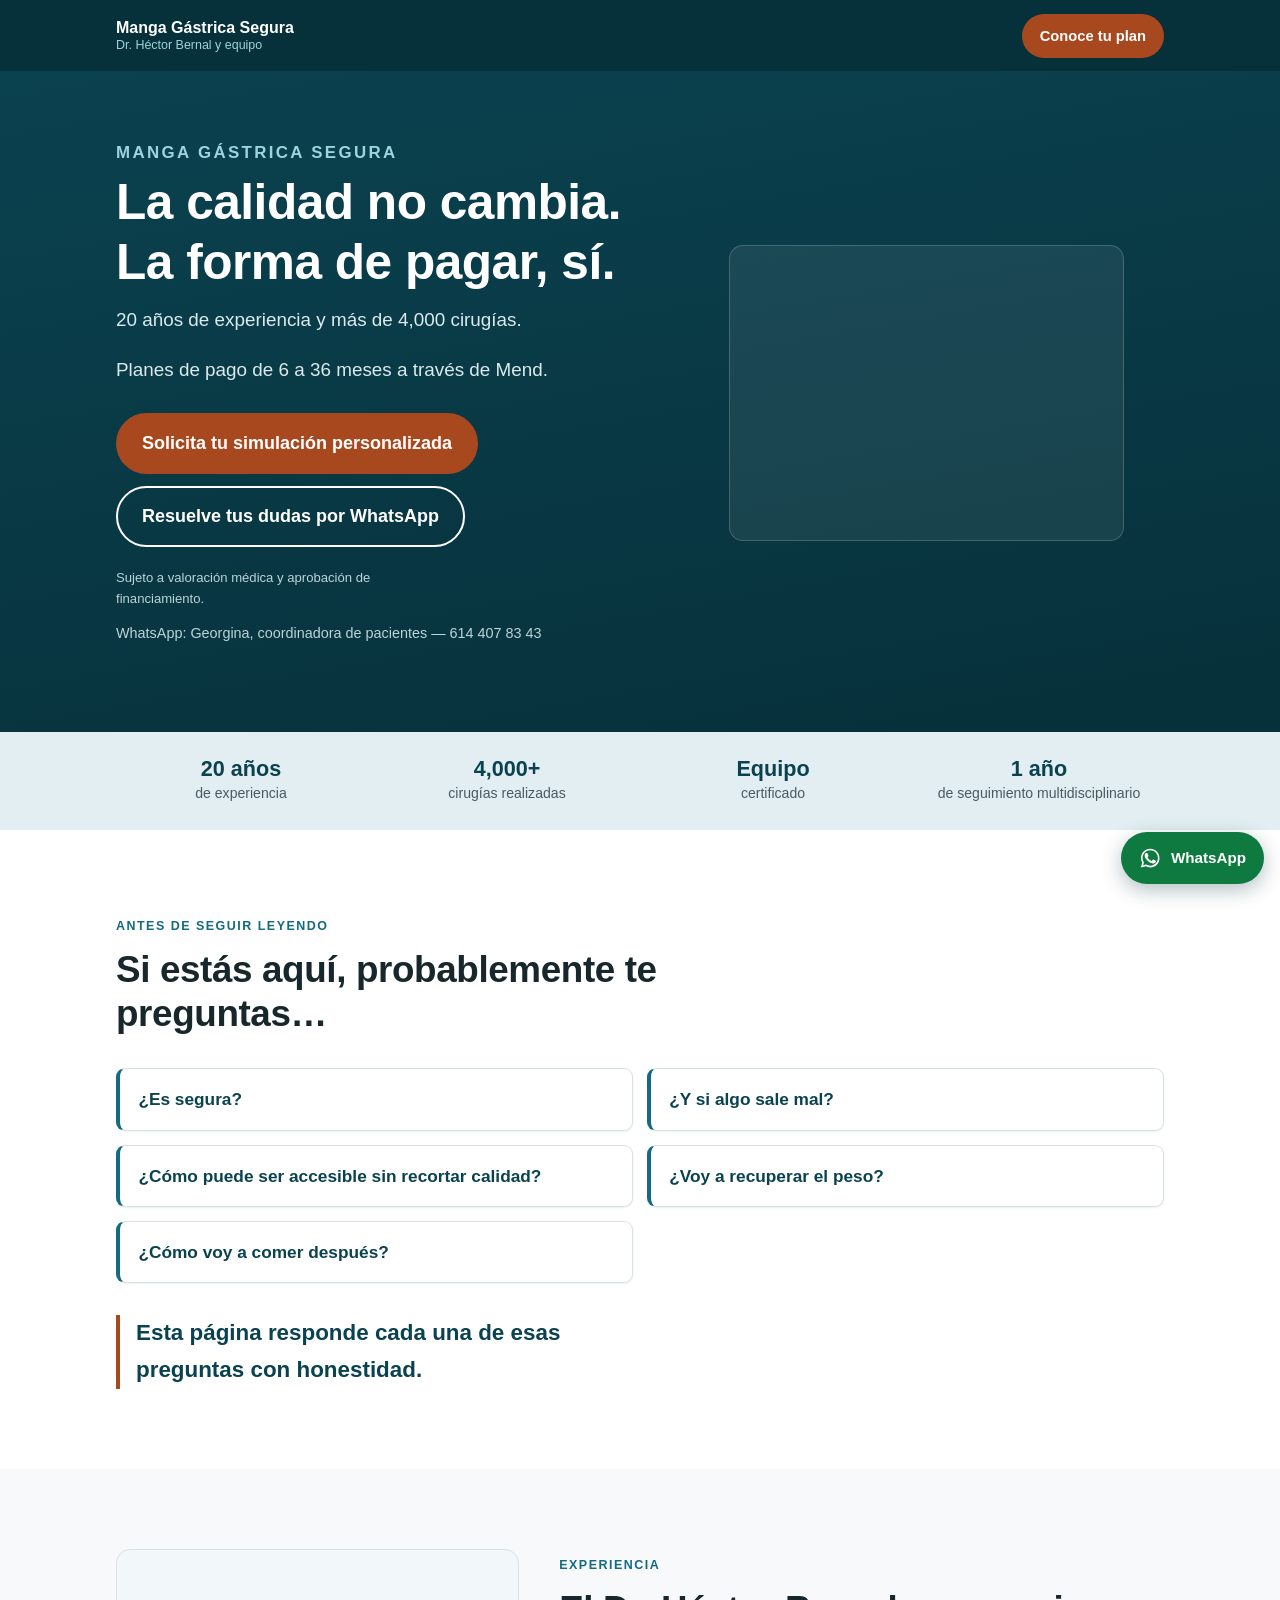
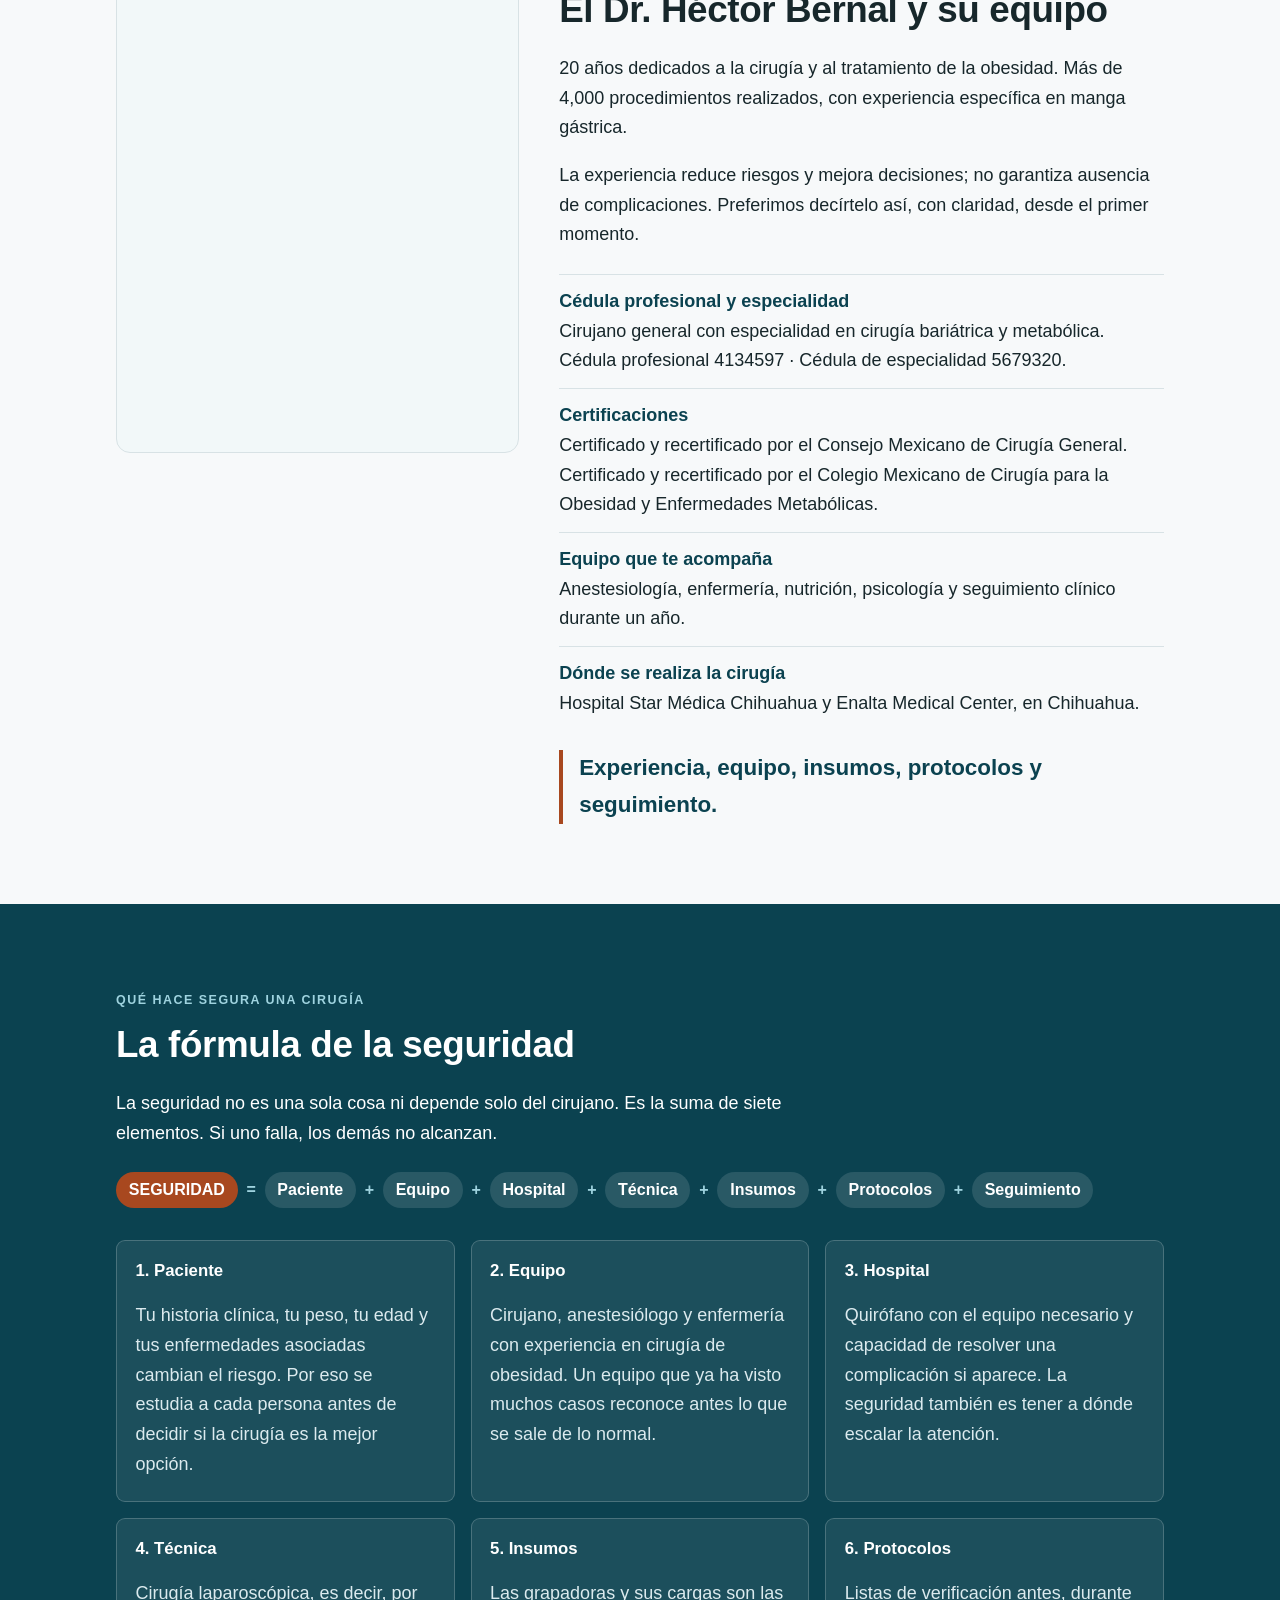
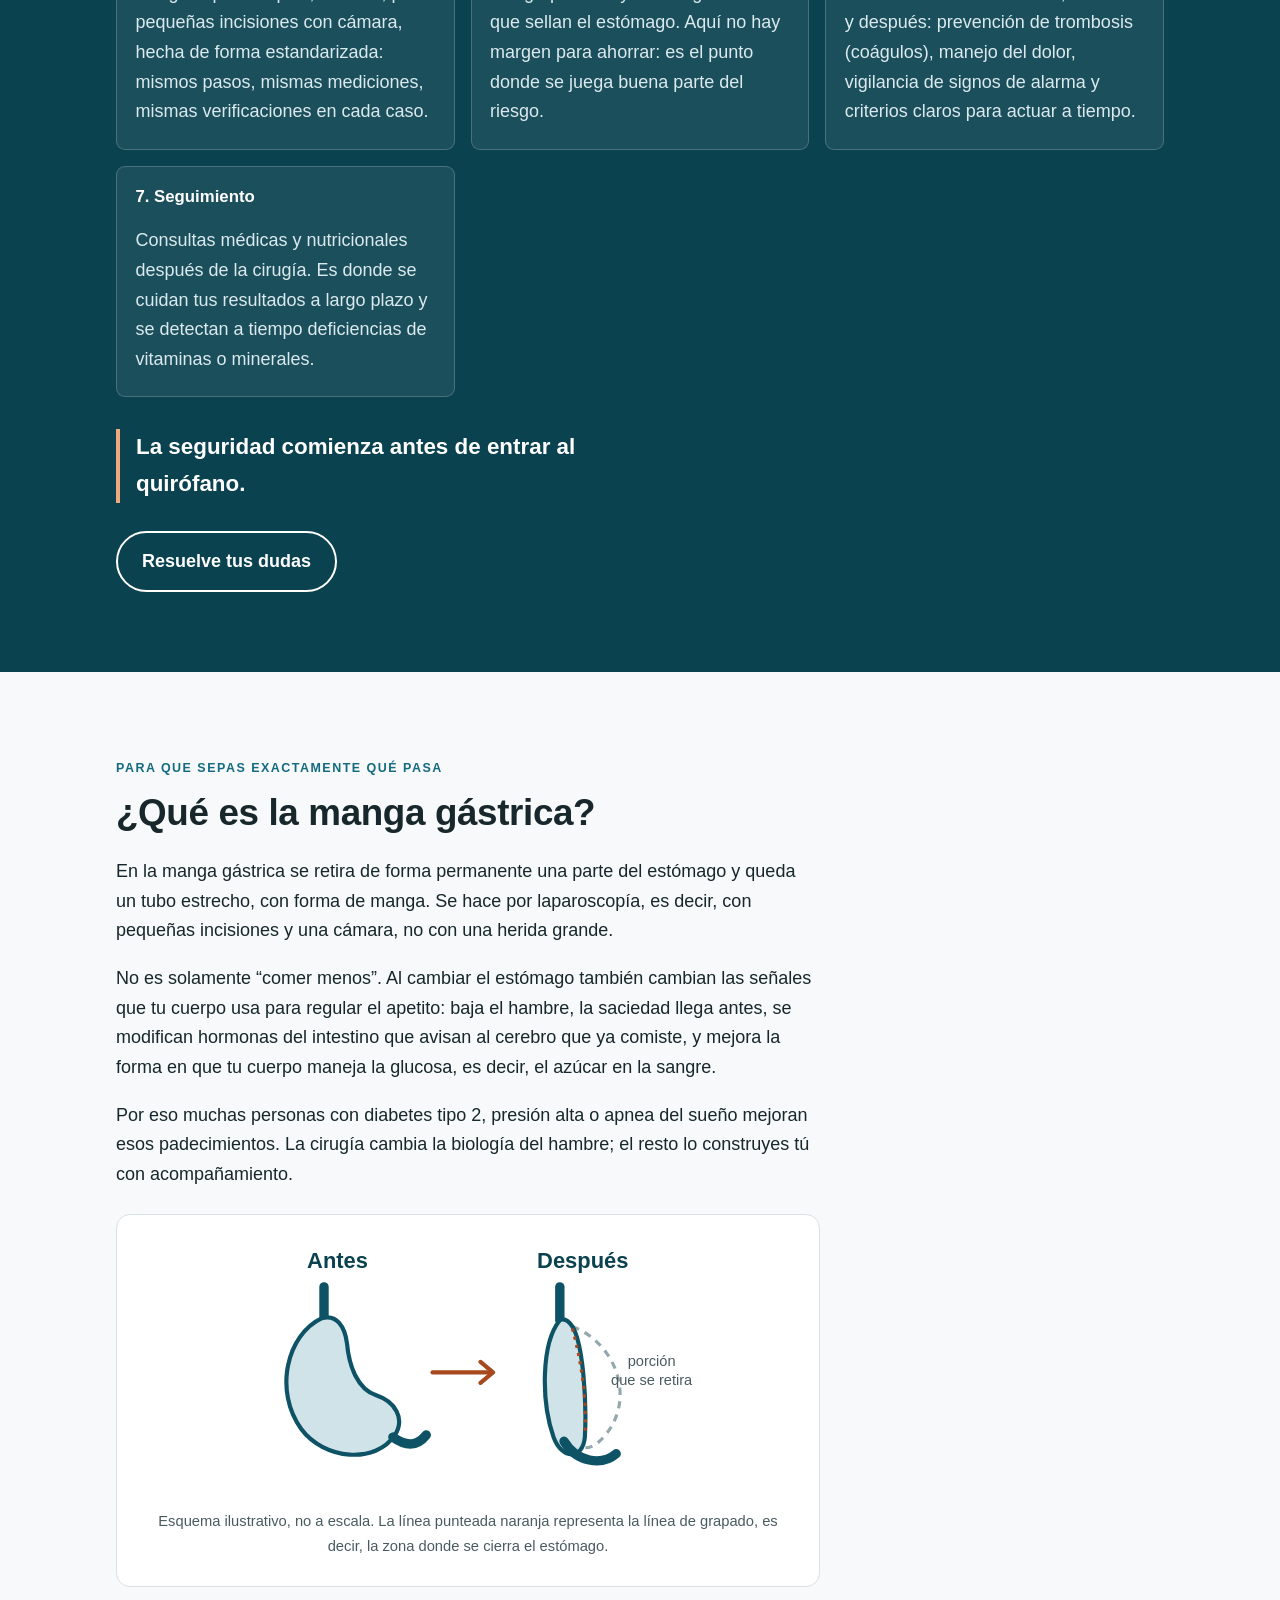
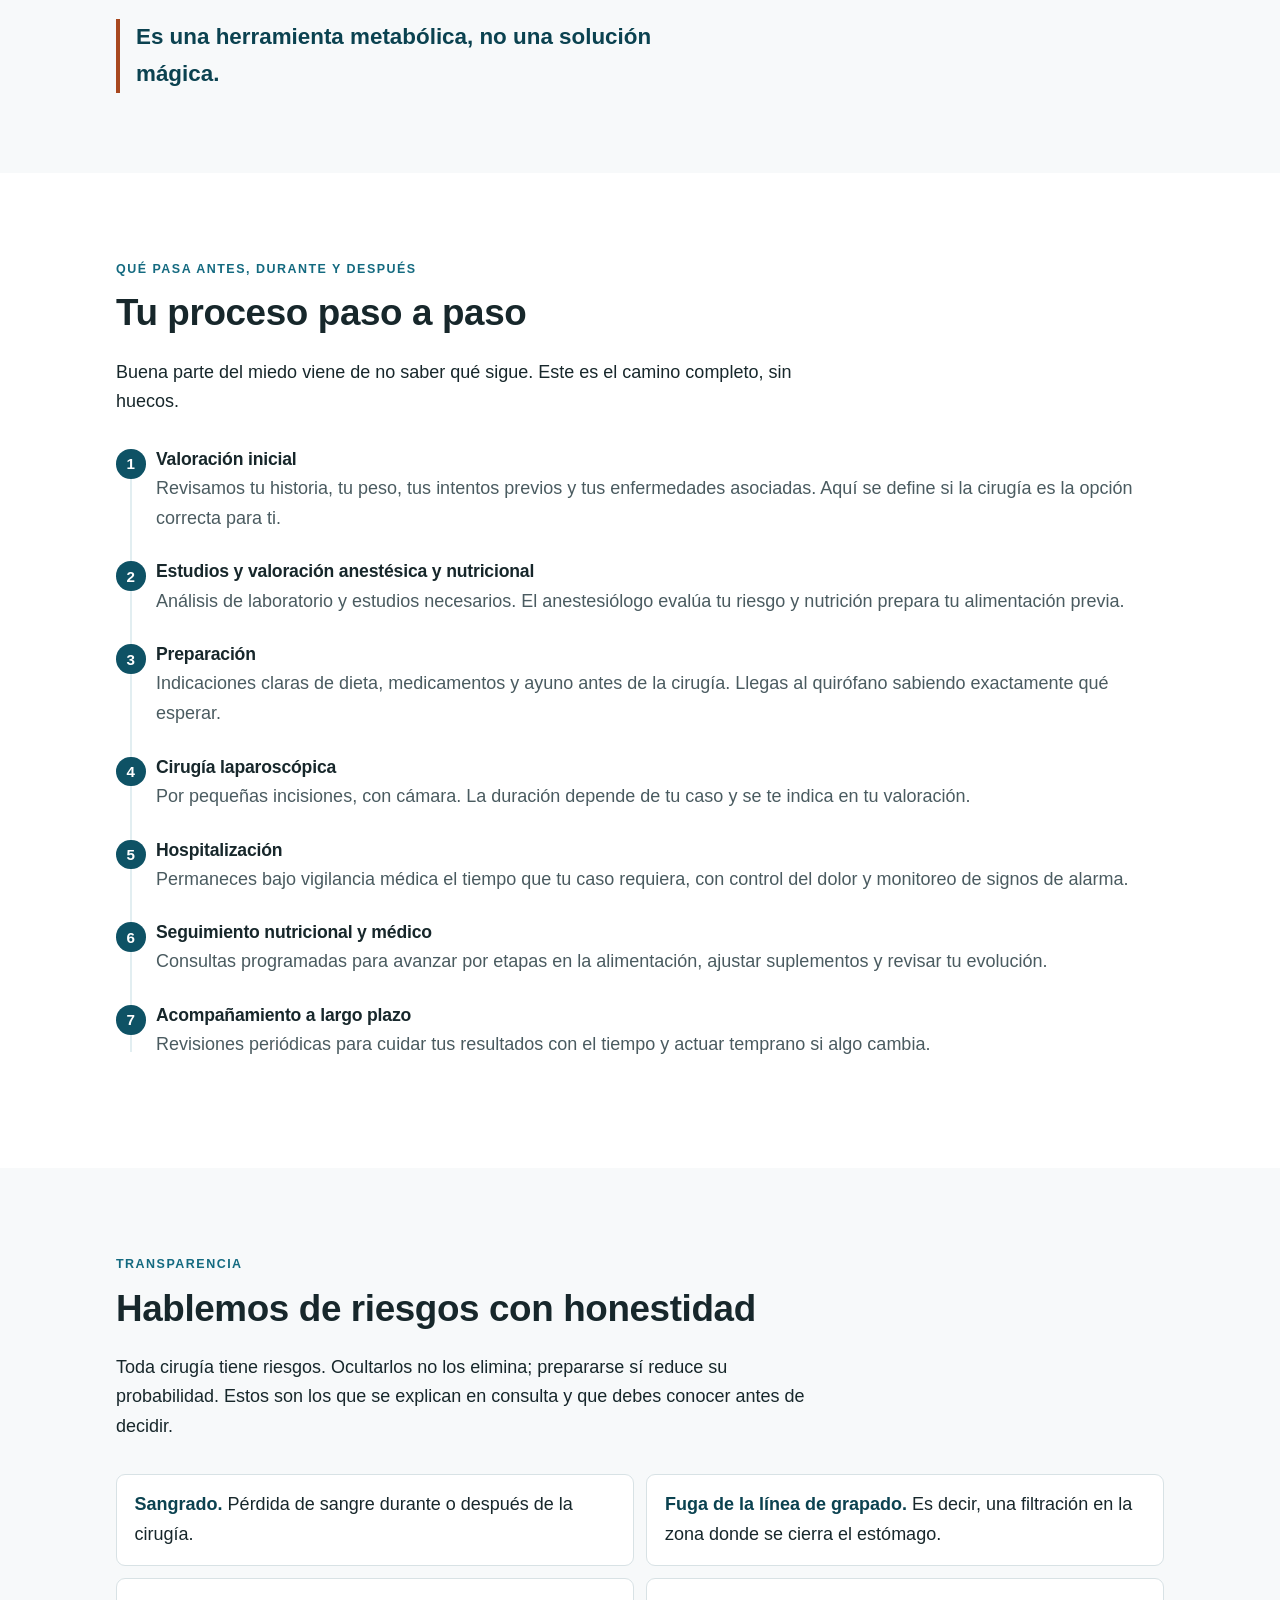
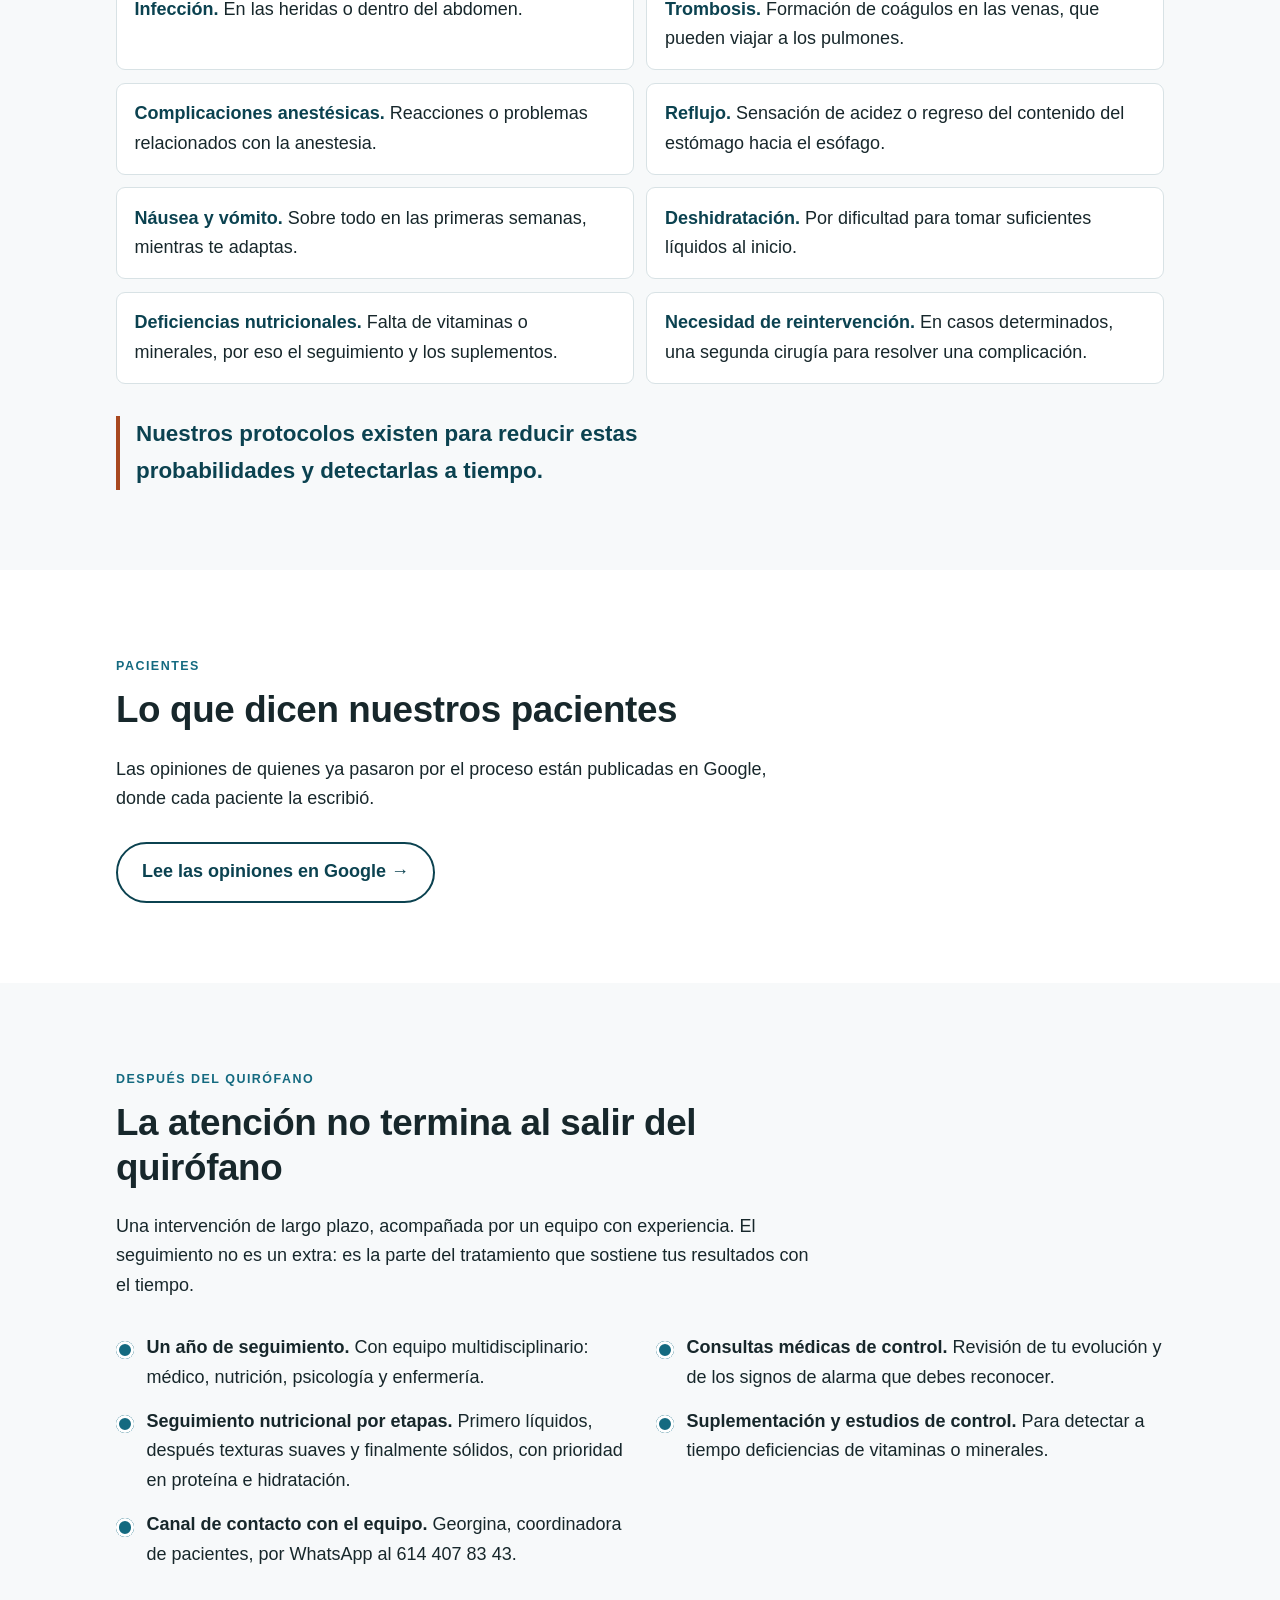
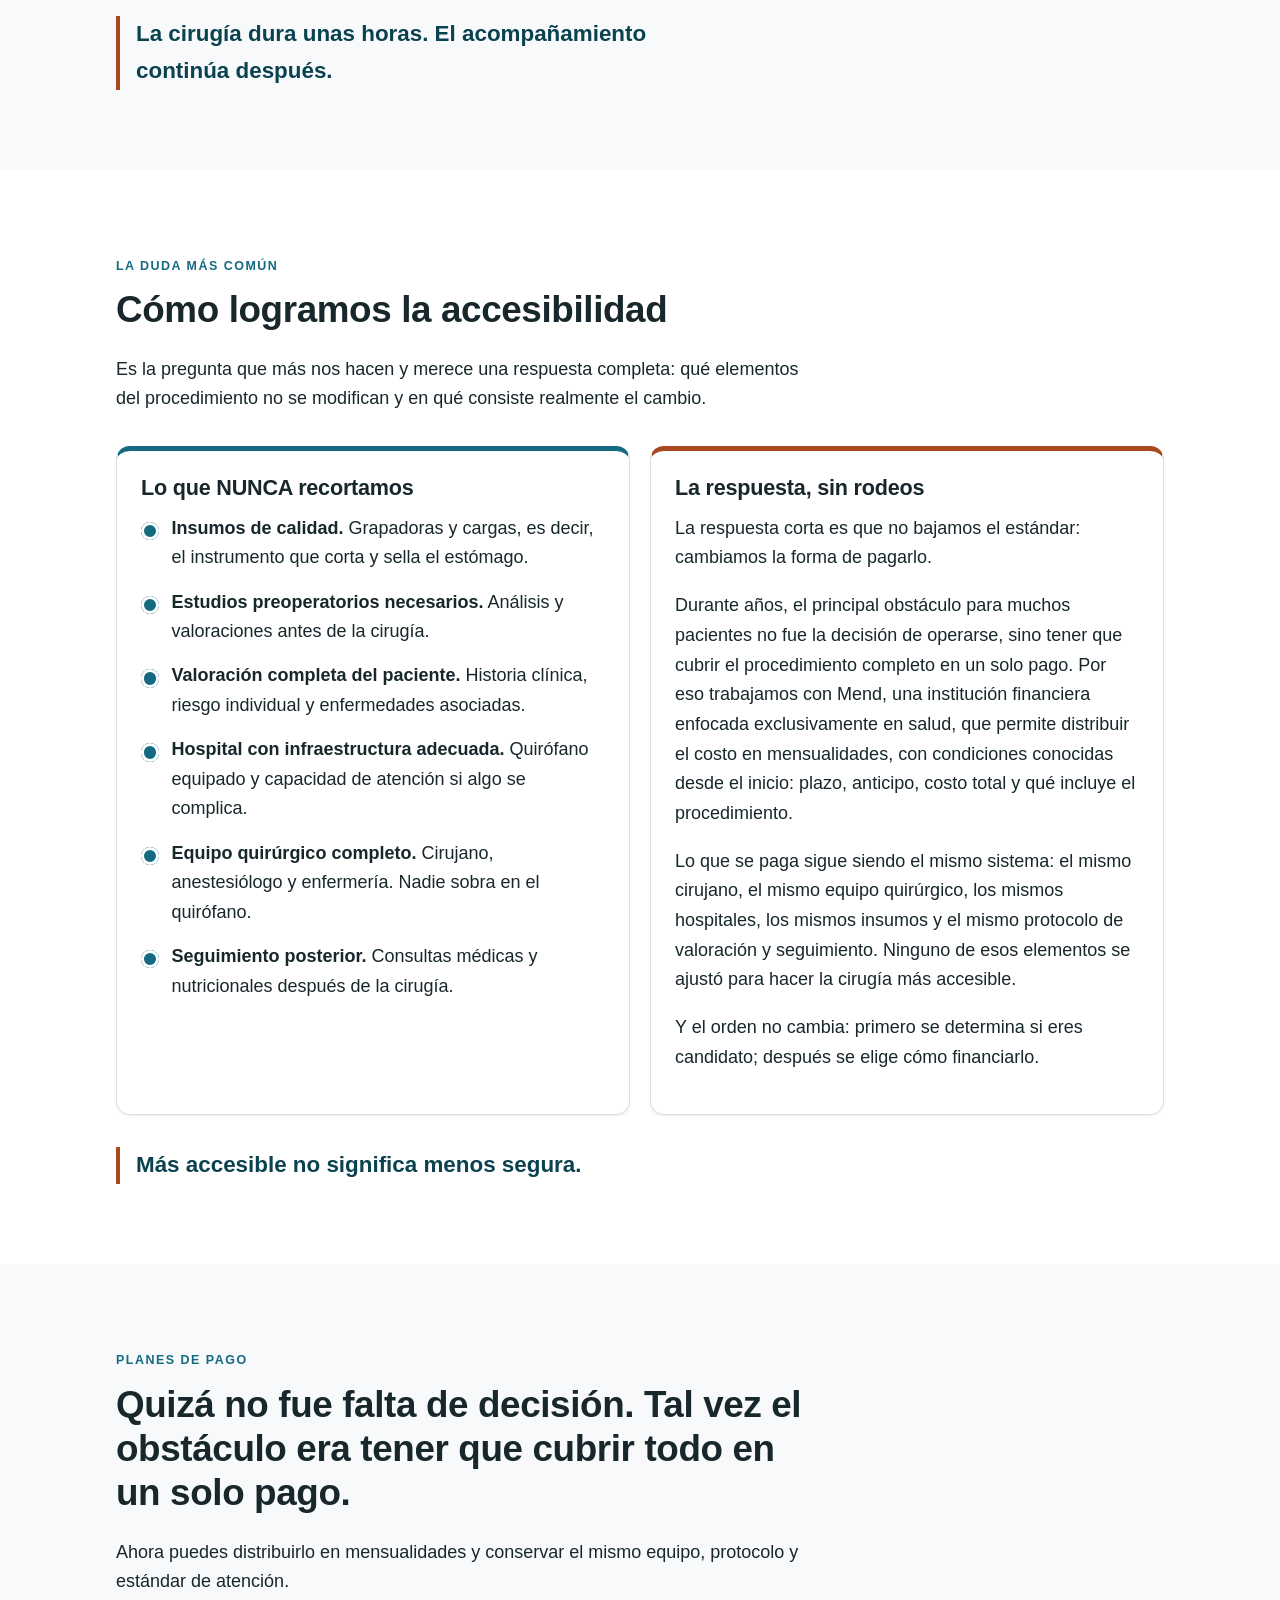
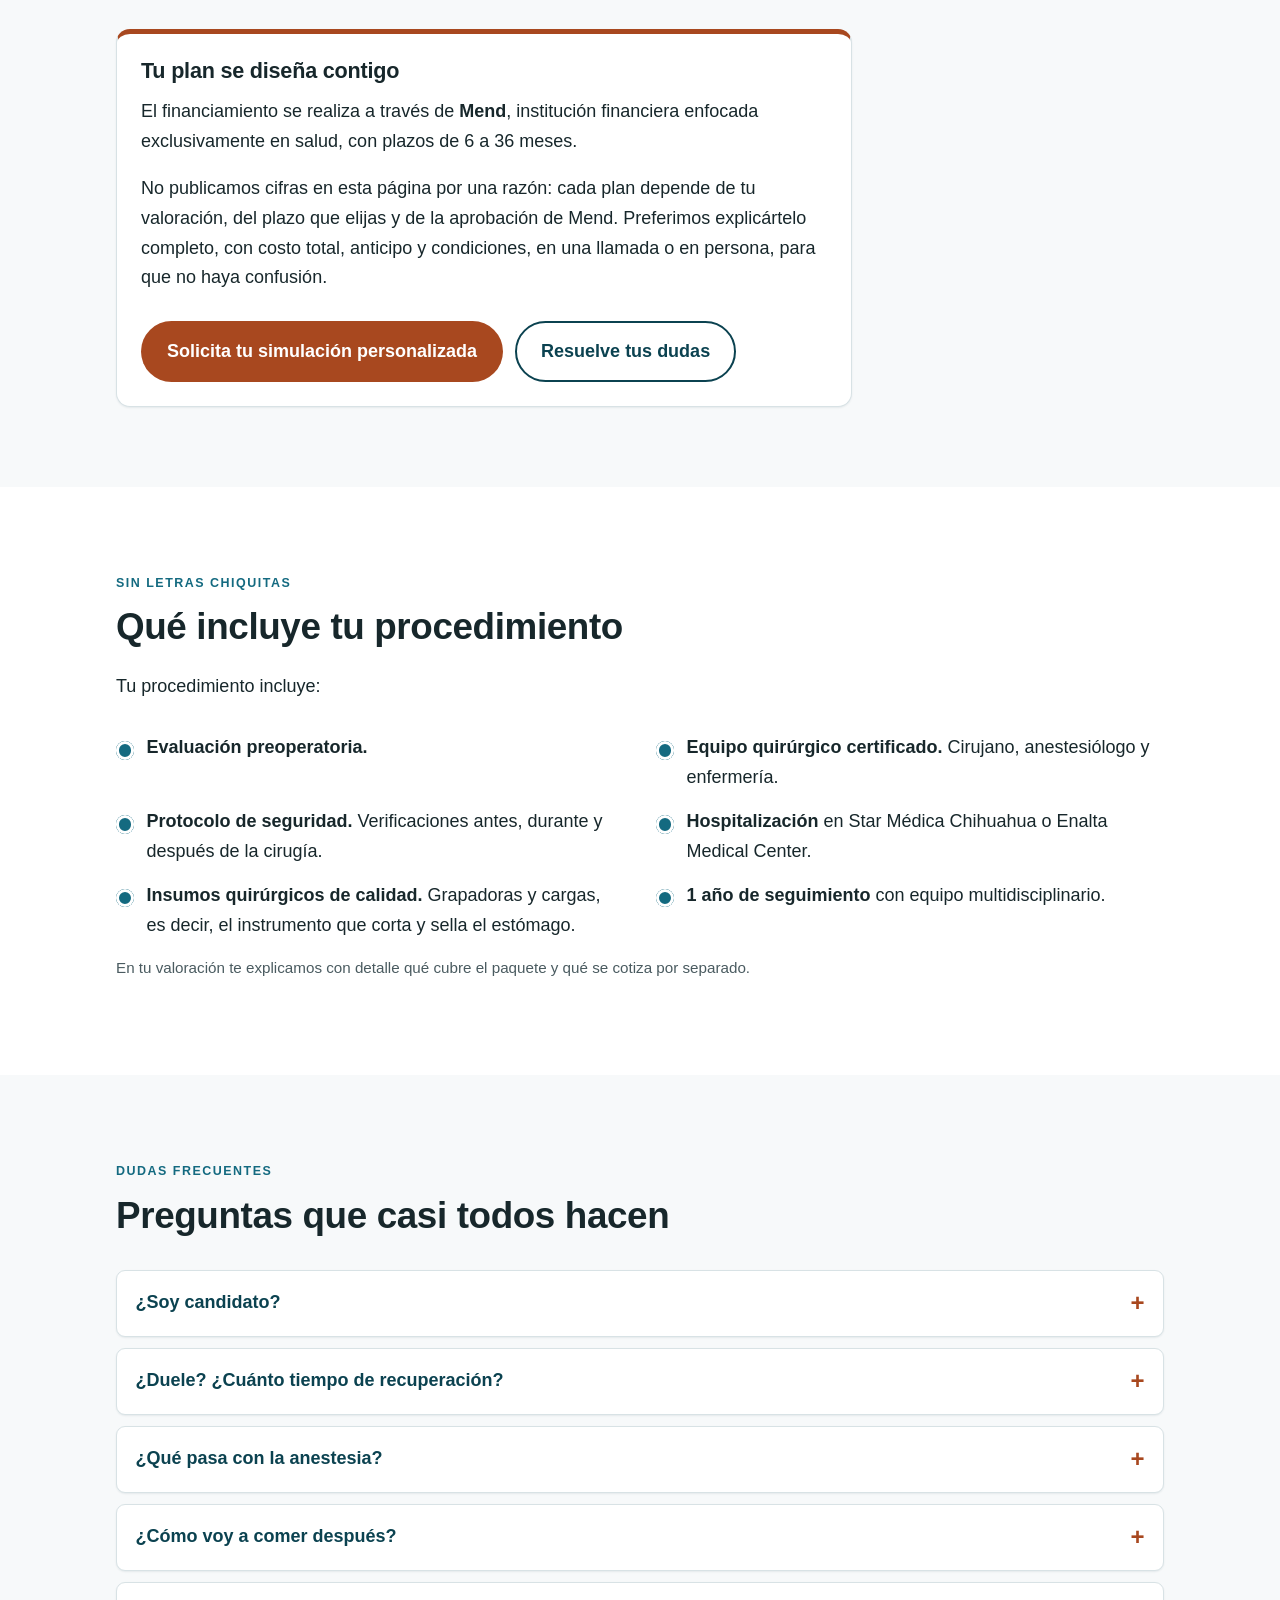
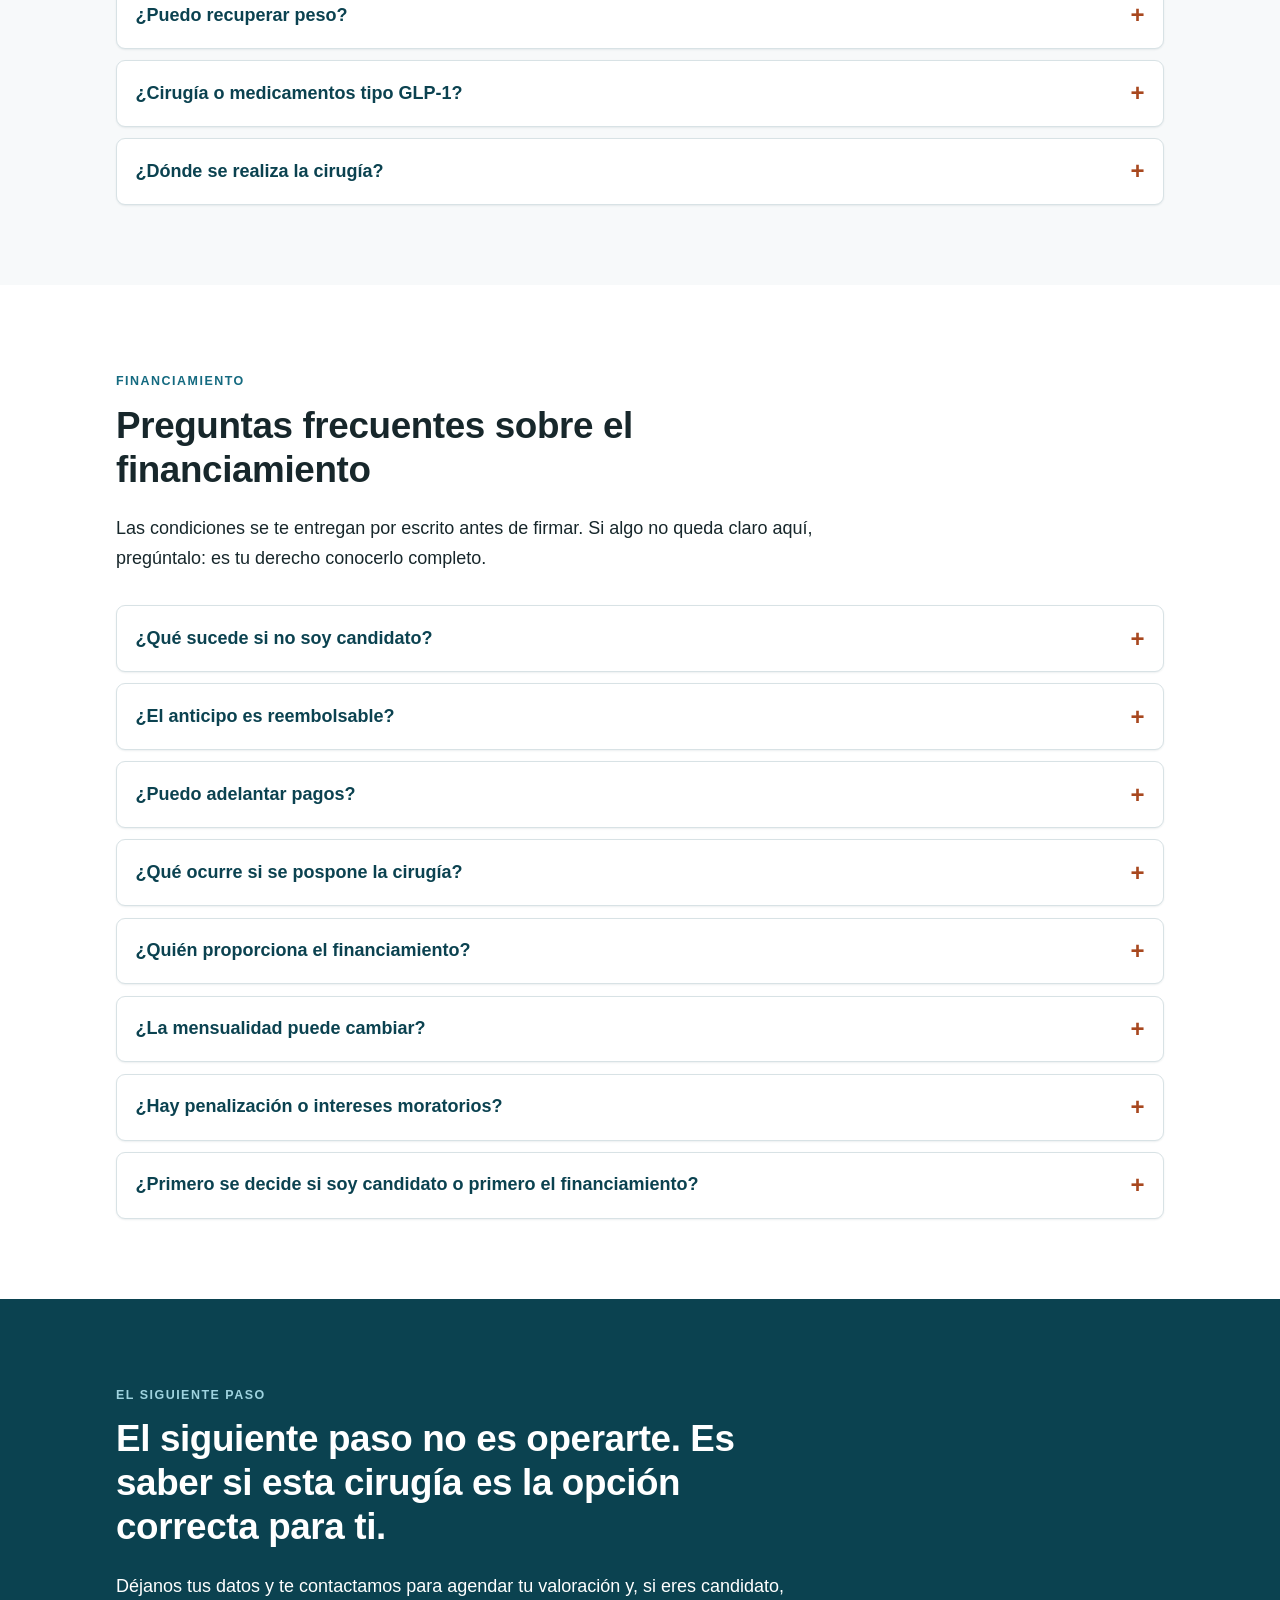
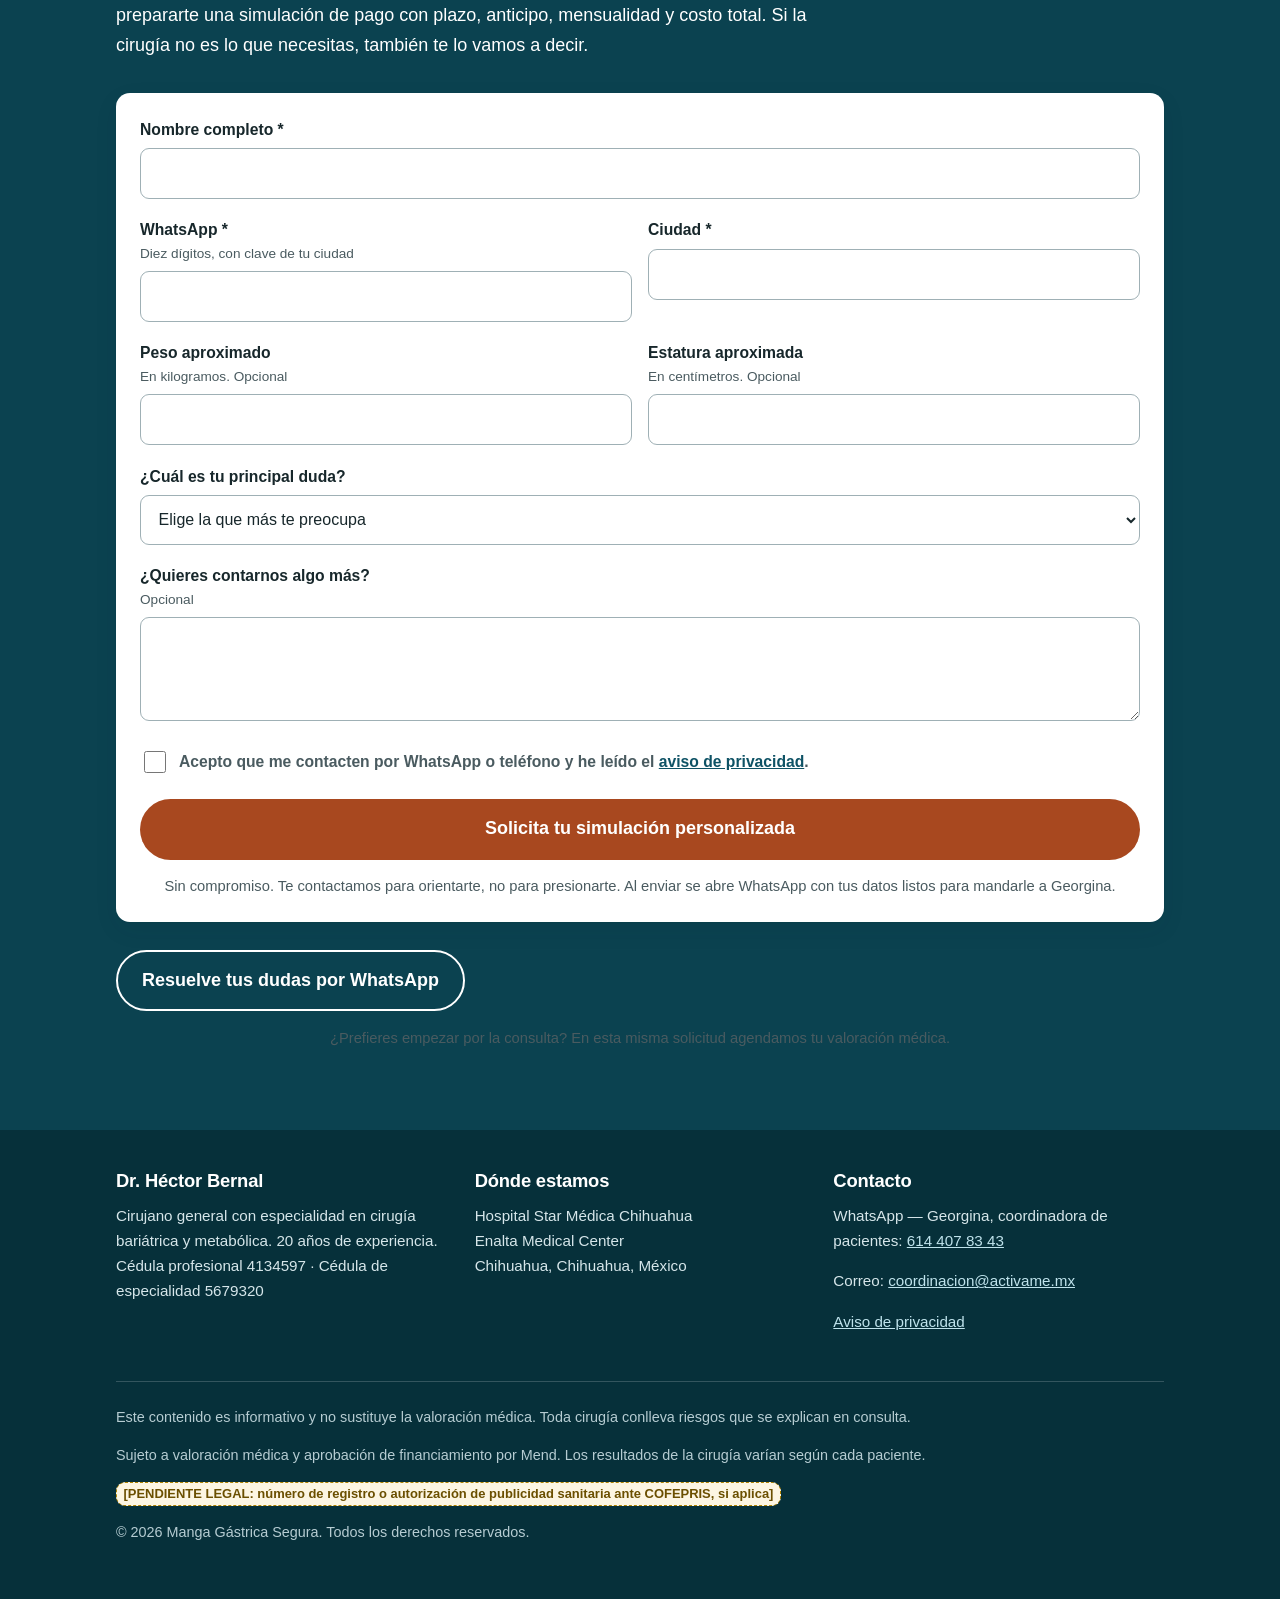
==== index.html @ 7bf5306a "Apunta canonical, og:url y schema a la URL provisional de Vercel scripts/cambiar-url.py actualizó lo" ====
<!doctype html>
<html lang="es-MX">
<head>
<meta charset="utf-8">
<meta name="viewport" content="width=device-width, initial-scale=1">

<!-- URL PROVISIONAL de Vercel. Al pasar al dominio definitivo, cámbiese con
     python3 scripts/cambiar-url.py https://EL-DOMINIO — actualiza los 8 lugares
     donde aparece — y quítese el X-Robots-Tag noindex de vercel.json.
     VERIFICAR antes: disponibilidad del dominio mangagastricasegura.com. -->
<title>Manga Gástrica Segura en Chihuahua | Dr. Héctor Bernal</title>
<meta name="description" content="La calidad no cambia. La forma de pagar, sí. Manga gástrica en Chihuahua con 20 años de experiencia y más de 4,000 cirugías. Planes de pago de 6 a 36 meses a través de Mend. Sujeto a valoración médica y aprobación.">
<meta name="robots" content="index, follow">
<link rel="canonical" href="https://manga-gastrica-segura.vercel.app/">

<!-- Open Graph -->
<meta property="og:type" content="website">
<meta property="og:locale" content="es_MX">
<meta property="og:site_name" content="Manga Gástrica Segura">
<meta property="og:title" content="Manga Gástrica Segura | La calidad no cambia. La forma de pagar, sí.">
<meta property="og:description" content="No bajamos el estándar: cambiamos la forma de pagarlo. Manga gástrica en Chihuahua con 20 años de experiencia y planes de pago de 6 a 36 meses a través de Mend.">
<meta property="og:url" content="https://manga-gastrica-segura.vercel.app/">
<!-- Cuando exista la foto real, añádase aquí og:image (1200×630 px) y cámbiese
     twitter:card a summary_large_image. -->
<meta name="twitter:card" content="summary">

<!-- ANALÍTICA — pega aquí el script de Google Analytics 4 y el de Meta Pixel
     cuando existan sus identificadores. El archivo assets/js/analitica.js ya envía
     estos eventos en cuanto se instalen: click_cta_plan, click_cta_simulacion,
     click_cta_dudas, click_whatsapp, form_submit y faq_open. -->

<link rel="stylesheet" href="assets/css/styles.css">
<link rel="icon" href="data:image/svg+xml,<svg xmlns='http://www.w3.org/2000/svg' viewBox='0 0 100 100'><rect width='100' height='100' rx='20' fill='%230b4250'/><text x='50' y='68' font-size='56' font-family='sans-serif' font-weight='700' fill='white' text-anchor='middle'>M</text></svg>">
</head>
<body>

<a class="salta-al-contenido" href="#contenido">Saltar al contenido</a>

<!-- ============ ENCABEZADO ============ -->
<header class="encabezado">
  <div class="envoltura encabezado__fila">
    <a class="marca" href="#inicio">
      Manga Gástrica Segura
      <span>Dr. Héctor Bernal y equipo</span>
    </a>
    <a class="boton boton--primario" href="#planes" data-evento="click_cta_plan" data-ubicacion="encabezado">Conoce tu plan</a>
  </div>
</header>

<main id="contenido">

  <!-- ============ 1. HERO ============ -->
  <section class="hero" id="inicio">
    <div class="envoltura hero__fila">
      <div>
        <h1>
          <span class="hero__marca">Manga Gástrica Segura</span>
          La calidad no cambia. La forma de pagar, sí.
        </h1>
        <p class="hero__sub">
          20 años de experiencia y más de 4,000 cirugías.
        </p>
        <p class="hero__sub">
          Planes de pago de 6 a 36 meses a través de Mend.
        </p>
        <div class="grupo-botones">
          <a class="boton boton--primario" href="#valoracion" data-evento="click_cta_simulacion" data-ubicacion="hero">Solicita tu simulación personalizada</a>
          <a class="boton boton--secundario"
             href="https://wa.me/526144078343?text=Hola%2C%20quiero%20informaci%C3%B3n%20sobre%20una%20valoraci%C3%B3n%20para%20manga%20g%C3%A1strica."
             data-evento="click_whatsapp" data-ubicacion="hero" rel="noopener">Resuelve tus dudas por WhatsApp</a>
        </div>
        <p class="hero__legal">
          Sujeto a valoración médica y aprobación de financiamiento.
        </p>
        <p class="hero__pie">
          WhatsApp: Georgina, coordinadora de pacientes — 614 407 83 43
        </p>
      </div>

      <figure class="hero__media">
        <img src="[RUTA PENDIENTE: foto-equipo.jpg]"
             alt="Dr. Héctor Bernal con su equipo quirúrgico"
             width="1200" height="900">
      </figure>
    </div>
  </section>

  <!-- Barra de confianza -->
  <section class="confianza" aria-label="Datos de respaldo del programa">
    <div class="envoltura">
      <ul class="confianza__lista">
        <li>
          <span class="confianza__dato">20 años</span>
          <span class="confianza__texto">de experiencia</span>
        </li>
        <li>
          <span class="confianza__dato">4,000+</span>
          <span class="confianza__texto">cirugías realizadas</span>
        </li>
        <li>
          <span class="confianza__dato">Equipo</span>
          <span class="confianza__texto">certificado</span>
        </li>
        <li>
          <span class="confianza__dato">1 año</span>
          <span class="confianza__texto">de seguimiento multidisciplinario</span>
        </li>
      </ul>
    </div>
  </section>

  <!-- ============ EMPATÍA ============ -->
  <section class="seccion" aria-labelledby="t-empatia">
    <div class="envoltura">
      <div class="seccion__intro">
        <span class="etiqueta-seccion">Antes de seguir leyendo</span>
        <h2 id="t-empatia">Si estás aquí, probablemente te preguntas…</h2>
      </div>
      <ul class="empatia__lista">
        <li>¿Es segura?</li>
        <li>¿Y si algo sale mal?</li>
        <li>¿Cómo puede ser accesible sin recortar calidad?</li>
        <li>¿Voy a recuperar el peso?</li>
        <li>¿Cómo voy a comer después?</li>
      </ul>
      <p class="destacado">Esta página responde cada una de esas preguntas con honestidad.</p>
    </div>
  </section>

  <!-- ============ 2. EXPERIENCIA ============ -->
  <section class="seccion seccion--hueso" aria-labelledby="t-doctor">
    <div class="envoltura perfil">
      <figure>
        <img src="[RUTA PENDIENTE: foto-dr-bernal.jpg]"
             alt="Dr. Héctor Bernal, cirujano bariátrico"
             loading="lazy">
      </figure>

      <div>
        <span class="etiqueta-seccion">Experiencia</span>
        <h2 id="t-doctor">El Dr. Héctor Bernal y su equipo</h2>
        <p>
          20 años dedicados a la cirugía y al tratamiento de la obesidad. Más de 4,000
          procedimientos realizados, con experiencia específica en manga gástrica.
        </p>
        <p>
          La experiencia reduce riesgos y mejora decisiones; no garantiza ausencia de complicaciones.
          Preferimos decírtelo así, con claridad, desde el primer momento.
        </p>

        <ul class="perfil__datos">
          <li>
            <strong>Cédula profesional y especialidad</strong>
            Cirujano general con especialidad en cirugía bariátrica y metabólica.
            Cédula profesional 4134597 · Cédula de especialidad 5679320.
          </li>
          <li>
            <strong>Certificaciones</strong>
            Certificado y recertificado por el Consejo Mexicano de Cirugía General.
            Certificado y recertificado por el Colegio Mexicano de Cirugía para la Obesidad
            y Enfermedades Metabólicas.
          </li>
          <li>
            <strong>Equipo que te acompaña</strong>
            Anestesiología, enfermería, nutrición, psicología y seguimiento clínico durante un año.
          </li>
          <li>
            <strong>Dónde se realiza la cirugía</strong>
            Hospital Star Médica Chihuahua y Enalta Medical Center, en Chihuahua.
          </li>
        </ul>

        <p class="destacado">Experiencia, equipo, insumos, protocolos y seguimiento.</p>
      </div>
    </div>
  </section>

  <!-- ============ 3. SEGURIDAD ============ -->
  <section class="seccion seccion--azul" aria-labelledby="t-formula">
    <div class="envoltura">
      <div class="seccion__intro">
        <span class="etiqueta-seccion">Qué hace segura una cirugía</span>
        <h2 id="t-formula">La fórmula de la seguridad</h2>
        <p>
          La seguridad no es una sola cosa ni depende solo del cirujano. Es la suma de siete
          elementos. Si uno falla, los demás no alcanzan.
        </p>
      </div>

      <p class="formula" aria-hidden="true">
        <span class="formula__titulo">SEGURIDAD</span>
        <span class="formula__igual">=</span>
        <span class="formula__pieza">Paciente</span><span class="formula__mas">+</span>
        <span class="formula__pieza">Equipo</span><span class="formula__mas">+</span>
        <span class="formula__pieza">Hospital</span><span class="formula__mas">+</span>
        <span class="formula__pieza">Técnica</span><span class="formula__mas">+</span>
        <span class="formula__pieza">Insumos</span><span class="formula__mas">+</span>
        <span class="formula__pieza">Protocolos</span><span class="formula__mas">+</span>
        <span class="formula__pieza">Seguimiento</span>
      </p>
      <p class="solo-lectores">
        Seguridad es igual a paciente, más equipo, más hospital, más técnica, más insumos,
        más protocolos, más seguimiento.
      </p>

      <div class="acordeon">
        <details class="pieza" open>
          <summary>1. Paciente</summary>
          <p class="pieza__cuerpo">
            Tu historia clínica, tu peso, tu edad y tus enfermedades asociadas cambian el riesgo.
            Por eso se estudia a cada persona antes de decidir si la cirugía es la mejor opción.
          </p>
        </details>
        <details class="pieza">
          <summary>2. Equipo</summary>
          <p class="pieza__cuerpo">
            Cirujano, anestesiólogo y enfermería con experiencia en cirugía de obesidad.
            Un equipo que ya ha visto muchos casos reconoce antes lo que se sale de lo normal.
          </p>
        </details>
        <details class="pieza">
          <summary>3. Hospital</summary>
          <p class="pieza__cuerpo">
            Quirófano con el equipo necesario y capacidad de resolver una complicación si aparece.
            La seguridad también es tener a dónde escalar la atención.
          </p>
        </details>
        <details class="pieza">
          <summary>4. Técnica</summary>
          <p class="pieza__cuerpo">
            Cirugía laparoscópica, es decir, por pequeñas incisiones con cámara, hecha de forma
            estandarizada: mismos pasos, mismas mediciones, mismas verificaciones en cada caso.
          </p>
        </details>
        <details class="pieza">
          <summary>5. Insumos</summary>
          <p class="pieza__cuerpo">
            Las grapadoras y sus cargas son las que sellan el estómago. Aquí no hay margen para
            ahorrar: es el punto donde se juega buena parte del riesgo.
          </p>
        </details>
        <details class="pieza">
          <summary>6. Protocolos</summary>
          <p class="pieza__cuerpo">
            Listas de verificación antes, durante y después: prevención de trombosis (coágulos),
            manejo del dolor, vigilancia de signos de alarma y criterios claros para actuar a tiempo.
          </p>
        </details>
        <details class="pieza">
          <summary>7. Seguimiento</summary>
          <p class="pieza__cuerpo">
            Consultas médicas y nutricionales después de la cirugía. Es donde se cuidan tus
            resultados a largo plazo y se detectan a tiempo deficiencias de vitaminas o minerales.
          </p>
        </details>
      </div>

      <p class="destacado">La seguridad comienza antes de entrar al quirófano.</p>

      <div class="grupo-botones">
        <a class="boton boton--secundario" href="#faq" data-evento="click_cta_dudas" data-ubicacion="seguridad">Resuelve tus dudas</a>
      </div>
    </div>
  </section>

  <!-- ============ ¿QUÉ ES LA MANGA GÁSTRICA? ============ -->
  <section class="seccion seccion--hueso" aria-labelledby="t-que-es">
    <div class="envoltura">
      <div class="seccion__intro">
        <span class="etiqueta-seccion">Para que sepas exactamente qué pasa</span>
        <h2 id="t-que-es">¿Qué es la manga gástrica?</h2>
        <p>
          En la manga gástrica se retira de forma permanente una parte del estómago y queda un
          tubo estrecho, con forma de manga. Se hace por laparoscopía, es decir, con pequeñas
          incisiones y una cámara, no con una herida grande.
        </p>
        <p>
          No es solamente “comer menos”. Al cambiar el estómago también cambian las señales que
          tu cuerpo usa para regular el apetito: baja el hambre, la saciedad llega antes, se
          modifican hormonas del intestino que avisan al cerebro que ya comiste, y mejora la
          forma en que tu cuerpo maneja la glucosa, es decir, el azúcar en la sangre.
        </p>
        <p>
          Por eso muchas personas con diabetes tipo 2, presión alta o apnea del sueño mejoran esos
          padecimientos. La cirugía cambia la biología del hambre; el resto lo construyes tú con
          acompañamiento.
        </p>

        <figure class="esquema">
          <svg viewBox="0 0 460 240" role="img" aria-labelledby="titulo-esquema desc-esquema">
            <title id="titulo-esquema">Esquema comparativo del estómago antes y después de la manga gástrica</title>
            <desc id="desc-esquema">
              A la izquierda, un estómago completo con forma de bolsa amplia. A la derecha, el mismo
              estómago convertido en un tubo estrecho y vertical; la parte punteada representa la
              porción que se retira.
            </desc>

            <!-- ANTES -->
            <g>
              <text x="105" y="24" text-anchor="middle" font-family="sans-serif" font-size="21" font-weight="700" fill="#0b4250">Antes</text>
              <!-- esófago -->
              <path d="M92 42 L92 74" stroke="#0e5265" stroke-width="9" stroke-linecap="round" fill="none"/>
              <!-- cuerpo del estómago -->
              <path d="M90 72 C 56 88, 44 142, 70 178 C 92 208, 142 212, 160 184 C 170 168, 160 152, 142 146 C 124 140, 116 118, 114 96 C 112 80, 104 68, 90 72 Z"
                    fill="#cfe3e8" stroke="#0e5265" stroke-width="4" stroke-linejoin="round"/>
              <!-- salida (duodeno) -->
              <path d="M158 186 C 172 196, 182 194, 190 184" stroke="#0e5265" stroke-width="9" stroke-linecap="round" fill="none"/>
            </g>

            <!-- flecha -->
            <g>
              <path d="M196 124 L252 124" stroke="#a8481f" stroke-width="4" stroke-linecap="round"/>
              <path d="M242 114 L254 124 L242 134" fill="none" stroke="#a8481f" stroke-width="4" stroke-linecap="round" stroke-linejoin="round"/>
            </g>

            <!-- DESPUÉS -->
            <g>
              <text x="340" y="24" text-anchor="middle" font-family="sans-serif" font-size="21" font-weight="700" fill="#0b4250">Después</text>
              <!-- esófago -->
              <path d="M318 42 L318 74" stroke="#0e5265" stroke-width="9" stroke-linecap="round" fill="none"/>
              <!-- porción retirada, punteada -->
              <path d="M330 80 C 372 96, 392 150, 360 186 C 344 204, 330 196, 330 180 Z"
                    fill="#ffffff" stroke="#93a7ac" stroke-width="3" stroke-dasharray="7 6" stroke-linejoin="round"/>
              <!-- manga -->
              <path d="M318 74 C 300 96, 300 152, 312 186 C 320 208, 340 208, 342 186 C 344 150, 340 96, 330 80 C 326 74, 322 72, 318 74 Z"
                    fill="#cfe3e8" stroke="#0e5265" stroke-width="4" stroke-linejoin="round"/>
              <!-- línea de grapado -->
              <path d="M330 82 C 340 118, 344 156, 342 184" stroke="#a8481f" stroke-width="3" stroke-dasharray="3 5" fill="none"/>
              <!-- salida -->
              <path d="M322 190 C 334 210, 358 214, 372 202" stroke="#0e5265" stroke-width="9" stroke-linecap="round" fill="none"/>
              <text x="406" y="118" text-anchor="middle" font-family="sans-serif" font-size="14" fill="#4a5b60">porción</text>
              <text x="406" y="136" text-anchor="middle" font-family="sans-serif" font-size="14" fill="#4a5b60">que se retira</text>
            </g>
          </svg>
          <figcaption>
            Esquema ilustrativo, no a escala. La línea punteada naranja representa la línea de
            grapado, es decir, la zona donde se cierra el estómago.
          </figcaption>
        </figure>

        <p class="destacado">Es una herramienta metabólica, no una solución mágica.</p>
      </div>
    </div>
  </section>

  <!-- ============ PROCESO ============ -->
  <section class="seccion" aria-labelledby="t-proceso">
    <div class="envoltura">
      <div class="seccion__intro">
        <span class="etiqueta-seccion">Qué pasa antes, durante y después</span>
        <h2 id="t-proceso">Tu proceso paso a paso</h2>
        <p>
          Buena parte del miedo viene de no saber qué sigue. Este es el camino completo, sin huecos.
        </p>
      </div>

      <ol class="proceso">
        <li>
          <h3>Valoración inicial</h3>
          <p>Revisamos tu historia, tu peso, tus intentos previos y tus enfermedades asociadas. Aquí se define si la cirugía es la opción correcta para ti.</p>
        </li>
        <li>
          <h3>Estudios y valoración anestésica y nutricional</h3>
          <p>Análisis de laboratorio y estudios necesarios. El anestesiólogo evalúa tu riesgo y nutrición prepara tu alimentación previa.</p>
        </li>
        <li>
          <h3>Preparación</h3>
          <p>Indicaciones claras de dieta, medicamentos y ayuno antes de la cirugía. Llegas al quirófano sabiendo exactamente qué esperar.</p>
        </li>
        <li>
          <h3>Cirugía laparoscópica</h3>
          <p>Por pequeñas incisiones, con cámara. La duración depende de tu caso y se te indica en tu valoración.</p>
        </li>
        <li>
          <h3>Hospitalización</h3>
          <p>Permaneces bajo vigilancia médica el tiempo que tu caso requiera, con control del dolor y monitoreo de signos de alarma.</p>
        </li>
        <li>
          <h3>Seguimiento nutricional y médico</h3>
          <p>Consultas programadas para avanzar por etapas en la alimentación, ajustar suplementos y revisar tu evolución.</p>
        </li>
        <li>
          <h3>Acompañamiento a largo plazo</h3>
          <p>Revisiones periódicas para cuidar tus resultados con el tiempo y actuar temprano si algo cambia.</p>
        </li>
      </ol>
    </div>
  </section>

  <!-- ============ RIESGOS ============ -->
  <section class="seccion seccion--hueso" aria-labelledby="t-riesgos">
    <div class="envoltura">
      <div class="seccion__intro">
        <span class="etiqueta-seccion">Transparencia</span>
        <h2 id="t-riesgos">Hablemos de riesgos con honestidad</h2>
        <p>
          Toda cirugía tiene riesgos. Ocultarlos no los elimina; prepararse sí reduce su probabilidad.
          Estos son los que se explican en consulta y que debes conocer antes de decidir.
        </p>
      </div>

      <ul class="riesgos__lista">
        <li><strong>Sangrado.</strong> Pérdida de sangre durante o después de la cirugía.</li>
        <li><strong>Fuga de la línea de grapado.</strong> Es decir, una filtración en la zona donde se cierra el estómago.</li>
        <li><strong>Infección.</strong> En las heridas o dentro del abdomen.</li>
        <li><strong>Trombosis.</strong> Formación de coágulos en las venas, que pueden viajar a los pulmones.</li>
        <li><strong>Complicaciones anestésicas.</strong> Reacciones o problemas relacionados con la anestesia.</li>
        <li><strong>Reflujo.</strong> Sensación de acidez o regreso del contenido del estómago hacia el esófago.</li>
        <li><strong>Náusea y vómito.</strong> Sobre todo en las primeras semanas, mientras te adaptas.</li>
        <li><strong>Deshidratación.</strong> Por dificultad para tomar suficientes líquidos al inicio.</li>
        <li><strong>Deficiencias nutricionales.</strong> Falta de vitaminas o minerales, por eso el seguimiento y los suplementos.</li>
        <li><strong>Necesidad de reintervención.</strong> En casos determinados, una segunda cirugía para resolver una complicación.</li>
      </ul>

      <p class="destacado">Nuestros protocolos existen para reducir estas probabilidades y detectarlas a tiempo.</p>
    </div>
  </section>

  <!-- ============ RESEÑAS ============
       No se copian textos de reseñas a la página ni se publican cifras de calificación o
       número de opiniones: cambian y quedarían desactualizadas. Se enlaza a Google. -->
  <section class="seccion" aria-labelledby="t-resenas">
    <div class="envoltura">
      <div class="seccion__intro">
        <span class="etiqueta-seccion">Pacientes</span>
        <h2 id="t-resenas">Lo que dicen nuestros pacientes</h2>
        <p>
          Las opiniones de quienes ya pasaron por el proceso están publicadas en Google,
          donde cada paciente la escribió.
        </p>
      </div>
      <div class="grupo-botones">
        <a class="boton boton--secundario"
           href="https://maps.app.goo.gl/6a7LyAsivaTiBoJq8"
           target="_blank" rel="noopener"
           data-evento="click_reviews_google" data-ubicacion="resenas">Lee las opiniones en Google →</a>
      </div>
    </div>
  </section>

  <!-- ============ 4. ACOMPAÑAMIENTO ============ -->
  <section class="seccion seccion--hueso" id="acompanamiento" aria-labelledby="t-acompanamiento">
    <div class="envoltura">
      <div class="seccion__intro">
        <span class="etiqueta-seccion">Después del quirófano</span>
        <h2 id="t-acompanamiento">La atención no termina al salir del quirófano</h2>
        <p>
          Una intervención de largo plazo, acompañada por un equipo con experiencia.
          El seguimiento no es un extra: es la parte del tratamiento que sostiene tus
          resultados con el tiempo.
        </p>
      </div>

      <ul class="lista-marcada lista-incluye">
        <li>
          <strong>Un año de seguimiento.</strong> Con equipo multidisciplinario: médico,
          nutrición, psicología y enfermería.
        </li>
        <li>
          <strong>Consultas médicas de control.</strong> Revisión de tu evolución y de los signos
          de alarma que debes reconocer.
        </li>
        <li>
          <strong>Seguimiento nutricional por etapas.</strong> Primero líquidos, después texturas
          suaves y finalmente sólidos, con prioridad en proteína e hidratación.
        </li>
        <li>
          <strong>Suplementación y estudios de control.</strong> Para detectar a tiempo deficiencias
          de vitaminas o minerales.
        </li>
        <li>
          <strong>Canal de contacto con el equipo.</strong> Georgina, coordinadora de pacientes,
          por WhatsApp al 614 407 83 43.
        </li>
      </ul>

      <p class="destacado">La cirugía dura unas horas. El acompañamiento continúa después.</p>
    </div>
  </section>

  <!-- ============ 5. CÓMO LOGRAMOS LA ACCESIBILIDAD ============ -->
  <section class="seccion" id="accesibilidad" aria-labelledby="t-accesible">
    <div class="envoltura">
      <div class="seccion__intro">
        <span class="etiqueta-seccion">La duda más común</span>
        <h2 id="t-accesible">Cómo logramos la accesibilidad</h2>
        <p>
          Es la pregunta que más nos hacen y merece una respuesta completa: qué elementos
          del procedimiento no se modifican y en qué consiste realmente el cambio.
        </p>
      </div>

      <div class="rejilla-2">
        <div class="tarjeta tarjeta--no-recortamos">
          <h3>Lo que NUNCA recortamos</h3>
          <ul class="lista-marcada">
            <li><strong>Insumos de calidad.</strong> Grapadoras y cargas, es decir, el instrumento que corta y sella el estómago.</li>
            <li><strong>Estudios preoperatorios necesarios.</strong> Análisis y valoraciones antes de la cirugía.</li>
            <li><strong>Valoración completa del paciente.</strong> Historia clínica, riesgo individual y enfermedades asociadas.</li>
            <li><strong>Hospital con infraestructura adecuada.</strong> Quirófano equipado y capacidad de atención si algo se complica.</li>
            <li><strong>Equipo quirúrgico completo.</strong> Cirujano, anestesiólogo y enfermería. Nadie sobra en el quirófano.</li>
            <li><strong>Seguimiento posterior.</strong> Consultas médicas y nutricionales después de la cirugía.</li>
          </ul>
        </div>

        <div class="tarjeta tarjeta--accesibilidad">
          <h3>La respuesta, sin rodeos</h3>
          <p>
            La respuesta corta es que no bajamos el estándar: cambiamos la forma de pagarlo.
          </p>
          <p>
            Durante años, el principal obstáculo para muchos pacientes no fue la decisión de
            operarse, sino tener que cubrir el procedimiento completo en un solo pago. Por eso
            trabajamos con Mend, una institución financiera enfocada exclusivamente en salud,
            que permite distribuir el costo en mensualidades, con condiciones conocidas desde el
            inicio: plazo, anticipo, costo total y qué incluye el procedimiento.
          </p>
          <p>
            Lo que se paga sigue siendo el mismo sistema: el mismo cirujano, el mismo equipo
            quirúrgico, los mismos hospitales, los mismos insumos y el mismo protocolo de
            valoración y seguimiento. Ninguno de esos elementos se ajustó para hacer la cirugía más accesible.
          </p>
          <p>
            Y el orden no cambia: primero se determina si eres candidato; después se elige cómo
            financiarlo.
          </p>
        </div>
      </div>

      <p class="destacado">Más accesible no significa menos segura.</p>
    </div>
  </section>

  <!-- ============ 6. PLANES DE PAGO ============ -->
  <section class="seccion seccion--hueso" id="planes" aria-labelledby="t-planes">
    <div class="envoltura">
      <div class="seccion__intro">
        <span class="etiqueta-seccion">Planes de pago</span>
        <h2 id="t-planes">Quizá no fue falta de decisión. Tal vez el obstáculo era tener que cubrir todo en un solo pago.</h2>
        <p>
          Ahora puedes distribuirlo en mensualidades y conservar el mismo equipo, protocolo y
          estándar de atención.
        </p>
      </div>

      <div class="tarjeta tarjeta--accesibilidad plan-unico">
        <h3>Tu plan se diseña contigo</h3>
        <p>
          El financiamiento se realiza a través de <strong>Mend</strong>, institución financiera
          enfocada exclusivamente en salud, con plazos de 6 a 36 meses.
        </p>
        <p>
          No publicamos cifras en esta página por una razón: cada plan depende de tu valoración,
          del plazo que elijas y de la aprobación de Mend. Preferimos explicártelo completo, con
          costo total, anticipo y condiciones, en una llamada o en persona, para que no haya
          confusión.
        </p>
        <div class="grupo-botones">
          <a class="boton boton--primario" href="#valoracion" data-evento="click_cta_simulacion" data-ubicacion="planes">Solicita tu simulación personalizada</a>
          <a class="boton boton--secundario" href="#faq-financiamiento" data-evento="click_cta_dudas" data-ubicacion="planes">Resuelve tus dudas</a>
        </div>
      </div>
    </div>
  </section>

  <!-- ============ 7. QUÉ INCLUYE TU PROCEDIMIENTO ============ -->
  <section class="seccion" id="incluye" aria-labelledby="t-incluye">
    <div class="envoltura">
      <div class="seccion__intro">
        <span class="etiqueta-seccion">Sin letras chiquitas</span>
        <h2 id="t-incluye">Qué incluye tu procedimiento</h2>
        <p>Tu procedimiento incluye:</p>
      </div>

      <ul class="lista-marcada lista-incluye">
        <li><strong>Evaluación preoperatoria.</strong></li>
        <li><strong>Equipo quirúrgico certificado.</strong> Cirujano, anestesiólogo y enfermería.</li>
        <li><strong>Protocolo de seguridad.</strong> Verificaciones antes, durante y después de la cirugía.</li>
        <li><strong>Hospitalización</strong> en Star Médica Chihuahua o Enalta Medical Center.</li>
        <li><strong>Insumos quirúrgicos de calidad.</strong> Grapadoras y cargas, es decir, el instrumento que corta y sella el estómago.</li>
        <li><strong>1 año de seguimiento</strong> con equipo multidisciplinario.</li>
      </ul>

      <p class="nota">
        En tu valoración te explicamos con detalle qué cubre el paquete y qué se cotiza por separado.
      </p>
    </div>
  </section>

  <!-- ============ FAQ GENERAL ============ -->
  <section class="seccion seccion--hueso" id="faq" aria-labelledby="t-faq">
    <div class="envoltura">
      <div class="seccion__intro">
        <span class="etiqueta-seccion">Dudas frecuentes</span>
        <h2 id="t-faq">Preguntas que casi todos hacen</h2>
      </div>

      <div class="faq">
        <details class="faq__item">
          <summary>¿Soy candidato?</summary>
          <div class="faq__respuesta">
            <p>Depende de una valoración individual. Se revisan tu índice de masa corporal (IMC),
            tus enfermedades asociadas como diabetes, presión alta o apnea del sueño, y tus intentos
            previos con dieta o medicamentos. No todas las personas son candidatas, y decírtelo
            también es parte del trabajo.</p>
          </div>
        </details>

        <details class="faq__item">
          <summary>¿Duele? ¿Cuánto tiempo de recuperación?</summary>
          <div class="faq__respuesta">
            <p>Hay molestia después de la cirugía, y se maneja con medicamentos desde el quirófano.
            Al ser laparoscópica, las incisiones son pequeñas y la recuperación suele ser más
            rápida que en una cirugía abierta.</p>
            <p>El tiempo de reincorporación a tus actividades depende de tu caso y del tipo de
            trabajo que realizas; se te indica en consulta.</p>
          </div>
        </details>

        <details class="faq__item">
          <summary>¿Qué pasa con la anestesia?</summary>
          <div class="faq__respuesta">
            <p>La cirugía se realiza con anestesia general y con un anestesiólogo presente durante
            todo el procedimiento, monitoreando tus signos vitales.</p>
            <p>Antes de la cirugía tienes una valoración anestésica: se revisa tu historia, tus
            estudios y tus riesgos particulares. Ese es el momento de preguntar todo lo que te
            preocupa sobre dormir y despertar.</p>
          </div>
        </details>

        <details class="faq__item">
          <summary>¿Cómo voy a comer después?</summary>
          <div class="faq__respuesta">
            <p>Se avanza por etapas: primero líquidos, después texturas suaves y finalmente
            alimentos sólidos, siempre con acompañamiento de nutrición.</p>
            <p>Las porciones son más pequeñas y la prioridad es la proteína y la hidratación.
            No es una dieta temporal: es una nueva forma de comer que se aprende con apoyo.</p>
          </div>
        </details>

        <details class="faq__item">
          <summary>¿Puedo recuperar peso?</summary>
          <div class="faq__respuesta">
            <p>Sí, puede ocurrir. El cuerpo tiene mecanismos que favorecen recuperar peso después
            de perderlo, y algunos hábitos pueden reforzarlos.</p>
            <p>No es falta de voluntad: es fisiología. Por eso el seguimiento médico y nutricional
            a largo plazo forma parte del tratamiento, no es un extra.</p>
          </div>
        </details>

        <details class="faq__item">
          <summary>¿Cirugía o medicamentos tipo GLP-1?</summary>
          <div class="faq__respuesta">
            <p>No son rivales. Los medicamentos tipo GLP-1, que imitan hormonas del intestino que
            regulan el apetito, y la cirugía actúan sobre mecanismos parecidos, con alcances
            distintos.</p>
            <p>Para algunas personas el medicamento es suficiente; para otras la cirugía es la
            herramienta adecuada; en ciertos casos se combinan. Eso se define en tu valoración,
            no en internet.</p>
          </div>
        </details>

        <details class="faq__item">
          <summary>¿Dónde se realiza la cirugía?</summary>
          <div class="faq__respuesta">
            <p>En el Hospital Star Médica Chihuahua y en Enalta Medical Center, ambos en la ciudad de Chihuahua. En tu valoración se define cuál corresponde a tu caso.</p>
          </div>
        </details>
      </div>
    </div>
  </section>

  <!-- ============ 8. PREGUNTAS FRECUENTES SOBRE EL FINANCIAMIENTO ============ -->
  <section class="seccion" id="faq-financiamiento" aria-labelledby="t-faq-fin">
    <div class="envoltura">
      <div class="seccion__intro">
        <span class="etiqueta-seccion">Financiamiento</span>
        <h2 id="t-faq-fin">Preguntas frecuentes sobre el financiamiento</h2>
        <p>
          Las condiciones se te entregan por escrito antes de firmar. Si algo no queda claro aquí,
          pregúntalo: es tu derecho conocerlo completo.
        </p>
      </div>

      <div class="faq">
        <details class="faq__item">
          <summary>¿Qué sucede si no soy candidato?</summary>
          <div class="faq__respuesta">
            <p>La valoración médica es el primer paso y se realiza antes de contratar cualquier plan. Si la manga gástrica no es la mejor opción para ti, te lo diremos y revisaremos juntos alternativas.</p>
          </div>
        </details>

        <details class="faq__item">
          <summary>¿El anticipo es reembolsable?</summary>
          <div class="faq__respuesta">
            <p>Las condiciones del anticipo se explican con detalle en tu simulación personalizada, antes de que firmes nada.</p>
          </div>
        </details>

        <details class="faq__item">
          <summary>¿Puedo adelantar pagos?</summary>
          <div class="faq__respuesta">
            <p>Sí, las condiciones para adelantar pagos las establece Mend y te las explicamos en tu simulación.</p>
          </div>
        </details>

        <details class="faq__item">
          <summary>¿Qué ocurre si se pospone la cirugía?</summary>
          <div class="faq__respuesta">
            <p>Se reprograma con el equipo. Las implicaciones sobre el plan de pago se revisan caso por caso con Mend.</p>
          </div>
        </details>

        <details class="faq__item">
          <summary>¿Quién proporciona el financiamiento?</summary>
          <div class="faq__respuesta">
            <p>Mend, una institución financiera mexicana enfocada exclusivamente en salud. La clínica no es la que cobra.</p>
          </div>
        </details>

        <details class="faq__item">
          <summary>¿La mensualidad puede cambiar?</summary>
          <div class="faq__respuesta">
            <p>El plan que apruebe Mend tiene mensualidad, plazo y costo total definidos desde el inicio. Todo se explica antes de firmar.</p>
          </div>
        </details>

        <details class="faq__item">
          <summary>¿Hay penalización o intereses moratorios?</summary>
          <div class="faq__respuesta">
            <p>Las condiciones de mora las establece Mend y se te informan por escrito antes de contratar.</p>
          </div>
        </details>

        <details class="faq__item">
          <summary>¿Primero se decide si soy candidato o primero el financiamiento?</summary>
          <div class="faq__respuesta">
            <p>Primero. La valoración médica determina si la manga gástrica es la mejor opción para ti. Solo después se elige cómo financiarla.</p>
          </div>
        </details>
      </div>

    </div>
  </section>

  <!-- ============ 9. CTA FINAL + FORMULARIO ============ -->
  <section class="seccion seccion--azul" id="valoracion" aria-labelledby="t-valoracion">
    <div class="envoltura">
      <div class="seccion__intro">
        <span class="etiqueta-seccion">El siguiente paso</span>
        <h2 id="t-valoracion">El siguiente paso no es operarte. Es saber si esta cirugía es la opción correcta para ti.</h2>
        <p>
          Déjanos tus datos y te contactamos para agendar tu valoración y, si eres candidato,
          prepararte una simulación de pago con plazo, anticipo, mensualidad y costo total.
          Si la cirugía no es lo que necesitas, también te lo vamos a decir.
        </p>
      </div>

      <!-- Al enviar, assets/js/analitica.js arma el mensaje con los datos del formulario y abre
           WhatsApp con Georgina. El action de abajo es la degradación sin JavaScript: abre la
           misma conversación, aunque sin los datos prellenados. Cuando exista un CRM o webhook,
           cámbiese por su endpoint y quítese el manejador del submit en el JS. -->
      <form class="formulario" action="https://wa.me/526144078343" method="get" data-evento-envio="form_submit" novalidate>
        <div class="campo">
          <label for="nombre">Nombre completo <span aria-hidden="true">*</span></label>
          <input type="text" id="nombre" name="nombre" autocomplete="name" required>
        </div>

        <div class="campos-fila">
          <div class="campo">
            <label for="whatsapp">WhatsApp <span aria-hidden="true">*</span>
              <span class="campo__ayuda">Diez dígitos, con clave de tu ciudad</span>
            </label>
            <input type="tel" id="whatsapp" name="whatsapp" inputmode="tel" autocomplete="tel" required>
          </div>
          <div class="campo">
            <label for="ciudad">Ciudad <span aria-hidden="true">*</span></label>
            <input type="text" id="ciudad" name="ciudad" autocomplete="address-level2" required>
          </div>
        </div>

        <div class="campos-fila">
          <div class="campo">
            <label for="peso">Peso aproximado
              <span class="campo__ayuda">En kilogramos. Opcional</span>
            </label>
            <input type="number" id="peso" name="peso_kg" min="30" max="400" step="1" inputmode="numeric">
          </div>
          <div class="campo">
            <label for="estatura">Estatura aproximada
              <span class="campo__ayuda">En centímetros. Opcional</span>
            </label>
            <input type="number" id="estatura" name="estatura_cm" min="100" max="230" step="1" inputmode="numeric">
          </div>
        </div>

        <div class="campo">
          <label for="duda">¿Cuál es tu principal duda?</label>
          <select id="duda" name="principal_duda">
            <option value="">Elige la que más te preocupa</option>
            <option value="complicaciones">Las posibles complicaciones</option>
            <option value="anestesia">La anestesia</option>
            <option value="dolor">El dolor</option>
            <option value="costo">El costo</option>
            <option value="financiamiento">El financiamiento y las mensualidades</option>
            <option value="recuperar_peso">Recuperar el peso después</option>
            <option value="alimentacion">Cómo voy a comer después</option>
            <option value="cicatrices">Las cicatrices</option>
            <option value="experiencias">Experiencias negativas de conocidos</option>
            <option value="candidato">Si soy candidato o no</option>
            <option value="otra">Otra</option>
          </select>
        </div>

        <div class="campo">
          <label for="mensaje">¿Quieres contarnos algo más? <span class="campo__ayuda">Opcional</span></label>
          <textarea id="mensaje" name="mensaje" rows="3"></textarea>
        </div>

        <div class="campo consentimiento">
          <input type="checkbox" id="privacidad" name="acepta_privacidad" required>
          <label for="privacidad">
            Acepto que me contacten por WhatsApp o teléfono y he leído el
            <a href="[PENDIENTE LEGAL: URL del aviso de privacidad]">aviso de privacidad</a>.
          </label>
        </div>

        <button type="submit" class="boton boton--primario">Solicita tu simulación personalizada</button>
        <p class="formulario__pie">
          Sin compromiso. Te contactamos para orientarte, no para presionarte.
          Al enviar se abre WhatsApp con tus datos listos para mandarle a Georgina.
        </p>
      </form>

      <div class="grupo-botones">
        <a class="boton boton--secundario"
           href="https://wa.me/526144078343?text=Hola%2C%20quiero%20informaci%C3%B3n%20sobre%20una%20valoraci%C3%B3n%20para%20manga%20g%C3%A1strica."
           data-evento="click_whatsapp" data-ubicacion="formulario" rel="noopener">Resuelve tus dudas por WhatsApp</a>
      </div>

      <p class="formulario__pie">
        ¿Prefieres empezar por la consulta? En esta misma solicitud agendamos tu valoración médica.
      </p>
    </div>
  </section>

</main>

<!-- ============ FOOTER ============ -->
<footer class="pie">
  <div class="envoltura">
    <div class="pie__rejilla">
      <div>
        <h2>Dr. Héctor Bernal</h2>
        <p>
          Cirujano general con especialidad en cirugía bariátrica y metabólica.
          20 años de experiencia.<br>
          Cédula profesional 4134597 · Cédula de especialidad 5679320
        </p>
      </div>
      <div>
        <h2>Dónde estamos</h2>
        <p>
          Hospital Star Médica Chihuahua<br>
          Enalta Medical Center<br>
          Chihuahua, Chihuahua, México
        </p>
      </div>
      <div>
        <h2>Contacto</h2>
        <p>
          WhatsApp — Georgina, coordinadora de pacientes:
          <a href="https://wa.me/526144078343?text=Hola%2C%20quiero%20informaci%C3%B3n%20sobre%20una%20valoraci%C3%B3n%20para%20manga%20g%C3%A1strica."
             data-evento="click_whatsapp" data-ubicacion="pie" rel="noopener">614 407 83 43</a>
        </p>
        <p>
          Correo: <a href="mailto:coordinacion@activame.mx">coordinacion@activame.mx</a>
        </p>
        <p><a href="[PENDIENTE LEGAL: URL del aviso de privacidad]">Aviso de privacidad</a></p>
      </div>
    </div>

    <div class="pie__legal">
      <p>
        Este contenido es informativo y no sustituye la valoración médica. Toda cirugía conlleva
        riesgos que se explican en consulta.
      </p>
      <p>
        Sujeto a valoración médica y aprobación de financiamiento por Mend. Los resultados de la
        cirugía varían según cada paciente.
      </p>
      <p>
        <span class="pendiente">[PENDIENTE LEGAL: número de registro o autorización de
        publicidad sanitaria ante COFEPRIS, si aplica]</span>
      </p>
      <p>&copy; <span id="anio">2026</span> Manga Gástrica Segura. Todos los derechos reservados.</p>
    </div>
  </div>
</footer>

<!-- WhatsApp flotante -->
<a class="wa-flotante"
   href="https://wa.me/526144078343?text=Hola%2C%20quiero%20informaci%C3%B3n%20sobre%20una%20valoraci%C3%B3n%20para%20manga%20g%C3%A1strica."
   data-evento="click_whatsapp" data-ubicacion="flotante" rel="noopener">
  <svg viewBox="0 0 24 24" aria-hidden="true" focusable="false">
    <path d="M17.47 14.38c-.3-.15-1.75-.86-2.02-.96-.27-.1-.47-.15-.67.15-.2.3-.77.96-.94 1.16-.17.2-.35.22-.64.08-.3-.15-1.25-.46-2.38-1.47-.88-.78-1.47-1.75-1.65-2.05-.17-.3-.02-.46.13-.6.14-.14.3-.35.45-.53.15-.18.2-.3.3-.5.1-.2.05-.38-.02-.53-.08-.15-.67-1.6-.92-2.2-.24-.58-.49-.5-.67-.51h-.57c-.2 0-.52.07-.8.37-.27.3-1.04 1.02-1.04 2.48s1.07 2.88 1.22 3.08c.15.2 2.1 3.2 5.08 4.49.71.3 1.26.49 1.7.63.71.22 1.36.19 1.87.12.57-.09 1.75-.72 2-1.41.25-.7.25-1.29.17-1.41-.07-.13-.27-.2-.57-.35z"/>
    <path d="M12.04 2C6.58 2 2.13 6.45 2.13 11.91c0 1.75.46 3.46 1.32 4.96L2 22l5.25-1.38a9.86 9.86 0 0 0 4.79 1.22h.01c5.46 0 9.91-4.45 9.91-9.91C21.96 6.45 17.5 2 12.04 2zm0 18.02h-.01a8.2 8.2 0 0 1-4.18-1.15l-.3-.18-3.11.82.83-3.04-.2-.31a8.17 8.17 0 0 1-1.25-4.35c0-4.54 3.69-8.23 8.23-8.23 2.2 0 4.26.86 5.82 2.41a8.18 8.18 0 0 1 2.41 5.82c0 4.54-3.7 8.21-8.24 8.21z"/>
  </svg>
  WhatsApp
</a>

<!-- Datos estructurados -->
<script type="application/ld+json">
{
  "@context": "https://schema.org",
  "@graph": [
    {
      "@type": "MedicalOrganization",
      "@id": "https://manga-gastrica-segura.vercel.app/#programa",
      "name": "Manga Gástrica Segura — Dr. Héctor Bernal",
      "description": "Programa de cirugía bariátrica enfocado en manga gástrica segura y accesible, en Chihuahua.",
      "url": "https://manga-gastrica-segura.vercel.app/",
      "telephone": "+52 614 407 83 43",
      "medicalSpecialty": "Bariatric",
      "areaServed": "Chihuahua, Chihuahua, México",
      "location": [
        {
          "@type": "Hospital",
          "name": "Hospital Star Médica Chihuahua",
          "address": {
            "@type": "PostalAddress",
            "addressLocality": "Chihuahua",
            "addressRegion": "Chihuahua",
            "addressCountry": "MX"
          }
        },
        {
          "@type": "Hospital",
          "name": "Enalta Medical Center",
          "address": {
            "@type": "PostalAddress",
            "addressLocality": "Chihuahua",
            "addressRegion": "Chihuahua",
            "addressCountry": "MX"
          }
        }
      ]
    },
    {
      "@type": "Physician",
      "@id": "https://manga-gastrica-segura.vercel.app/#medico",
      "name": "Dr. Héctor Bernal",
      "description": "Cirujano general con especialidad en cirugía bariátrica y metabólica. 20 años de experiencia y más de 4,000 procedimientos realizados en Chihuahua.",
      "medicalSpecialty": "Bariatric",
      "identifier": [
        {
          "@type": "PropertyValue",
          "name": "Cédula profesional",
          "value": "4134597"
        },
        {
          "@type": "PropertyValue",
          "name": "Cédula de especialidad",
          "value": "5679320"
        }
      ],
      "url": "https://manga-gastrica-segura.vercel.app/",
      "image": "https://manga-gastrica-segura.vercel.app/[RUTA PENDIENTE: foto-dr-bernal.jpg]",
      "worksFor": { "@id": "https://manga-gastrica-segura.vercel.app/#programa" },
      "hospitalAffiliation": [
        { "@type": "Hospital", "name": "Hospital Star Médica Chihuahua" },
        { "@type": "Hospital", "name": "Enalta Medical Center" }
      ]
    },
    {
      "@type": "FAQPage",
      "mainEntity": [
        {
          "@type": "Question",
          "name": "¿Soy candidato a manga gástrica?",
          "acceptedAnswer": {
            "@type": "Answer",
            "text": "Depende de una valoración individual. Se revisan el índice de masa corporal, las enfermedades asociadas como diabetes, presión alta o apnea del sueño, y los intentos previos con dieta o medicamentos. No todas las personas son candidatas."
          }
        },
        {
          "@type": "Question",
          "name": "¿Duele la manga gástrica? ¿Cuánto tiempo de recuperación?",
          "acceptedAnswer": {
            "@type": "Answer",
            "text": "Hay molestia después de la cirugía y se maneja con medicamentos desde el quirófano. Al ser laparoscópica, las incisiones son pequeñas y la recuperación suele ser más rápida que en cirugía abierta. El tiempo de reincorporación depende de cada caso y se indica en consulta."
          }
        },
        {
          "@type": "Question",
          "name": "¿Qué pasa con la anestesia?",
          "acceptedAnswer": {
            "@type": "Answer",
            "text": "La cirugía se realiza con anestesia general y con un anestesiólogo presente durante todo el procedimiento, monitoreando los signos vitales. Antes hay una valoración anestésica donde se revisan la historia clínica, los estudios y los riesgos particulares."
          }
        },
        {
          "@type": "Question",
          "name": "¿Cómo voy a comer después de la manga gástrica?",
          "acceptedAnswer": {
            "@type": "Answer",
            "text": "Se avanza por etapas: primero líquidos, después texturas suaves y finalmente alimentos sólidos, siempre con acompañamiento de nutrición. Las porciones son más pequeñas y la prioridad es la proteína y la hidratación."
          }
        },
        {
          "@type": "Question",
          "name": "¿Puedo recuperar peso después de la cirugía?",
          "acceptedAnswer": {
            "@type": "Answer",
            "text": "Sí, puede ocurrir. El cuerpo tiene mecanismos que favorecen recuperar peso después de perderlo. No es falta de voluntad: es fisiología. Por eso el seguimiento médico y nutricional a largo plazo forma parte del tratamiento."
          }
        },
        {
          "@type": "Question",
          "name": "¿Primero se decide si soy candidato o primero el financiamiento?",
          "acceptedAnswer": {
            "@type": "Answer",
            "text": "Primero. La valoración médica determina si la manga gástrica es la mejor opción para ti. Solo después se elige cómo financiarla."
          }
        },
        {
          "@type": "Question",
          "name": "¿Quién proporciona el financiamiento?",
          "acceptedAnswer": {
            "@type": "Answer",
            "text": "Mend, una institución financiera mexicana enfocada exclusivamente en salud, con plazos de 6 a 36 meses. La clínica no es la que cobra. Sujeto a valoración médica y aprobación de financiamiento."
          }
        },
        {
          "@type": "Question",
          "name": "¿Cirugía o medicamentos tipo GLP-1?",
          "acceptedAnswer": {
            "@type": "Answer",
            "text": "No son rivales. Los medicamentos tipo GLP-1 y la cirugía actúan sobre mecanismos parecidos con alcances distintos. Para algunas personas el medicamento es suficiente, para otras la cirugía es la herramienta adecuada y en ciertos casos se combinan. Se define en la valoración."
          }
        }
      ]
    }
  ]
}
</script>

<script src="assets/js/analitica.js" defer></script>
</body>
</html>
---- assets/css/styles.css ----
/* =========================================================
   Manga Gástrica Segura — hoja de estilos única
   Mobile-first. CSS puro, sin frameworks ni dependencias.
   Paleta: verde azulado profundo (confianza) + terracota (CTA).
   ========================================================= */

/* ---------- 1. Tokens ---------- */
:root {
  /* Color */
  --azul-900: #06303a;
  --azul-800: #0b4250;
  --azul-700: #0e5265;
  --azul-600: #146a80;
  --azul-100: #e2eef1;
  --azul-050: #f2f8f9;

  --terra-700: #8f3b18;
  --terra-600: #a8481f;
  --terra-500: #c25c30;
  --terra-100: #fbeee7;

  --tinta: #17272b;      /* texto principal  — 13.4:1 sobre blanco */
  --tinta-suave: #4a5b60; /* texto secundario — 7.1:1 sobre blanco */
  --linea: #d8e2e5;
  --blanco: #ffffff;
  --hueso: #f7f9fa;

  --alerta-borde: #b08300;
  --alerta-fondo: #fdf6e3;

  /* Tipografía: stack del sistema, cero peticiones externas */
  --fuente: "Inter", "Source Sans 3", -apple-system, BlinkMacSystemFont,
    "Segoe UI", Roboto, "Helvetica Neue", Arial, sans-serif;

  /* Espaciado y forma */
  --ancho: 68rem;
  --radio: 14px;
  --radio-sm: 9px;
  --sombra: 0 1px 2px rgba(6, 48, 58, .06), 0 8px 24px rgba(6, 48, 58, .07);
  --sombra-sm: 0 1px 2px rgba(6, 48, 58, .08);
  --paso: clamp(2.75rem, 8vw, 5rem); /* separación vertical entre secciones */
}

/* ---------- 2. Reset ligero ---------- */
*, *::before, *::after { box-sizing: border-box; }

html {
  -webkit-text-size-adjust: 100%;
  scroll-behavior: smooth;
  scroll-padding-top: 1rem;
}

body {
  margin: 0;
  font-family: var(--fuente);
  font-size: 18px;              /* base 18px en móvil, según brief */
  line-height: 1.65;
  color: var(--tinta);
  background: var(--blanco);
  -webkit-font-smoothing: antialiased;
}

img, svg { max-width: 100%; height: auto; display: block; }
h1, h2, h3, h4 { line-height: 1.2; margin: 0 0 .6em; font-weight: 700; letter-spacing: -.01em; }
p { margin: 0 0 1em; }
ul, ol { margin: 0 0 1em; padding-left: 1.15em; }
li { margin-bottom: .5em; }
a { color: var(--azul-700); }
a:hover { color: var(--azul-600); }

@media (prefers-reduced-motion: reduce) {
  html { scroll-behavior: auto; }
  *, *::before, *::after { animation-duration: .001ms !important; transition-duration: .001ms !important; }
}

/* ---------- 3. Accesibilidad ---------- */
:where(a, button, summary, input, select, textarea):focus-visible {
  outline: 3px solid var(--terra-600);
  outline-offset: 3px;
  border-radius: 4px;
}

.salta-al-contenido {
  position: absolute;
  left: -9999px;
  top: 0;
  background: var(--azul-800);
  color: var(--blanco);
  padding: .75rem 1rem;
  z-index: 200;
}
.salta-al-contenido:focus {
  left: .5rem;
  top: .5rem;
}

.solo-lectores {
  position: absolute;
  width: 1px; height: 1px;
  padding: 0; margin: -1px;
  overflow: hidden; clip: rect(0 0 0 0);
  white-space: nowrap; border: 0;
}

/* ---------- 4. Layout ---------- */
.envoltura {
  width: 100%;
  max-width: var(--ancho);
  margin-inline: auto;
  padding-inline: 1.25rem;
}

.seccion {
  padding-block: var(--paso);
}
.seccion--hueso { background: var(--hueso); }
.seccion--azul {
  background: var(--azul-800);
  color: var(--blanco);
}
.seccion--azul h2, .seccion--azul h3 { color: var(--blanco); }
.seccion--azul a:not(.boton) { color: #bfe3ec; }
/* Las tarjetas blancas dentro de una sección azul recuperan el enlace oscuro */
.seccion--azul .formulario a { color: var(--azul-700); }

.seccion__intro {
  max-width: 44rem;
}

.etiqueta-seccion {
  display: inline-block;
  font-size: .78rem;
  font-weight: 700;
  letter-spacing: .12em;
  text-transform: uppercase;
  color: var(--azul-600);
  margin-bottom: .75rem;
}
.seccion--azul .etiqueta-seccion { color: #9fd3df; }

h2 { font-size: clamp(1.6rem, 5.5vw, 2.3rem); }
h3 { font-size: clamp(1.15rem, 3.6vw, 1.35rem); }

.destacado {
  font-size: clamp(1.15rem, 4vw, 1.4rem);
  font-weight: 700;
  color: var(--azul-800);
  border-left: 4px solid var(--terra-600);
  padding-left: 1rem;
  margin: 2rem 0 0;
  max-width: 34rem;
}
.seccion--azul .destacado { color: var(--blanco); border-left-color: #f0a97f; }

.nota { font-size: .95rem; color: var(--tinta-suave); }

/* ---------- 5. Marcador de dato pendiente ---------- */
.pendiente {
  display: inline-block;
  background: var(--alerta-fondo);
  border: 1px dashed var(--alerta-borde);
  color: #6b4f00;
  border-radius: var(--radio-sm);
  padding: .15em .5em;
  font-size: .9em;
  font-weight: 600;
  line-height: 1.4;
}
.pendiente--bloque {
  display: block;
  padding: 1rem 1.15rem;
  font-weight: 500;
  margin-bottom: 1rem;
}

/* ---------- 6. Botones ---------- */
.boton {
  display: inline-flex;
  align-items: center;
  justify-content: center;
  gap: .5rem;
  min-height: 52px;
  padding: .85rem 1.5rem;
  border: 2px solid transparent;
  border-radius: 999px;
  font: inherit;
  font-weight: 700;
  text-align: center;
  text-decoration: none;
  cursor: pointer;
  transition: background-color .18s ease, color .18s ease, border-color .18s ease, transform .18s ease;
}
.boton:active { transform: translateY(1px); }

.boton--primario {
  background: var(--terra-600);
  color: var(--blanco);
}
.boton--primario:hover { background: var(--terra-700); color: var(--blanco); }

.boton--secundario {
  background: transparent;
  border-color: currentColor;
  color: var(--azul-800);
}
.boton--secundario:hover { background: var(--azul-100); color: var(--azul-800); }

.seccion--azul .boton--secundario,
.hero .boton--secundario { color: var(--blanco); }
.seccion--azul .boton--secundario:hover,
.hero .boton--secundario:hover { background: rgba(255,255,255,.12); color: var(--blanco); }

.grupo-botones {
  display: flex;
  flex-direction: column;
  gap: .75rem;
  margin-top: 1.75rem;
}
@media (min-width: 40rem) {
  .grupo-botones { flex-direction: row; flex-wrap: wrap; }
  .grupo-botones .boton { flex: 0 1 auto; }
}

/* ---------- 7. Encabezado ---------- */
.encabezado {
  background: var(--azul-900);
  color: var(--blanco);
  padding-block: .85rem;
}
.encabezado__fila {
  display: flex;
  align-items: center;
  justify-content: space-between;
  gap: 1rem;
}
.marca {
  color: var(--blanco);
  text-decoration: none;
  font-weight: 700;
  font-size: 1rem;
  line-height: 1.25;
}
.marca span {
  display: block;
  font-weight: 500;
  font-size: .78rem;
  color: #9fd3df;
}
.encabezado .boton { min-height: 44px; padding: .5rem 1rem; font-size: .92rem; }

/* ---------- 8. Hero ---------- */
.hero {
  background: linear-gradient(170deg, var(--azul-800) 0%, var(--azul-900) 100%);
  color: var(--blanco);
  padding-block: clamp(2.5rem, 8vw, 4.5rem);
}
.hero h1 {
  font-size: clamp(1.95rem, 7.2vw, 3.1rem);
  margin-bottom: .75rem;
  max-width: 18ch;
}
.hero__sub {
  font-size: clamp(1.02rem, 3.6vw, 1.18rem);
  color: #dbeaee;
  max-width: 46ch;
}
.hero__media { margin-top: 2.25rem; }
.hero__media img {
  display: block;
  width: 100%;
  height: auto;
  aspect-ratio: 4 / 3;
  object-fit: cover;
  border-radius: var(--radio);
  background: rgba(255,255,255,.08);
}
.hero h1 { max-width: 24ch; }
.hero__marca {
  display: block;
  font-size: .34em;
  font-weight: 700;
  letter-spacing: .14em;
  text-transform: uppercase;
  color: #9fd3df;
  margin-bottom: .6rem;
}
.hero__legal {
  font-size: .82rem;
  line-height: 1.6;
  color: #bcd4da;
  max-width: 44ch;
  margin-top: 1.25rem;
}
.hero__pie { font-size: .9rem; color: #bcd4da; margin-top: .75rem; }

@media (min-width: 60rem) {
  .hero__fila {
    display: grid;
    grid-template-columns: 1.05fr .95fr;
    gap: 3rem;
    align-items: center;
  }
  .hero__media { margin-top: 0; }
}

/* ---------- 9. Barra de confianza ---------- */
.confianza {
  background: var(--azul-100);
  padding-block: 1.5rem;
}
.confianza__lista {
  list-style: none;
  margin: 0; padding: 0;
  display: grid;
  grid-template-columns: repeat(2, 1fr);
  gap: 1rem;
  text-align: center;
}
.confianza__lista li { margin: 0; }
.confianza__dato {
  display: block;
  font-size: 1.35rem;
  font-weight: 700;
  color: var(--azul-800);
  line-height: 1.2;
}
.confianza__texto {
  display: block;
  font-size: .88rem;
  color: var(--tinta-suave);
}
@media (min-width: 48rem) {
  .confianza__lista { grid-template-columns: repeat(4, 1fr); }
}

/* ---------- 10. Preguntas de empatía ---------- */
.empatia__lista {
  list-style: none;
  margin: 2rem 0 0;
  padding: 0;
  display: grid;
  gap: .85rem;
}
.empatia__lista li {
  margin: 0;
  background: var(--blanco);
  border: 1px solid var(--linea);
  border-left: 4px solid var(--azul-600);
  border-radius: var(--radio-sm);
  padding: 1rem 1.15rem;
  font-size: 1.08rem;
  font-weight: 600;
  color: var(--azul-800);
  box-shadow: var(--sombra-sm);
}
@media (min-width: 48rem) {
  .empatia__lista { grid-template-columns: repeat(2, 1fr); }
}

/* ---------- 11. Tarjetas genéricas ---------- */
.tarjeta {
  background: var(--blanco);
  border: 1px solid var(--linea);
  border-radius: var(--radio);
  padding: 1.5rem;
  box-shadow: var(--sombra-sm);
}
.rejilla-2 {
  display: grid;
  gap: 1.25rem;
  margin-top: 2rem;
}
@media (min-width: 52rem) {
  .rejilla-2 { grid-template-columns: repeat(2, 1fr); }
}

.lista-marcada, .lista-simple {
  list-style: none;
  padding: 0;
  margin: 0;
}
.lista-marcada li {
  position: relative;
  padding-left: 1.9rem;
  margin-bottom: .9rem;
}
.lista-marcada li::before {
  content: "";
  position: absolute;
  left: 0; top: .45em;
  width: 1.15rem; height: 1.15rem;
  border-radius: 50%;
  background: var(--azul-600);
  box-shadow: inset 0 0 0 3px var(--blanco), inset 0 0 0 6px var(--azul-600);
}
.tarjeta--no-recortamos { border-top: 5px solid var(--azul-600); }
.tarjeta--accesibilidad { border-top: 5px solid var(--terra-600); }

/* ---------- 12. Fórmula de la seguridad ---------- */
.formula {
  display: flex;
  flex-wrap: wrap;
  align-items: center;
  gap: .4rem .55rem;
  margin: 1.5rem 0 2rem;
  font-weight: 700;
  font-size: 1rem;
}
.formula__igual, .formula__mas { color: #9fd3df; }
.formula__titulo {
  background: var(--terra-600);
  color: var(--blanco);
  padding: .3rem .8rem;
  border-radius: 999px;
}
.formula__pieza {
  background: rgba(255,255,255,.12);
  padding: .3rem .8rem;
  border-radius: 999px;
}

.acordeon {
  display: grid;
  gap: .7rem;
}
.pieza {
  background: rgba(255,255,255,.07);
  border: 1px solid rgba(255,255,255,.2);
  border-radius: var(--radio-sm);
  padding: 0 1.15rem;
}
.pieza > summary {
  list-style: none;
  cursor: pointer;
  padding: 1rem 0;
  font-weight: 700;
  font-size: 1.05rem;
  display: flex;
  align-items: center;
  justify-content: space-between;
  gap: 1rem;
}
.pieza > summary::-webkit-details-marker { display: none; }
.pieza > summary::after {
  content: "+";
  font-size: 1.5rem;
  line-height: 1;
  color: #9fd3df;
  flex: 0 0 auto;
}
.pieza[open] > summary::after { content: "–"; }
.pieza__cuerpo {
  padding-bottom: 1.1rem;
  color: #dbeaee;
  margin: 0;
}

/* En pantallas grandes la fórmula se muestra abierta en rejilla */
@media (min-width: 62rem) {
  .acordeon { grid-template-columns: repeat(3, 1fr); gap: 1rem; }
  .pieza > summary { cursor: default; }
  .pieza > summary::after { display: none; }
  .pieza .pieza__cuerpo { display: block !important; }
  .pieza { padding-bottom: .25rem; }
}

/* Contenedor de foto cuya ruta todavía no existe: bloque neutro, sin ícono roto */
.media--pendiente {
  border-radius: var(--radio);
  background: var(--azul-050);
  border: 1px solid var(--linea);
  aspect-ratio: 4 / 5;
}
.hero__media.media--pendiente {
  background: rgba(255,255,255,.07);
  border-color: rgba(255,255,255,.18);
  aspect-ratio: 4 / 3;
}

/* ---------- 13. Perfil del médico ---------- */
.perfil figure { margin: 0; }
.perfil figure img {
  display: block;
  width: 100%;
  height: auto;
  aspect-ratio: 4 / 5;
  object-fit: cover;
  border-radius: var(--radio);
  background: var(--azul-050);
}

@media (min-width: 56rem) {
  .perfil {
    display: grid;
    grid-template-columns: .8fr 1.2fr;
    gap: 2.5rem;
    align-items: start;
  }
}
.perfil__datos {
  list-style: none;
  padding: 0;
  margin: 1.5rem 0 0;
  display: grid;
  gap: .75rem;
}
.perfil__datos li {
  margin: 0;
  border-top: 1px solid var(--linea);
  padding-top: .75rem;
}
.perfil__datos strong { display: block; color: var(--azul-800); }

/* ---------- 14. Esquema SVG ---------- */
.esquema {
  background: var(--blanco);
  border: 1px solid var(--linea);
  border-radius: var(--radio);
  padding: 1.25rem .75rem;
  margin: 1.5rem 0 0;
}
@media (min-width: 40rem) {
  .esquema { padding: 1.75rem; }
}
.esquema svg { margin-inline: auto; width: 100%; max-width: 30rem; }
.esquema figcaption {
  font-size: .92rem;
  color: var(--tinta-suave);
  text-align: center;
  margin-top: 1rem;
}

/* ---------- 15. Proceso (timeline) ---------- */
.proceso {
  list-style: none;
  margin: 2rem 0 0;
  padding: 0 0 0 2.5rem;
  position: relative;
  counter-reset: paso;
}
.proceso::before {
  content: "";
  position: absolute;
  left: .9rem; top: .5rem; bottom: .5rem;
  width: 2px;
  background: var(--azul-100);
}
.proceso li {
  position: relative;
  margin-bottom: 1.75rem;
  counter-increment: paso;
}
.proceso li::before {
  content: counter(paso);
  position: absolute;
  left: -2.5rem; top: 0;
  width: 1.85rem; height: 1.85rem;
  border-radius: 50%;
  background: var(--azul-700);
  color: var(--blanco);
  font-size: .95rem;
  font-weight: 700;
  display: flex;
  align-items: center;
  justify-content: center;
}
.proceso h3 { margin-bottom: .25rem; font-size: 1.1rem; }
.proceso p { margin: 0; color: var(--tinta-suave); }

/* ---------- 16. Riesgos ---------- */
.riesgos__lista {
  list-style: none;
  padding: 0;
  margin: 2rem 0 0;
  display: grid;
  gap: .8rem;
}
.riesgos__lista li {
  margin: 0;
  background: var(--blanco);
  border: 1px solid var(--linea);
  border-radius: var(--radio-sm);
  padding: .95rem 1.1rem;
}
.riesgos__lista strong { color: var(--azul-800); }
@media (min-width: 52rem) {
  .riesgos__lista { grid-template-columns: repeat(2, 1fr); }
}

/* ---------- 17. FAQ ---------- */
.faq { display: grid; gap: .7rem; margin-top: 2rem; }
.faq__item {
  background: var(--blanco);
  border: 1px solid var(--linea);
  border-radius: var(--radio-sm);
  padding: 0 1.15rem;
  box-shadow: var(--sombra-sm);
}
.faq__item > summary {
  list-style: none;
  cursor: pointer;
  padding: 1.1rem 0;
  font-weight: 700;
  color: var(--azul-800);
  display: flex;
  align-items: center;
  justify-content: space-between;
  gap: 1rem;
}
.faq__item > summary::-webkit-details-marker { display: none; }
.faq__item > summary::after {
  content: "+";
  font-size: 1.5rem;
  line-height: 1;
  color: var(--terra-600);
  flex: 0 0 auto;
}
.faq__item[open] > summary::after { content: "–"; }
.faq__respuesta { padding-bottom: 1.1rem; margin: 0; color: var(--tinta-suave); }
.faq__respuesta p { margin-bottom: .6em; }
.faq__respuesta p:last-child { margin-bottom: 0; }

/* ---------- 18. Planes de pago ---------- */
.plan-unico {
  margin-top: 2rem;
  max-width: 46rem;
}

/* Lista de "qué incluye" y de acompañamiento */
.lista-incluye { margin-top: 2rem; }
@media (min-width: 52rem) {
  .lista-incluye {
    display: grid;
    grid-template-columns: repeat(2, 1fr);
    gap: 0 2rem;
  }
}

/* ---------- 19. Formulario ---------- */
.formulario {
  background: var(--blanco);
  border-radius: var(--radio);
  padding: 1.5rem;
  margin-top: 2rem;
  box-shadow: var(--sombra);
  color: var(--tinta);
}
.campo { margin-bottom: 1.15rem; }
.campo label {
  display: block;
  font-weight: 600;
  margin-bottom: .35rem;
  font-size: .98rem;
}
.campo__ayuda {
  display: block;
  font-weight: 400;
  font-size: .85rem;
  color: var(--tinta-suave);
}
.campo input,
.campo select,
.campo textarea {
  width: 100%;
  min-height: 50px;
  padding: .7rem .85rem;
  font: inherit;
  font-size: 1rem;
  color: var(--tinta);
  background: var(--blanco);
  border: 1px solid #9fb0b5;
  border-radius: var(--radio-sm);
}
.campo textarea { min-height: 6rem; resize: vertical; }
.campo input:focus, .campo select:focus, .campo textarea:focus { border-color: var(--azul-600); }

.campos-fila { display: grid; gap: 0; }
@media (min-width: 40rem) {
  .campos-fila { grid-template-columns: repeat(2, 1fr); gap: 0 1rem; }
}

.formulario .boton { width: 100%; }
.formulario__pie {
  margin: .9rem 0 0;
  font-size: .92rem;
  color: var(--tinta-suave);
  text-align: center;
}
.consentimiento {
  display: flex;
  gap: .65rem;
  align-items: flex-start;
  font-size: .92rem;
  color: var(--tinta-suave);
}
.consentimiento input {
  width: 1.35rem; height: 1.35rem;
  min-height: 0;
  margin-top: .15rem;
  flex: 0 0 auto;
}

/* ---------- 20. WhatsApp flotante ---------- */
.wa-flotante {
  position: fixed;
  right: 1rem;
  bottom: 1rem;
  z-index: 90;
  display: inline-flex;
  align-items: center;
  gap: .55rem;
  background: #0f7a3f;
  color: var(--blanco);
  text-decoration: none;
  font-weight: 700;
  font-size: .95rem;
  padding: .85rem 1.15rem;
  border-radius: 999px;
  box-shadow: 0 6px 20px rgba(6, 48, 58, .3);
}
.wa-flotante:hover { background: #0c6a35; color: var(--blanco); }
.wa-flotante svg { width: 1.4rem; height: 1.4rem; fill: currentColor; flex: 0 0 auto; }

/* ---------- 21. Pie de página ---------- */
.pie {
  background: var(--azul-900);
  color: #d6e6ea;
  padding-block: 2.5rem;
  font-size: .95rem;
}
.pie h2 { font-size: 1.15rem; color: var(--blanco); }
.pie a { color: #bfe3ec; }
.pie__rejilla { display: grid; gap: 1.75rem; }
@media (min-width: 52rem) {
  .pie__rejilla { grid-template-columns: repeat(3, 1fr); }
}
.pie__legal {
  margin-top: 2rem;
  padding-top: 1.5rem;
  border-top: 1px solid rgba(255,255,255,.18);
  color: #b6ccd2;
  font-size: .9rem;
}
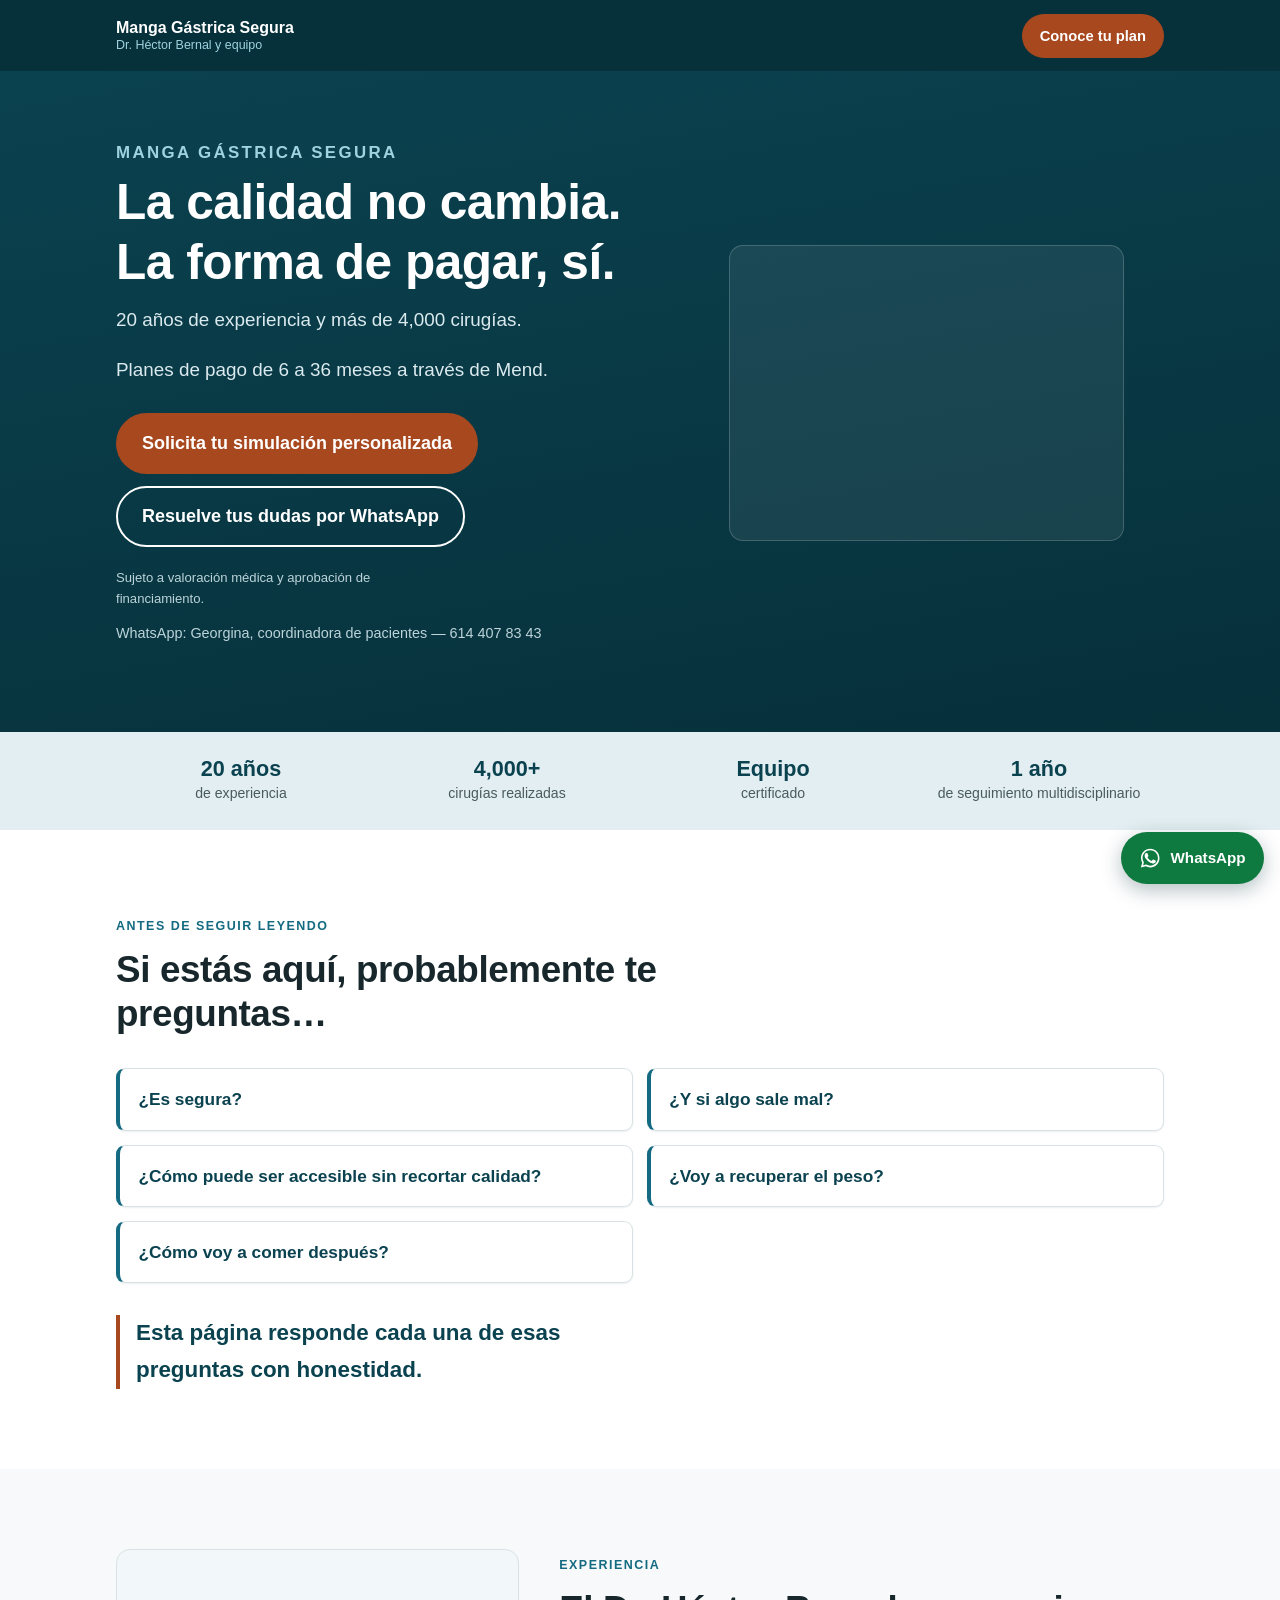
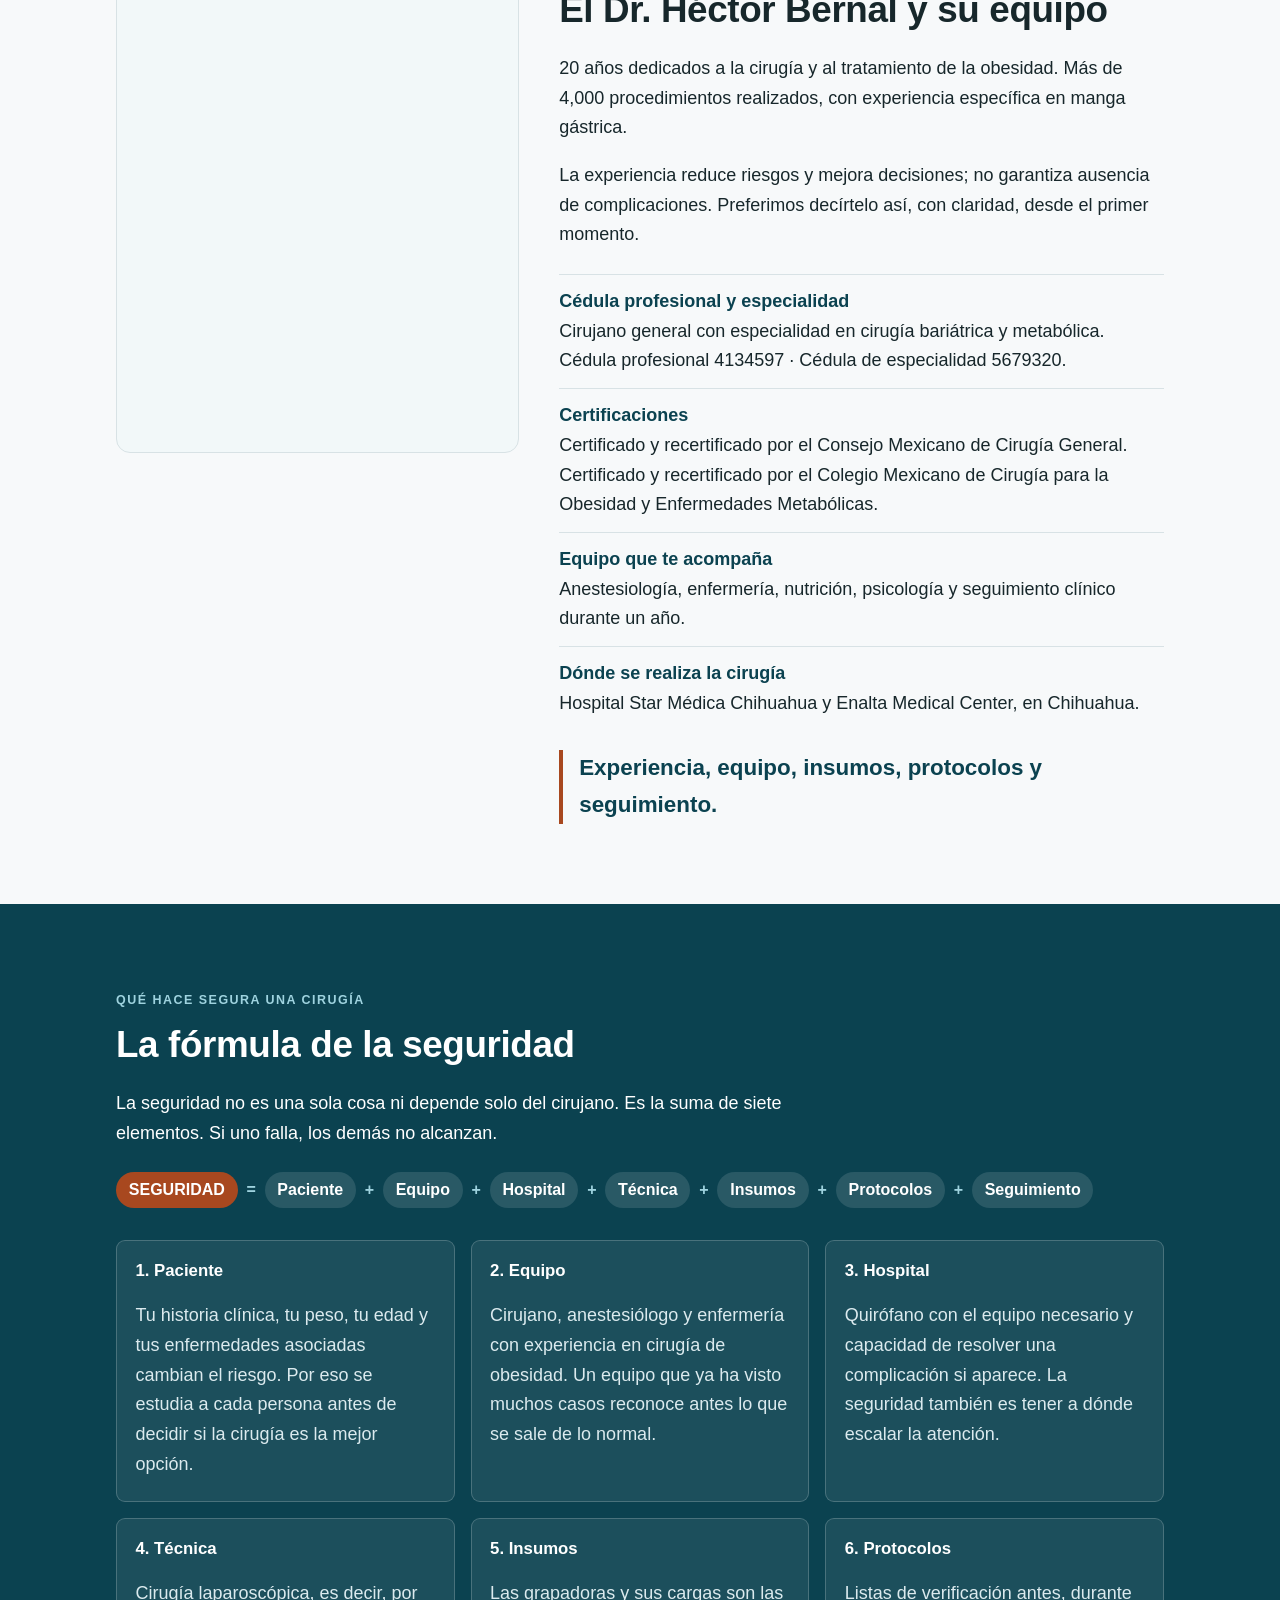
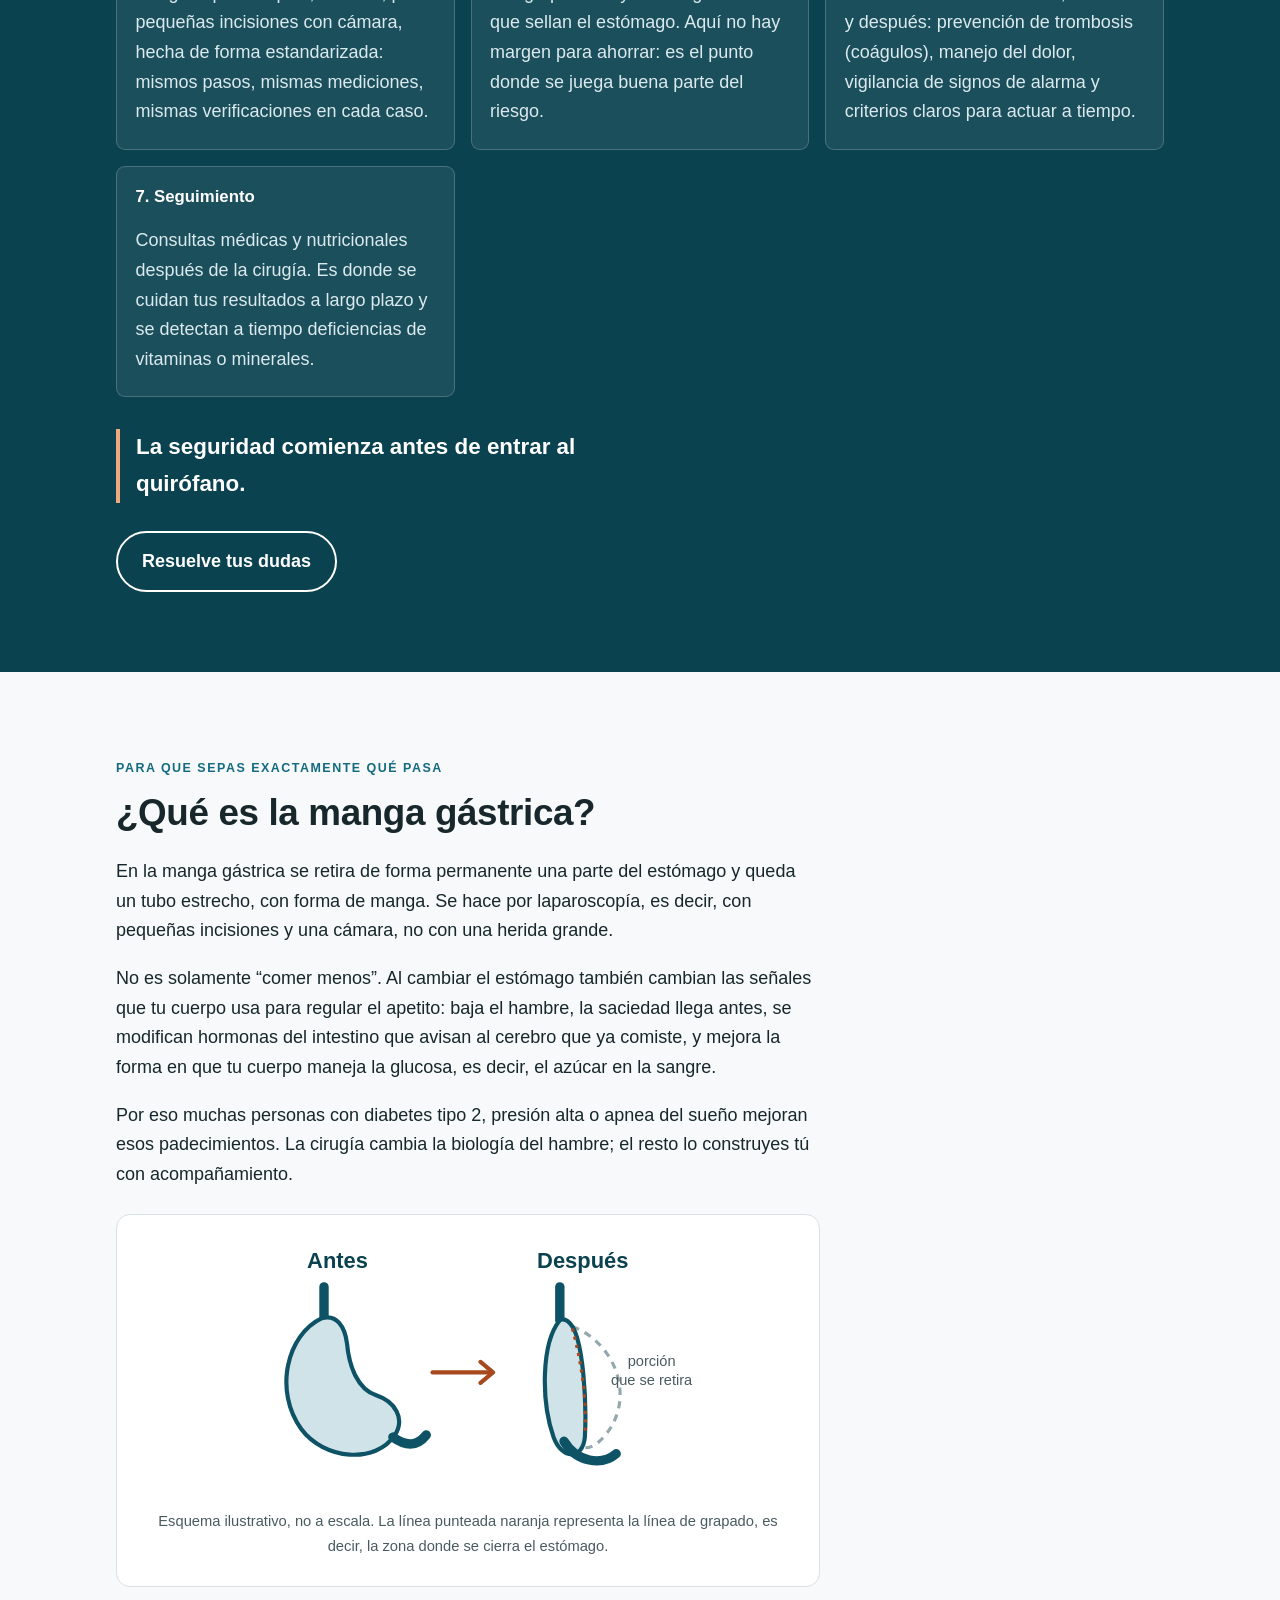
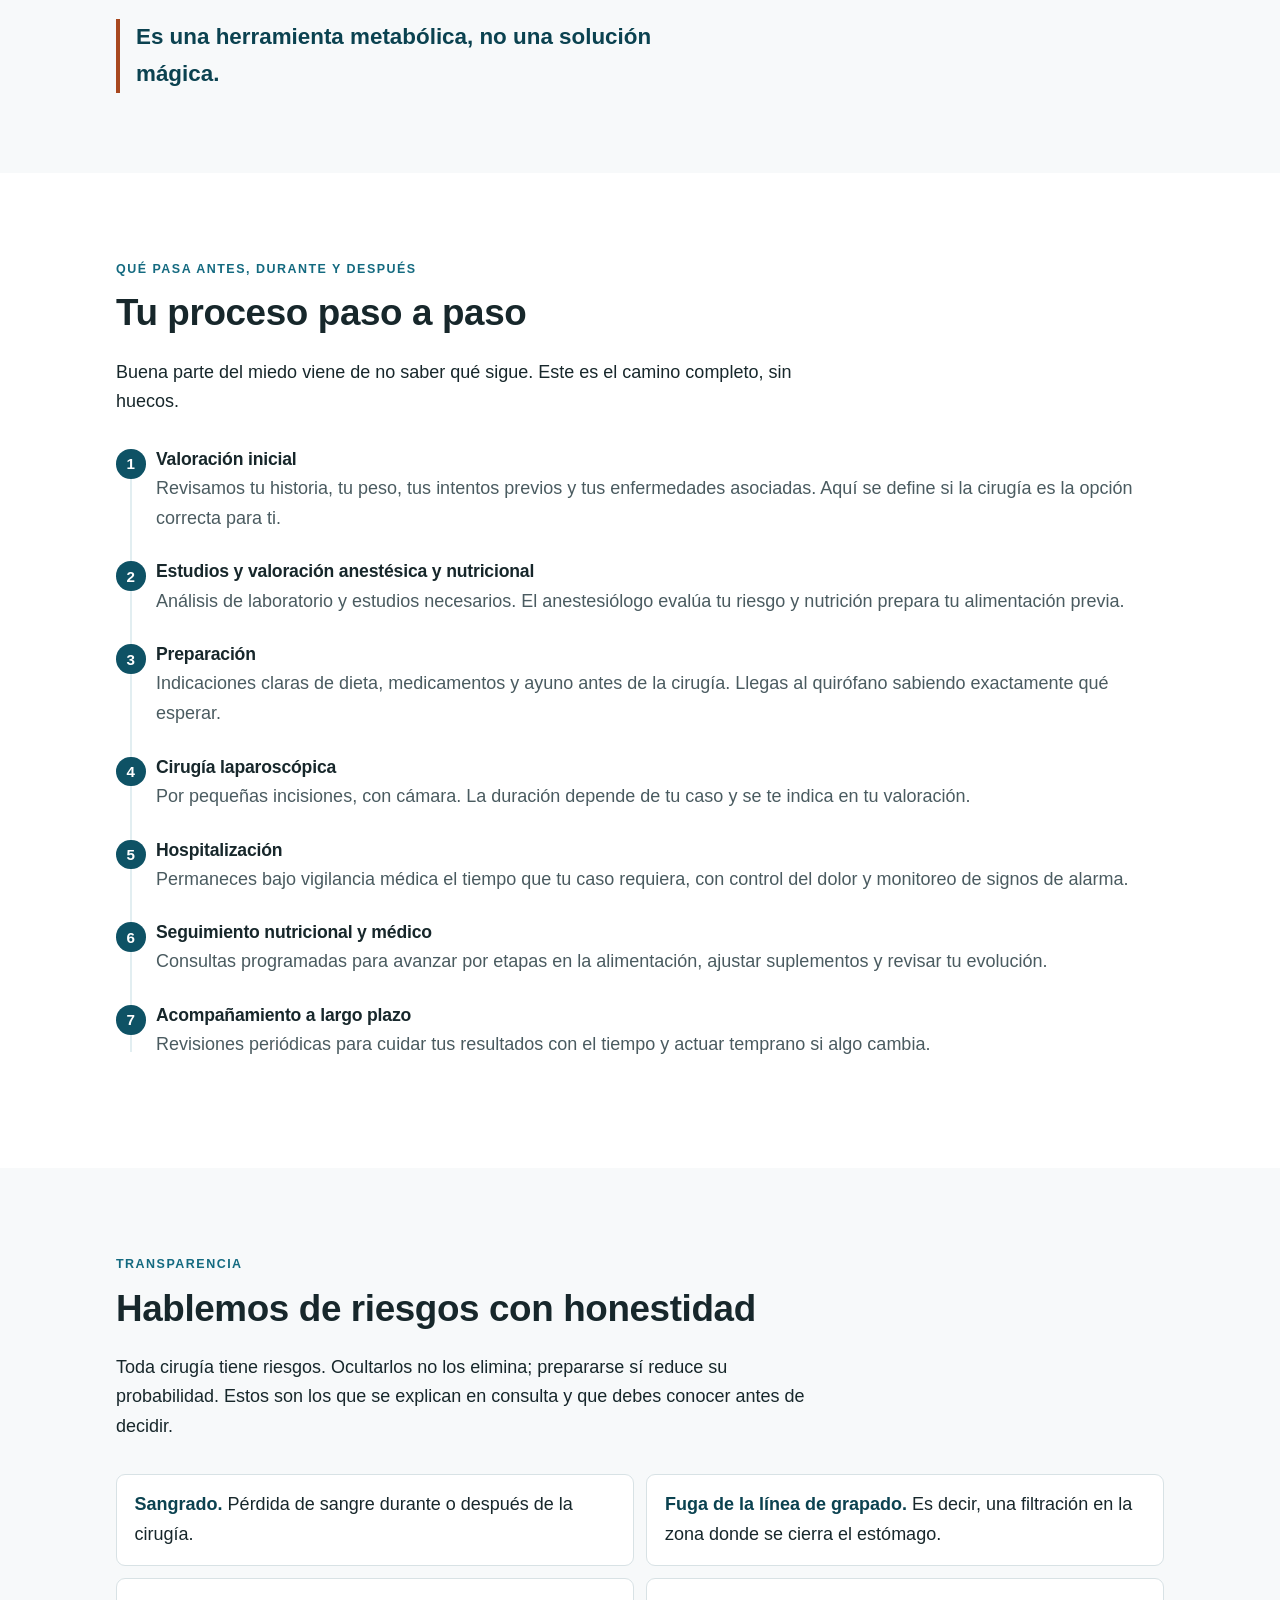
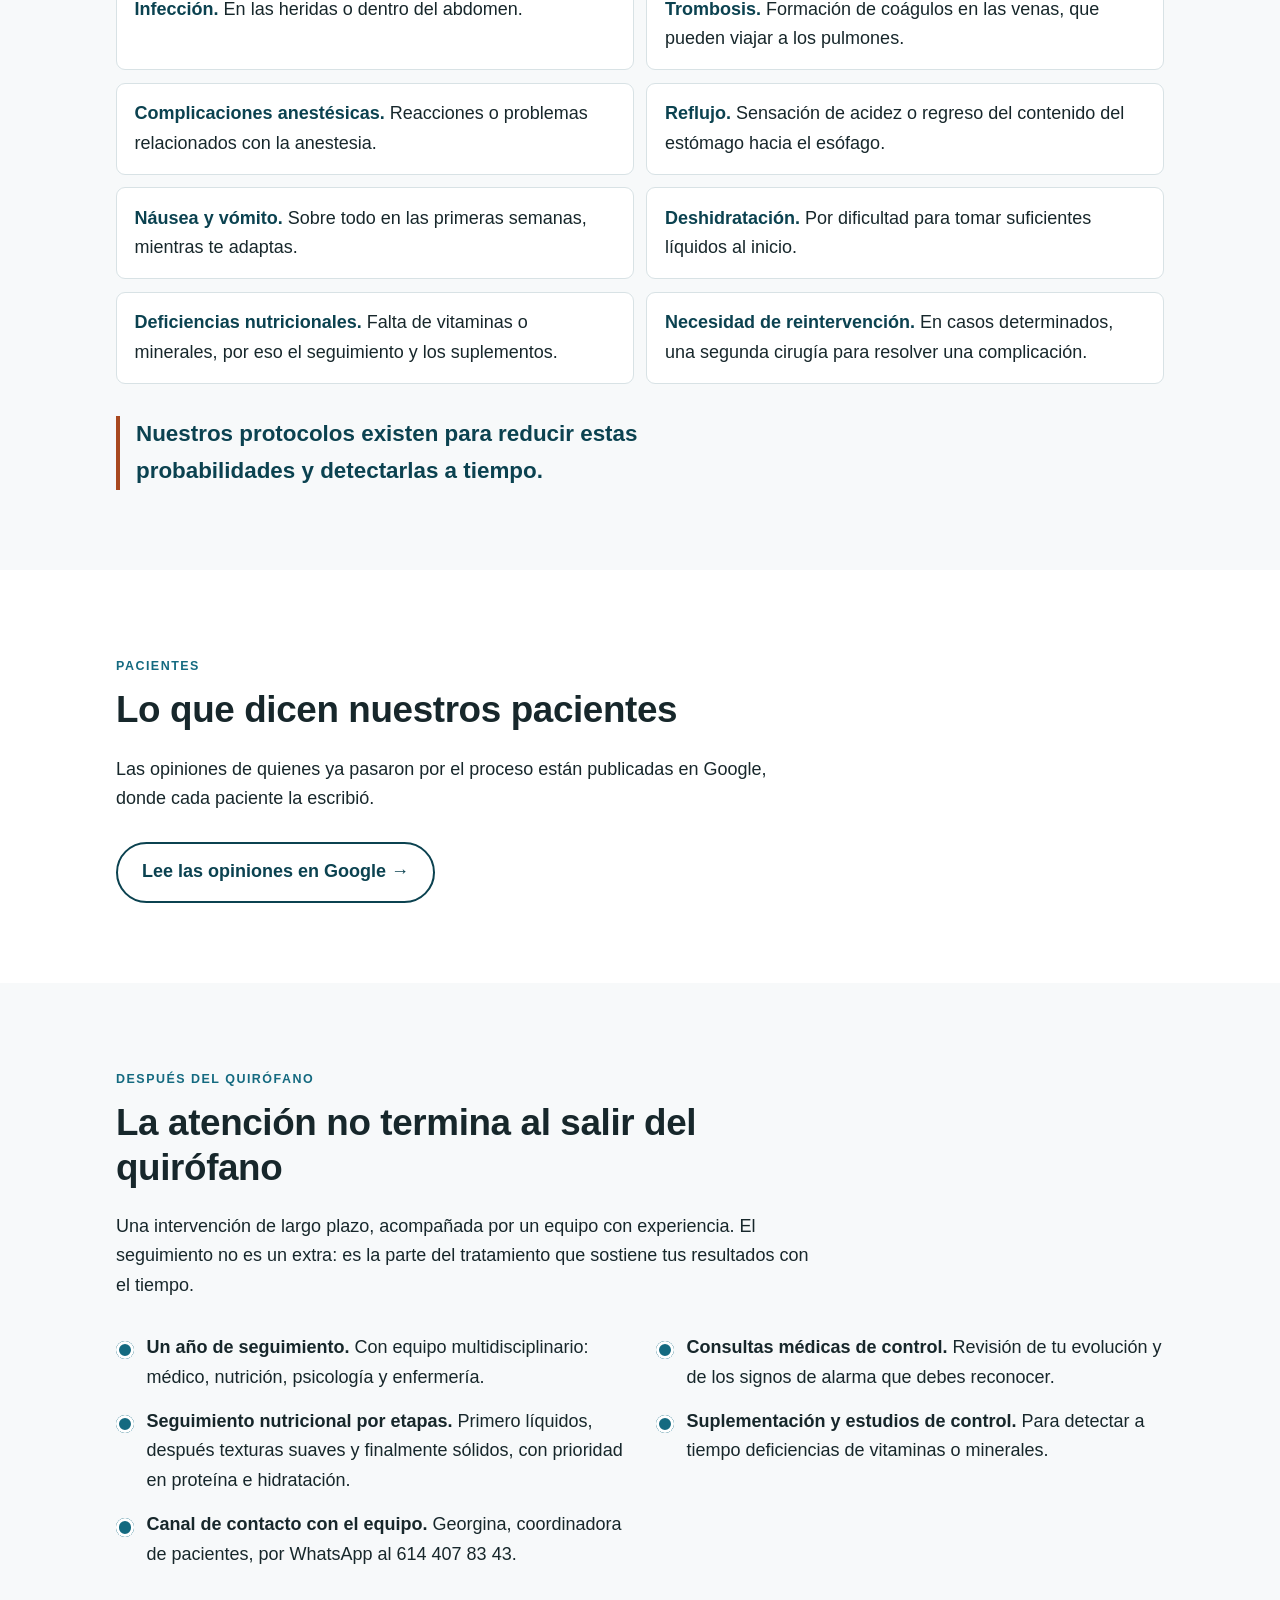
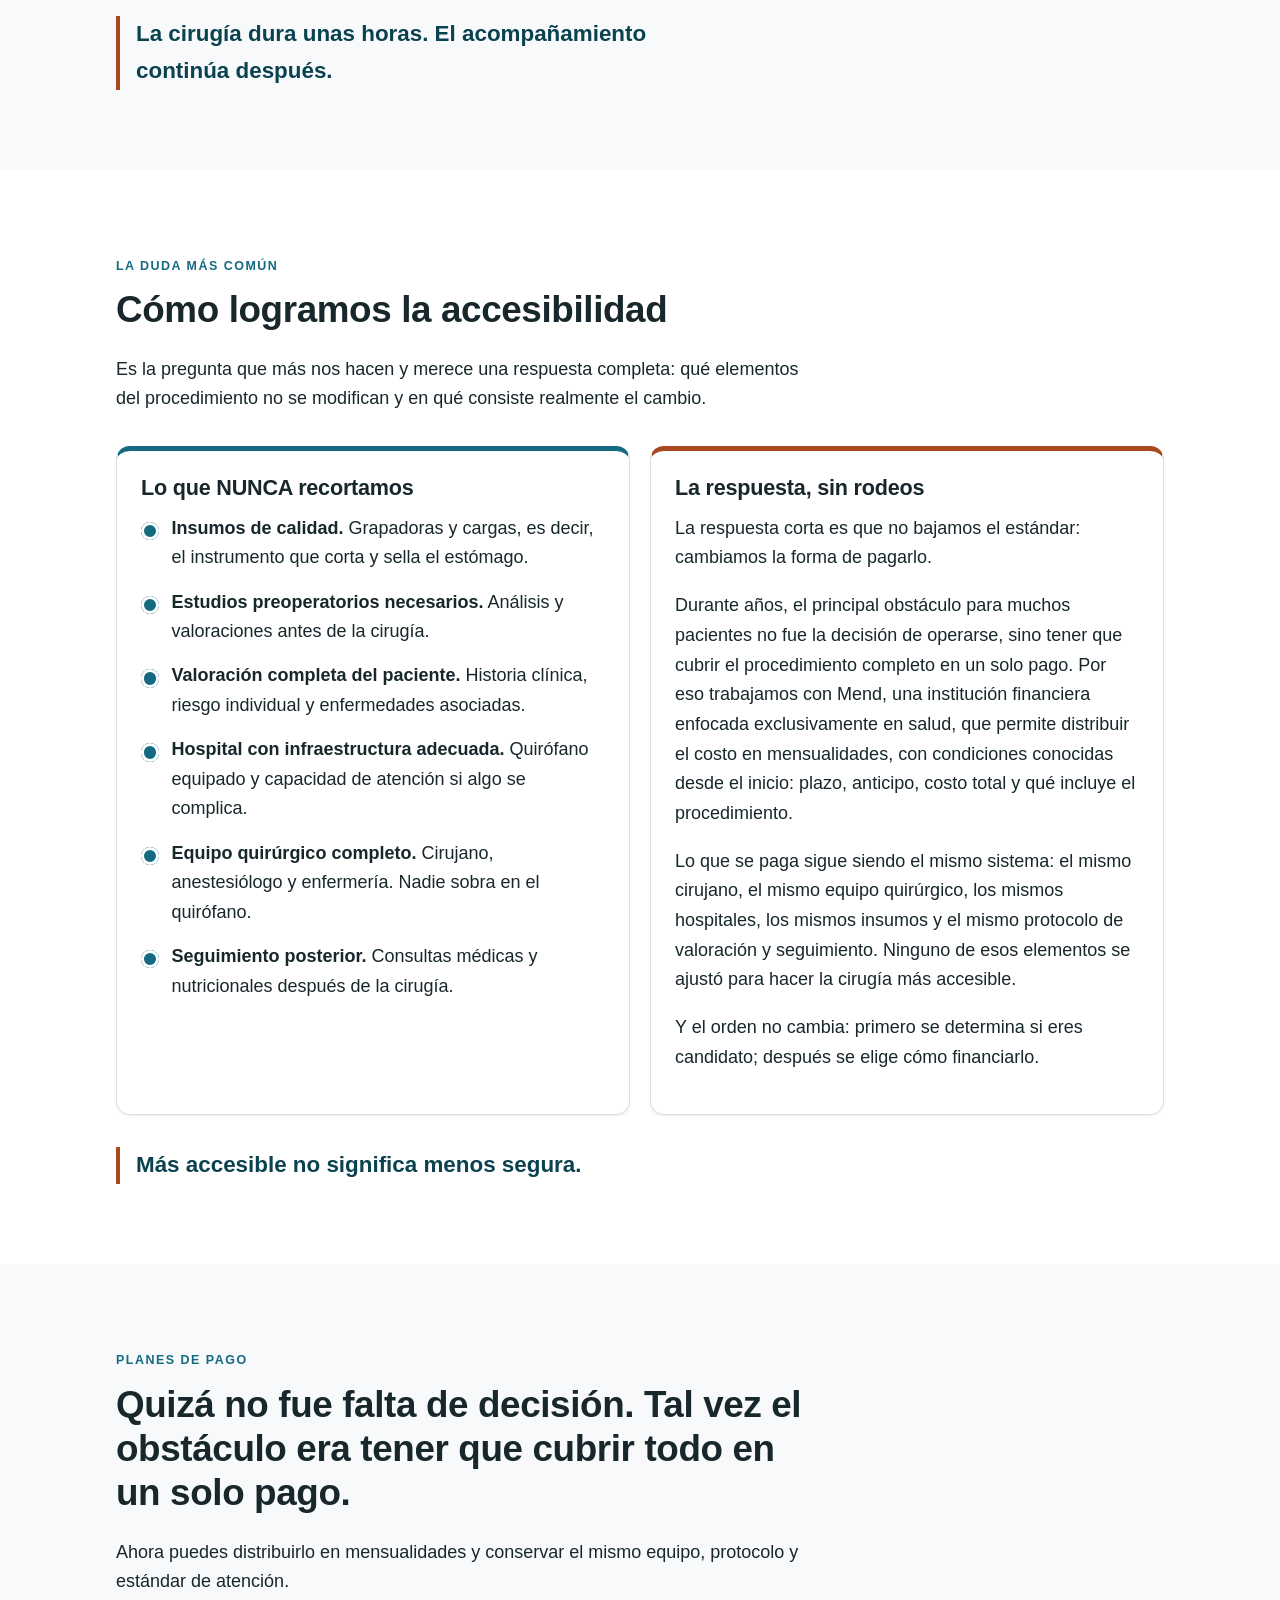
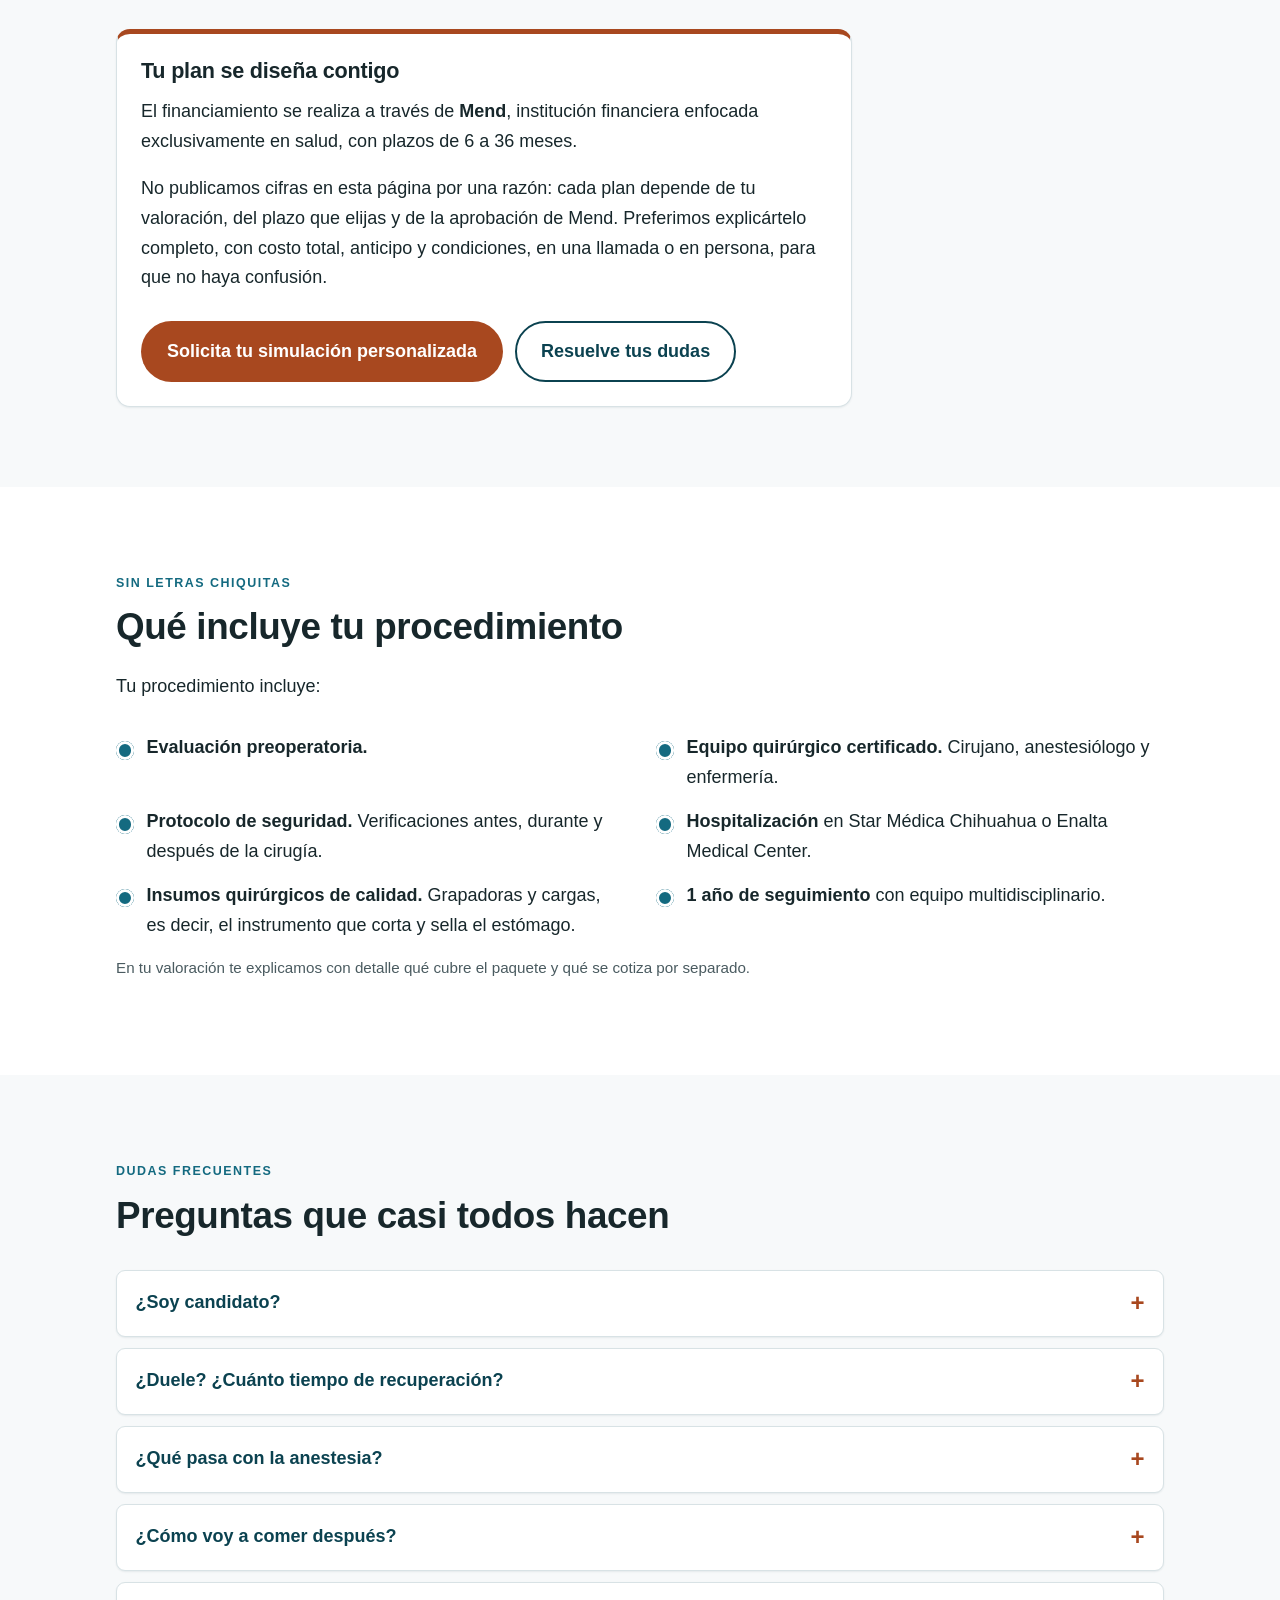
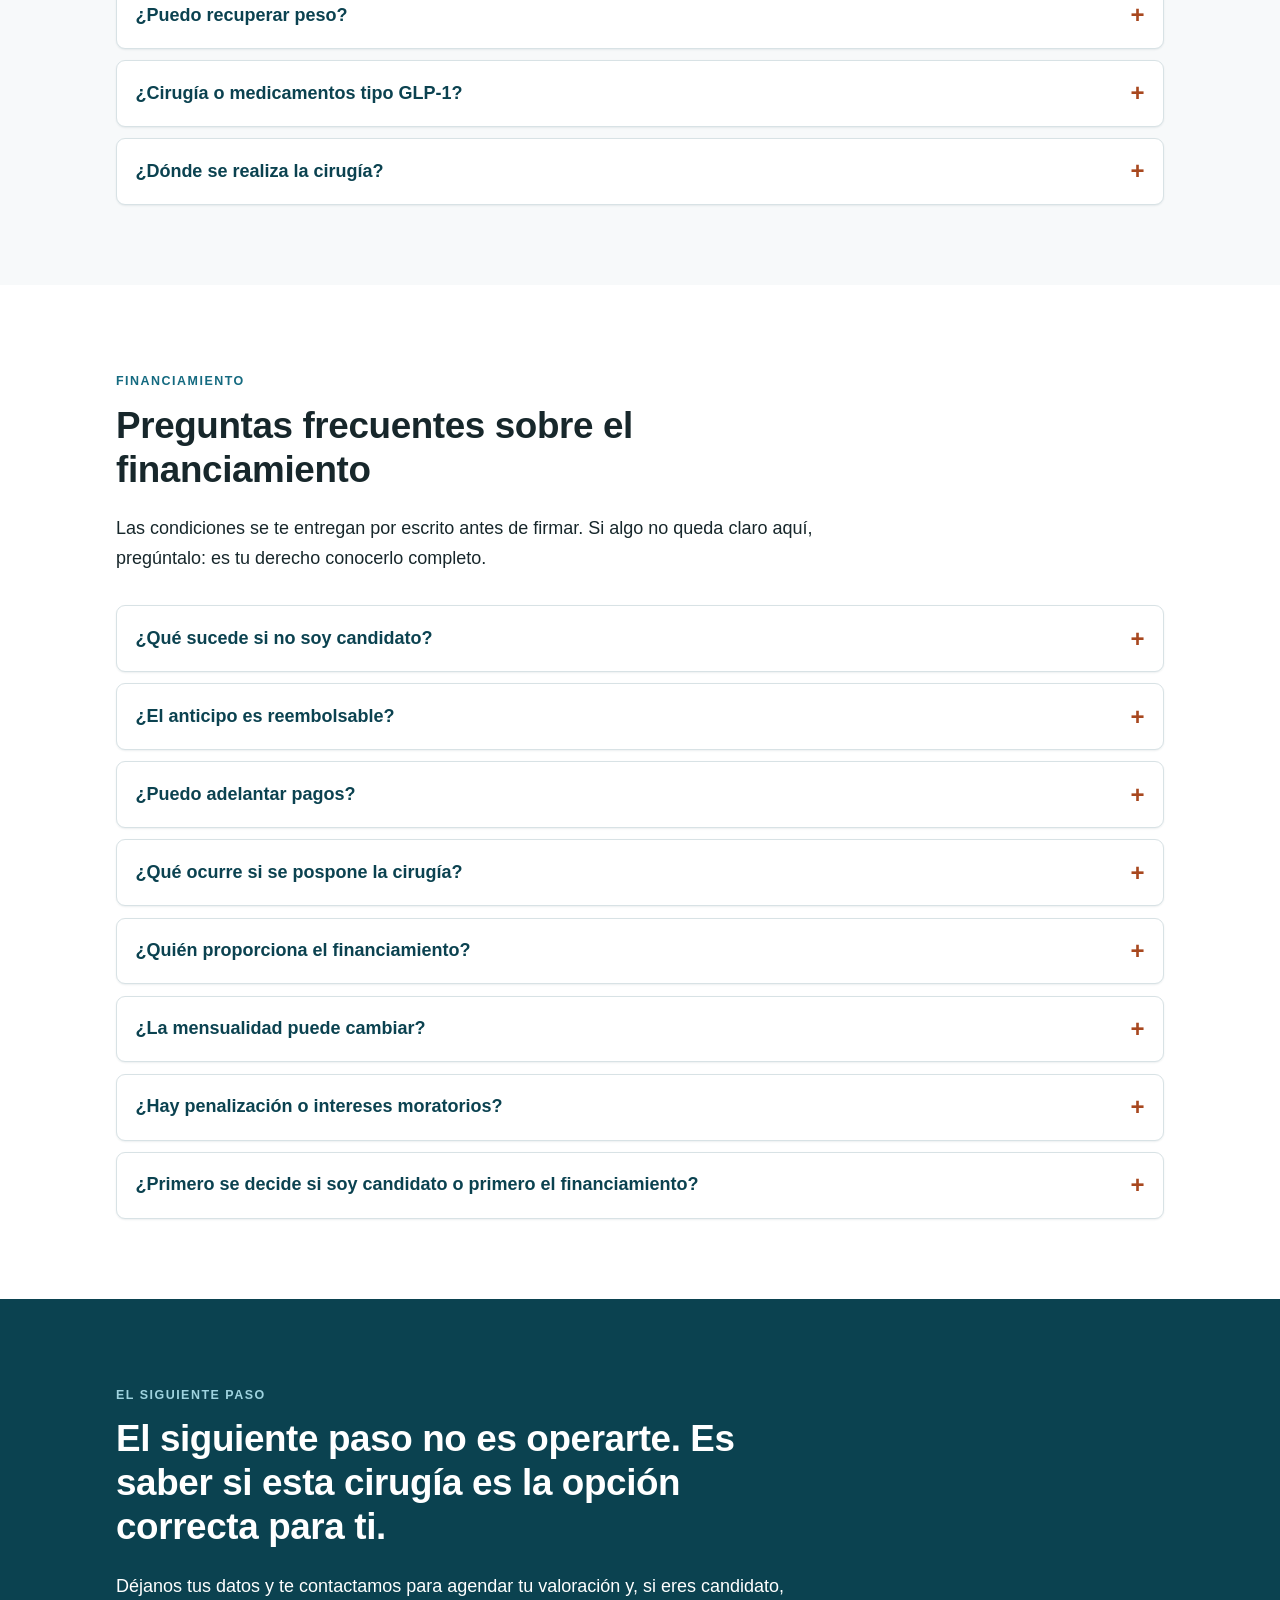
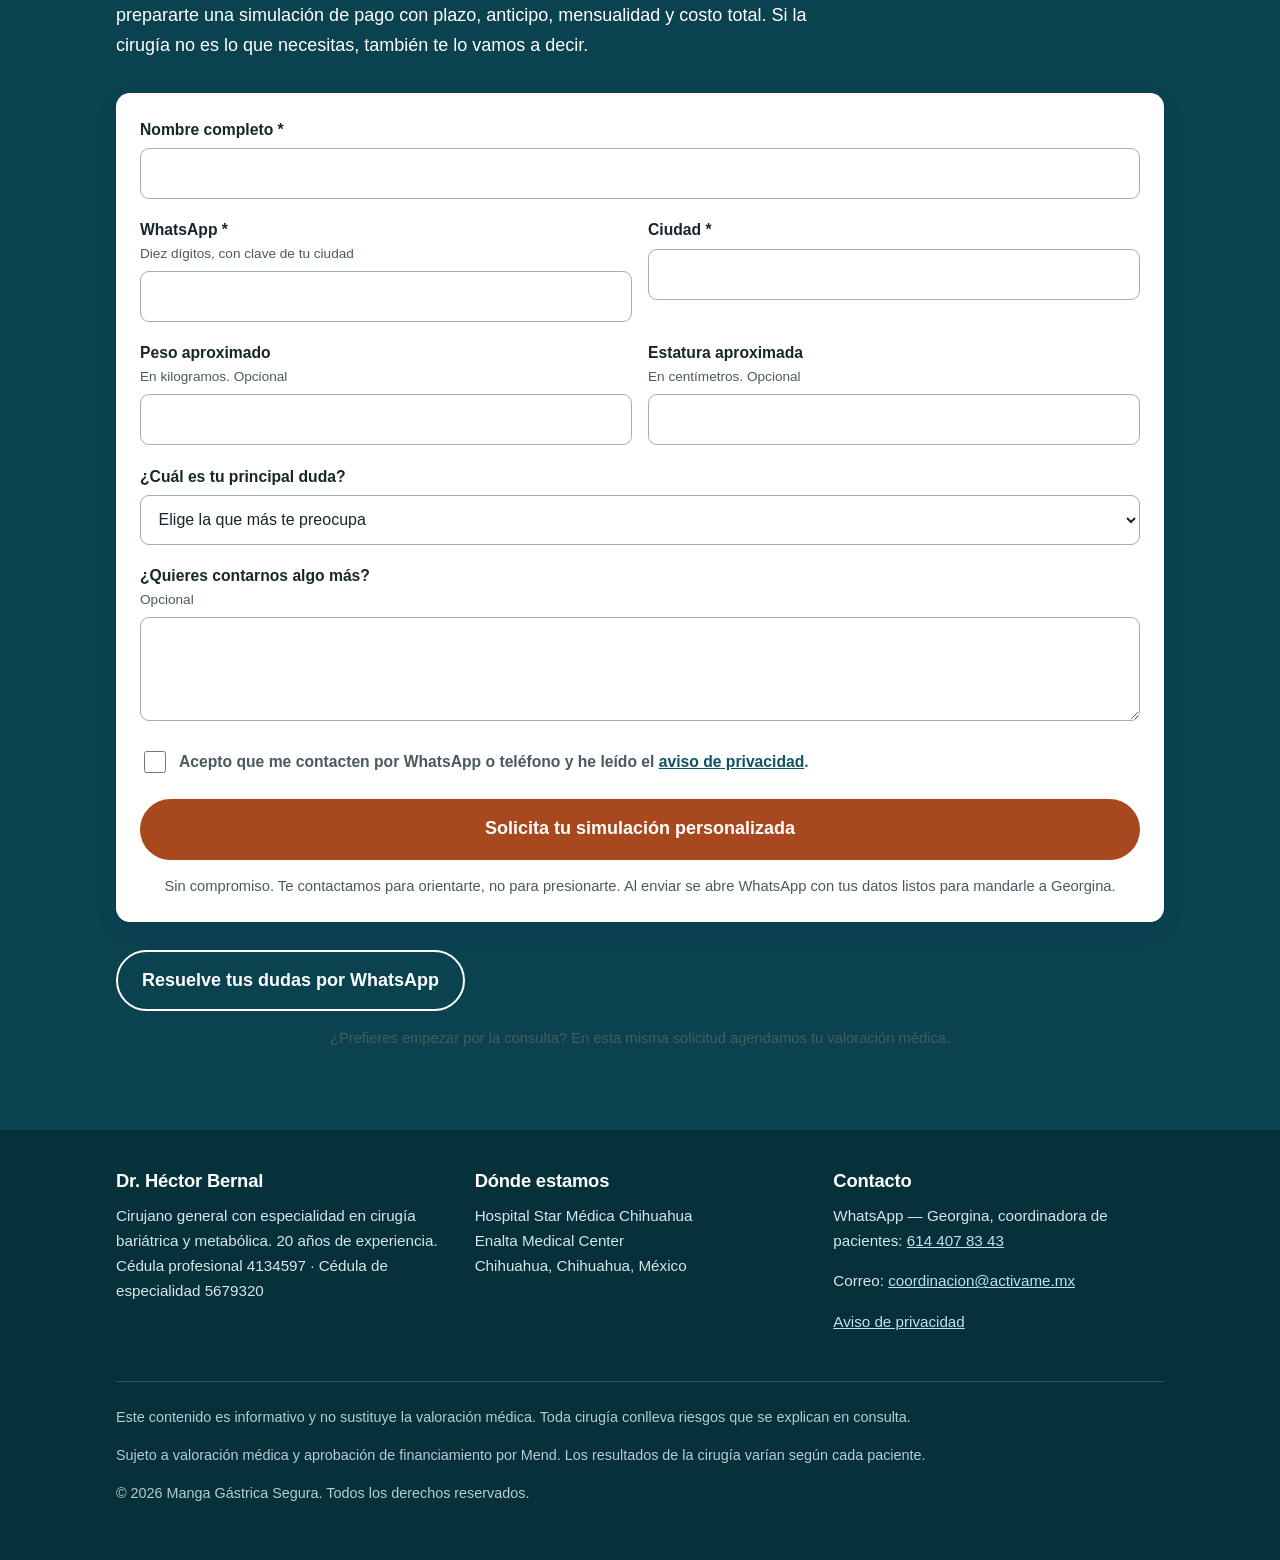
==== commit 0de84d58: "Oculta los marcadores legales, marca el provisional como no indexable (1) Los tres [PENDIENTE LEGAL]" ====
--- a/index.html
+++ b/index.html
@@ -10,7 +10,11 @@
      VERIFICAR antes: disponibilidad del dominio mangagastricasegura.com. -->
 <title>Manga Gástrica Segura en Chihuahua | Dr. Héctor Bernal</title>
 <meta name="description" content="La calidad no cambia. La forma de pagar, sí. Manga gástrica en Chihuahua con 20 años de experiencia y más de 4,000 cirugías. Planes de pago de 6 a 36 meses a través de Mend. Sujeto a valoración médica y aprobación.">
-<meta name="robots" content="index, follow">
+<!-- DESPLIEGUE PROVISIONAL: no indexable. Al pasar al dominio definitivo hay que
+     cambiar este robots a "index, follow" Y quitar el X-Robots-Tag de vercel.json
+     y netlify.toml. Los dos van juntos: si se cambia solo uno, el sitio real sigue
+     fuera de los buscadores. -->
+<meta name="robots" content="noindex, nofollow">
 <link rel="canonical" href="https://manga-gastrica-segura.vercel.app/">
 
 <!-- Open Graph -->
@@ -821,7 +825,11 @@
           <input type="checkbox" id="privacidad" name="acepta_privacidad" required>
           <label for="privacidad">
             Acepto que me contacten por WhatsApp o teléfono y he leído el
-            <a href="[PENDIENTE LEGAL: URL del aviso de privacidad]">aviso de privacidad</a>.
+            <!-- Pendiente legal: publicar el aviso de privacidad y sustituir el ancla por su
+                 URL definitiva, aquí y en el pie. Mientras tanto apunta al bloque legal del pie
+                 para no dejar un enlace roto. El consentimiento no es válido hasta que el
+                 documento exista. -->
+            <a href="#aviso-privacidad">aviso de privacidad</a>.
           </label>
         </div>
 
@@ -876,11 +884,12 @@
         <p>
           Correo: <a href="mailto:coordinacion@activame.mx">coordinacion@activame.mx</a>
         </p>
-        <p><a href="[PENDIENTE LEGAL: URL del aviso de privacidad]">Aviso de privacidad</a></p>
-      </div>
-    </div>
-
-    <div class="pie__legal">
+        <!-- Pendiente legal: sustituir por la URL del aviso de privacidad cuando exista. -->
+        <p><a href="#aviso-privacidad">Aviso de privacidad</a></p>
+      </div>
+    </div>
+
+    <div class="pie__legal" id="aviso-privacidad">
       <p>
         Este contenido es informativo y no sustituye la valoración médica. Toda cirugía conlleva
         riesgos que se explican en consulta.
@@ -889,10 +898,11 @@
         Sujeto a valoración médica y aprobación de financiamiento por Mend. Los resultados de la
         cirugía varían según cada paciente.
       </p>
-      <p>
-        <span class="pendiente">[PENDIENTE LEGAL: número de registro o autorización de
-        publicidad sanitaria ante COFEPRIS, si aplica]</span>
-      </p>
+      <!-- Pendiente legal: cuando exista el número de registro o autorización de publicidad
+           sanitaria ante COFEPRIS, descomentar la línea de abajo y poner el dato. Si la
+           revisión concluye que no aplica, bórrese este bloque completo.
+      <p>Registro de publicidad sanitaria COFEPRIS: NÚMERO.</p>
+      -->
       <p>&copy; <span id="anio">2026</span> Manga Gástrica Segura. Todos los derechos reservados.</p>
     </div>
   </div>
--- a/assets/css/styles.css
+++ b/assets/css/styles.css
@@ -153,25 +153,6 @@
 .seccion--azul .destacado { color: var(--blanco); border-left-color: #f0a97f; }
 
 .nota { font-size: .95rem; color: var(--tinta-suave); }
-
-/* ---------- 5. Marcador de dato pendiente ---------- */
-.pendiente {
-  display: inline-block;
-  background: var(--alerta-fondo);
-  border: 1px dashed var(--alerta-borde);
-  color: #6b4f00;
-  border-radius: var(--radio-sm);
-  padding: .15em .5em;
-  font-size: .9em;
-  font-weight: 600;
-  line-height: 1.4;
-}
-.pendiente--bloque {
-  display: block;
-  padding: 1rem 1.15rem;
-  font-weight: 500;
-  margin-bottom: 1rem;
-}
 
 /* ---------- 6. Botones ---------- */
 .boton {
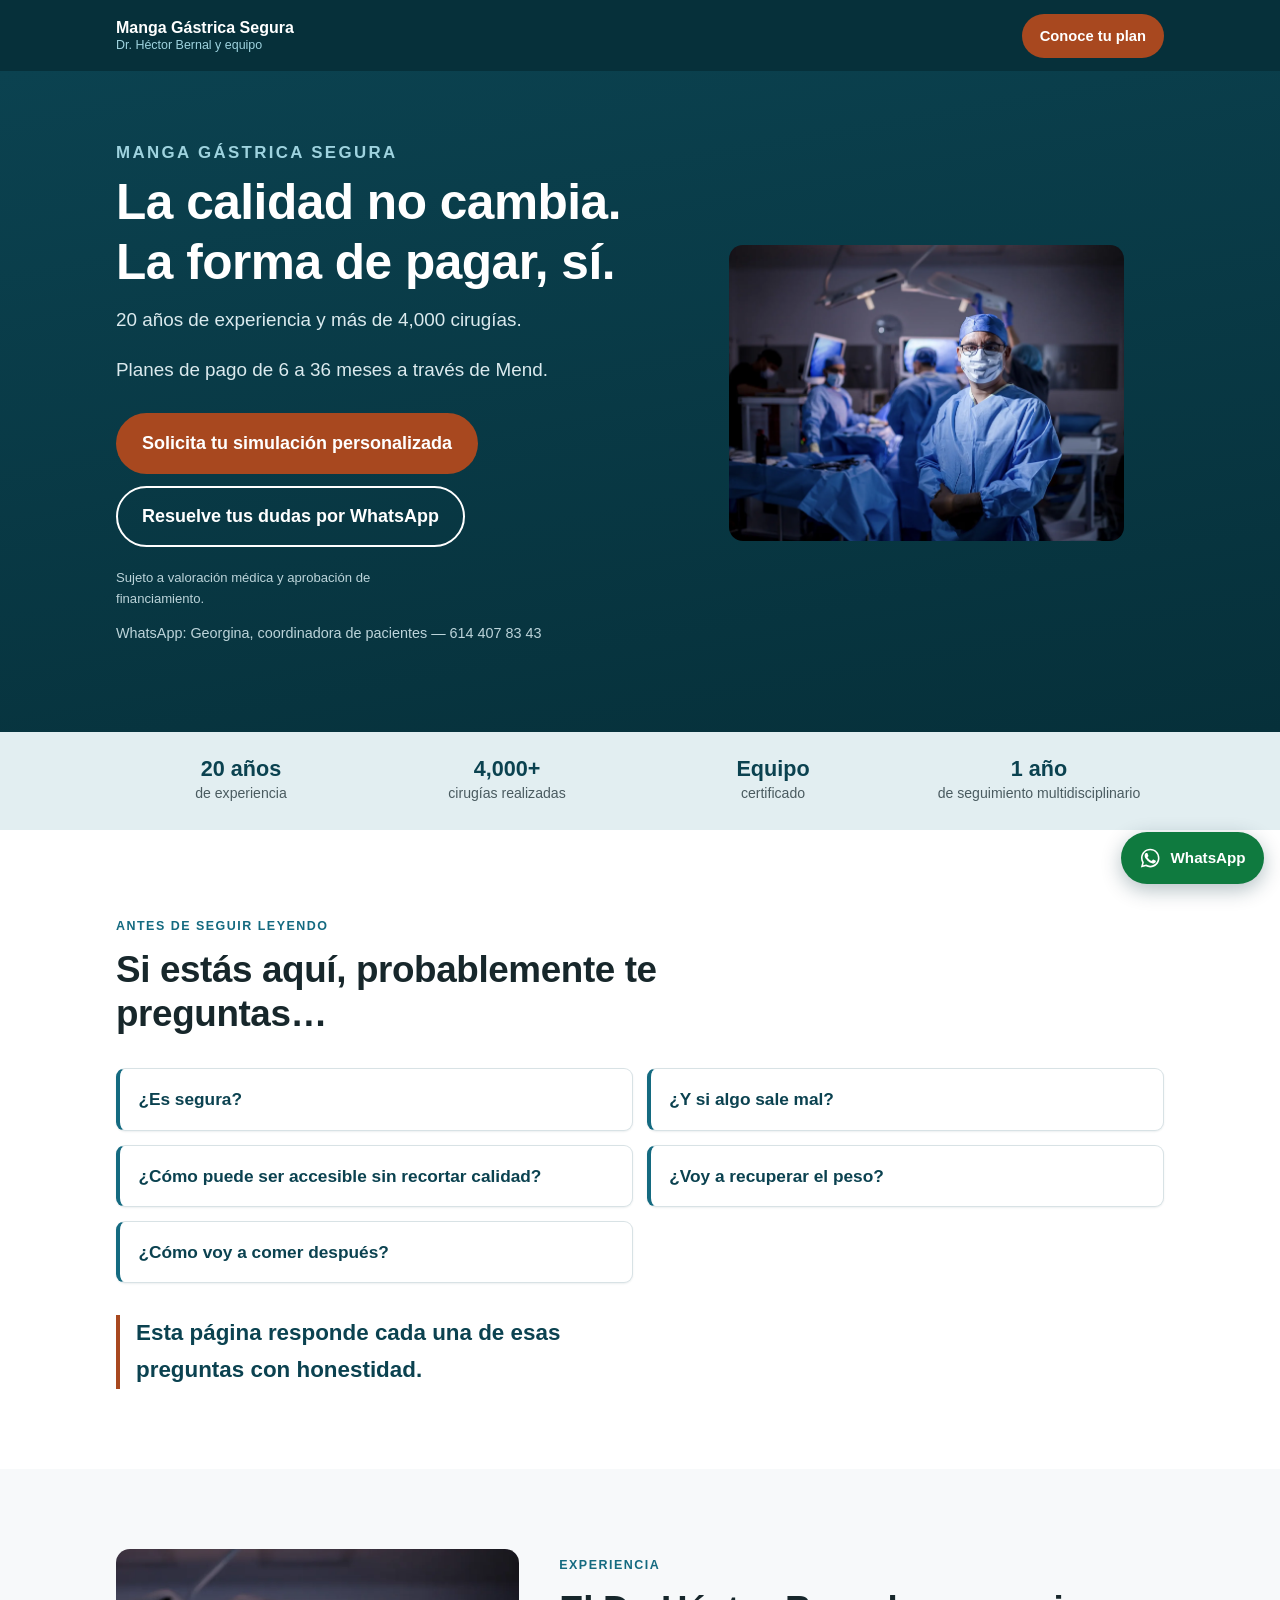
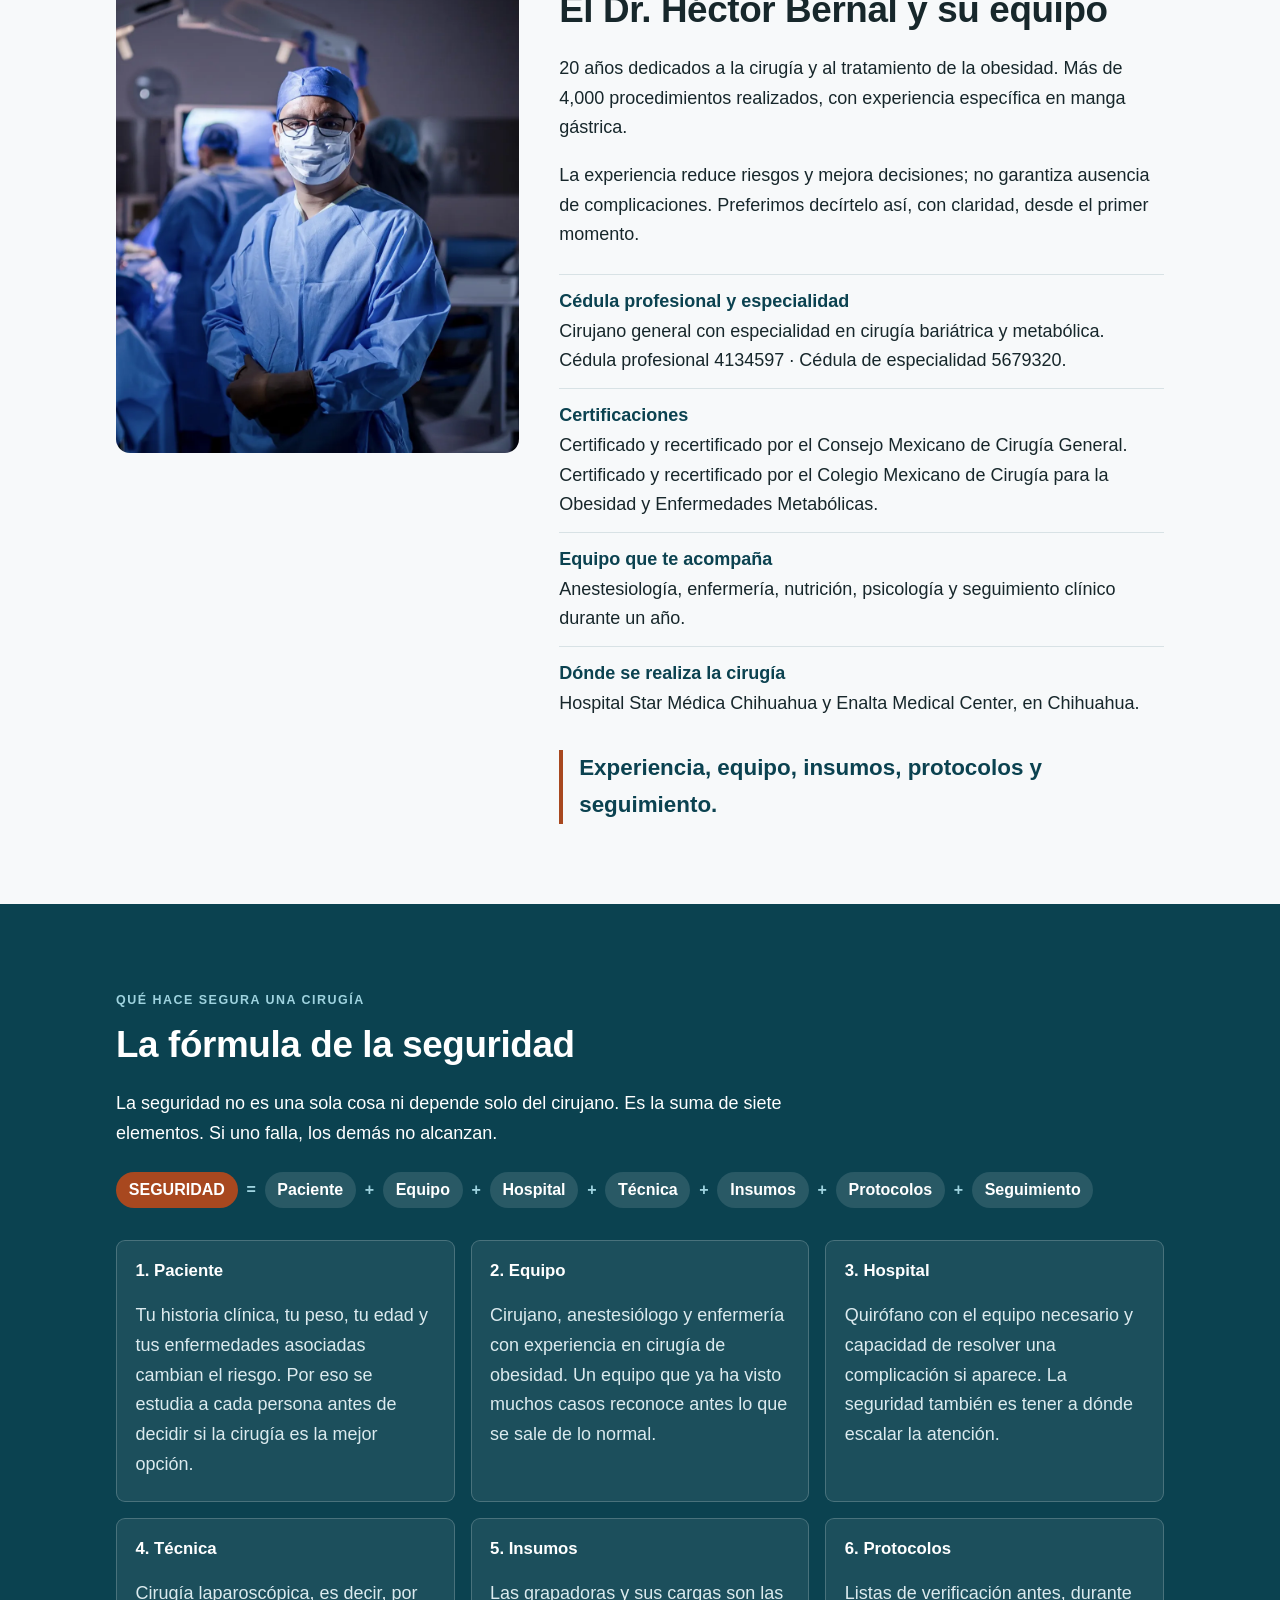
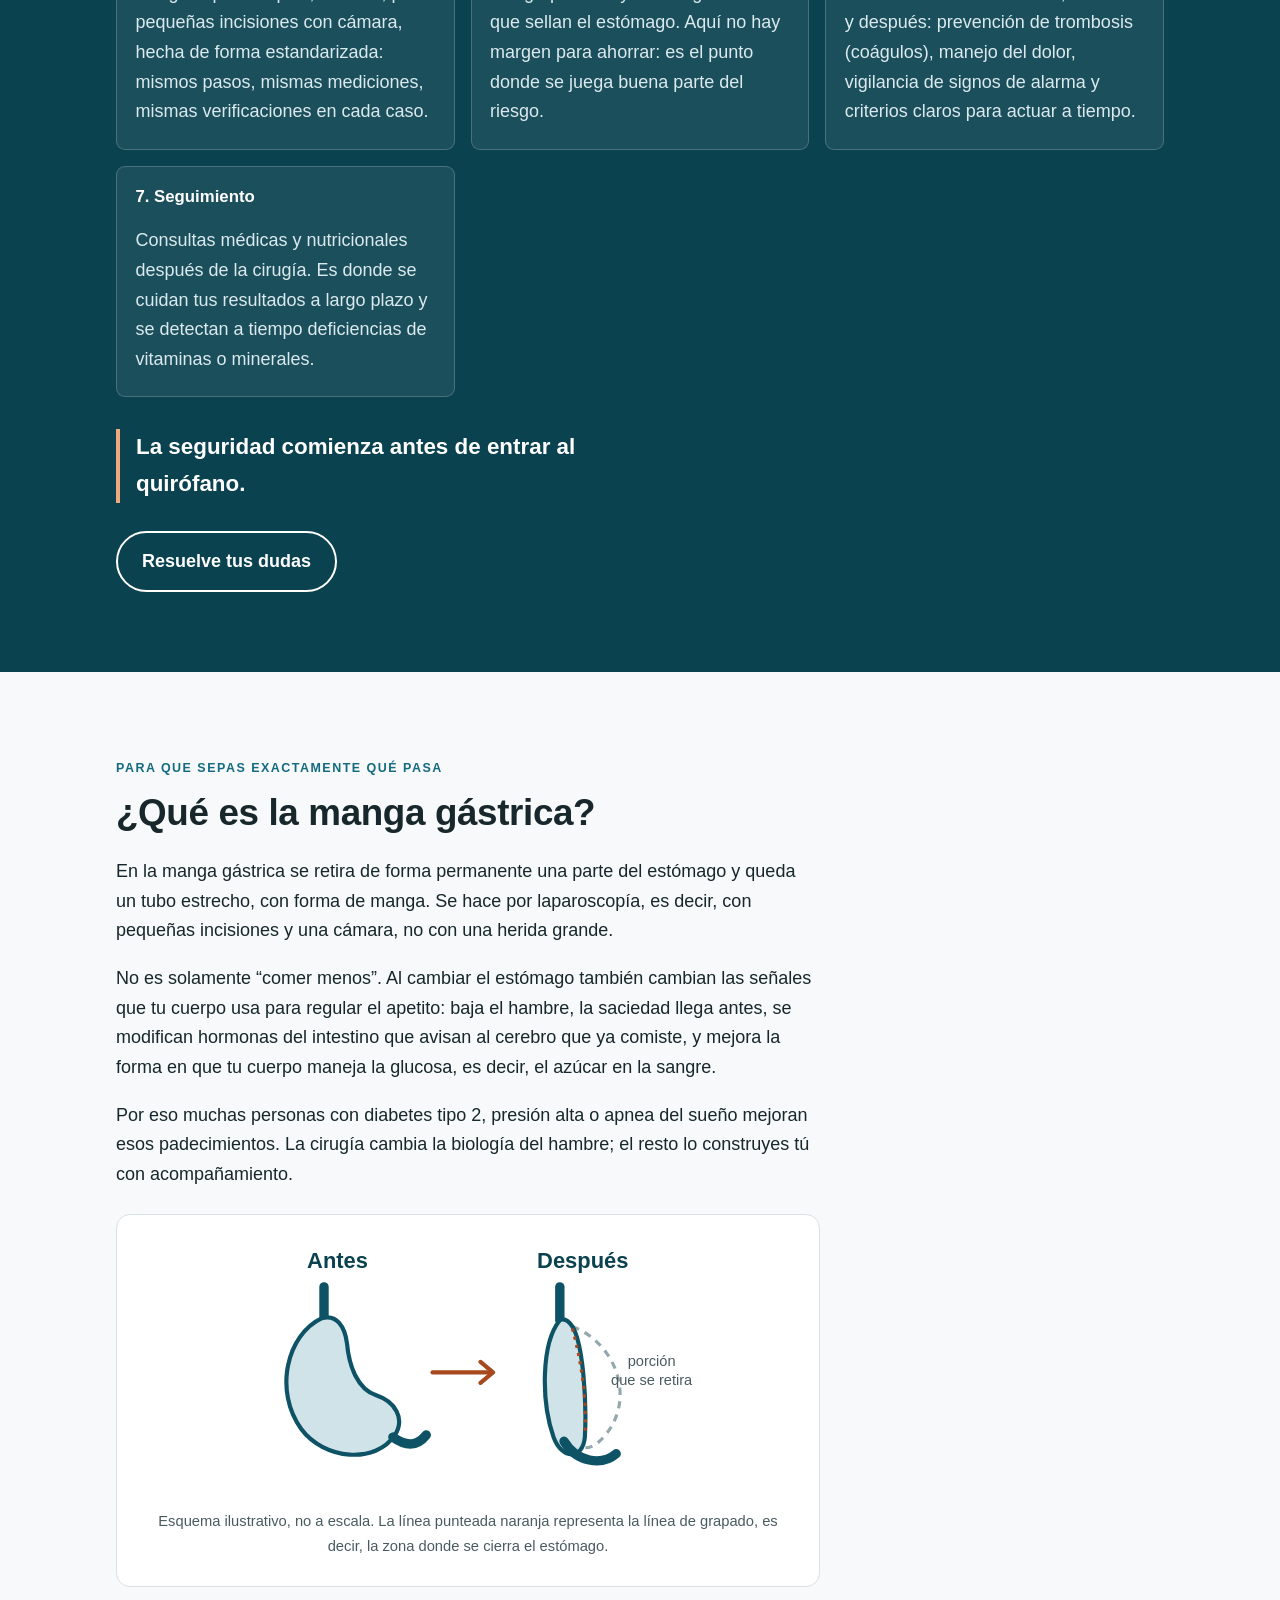
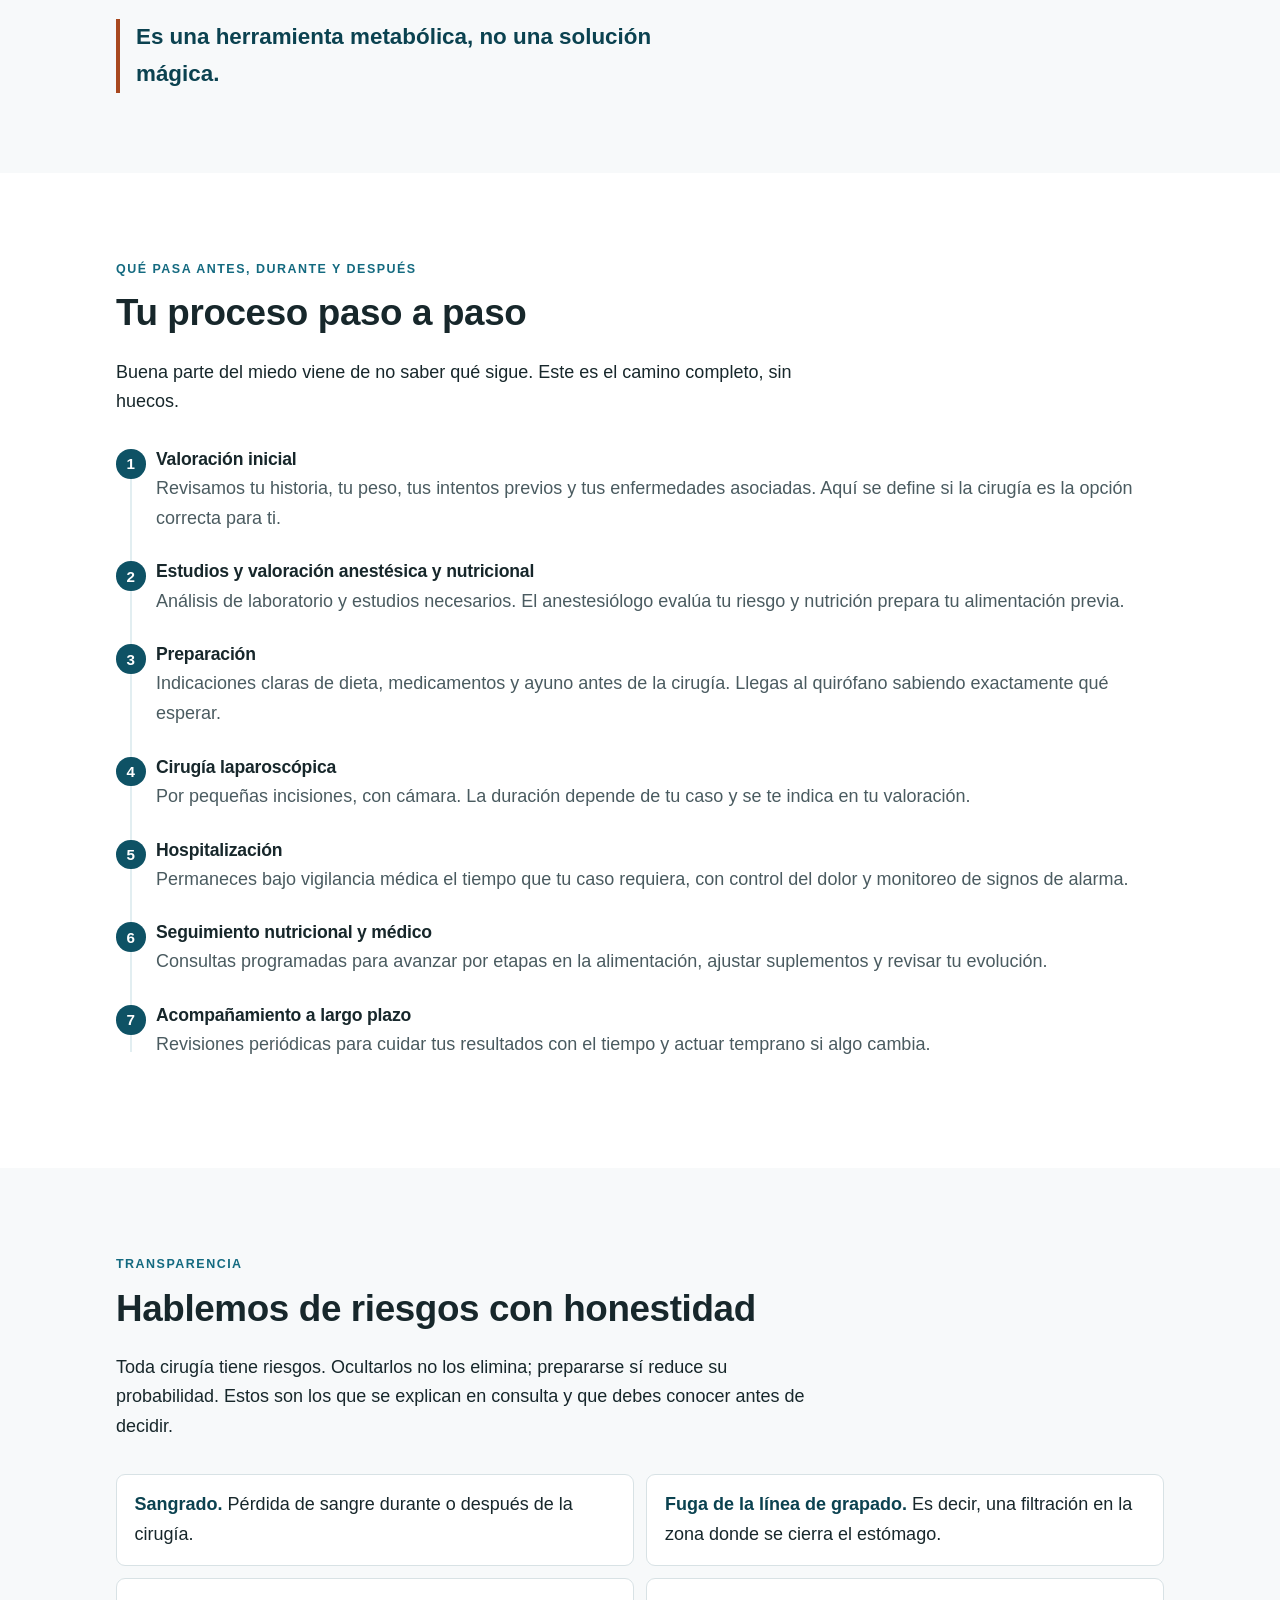
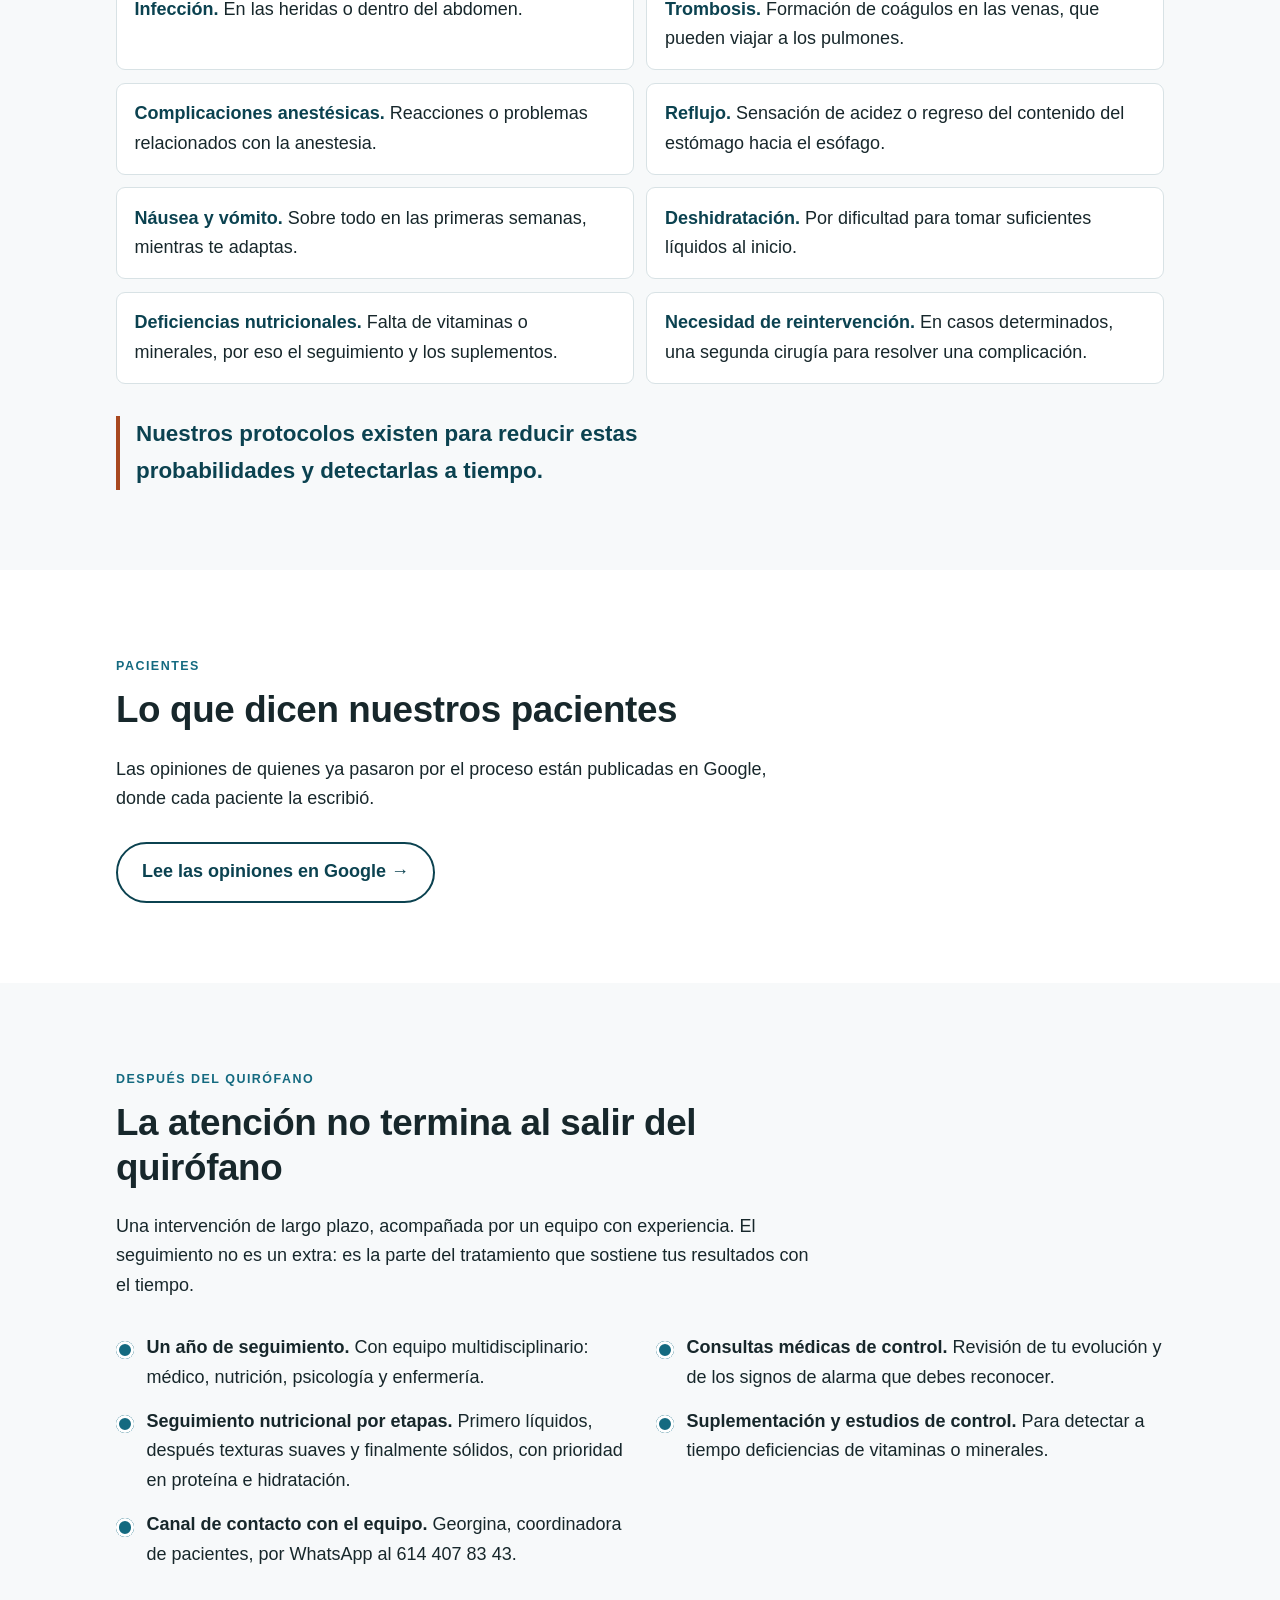
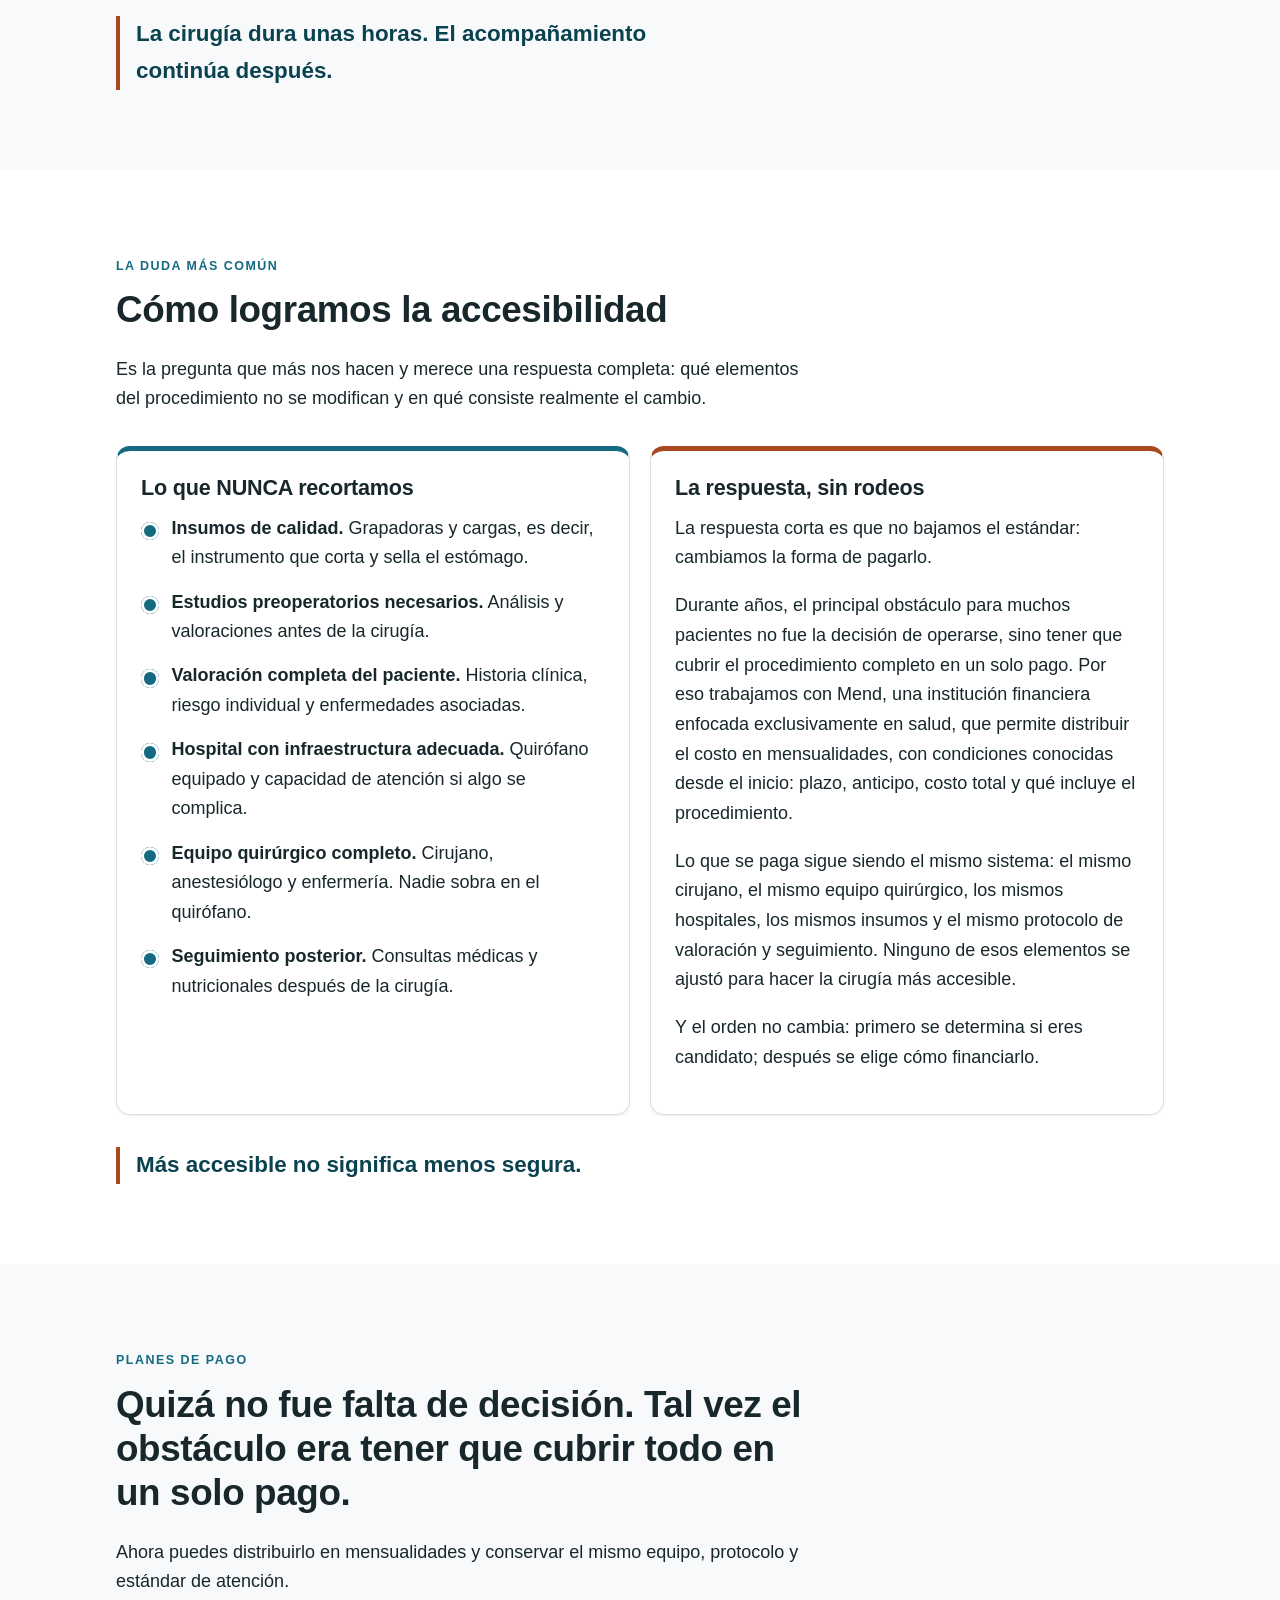
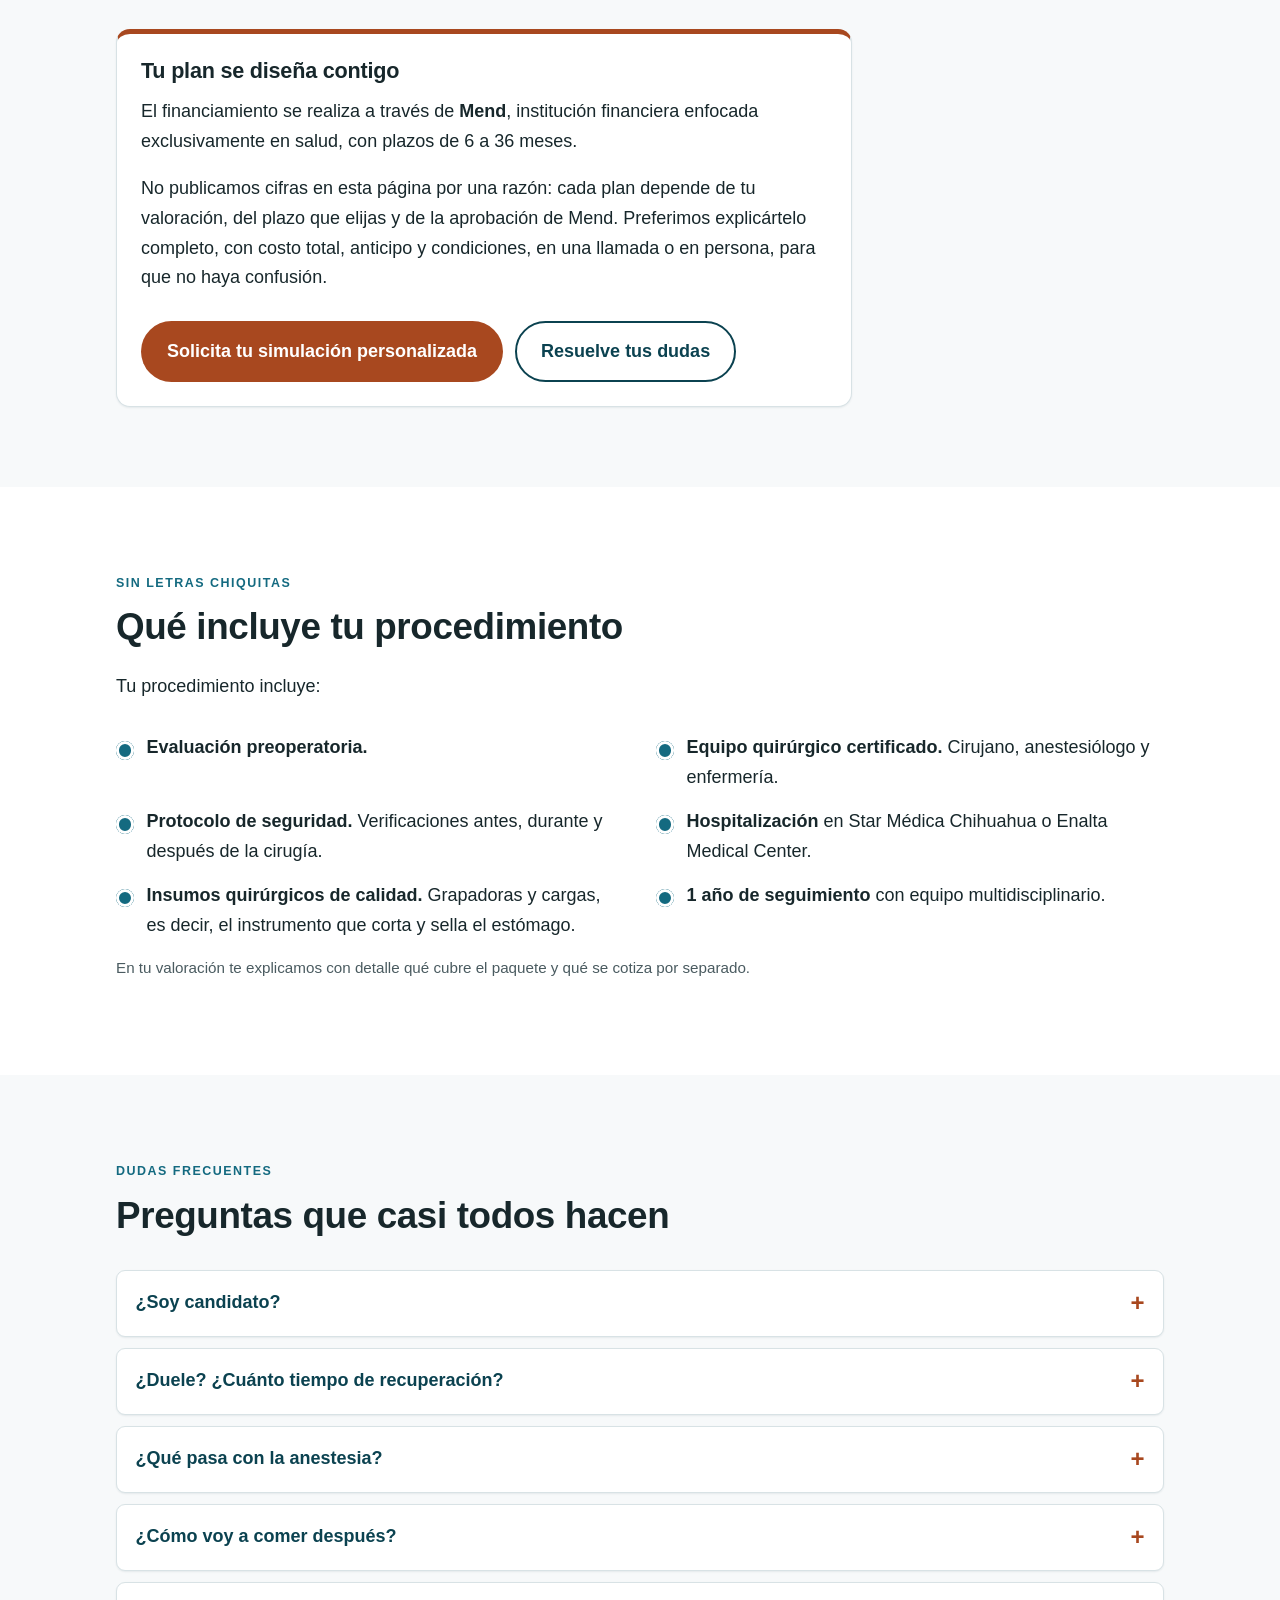
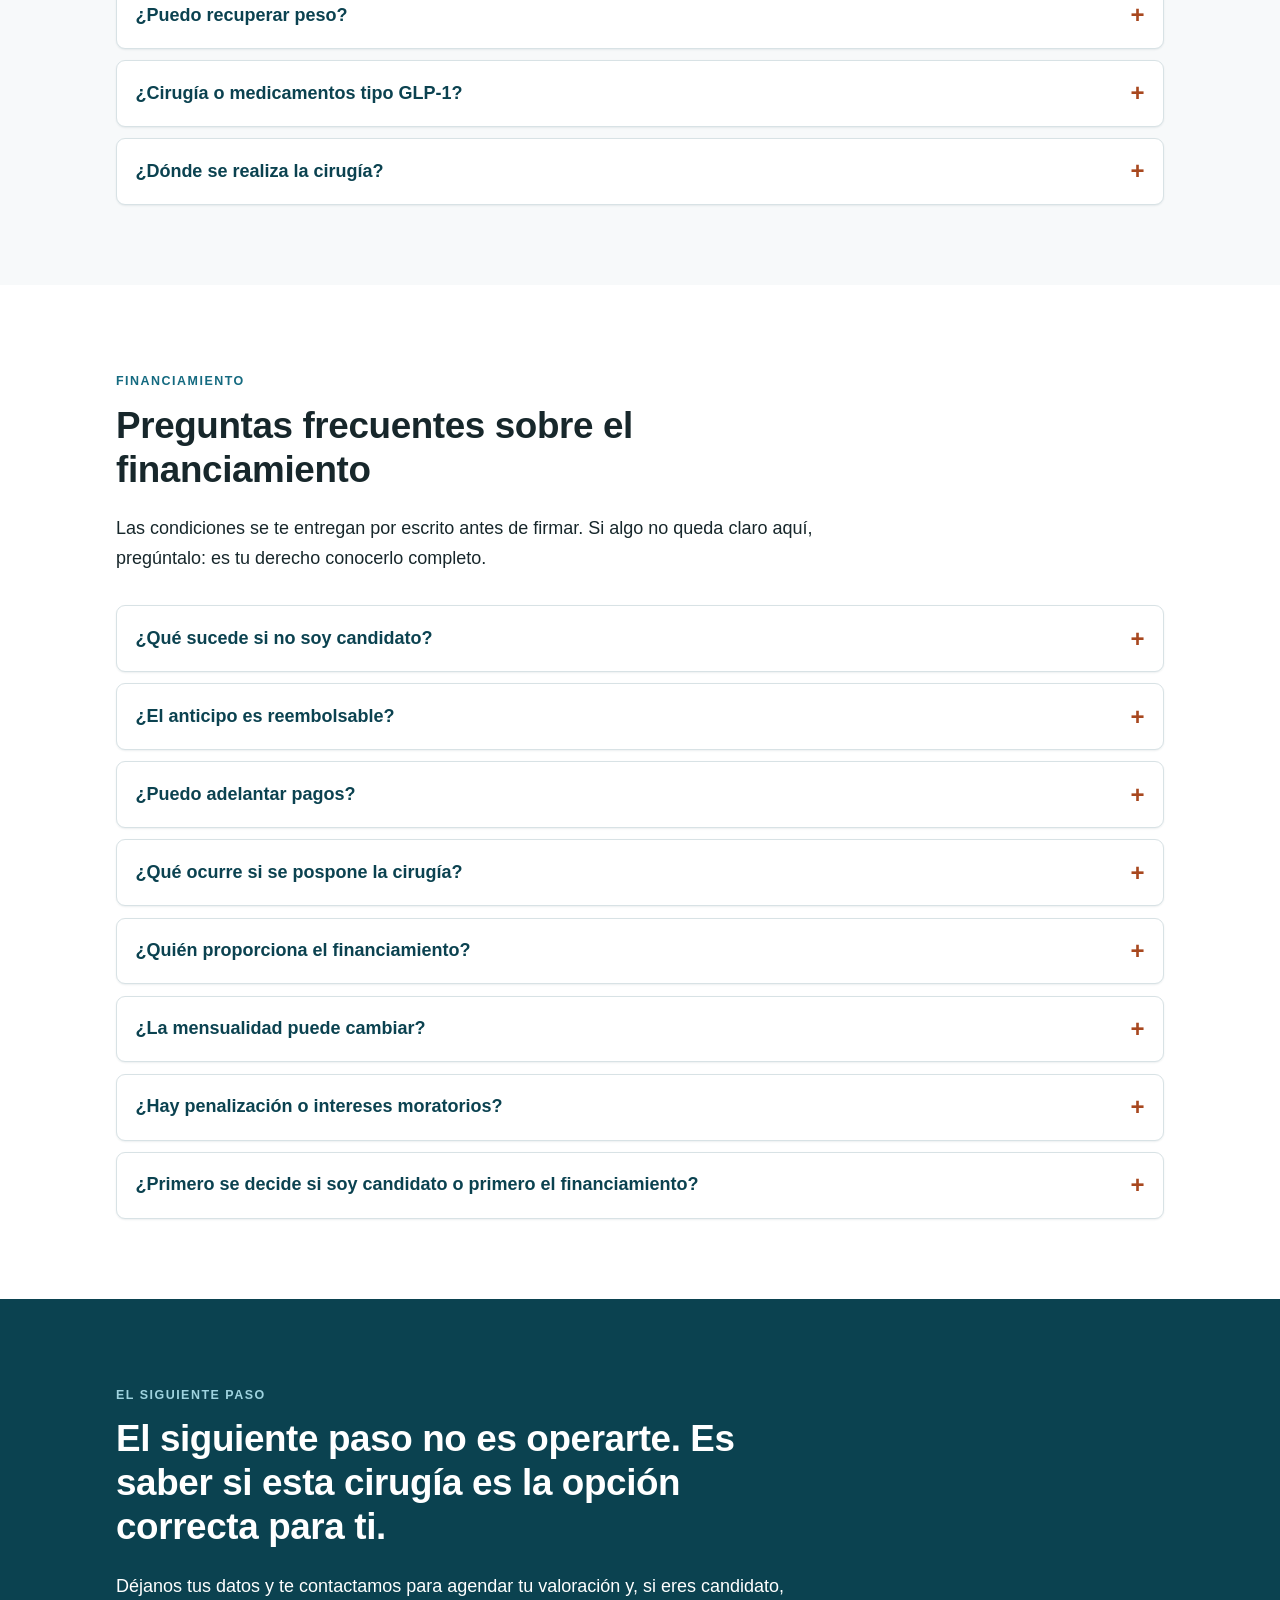
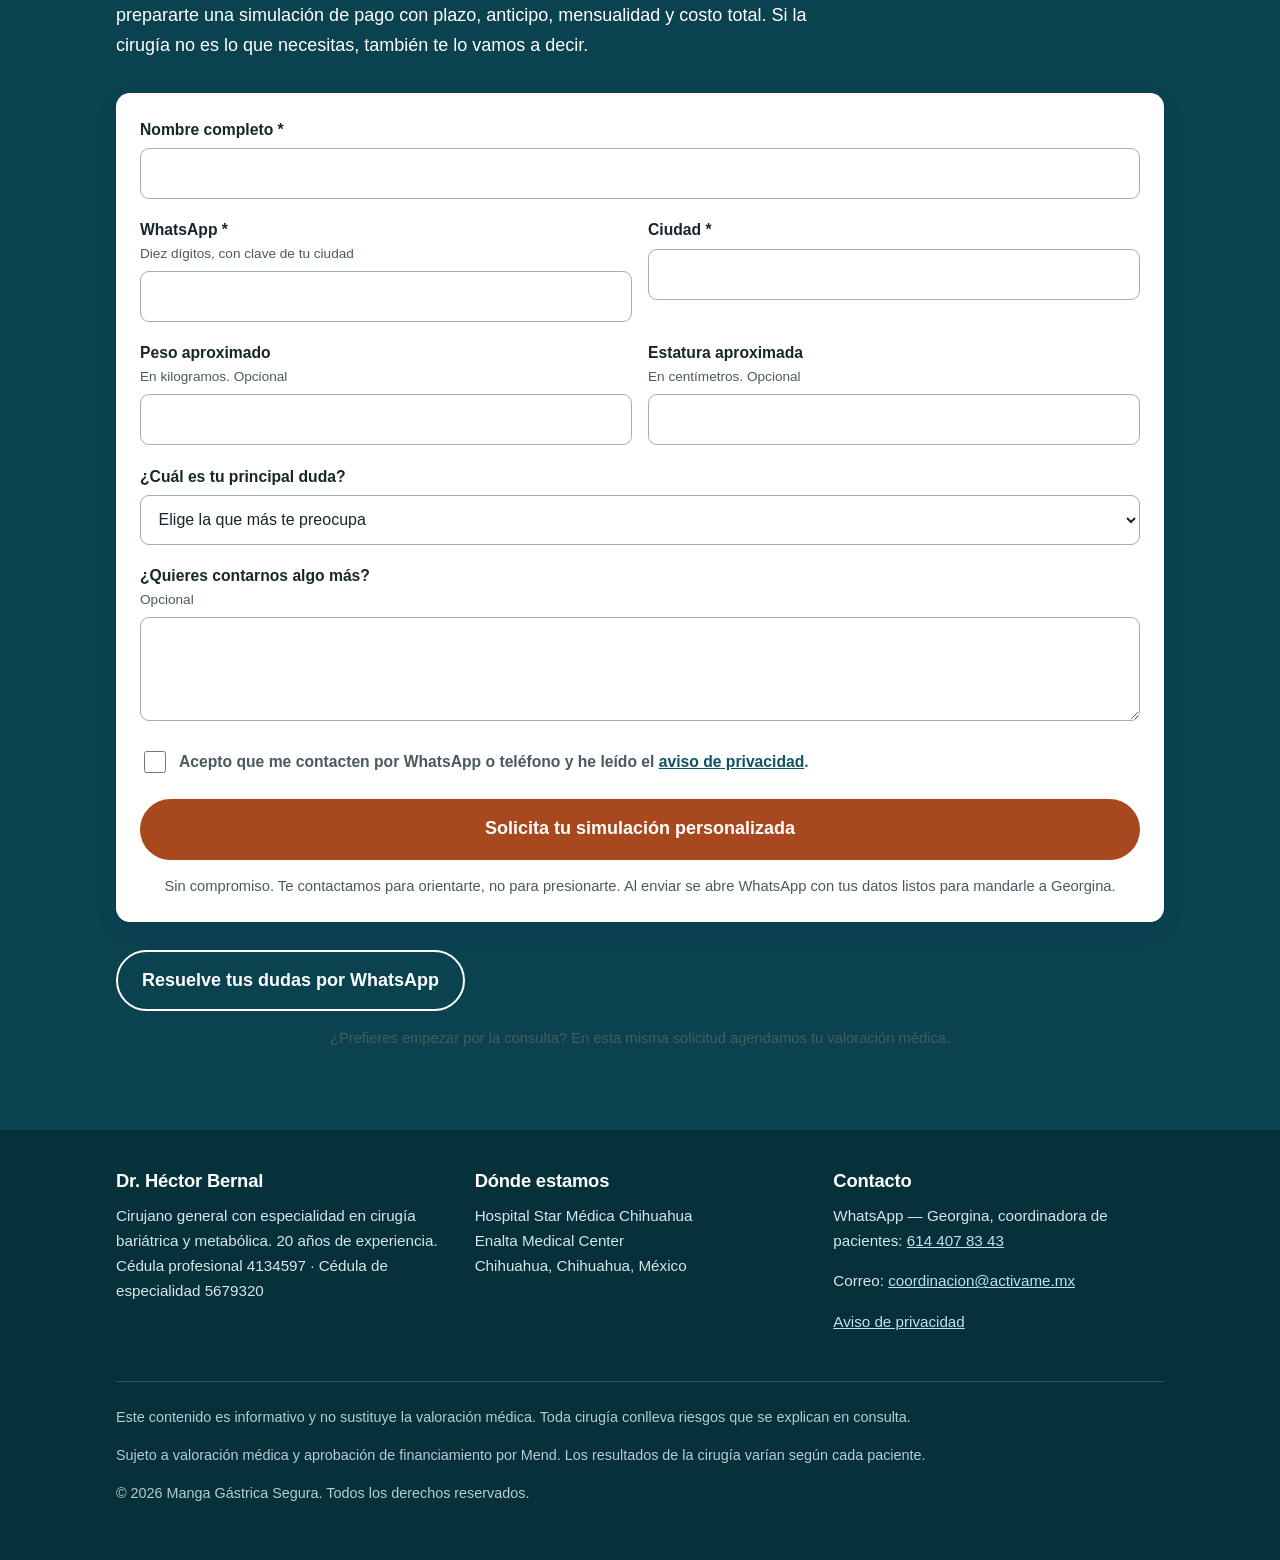
==== commit cf5af27f: "Conecta las dos fotos reales del Dr. Bernal y su equipo Las cuatro imágenes llegaron al repositorio " ====
--- a/index.html
+++ b/index.html
@@ -24,9 +24,11 @@
 <meta property="og:title" content="Manga Gástrica Segura | La calidad no cambia. La forma de pagar, sí.">
 <meta property="og:description" content="No bajamos el estándar: cambiamos la forma de pagarlo. Manga gástrica en Chihuahua con 20 años de experiencia y planes de pago de 6 a 36 meses a través de Mend.">
 <meta property="og:url" content="https://manga-gastrica-segura.vercel.app/">
-<!-- Cuando exista la foto real, añádase aquí og:image (1200×630 px) y cámbiese
-     twitter:card a summary_large_image. -->
-<meta name="twitter:card" content="summary">
+<meta property="og:image" content="https://manga-gastrica-segura.vercel.app/assets/img/foto-equipo.jpg">
+<meta property="og:image:width" content="1800">
+<meta property="og:image:height" content="1200">
+<meta property="og:image:alt" content="Dr. Héctor Bernal con su equipo quirúrgico">
+<meta name="twitter:card" content="summary_large_image">
 
 <!-- ANALÍTICA — pega aquí el script de Google Analytics 4 y el de Meta Pixel
      cuando existan sus identificadores. El archivo assets/js/analitica.js ya envía
@@ -82,9 +84,12 @@
       </div>
 
       <figure class="hero__media">
-        <img src="[RUTA PENDIENTE: foto-equipo.jpg]"
-             alt="Dr. Héctor Bernal con su equipo quirúrgico"
-             width="1200" height="900">
+        <picture>
+          <source srcset="assets/img/foto-equipo.webp" type="image/webp">
+          <img src="assets/img/foto-equipo.jpg"
+               alt="Dr. Héctor Bernal con su equipo quirúrgico"
+               width="1800" height="1200" loading="eager" decoding="async" fetchpriority="high">
+        </picture>
       </figure>
     </div>
   </section>
@@ -135,9 +140,12 @@
   <section class="seccion seccion--hueso" aria-labelledby="t-doctor">
     <div class="envoltura perfil">
       <figure>
-        <img src="[RUTA PENDIENTE: foto-dr-bernal.jpg]"
-             alt="Dr. Héctor Bernal, cirujano bariátrico"
-             loading="lazy">
+        <picture>
+          <source srcset="assets/img/foto-dr-bernal.webp" type="image/webp">
+          <img src="assets/img/foto-dr-bernal.jpg"
+               alt="Dr. Héctor Bernal, cirujano bariátrico"
+               width="1000" height="1250" loading="lazy" decoding="async">
+        </picture>
       </figure>
 
       <div>
@@ -975,7 +983,7 @@
         }
       ],
       "url": "https://manga-gastrica-segura.vercel.app/",
-      "image": "https://manga-gastrica-segura.vercel.app/[RUTA PENDIENTE: foto-dr-bernal.jpg]",
+      "image": "https://manga-gastrica-segura.vercel.app/assets/img/foto-dr-bernal.jpg",
       "worksFor": { "@id": "https://manga-gastrica-segura.vercel.app/#programa" },
       "hospitalAffiliation": [
         { "@type": "Hospital", "name": "Hospital Star Médica Chihuahua" },
--- a/assets/css/styles.css
+++ b/assets/css/styles.css
@@ -246,6 +246,7 @@
   max-width: 46ch;
 }
 .hero__media { margin-top: 2.25rem; }
+.hero__media picture { display: block; }
 .hero__media img {
   display: block;
   width: 100%;
@@ -460,6 +461,7 @@
 
 /* ---------- 13. Perfil del médico ---------- */
 .perfil figure { margin: 0; }
+.perfil figure picture { display: block; }
 .perfil figure img {
   display: block;
   width: 100%;
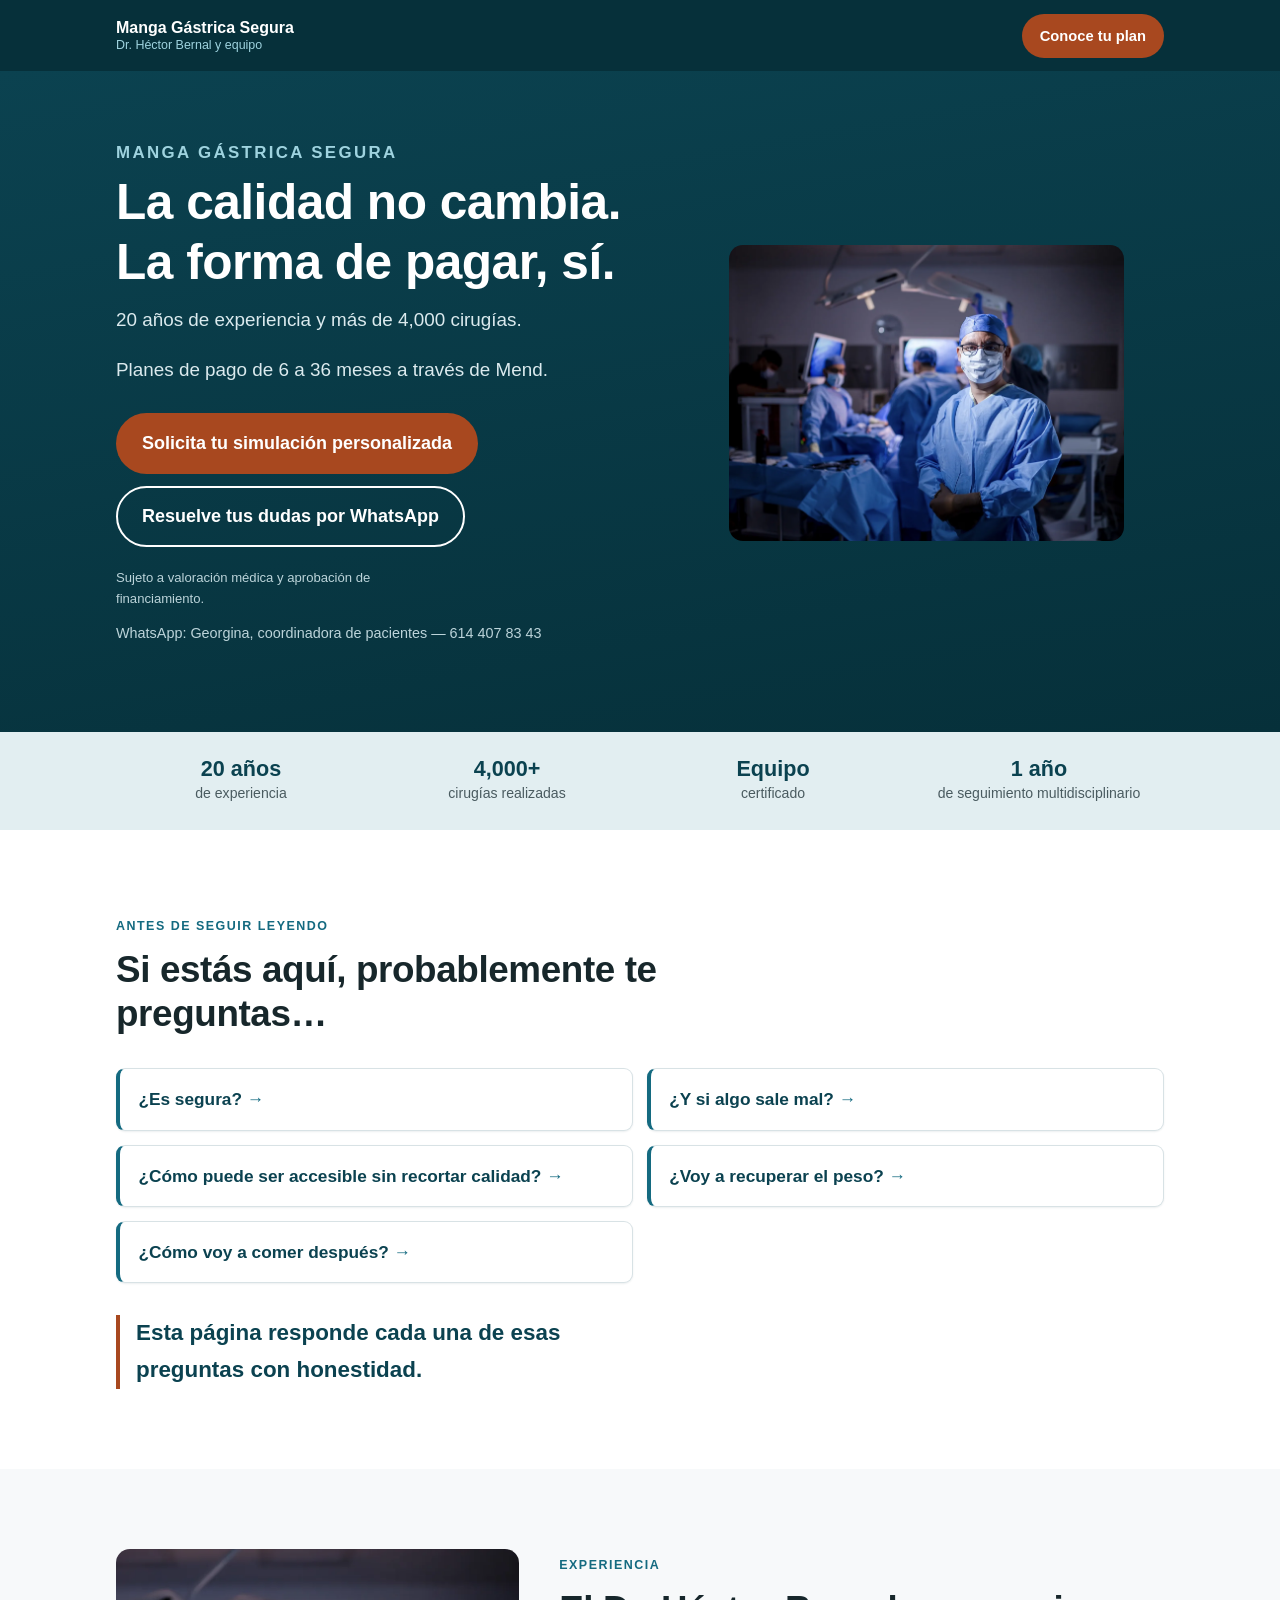
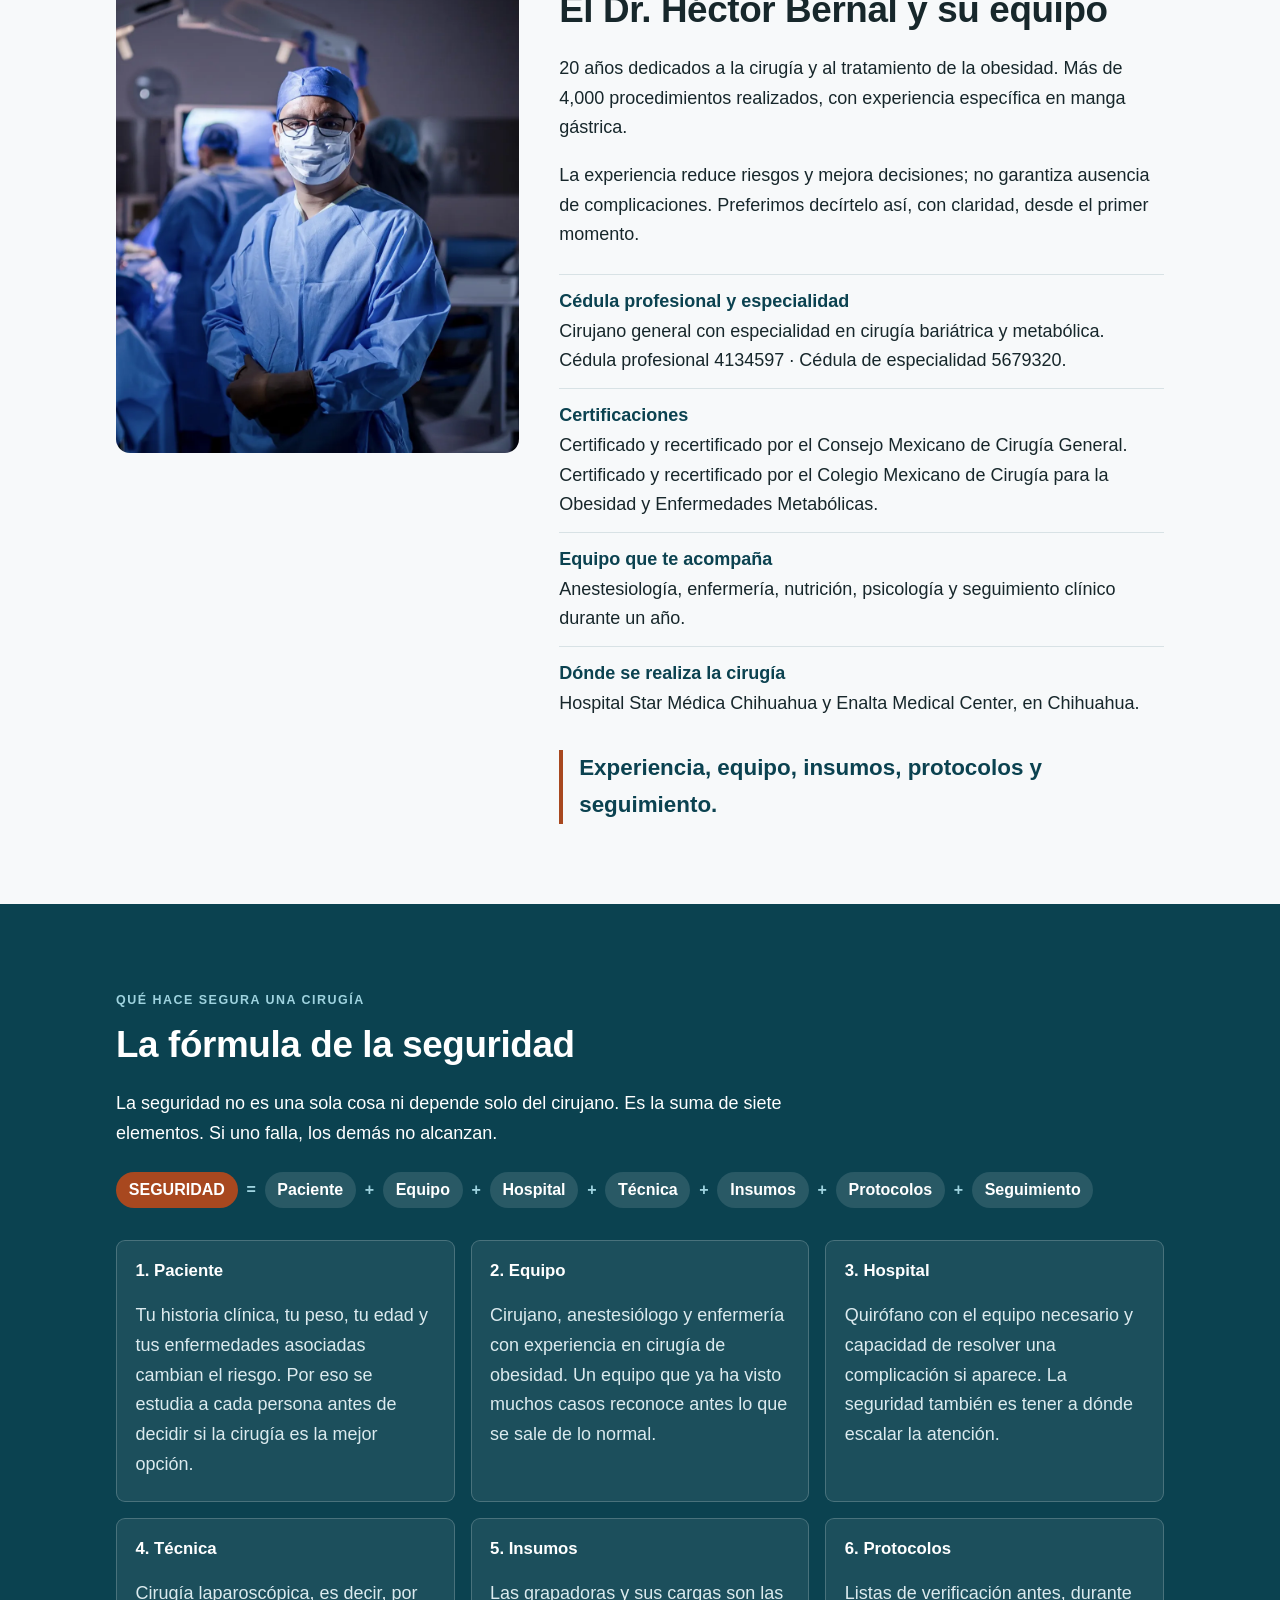
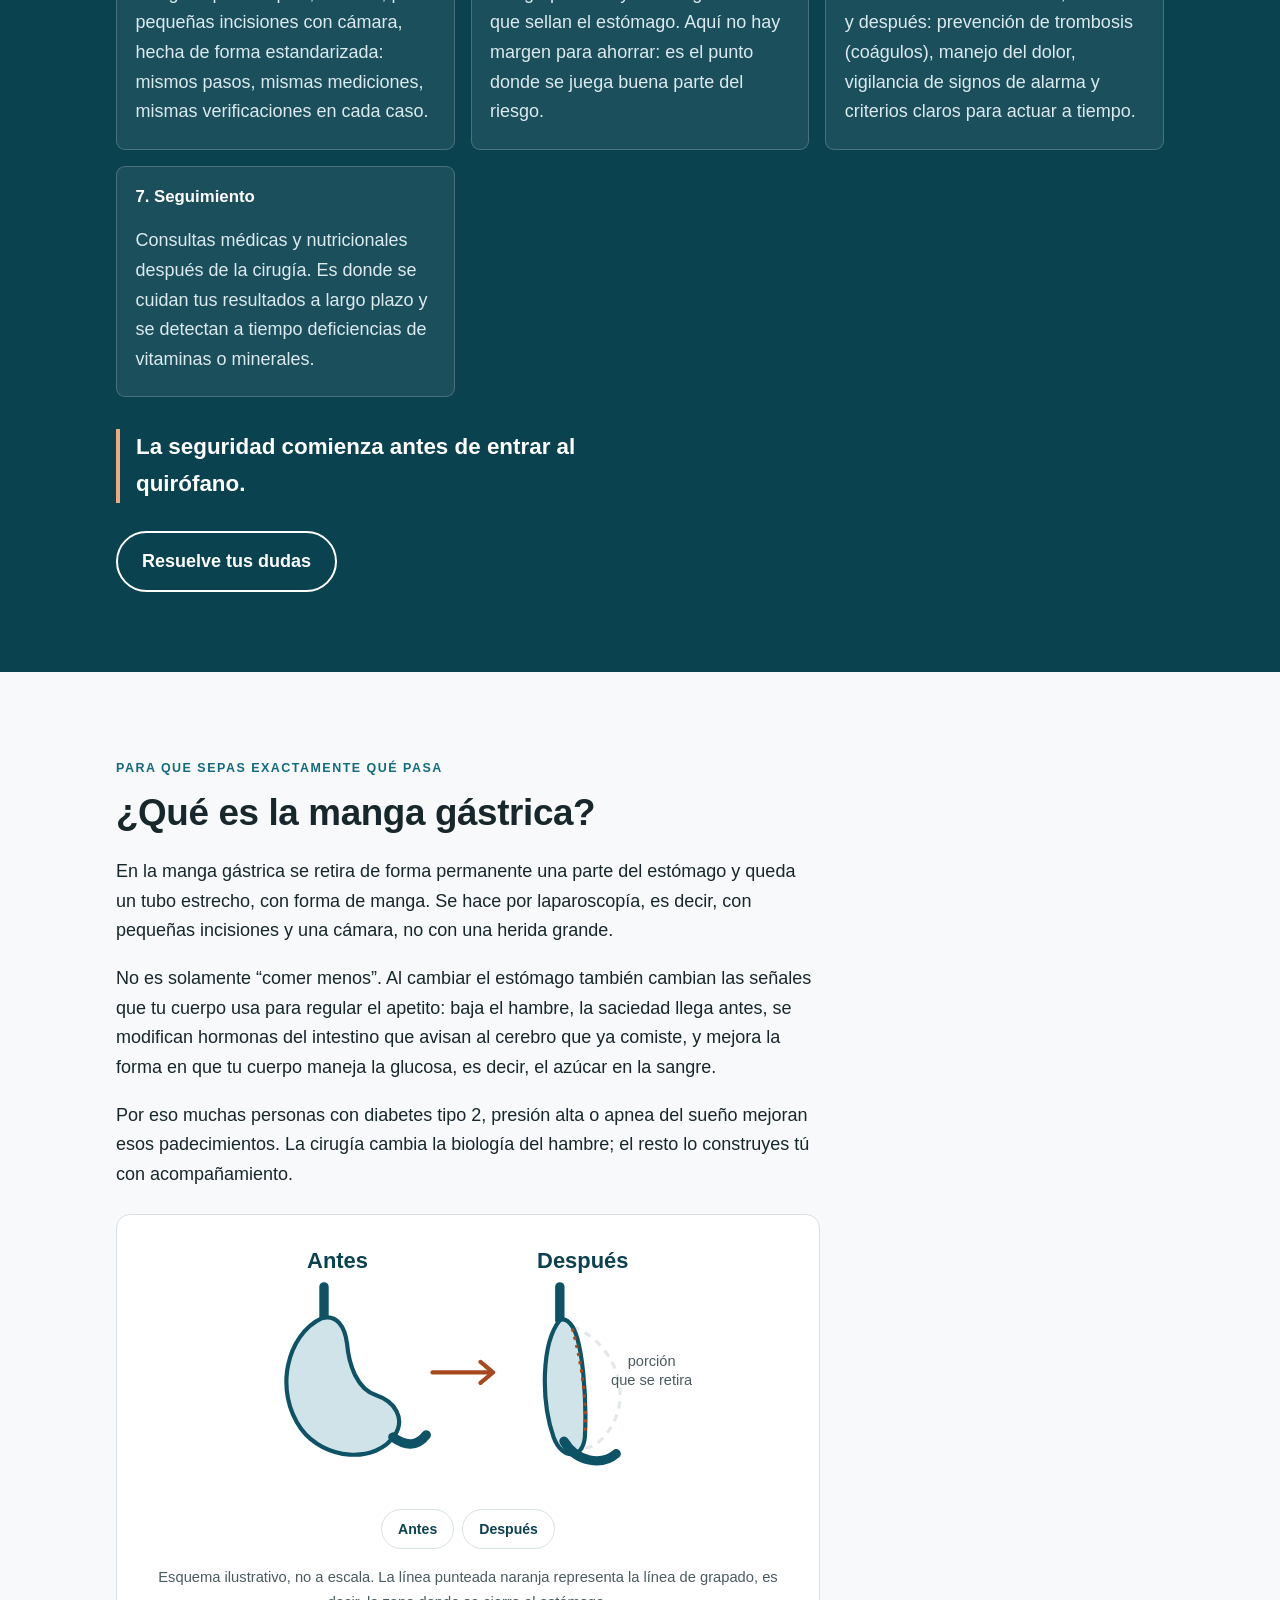
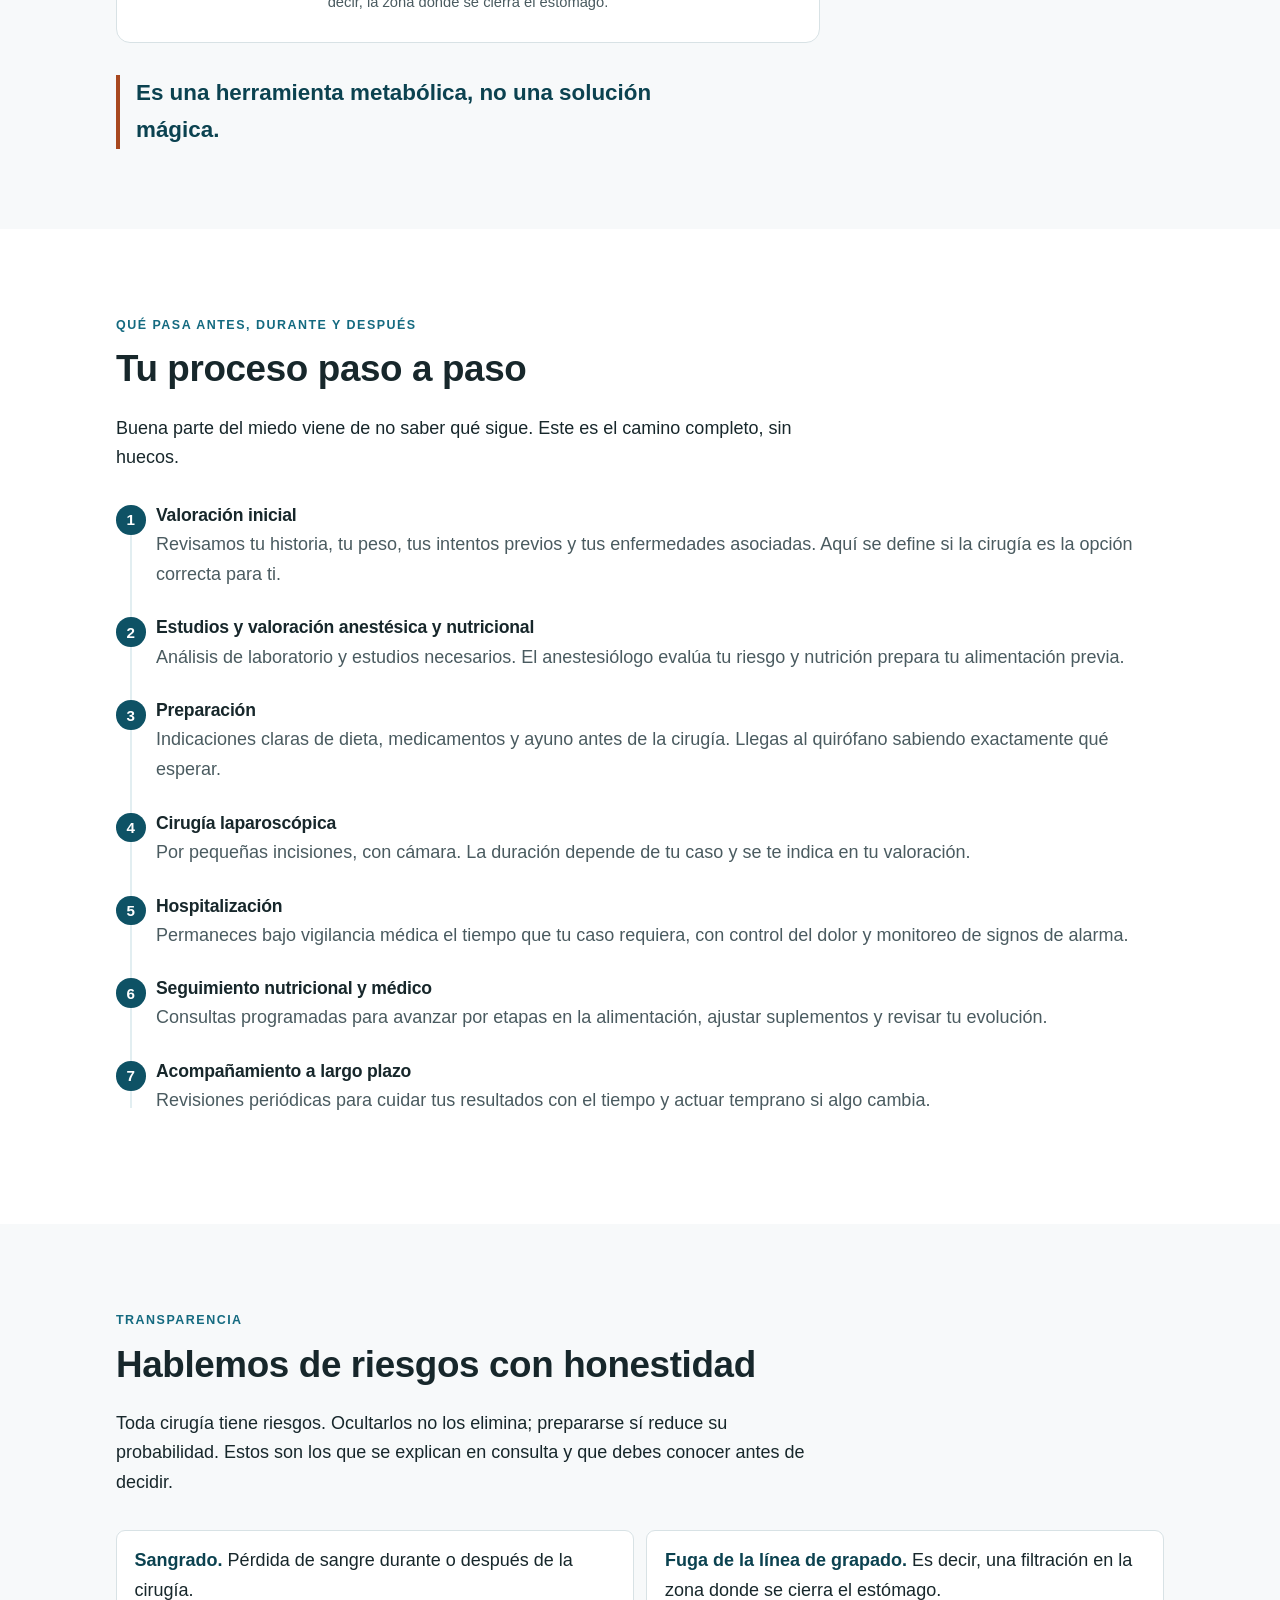
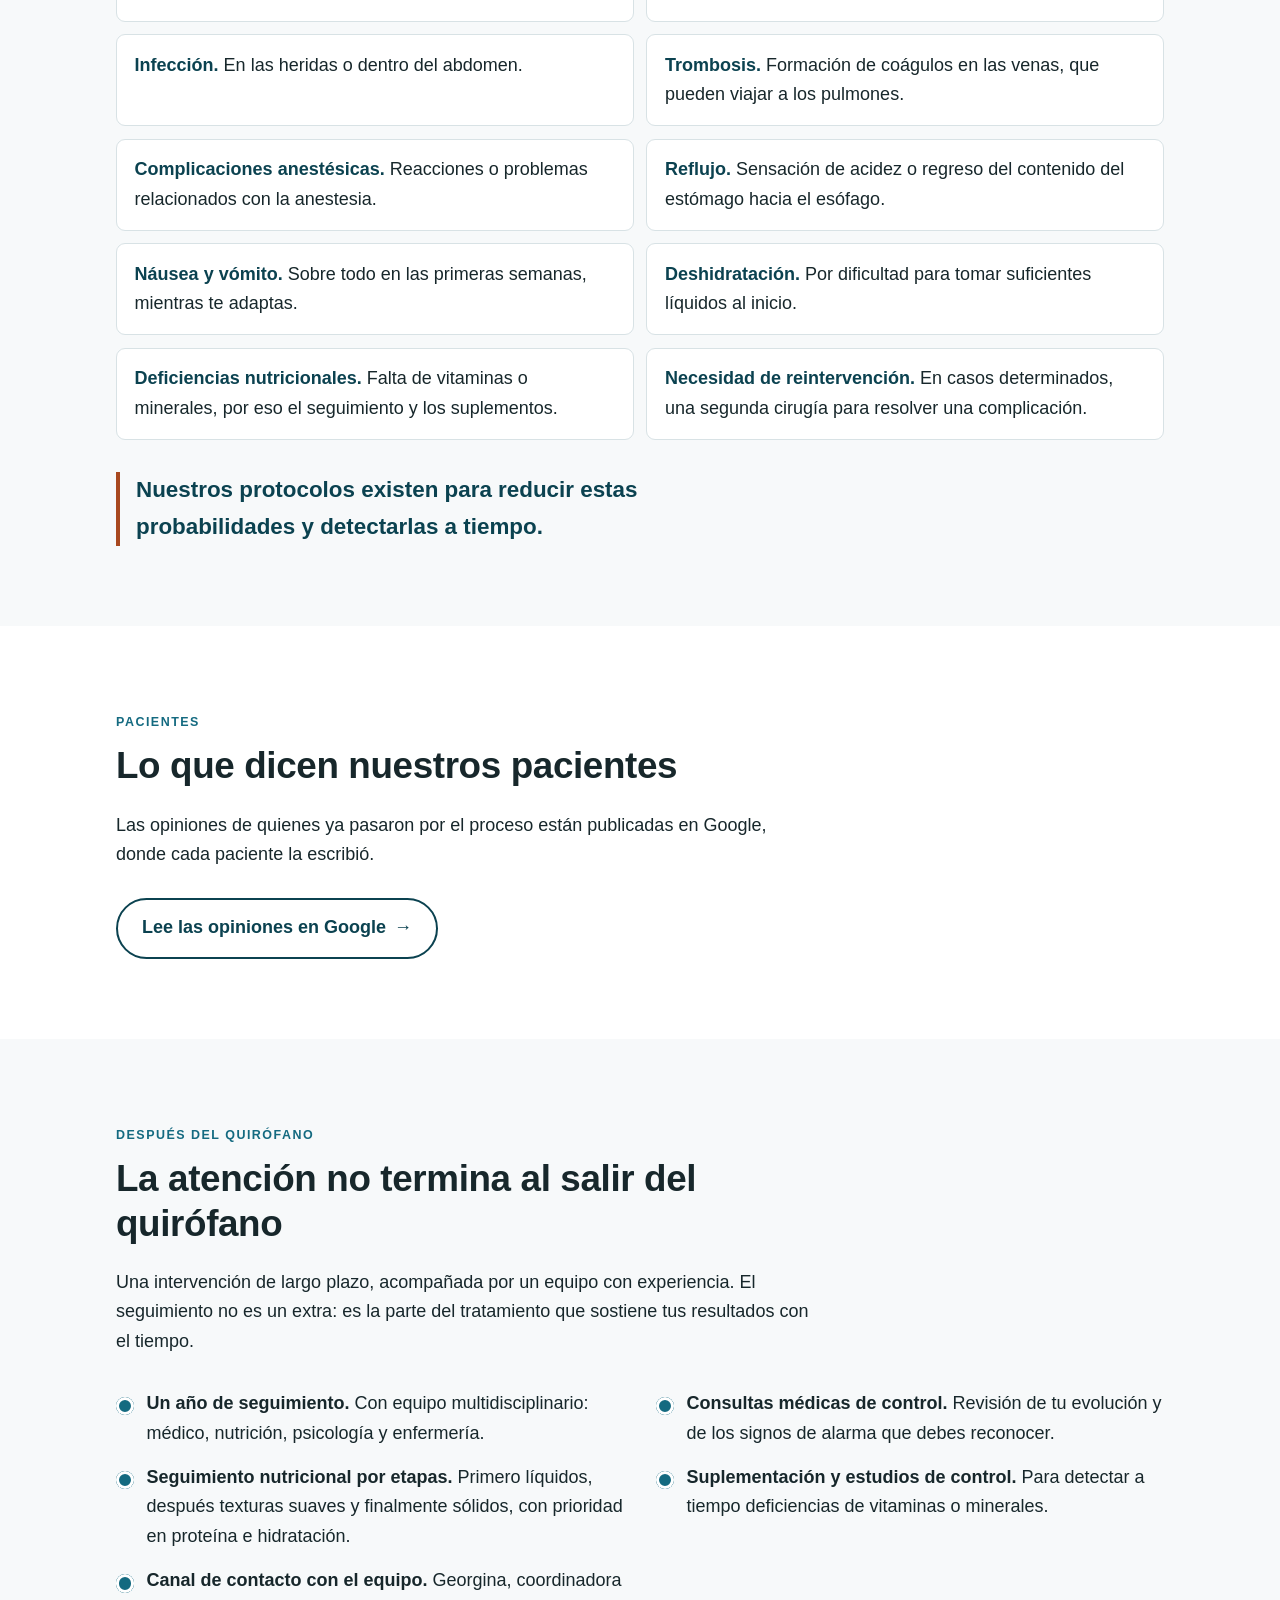
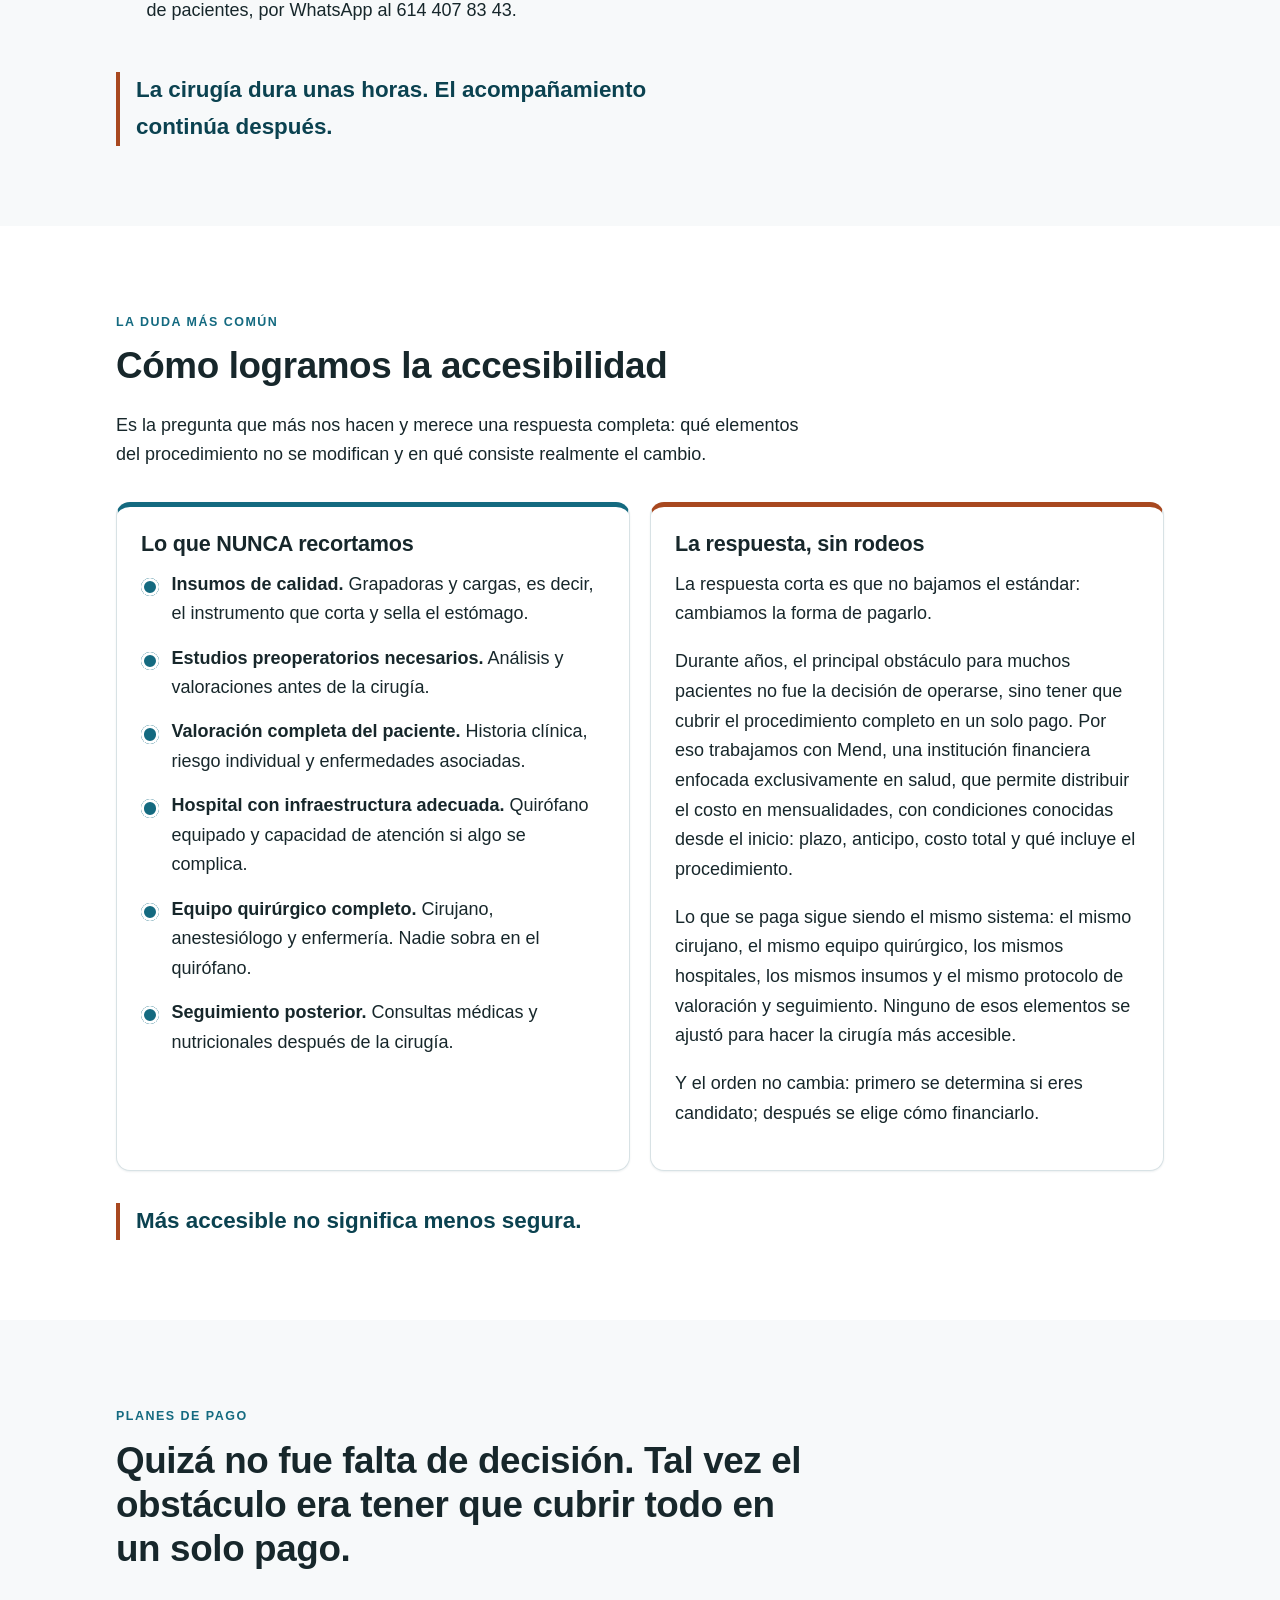
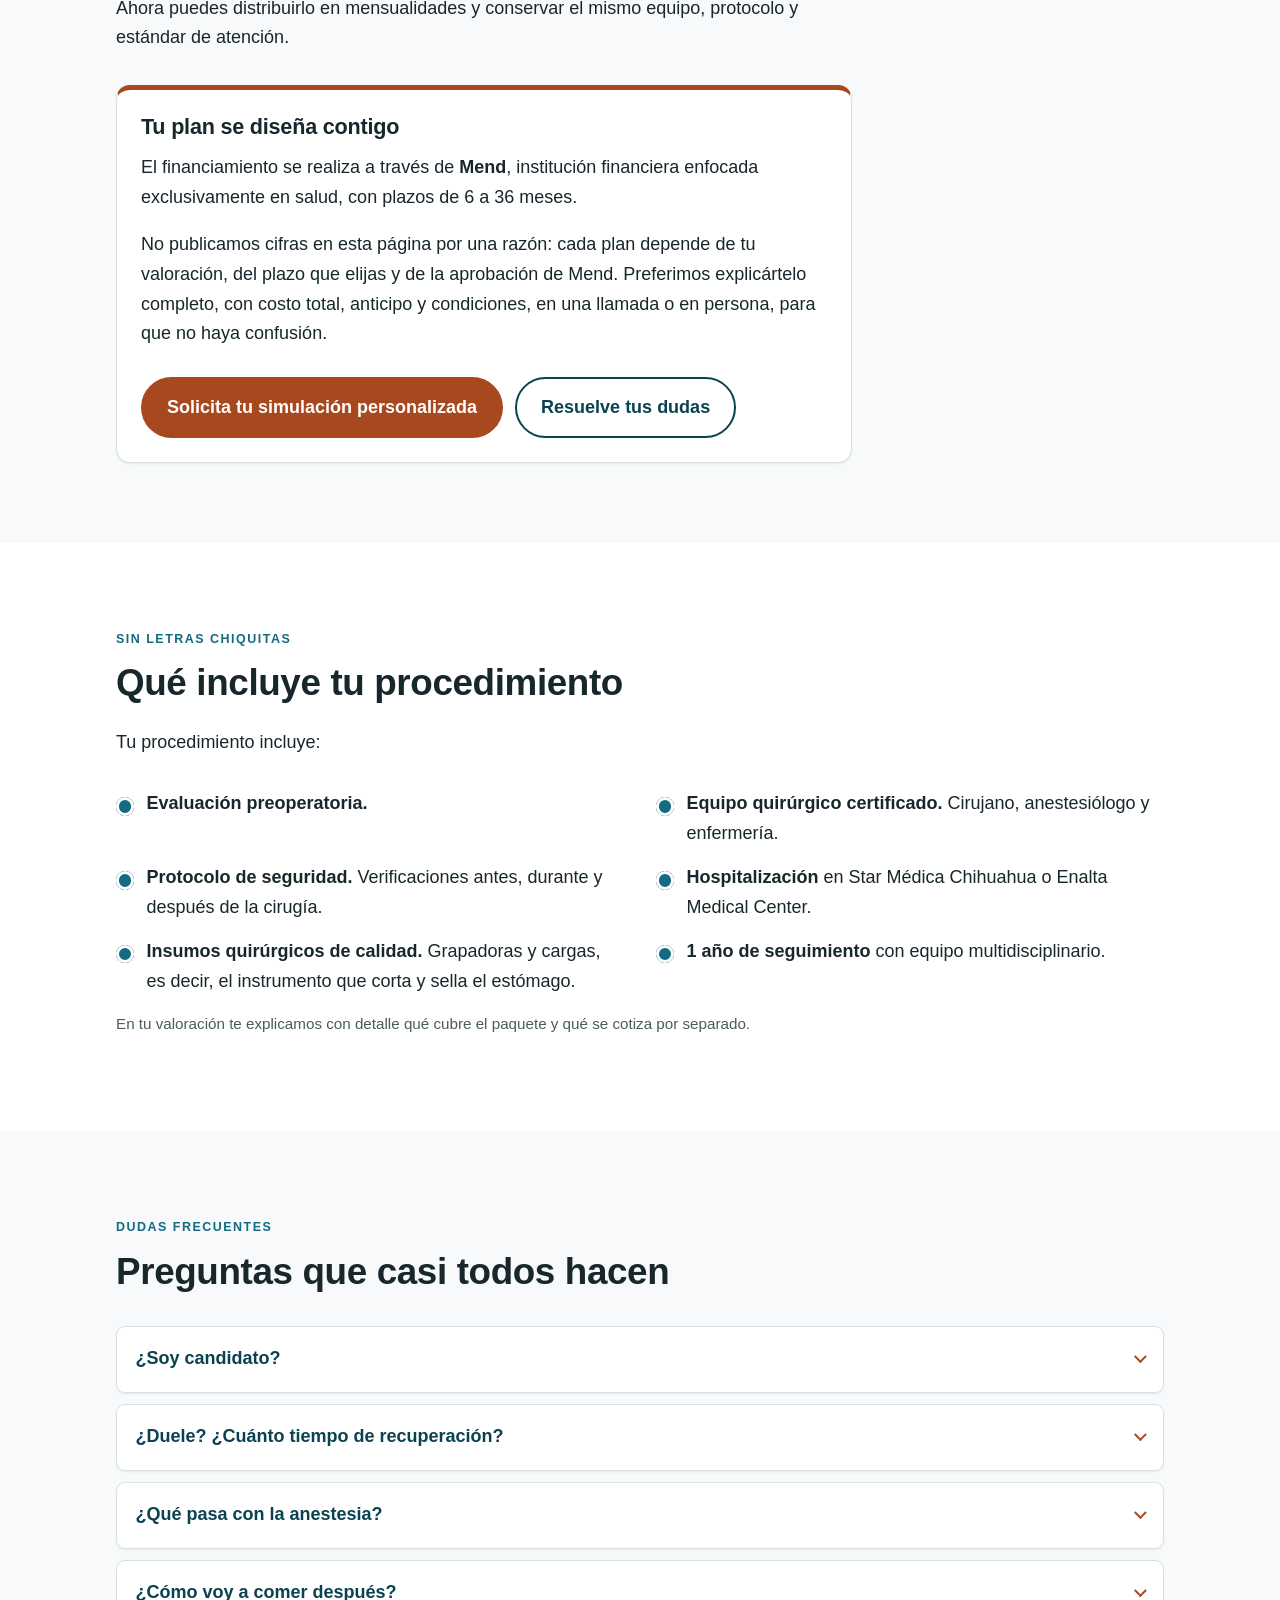
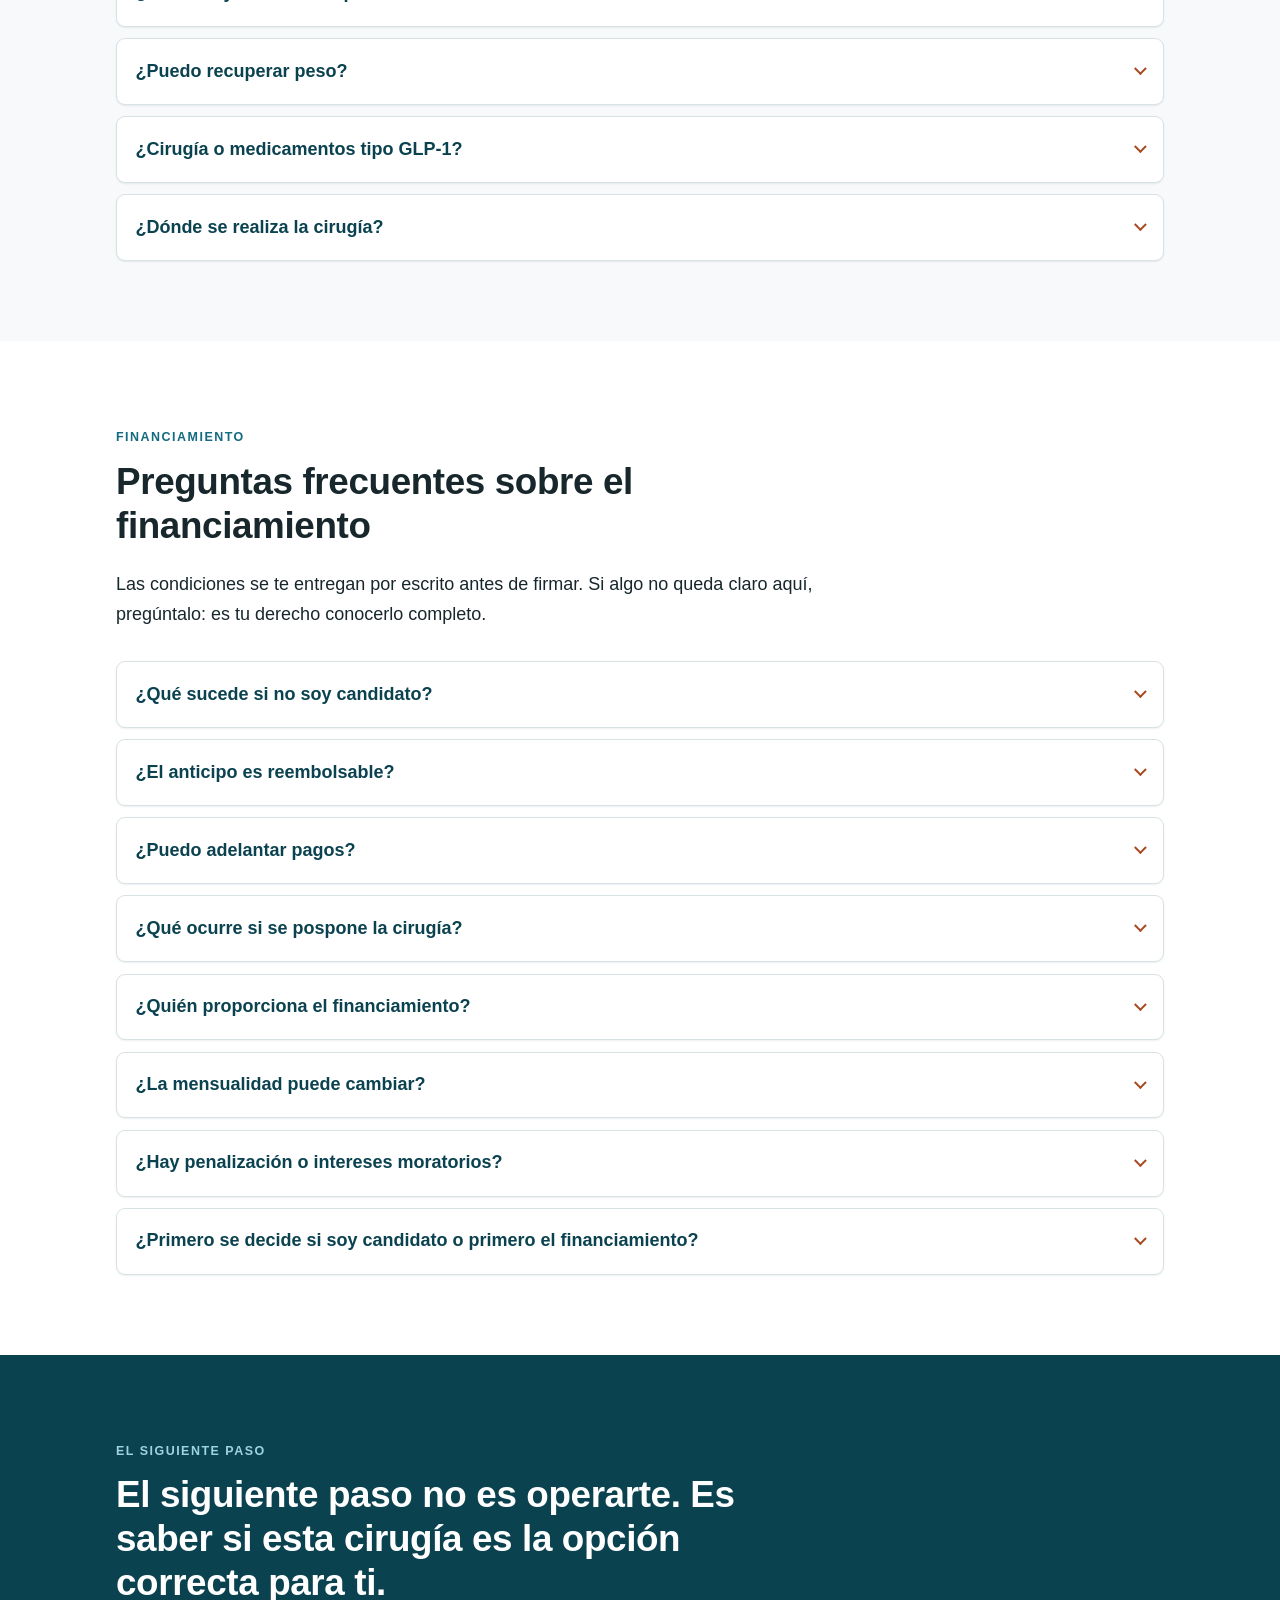
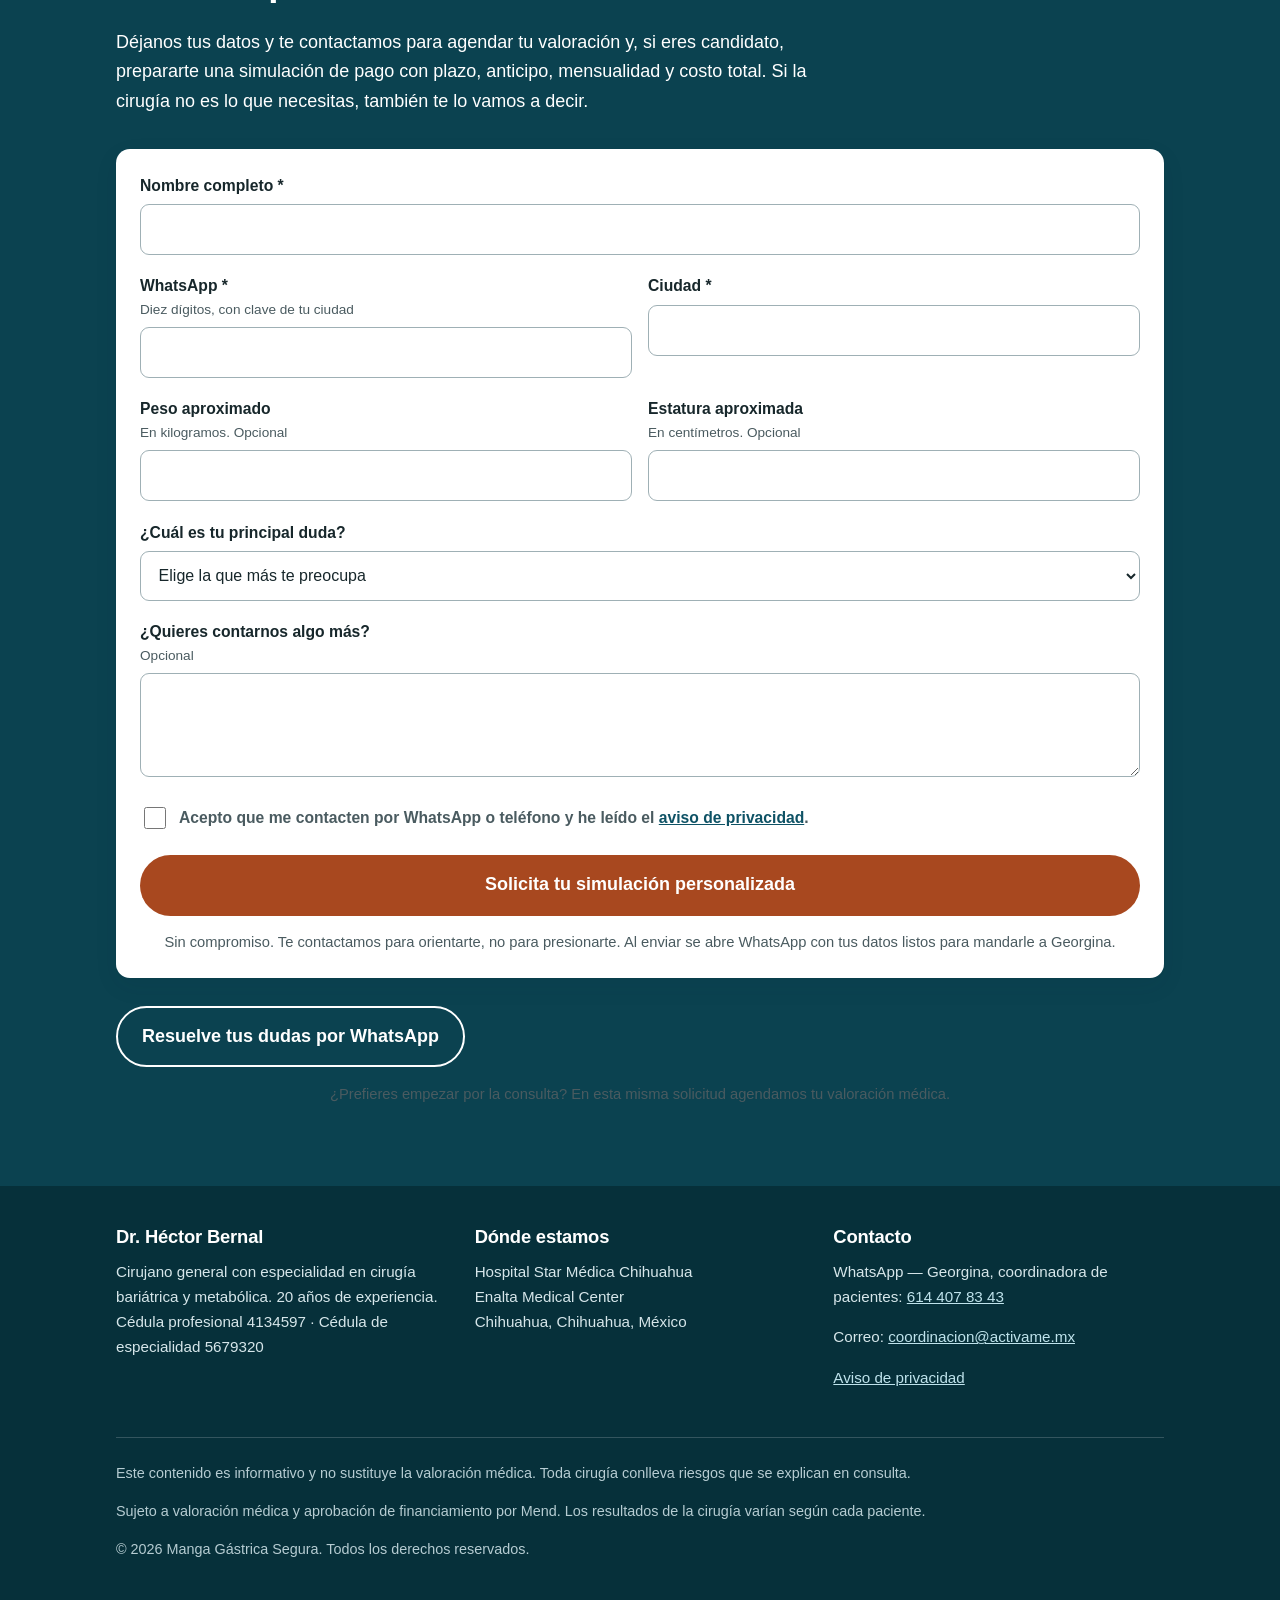
==== commit 0a28fa20: "Añade movimiento e interacción a la landing Archivo nuevo assets/js/interaccion.js con defer, un blo" ====
--- a/index.html
+++ b/index.html
@@ -1,5 +1,6 @@
 <!doctype html>
 <html lang="es-MX">
+<script>document.documentElement.className+=" js";</script>
 <head>
 <meta charset="utf-8">
 <meta name="viewport" content="width=device-width, initial-scale=1">
@@ -99,11 +100,11 @@
     <div class="envoltura">
       <ul class="confianza__lista">
         <li>
-          <span class="confianza__dato">20 años</span>
+          <span class="confianza__dato" data-contador="20" data-sufijo=" años">20 años</span>
           <span class="confianza__texto">de experiencia</span>
         </li>
         <li>
-          <span class="confianza__dato">4,000+</span>
+          <span class="confianza__dato" data-contador="4000" data-miles="1" data-sufijo="+">4,000+</span>
           <span class="confianza__texto">cirugías realizadas</span>
         </li>
         <li>
@@ -111,7 +112,7 @@
           <span class="confianza__texto">certificado</span>
         </li>
         <li>
-          <span class="confianza__dato">1 año</span>
+          <span class="confianza__dato" data-contador="1" data-sufijo=" año">1 año</span>
           <span class="confianza__texto">de seguimiento multidisciplinario</span>
         </li>
       </ul>
@@ -126,11 +127,11 @@
         <h2 id="t-empatia">Si estás aquí, probablemente te preguntas…</h2>
       </div>
       <ul class="empatia__lista">
-        <li>¿Es segura?</li>
-        <li>¿Y si algo sale mal?</li>
-        <li>¿Cómo puede ser accesible sin recortar calidad?</li>
-        <li>¿Voy a recuperar el peso?</li>
-        <li>¿Cómo voy a comer después?</li>
+        <li><a href="#seguridad" data-pregunta>¿Es segura?</a></li>
+        <li><a href="#riesgos" data-pregunta>¿Y si algo sale mal?</a></li>
+        <li><a href="#accesibilidad" data-pregunta>¿Cómo puede ser accesible sin recortar calidad?</a></li>
+        <li><a href="#faq-recuperar-peso" data-pregunta>¿Voy a recuperar el peso?</a></li>
+        <li><a href="#faq-comer-despues" data-pregunta>¿Cómo voy a comer después?</a></li>
       </ul>
       <p class="destacado">Esta página responde cada una de esas preguntas con honestidad.</p>
     </div>
@@ -188,7 +189,7 @@
   </section>
 
   <!-- ============ 3. SEGURIDAD ============ -->
-  <section class="seccion seccion--azul" aria-labelledby="t-formula">
+  <section class="seccion seccion--azul" id="seguridad" aria-labelledby="t-formula">
     <div class="envoltura">
       <div class="seccion__intro">
         <span class="etiqueta-seccion">Qué hace segura una cirugía</span>
@@ -202,13 +203,13 @@
       <p class="formula" aria-hidden="true">
         <span class="formula__titulo">SEGURIDAD</span>
         <span class="formula__igual">=</span>
-        <span class="formula__pieza">Paciente</span><span class="formula__mas">+</span>
-        <span class="formula__pieza">Equipo</span><span class="formula__mas">+</span>
-        <span class="formula__pieza">Hospital</span><span class="formula__mas">+</span>
-        <span class="formula__pieza">Técnica</span><span class="formula__mas">+</span>
-        <span class="formula__pieza">Insumos</span><span class="formula__mas">+</span>
-        <span class="formula__pieza">Protocolos</span><span class="formula__mas">+</span>
-        <span class="formula__pieza">Seguimiento</span>
+        <span class="formula__pieza" data-termino="paciente">Paciente</span><span class="formula__mas">+</span>
+        <span class="formula__pieza" data-termino="equipo">Equipo</span><span class="formula__mas">+</span>
+        <span class="formula__pieza" data-termino="hospital">Hospital</span><span class="formula__mas">+</span>
+        <span class="formula__pieza" data-termino="tecnica">Técnica</span><span class="formula__mas">+</span>
+        <span class="formula__pieza" data-termino="insumos">Insumos</span><span class="formula__mas">+</span>
+        <span class="formula__pieza" data-termino="protocolos">Protocolos</span><span class="formula__mas">+</span>
+        <span class="formula__pieza" data-termino="seguimiento">Seguimiento</span>
       </p>
       <p class="solo-lectores">
         Seguridad es igual a paciente, más equipo, más hospital, más técnica, más insumos,
@@ -216,49 +217,49 @@
       </p>
 
       <div class="acordeon">
-        <details class="pieza" open>
+        <details class="pieza" data-termino="paciente" id="pieza-paciente" open>
           <summary>1. Paciente</summary>
           <p class="pieza__cuerpo">
             Tu historia clínica, tu peso, tu edad y tus enfermedades asociadas cambian el riesgo.
             Por eso se estudia a cada persona antes de decidir si la cirugía es la mejor opción.
           </p>
         </details>
-        <details class="pieza">
+        <details class="pieza" data-termino="equipo" id="pieza-equipo">
           <summary>2. Equipo</summary>
           <p class="pieza__cuerpo">
             Cirujano, anestesiólogo y enfermería con experiencia en cirugía de obesidad.
             Un equipo que ya ha visto muchos casos reconoce antes lo que se sale de lo normal.
           </p>
         </details>
-        <details class="pieza">
+        <details class="pieza" data-termino="hospital" id="pieza-hospital">
           <summary>3. Hospital</summary>
           <p class="pieza__cuerpo">
             Quirófano con el equipo necesario y capacidad de resolver una complicación si aparece.
             La seguridad también es tener a dónde escalar la atención.
           </p>
         </details>
-        <details class="pieza">
+        <details class="pieza" data-termino="tecnica" id="pieza-tecnica">
           <summary>4. Técnica</summary>
           <p class="pieza__cuerpo">
             Cirugía laparoscópica, es decir, por pequeñas incisiones con cámara, hecha de forma
             estandarizada: mismos pasos, mismas mediciones, mismas verificaciones en cada caso.
           </p>
         </details>
-        <details class="pieza">
+        <details class="pieza" data-termino="insumos" id="pieza-insumos">
           <summary>5. Insumos</summary>
           <p class="pieza__cuerpo">
             Las grapadoras y sus cargas son las que sellan el estómago. Aquí no hay margen para
             ahorrar: es el punto donde se juega buena parte del riesgo.
           </p>
         </details>
-        <details class="pieza">
+        <details class="pieza" data-termino="protocolos" id="pieza-protocolos">
           <summary>6. Protocolos</summary>
           <p class="pieza__cuerpo">
             Listas de verificación antes, durante y después: prevención de trombosis (coágulos),
             manejo del dolor, vigilancia de signos de alarma y criterios claros para actuar a tiempo.
           </p>
         </details>
-        <details class="pieza">
+        <details class="pieza" data-termino="seguimiento" id="pieza-seguimiento">
           <summary>7. Seguimiento</summary>
           <p class="pieza__cuerpo">
             Consultas médicas y nutricionales después de la cirugía. Es donde se cuidan tus
@@ -299,7 +300,7 @@
         </p>
 
         <figure class="esquema">
-          <svg viewBox="0 0 460 240" role="img" aria-labelledby="titulo-esquema desc-esquema">
+          <svg viewBox="0 0 460 240" role="img" aria-labelledby="titulo-esquema desc-esquema" class="esquema__svg">
             <title id="titulo-esquema">Esquema comparativo del estómago antes y después de la manga gástrica</title>
             <desc id="desc-esquema">
               A la izquierda, un estómago completo con forma de bolsa amplia. A la derecha, el mismo
@@ -308,12 +309,12 @@
             </desc>
 
             <!-- ANTES -->
-            <g>
+            <g class="esq-grupo" data-estado="antes">
               <text x="105" y="24" text-anchor="middle" font-family="sans-serif" font-size="21" font-weight="700" fill="#0b4250">Antes</text>
               <!-- esófago -->
               <path d="M92 42 L92 74" stroke="#0e5265" stroke-width="9" stroke-linecap="round" fill="none"/>
               <!-- cuerpo del estómago -->
-              <path d="M90 72 C 56 88, 44 142, 70 178 C 92 208, 142 212, 160 184 C 170 168, 160 152, 142 146 C 124 140, 116 118, 114 96 C 112 80, 104 68, 90 72 Z"
+              <path class="esq-trazo" d="M90 72 C 56 88, 44 142, 70 178 C 92 208, 142 212, 160 184 C 170 168, 160 152, 142 146 C 124 140, 116 118, 114 96 C 112 80, 104 68, 90 72 Z"
                     fill="#cfe3e8" stroke="#0e5265" stroke-width="4" stroke-linejoin="round"/>
               <!-- salida (duodeno) -->
               <path d="M158 186 C 172 196, 182 194, 190 184" stroke="#0e5265" stroke-width="9" stroke-linecap="round" fill="none"/>
@@ -326,24 +327,31 @@
             </g>
 
             <!-- DESPUÉS -->
-            <g>
+            <g class="esq-grupo" data-estado="despues">
               <text x="340" y="24" text-anchor="middle" font-family="sans-serif" font-size="21" font-weight="700" fill="#0b4250">Después</text>
               <!-- esófago -->
               <path d="M318 42 L318 74" stroke="#0e5265" stroke-width="9" stroke-linecap="round" fill="none"/>
               <!-- porción retirada, punteada -->
-              <path d="M330 80 C 372 96, 392 150, 360 186 C 344 204, 330 196, 330 180 Z"
+              <path class="esq-retirada" d="M330 80 C 372 96, 392 150, 360 186 C 344 204, 330 196, 330 180 Z"
                     fill="#ffffff" stroke="#93a7ac" stroke-width="3" stroke-dasharray="7 6" stroke-linejoin="round"/>
               <!-- manga -->
-              <path d="M318 74 C 300 96, 300 152, 312 186 C 320 208, 340 208, 342 186 C 344 150, 340 96, 330 80 C 326 74, 322 72, 318 74 Z"
+              <path class="esq-trazo" d="M318 74 C 300 96, 300 152, 312 186 C 320 208, 340 208, 342 186 C 344 150, 340 96, 330 80 C 326 74, 322 72, 318 74 Z"
                     fill="#cfe3e8" stroke="#0e5265" stroke-width="4" stroke-linejoin="round"/>
               <!-- línea de grapado -->
-              <path d="M330 82 C 340 118, 344 156, 342 184" stroke="#a8481f" stroke-width="3" stroke-dasharray="3 5" fill="none"/>
+              <path class="esq-grapado" d="M330 82 C 340 118, 344 156, 342 184" stroke="#a8481f" stroke-width="3" stroke-dasharray="3 5" fill="none"/>
               <!-- salida -->
               <path d="M322 190 C 334 210, 358 214, 372 202" stroke="#0e5265" stroke-width="9" stroke-linecap="round" fill="none"/>
               <text x="406" y="118" text-anchor="middle" font-family="sans-serif" font-size="14" fill="#4a5b60">porción</text>
               <text x="406" y="136" text-anchor="middle" font-family="sans-serif" font-size="14" fill="#4a5b60">que se retira</text>
             </g>
           </svg>
+          <!-- Los botones sólo enfatizan una mitad del esquema: no ocultan la otra, para que
+               la comparación entre antes y después siga leyéndose completa. Los añade el
+               JavaScript, así que sin él el esquema se ve entero, como hasta ahora. -->
+          <div class="esquema__controles" hidden>
+            <button type="button" class="esquema__boton" data-esquema="antes" aria-pressed="false">Antes</button>
+            <button type="button" class="esquema__boton" data-esquema="despues" aria-pressed="false">Después</button>
+          </div>
           <figcaption>
             Esquema ilustrativo, no a escala. La línea punteada naranja representa la línea de
             grapado, es decir, la zona donde se cierra el estómago.
@@ -400,7 +408,7 @@
   </section>
 
   <!-- ============ RIESGOS ============ -->
-  <section class="seccion seccion--hueso" aria-labelledby="t-riesgos">
+  <section class="seccion seccion--hueso" id="riesgos" aria-labelledby="t-riesgos">
     <div class="envoltura">
       <div class="seccion__intro">
         <span class="etiqueta-seccion">Transparencia</span>
@@ -445,7 +453,7 @@
         <a class="boton boton--secundario"
            href="https://maps.app.goo.gl/6a7LyAsivaTiBoJq8"
            target="_blank" rel="noopener"
-           data-evento="click_reviews_google" data-ubicacion="resenas">Lee las opiniones en Google →</a>
+           data-evento="click_reviews_google" data-ubicacion="resenas">Lee las opiniones en Google <span class="flecha" aria-hidden="true">→</span></a>
       </div>
     </div>
   </section>
@@ -610,72 +618,86 @@
       <div class="faq">
         <details class="faq__item">
           <summary>¿Soy candidato?</summary>
-          <div class="faq__respuesta">
-            <p>Depende de una valoración individual. Se revisan tu índice de masa corporal (IMC),
-            tus enfermedades asociadas como diabetes, presión alta o apnea del sueño, y tus intentos
-            previos con dieta o medicamentos. No todas las personas son candidatas, y decírtelo
-            también es parte del trabajo.</p>
+          <div class="faq__envoltura">
+            <div class="faq__respuesta">
+              <p>Depende de una valoración individual. Se revisan tu índice de masa corporal (IMC),
+              tus enfermedades asociadas como diabetes, presión alta o apnea del sueño, y tus intentos
+              previos con dieta o medicamentos. No todas las personas son candidatas, y decírtelo
+              también es parte del trabajo.</p>
+            </div>
           </div>
         </details>
 
         <details class="faq__item">
           <summary>¿Duele? ¿Cuánto tiempo de recuperación?</summary>
-          <div class="faq__respuesta">
-            <p>Hay molestia después de la cirugía, y se maneja con medicamentos desde el quirófano.
-            Al ser laparoscópica, las incisiones son pequeñas y la recuperación suele ser más
-            rápida que en una cirugía abierta.</p>
-            <p>El tiempo de reincorporación a tus actividades depende de tu caso y del tipo de
-            trabajo que realizas; se te indica en consulta.</p>
+          <div class="faq__envoltura">
+            <div class="faq__respuesta">
+              <p>Hay molestia después de la cirugía, y se maneja con medicamentos desde el quirófano.
+              Al ser laparoscópica, las incisiones son pequeñas y la recuperación suele ser más
+              rápida que en una cirugía abierta.</p>
+              <p>El tiempo de reincorporación a tus actividades depende de tu caso y del tipo de
+              trabajo que realizas; se te indica en consulta.</p>
+            </div>
           </div>
         </details>
 
         <details class="faq__item">
           <summary>¿Qué pasa con la anestesia?</summary>
-          <div class="faq__respuesta">
-            <p>La cirugía se realiza con anestesia general y con un anestesiólogo presente durante
-            todo el procedimiento, monitoreando tus signos vitales.</p>
-            <p>Antes de la cirugía tienes una valoración anestésica: se revisa tu historia, tus
-            estudios y tus riesgos particulares. Ese es el momento de preguntar todo lo que te
-            preocupa sobre dormir y despertar.</p>
-          </div>
-        </details>
-
-        <details class="faq__item">
+          <div class="faq__envoltura">
+            <div class="faq__respuesta">
+              <p>La cirugía se realiza con anestesia general y con un anestesiólogo presente durante
+              todo el procedimiento, monitoreando tus signos vitales.</p>
+              <p>Antes de la cirugía tienes una valoración anestésica: se revisa tu historia, tus
+              estudios y tus riesgos particulares. Ese es el momento de preguntar todo lo que te
+              preocupa sobre dormir y despertar.</p>
+            </div>
+          </div>
+        </details>
+
+        <details class="faq__item" id="faq-comer-despues">
           <summary>¿Cómo voy a comer después?</summary>
-          <div class="faq__respuesta">
-            <p>Se avanza por etapas: primero líquidos, después texturas suaves y finalmente
-            alimentos sólidos, siempre con acompañamiento de nutrición.</p>
-            <p>Las porciones son más pequeñas y la prioridad es la proteína y la hidratación.
-            No es una dieta temporal: es una nueva forma de comer que se aprende con apoyo.</p>
-          </div>
-        </details>
-
-        <details class="faq__item">
+          <div class="faq__envoltura">
+            <div class="faq__respuesta">
+              <p>Se avanza por etapas: primero líquidos, después texturas suaves y finalmente
+              alimentos sólidos, siempre con acompañamiento de nutrición.</p>
+              <p>Las porciones son más pequeñas y la prioridad es la proteína y la hidratación.
+              No es una dieta temporal: es una nueva forma de comer que se aprende con apoyo.</p>
+            </div>
+          </div>
+        </details>
+
+        <details class="faq__item" id="faq-recuperar-peso">
           <summary>¿Puedo recuperar peso?</summary>
-          <div class="faq__respuesta">
-            <p>Sí, puede ocurrir. El cuerpo tiene mecanismos que favorecen recuperar peso después
-            de perderlo, y algunos hábitos pueden reforzarlos.</p>
-            <p>No es falta de voluntad: es fisiología. Por eso el seguimiento médico y nutricional
-            a largo plazo forma parte del tratamiento, no es un extra.</p>
+          <div class="faq__envoltura">
+            <div class="faq__respuesta">
+              <p>Sí, puede ocurrir. El cuerpo tiene mecanismos que favorecen recuperar peso después
+              de perderlo, y algunos hábitos pueden reforzarlos.</p>
+              <p>No es falta de voluntad: es fisiología. Por eso el seguimiento médico y nutricional
+              a largo plazo forma parte del tratamiento, no es un extra.</p>
+            </div>
           </div>
         </details>
 
         <details class="faq__item">
           <summary>¿Cirugía o medicamentos tipo GLP-1?</summary>
-          <div class="faq__respuesta">
-            <p>No son rivales. Los medicamentos tipo GLP-1, que imitan hormonas del intestino que
-            regulan el apetito, y la cirugía actúan sobre mecanismos parecidos, con alcances
-            distintos.</p>
-            <p>Para algunas personas el medicamento es suficiente; para otras la cirugía es la
-            herramienta adecuada; en ciertos casos se combinan. Eso se define en tu valoración,
-            no en internet.</p>
+          <div class="faq__envoltura">
+            <div class="faq__respuesta">
+              <p>No son rivales. Los medicamentos tipo GLP-1, que imitan hormonas del intestino que
+              regulan el apetito, y la cirugía actúan sobre mecanismos parecidos, con alcances
+              distintos.</p>
+              <p>Para algunas personas el medicamento es suficiente; para otras la cirugía es la
+              herramienta adecuada; en ciertos casos se combinan. Eso se define en tu valoración,
+              no en internet.</p>
+            </div>
           </div>
         </details>
 
         <details class="faq__item">
           <summary>¿Dónde se realiza la cirugía?</summary>
-          <div class="faq__respuesta">
-            <p>En el Hospital Star Médica Chihuahua y en Enalta Medical Center, ambos en la ciudad de Chihuahua. En tu valoración se define cuál corresponde a tu caso.</p>
+          <div class="faq__envoltura">
+            <div class="faq__respuesta">
+              <p>En el Hospital Star Médica Chihuahua y en Enalta Medical Center, ambos en la ciudad de Chihuahua. En tu valoración se define cuál corresponde a tu caso.</p>
+            </div>
           </div>
         </details>
       </div>
@@ -697,57 +719,73 @@
       <div class="faq">
         <details class="faq__item">
           <summary>¿Qué sucede si no soy candidato?</summary>
-          <div class="faq__respuesta">
-            <p>La valoración médica es el primer paso y se realiza antes de contratar cualquier plan. Si la manga gástrica no es la mejor opción para ti, te lo diremos y revisaremos juntos alternativas.</p>
+          <div class="faq__envoltura">
+            <div class="faq__respuesta">
+              <p>La valoración médica es el primer paso y se realiza antes de contratar cualquier plan. Si la manga gástrica no es la mejor opción para ti, te lo diremos y revisaremos juntos alternativas.</p>
+            </div>
           </div>
         </details>
 
         <details class="faq__item">
           <summary>¿El anticipo es reembolsable?</summary>
-          <div class="faq__respuesta">
-            <p>Las condiciones del anticipo se explican con detalle en tu simulación personalizada, antes de que firmes nada.</p>
+          <div class="faq__envoltura">
+            <div class="faq__respuesta">
+              <p>Las condiciones del anticipo se explican con detalle en tu simulación personalizada, antes de que firmes nada.</p>
+            </div>
           </div>
         </details>
 
         <details class="faq__item">
           <summary>¿Puedo adelantar pagos?</summary>
-          <div class="faq__respuesta">
-            <p>Sí, las condiciones para adelantar pagos las establece Mend y te las explicamos en tu simulación.</p>
+          <div class="faq__envoltura">
+            <div class="faq__respuesta">
+              <p>Sí, las condiciones para adelantar pagos las establece Mend y te las explicamos en tu simulación.</p>
+            </div>
           </div>
         </details>
 
         <details class="faq__item">
           <summary>¿Qué ocurre si se pospone la cirugía?</summary>
-          <div class="faq__respuesta">
-            <p>Se reprograma con el equipo. Las implicaciones sobre el plan de pago se revisan caso por caso con Mend.</p>
+          <div class="faq__envoltura">
+            <div class="faq__respuesta">
+              <p>Se reprograma con el equipo. Las implicaciones sobre el plan de pago se revisan caso por caso con Mend.</p>
+            </div>
           </div>
         </details>
 
         <details class="faq__item">
           <summary>¿Quién proporciona el financiamiento?</summary>
-          <div class="faq__respuesta">
-            <p>Mend, una institución financiera mexicana enfocada exclusivamente en salud. La clínica no es la que cobra.</p>
+          <div class="faq__envoltura">
+            <div class="faq__respuesta">
+              <p>Mend, una institución financiera mexicana enfocada exclusivamente en salud. La clínica no es la que cobra.</p>
+            </div>
           </div>
         </details>
 
         <details class="faq__item">
           <summary>¿La mensualidad puede cambiar?</summary>
-          <div class="faq__respuesta">
-            <p>El plan que apruebe Mend tiene mensualidad, plazo y costo total definidos desde el inicio. Todo se explica antes de firmar.</p>
+          <div class="faq__envoltura">
+            <div class="faq__respuesta">
+              <p>El plan que apruebe Mend tiene mensualidad, plazo y costo total definidos desde el inicio. Todo se explica antes de firmar.</p>
+            </div>
           </div>
         </details>
 
         <details class="faq__item">
           <summary>¿Hay penalización o intereses moratorios?</summary>
-          <div class="faq__respuesta">
-            <p>Las condiciones de mora las establece Mend y se te informan por escrito antes de contratar.</p>
+          <div class="faq__envoltura">
+            <div class="faq__respuesta">
+              <p>Las condiciones de mora las establece Mend y se te informan por escrito antes de contratar.</p>
+            </div>
           </div>
         </details>
 
         <details class="faq__item">
           <summary>¿Primero se decide si soy candidato o primero el financiamiento?</summary>
-          <div class="faq__respuesta">
-            <p>Primero. La valoración médica determina si la manga gástrica es la mejor opción para ti. Solo después se elige cómo financiarla.</p>
+          <div class="faq__envoltura">
+            <div class="faq__respuesta">
+              <p>Primero. La valoración médica determina si la manga gástrica es la mejor opción para ti. Solo después se elige cómo financiarla.</p>
+            </div>
           </div>
         </details>
       </div>
@@ -1064,5 +1102,6 @@
 </script>
 
 <script src="assets/js/analitica.js" defer></script>
+<script src="assets/js/interaccion.js" defer></script>
 </body>
 </html>
--- a/assets/css/styles.css
+++ b/assets/css/styles.css
@@ -724,3 +724,183 @@
   color: #b6ccd2;
   font-size: .9rem;
 }
+
+/* =========================================================
+   22. Movimiento
+   Página médica: el movimiento acompaña la lectura, no decora.
+   Tres reglas que gobiernan todo lo de abajo:
+   1. El estado oculto sólo existe con la clase .js en <html>, que pone
+      un script en línea del <head>. Sin JavaScript no se oculta nada.
+   2. Todo va dentro de (prefers-reduced-motion: no-preference). Con la
+      preferencia de movimiento reducido, nada se anima ni se oculta.
+   3. Sólo se animan opacity y transform. Ningún desplazamiento de
+      maquetación.
+   ========================================================= */
+:root {
+  --curva: cubic-bezier(0.22, 1, 0.36, 1);
+  --dur: 480ms;
+}
+
+/* Resaltado del destino al llegar desde una pregunta del inicio.
+   Va en box-shadow, no en border, para no mover nada de sitio. */
+.destino-resaltado {
+  box-shadow: inset 4px 0 0 0 var(--terra-600);
+  transition: box-shadow 400ms var(--curva);
+}
+.seccion--azul.destino-resaltado { box-shadow: inset 4px 0 0 0 #f0a97f; }
+
+@media (prefers-reduced-motion: no-preference) {
+
+  /* ---- 1. Aparición por secciones y cascada de tarjetas ---- */
+  .js [data-animar] {
+    opacity: 0;
+    transform: translateY(16px);
+    transition: opacity var(--dur) var(--curva), transform var(--dur) var(--curva);
+    transition-delay: var(--retraso, 0ms);
+  }
+  .js [data-animar].visible { opacity: 1; transform: none; }
+
+  /* ---- 3. Términos de la fórmula ---- */
+  .js .formula__pieza[data-termino] {
+    opacity: 0;
+    transform: translateY(8px);
+    transition: opacity 380ms var(--curva), transform 380ms var(--curva),
+                background-color 200ms ease-out, color 200ms ease-out;
+    transition-delay: var(--retraso, 0ms);
+  }
+  .js .formula.visible .formula__pieza[data-termino] { opacity: 1; transform: none; }
+
+  /* ---- 6. Línea del proceso, dibujada al entrar ---- */
+  .js .proceso::before {
+    transform: scaleY(0);
+    transform-origin: top;
+    transition: transform 900ms var(--curva);
+  }
+  .js .proceso.visible::before { transform: scaleY(1); }
+
+  /* ---- 4. Esquema del estómago ---- */
+  .js .esquema__svg .esq-trazo {
+    stroke-dasharray: var(--largo, 1000);
+    stroke-dashoffset: var(--largo, 1000);
+    fill-opacity: 0;
+    transition: stroke-dashoffset 800ms var(--curva), fill-opacity 300ms ease-out 620ms;
+  }
+  .js .esquema__svg.visible .esq-trazo { stroke-dashoffset: 0; fill-opacity: 1; }
+  .js .esquema__svg .esq-grapado,
+  .js .esquema__svg .esq-retirada {
+    opacity: 0;
+    transition: opacity 400ms ease-out 800ms;
+  }
+  .js .esquema__svg.visible .esq-grapado { opacity: 1; }
+  .js .esquema__svg.visible .esq-retirada { opacity: .25; }
+
+  /* ---- 8. Botón flotante de WhatsApp ---- */
+  .js .wa-flotante {
+    transition: opacity 350ms var(--curva), transform 350ms var(--curva);
+  }
+  .js .wa-flotante[data-oculto] {
+    opacity: 0;
+    transform: translateY(12px);
+    pointer-events: none;
+  }
+
+  /* ---- 9. Microinteracciones ---- */
+  .boton { transition: background-color 200ms ease-out, color 200ms ease-out,
+                       border-color 200ms ease-out, transform 200ms var(--curva),
+                       box-shadow 200ms var(--curva); }
+  .boton:hover { transform: translateY(-1px); box-shadow: var(--sombra); }
+  .boton:active { transform: none; box-shadow: var(--sombra-sm); }
+
+  .tarjeta, .pieza { transition: transform 250ms var(--curva), box-shadow 250ms var(--curva); }
+  .tarjeta:hover { transform: translateY(-2px); box-shadow: var(--sombra); }
+  .pieza:hover { transform: translateY(-2px); }
+
+  .flecha { display: inline-block; transition: transform 200ms var(--curva); }
+  a:hover .flecha { transform: translateX(4px); }
+
+  .campo input, .campo select, .campo textarea {
+    transition: border-color 150ms ease-out, box-shadow 150ms ease-out;
+  }
+}
+
+/* Foco visible del formulario: también sin movimiento reducido */
+.campo input:focus-visible,
+.campo select:focus-visible,
+.campo textarea:focus-visible {
+  border-color: var(--terra-600);
+  box-shadow: 0 0 0 1px var(--terra-600);
+}
+
+/* ---- 3. Resaltado recíproco fórmula ↔ tarjeta ---- */
+.formula__pieza.destacada {
+  background: var(--terra-600);
+  color: var(--blanco);
+}
+.pieza.destacada { box-shadow: 0 0 0 2px #9fd3df; }
+.js .formula__pieza[data-termino] { cursor: pointer; }
+
+/* ---- 4. Controles del esquema ---- */
+.esquema__controles {
+  display: flex;
+  gap: .5rem;
+  justify-content: center;
+  margin-top: 1rem;
+}
+.esquema__boton {
+  font: inherit;
+  font-size: .88rem;
+  font-weight: 600;
+  color: var(--azul-800);
+  background: var(--blanco);
+  border: 1px solid var(--linea);
+  border-radius: 999px;
+  padding: .4rem 1rem;
+  min-height: 40px;
+  cursor: pointer;
+}
+.esquema__boton[aria-pressed="true"] {
+  background: var(--azul-800);
+  border-color: var(--azul-800);
+  color: var(--blanco);
+}
+.esq-grupo { transition: opacity 400ms var(--curva); }
+.esquema__svg[data-enfasis="antes"] .esq-grupo[data-estado="despues"],
+.esquema__svg[data-enfasis="despues"] .esq-grupo[data-estado="antes"] { opacity: .2; }
+
+/* ---- 2. Contadores: ancho estable mientras suben ---- */
+.confianza__dato { font-variant-numeric: tabular-nums; }
+
+/* ---- 5. Preguntas del inicio como enlaces ---- */
+.empatia__lista a {
+  display: block;
+  color: inherit;
+  text-decoration: none;
+}
+.empatia__lista a::after { content: " →"; color: var(--azul-600); }
+.empatia__lista li:hover { border-left-color: var(--terra-600); }
+
+/* ---- 7. Acordeón de FAQ: altura animada con grid, no con max-height ---- */
+.faq__envoltura {
+  display: grid;
+  grid-template-rows: 1fr;
+}
+.js .faq__envoltura { grid-template-rows: 0fr; }
+.js .faq__item[open] .faq__envoltura { grid-template-rows: 1fr; }
+.faq__envoltura > * { overflow: hidden; min-height: 0; }
+@media (prefers-reduced-motion: no-preference) {
+  .js .faq__envoltura { transition: grid-template-rows 320ms var(--curva); }
+}
+
+/* Chevron que gira, en lugar del signo +/− */
+.faq__item > summary::after {
+  content: "";
+  width: .55rem; height: .55rem;
+  border-right: 2px solid var(--terra-600);
+  border-bottom: 2px solid var(--terra-600);
+  transform: rotate(45deg) translate(-2px, -2px);
+  transform-origin: center;
+}
+.faq__item[open] > summary::after { content: ""; transform: rotate(225deg) translate(-2px, -2px); }
+@media (prefers-reduced-motion: no-preference) {
+  .faq__item > summary::after { transition: transform 320ms var(--curva); }
+}
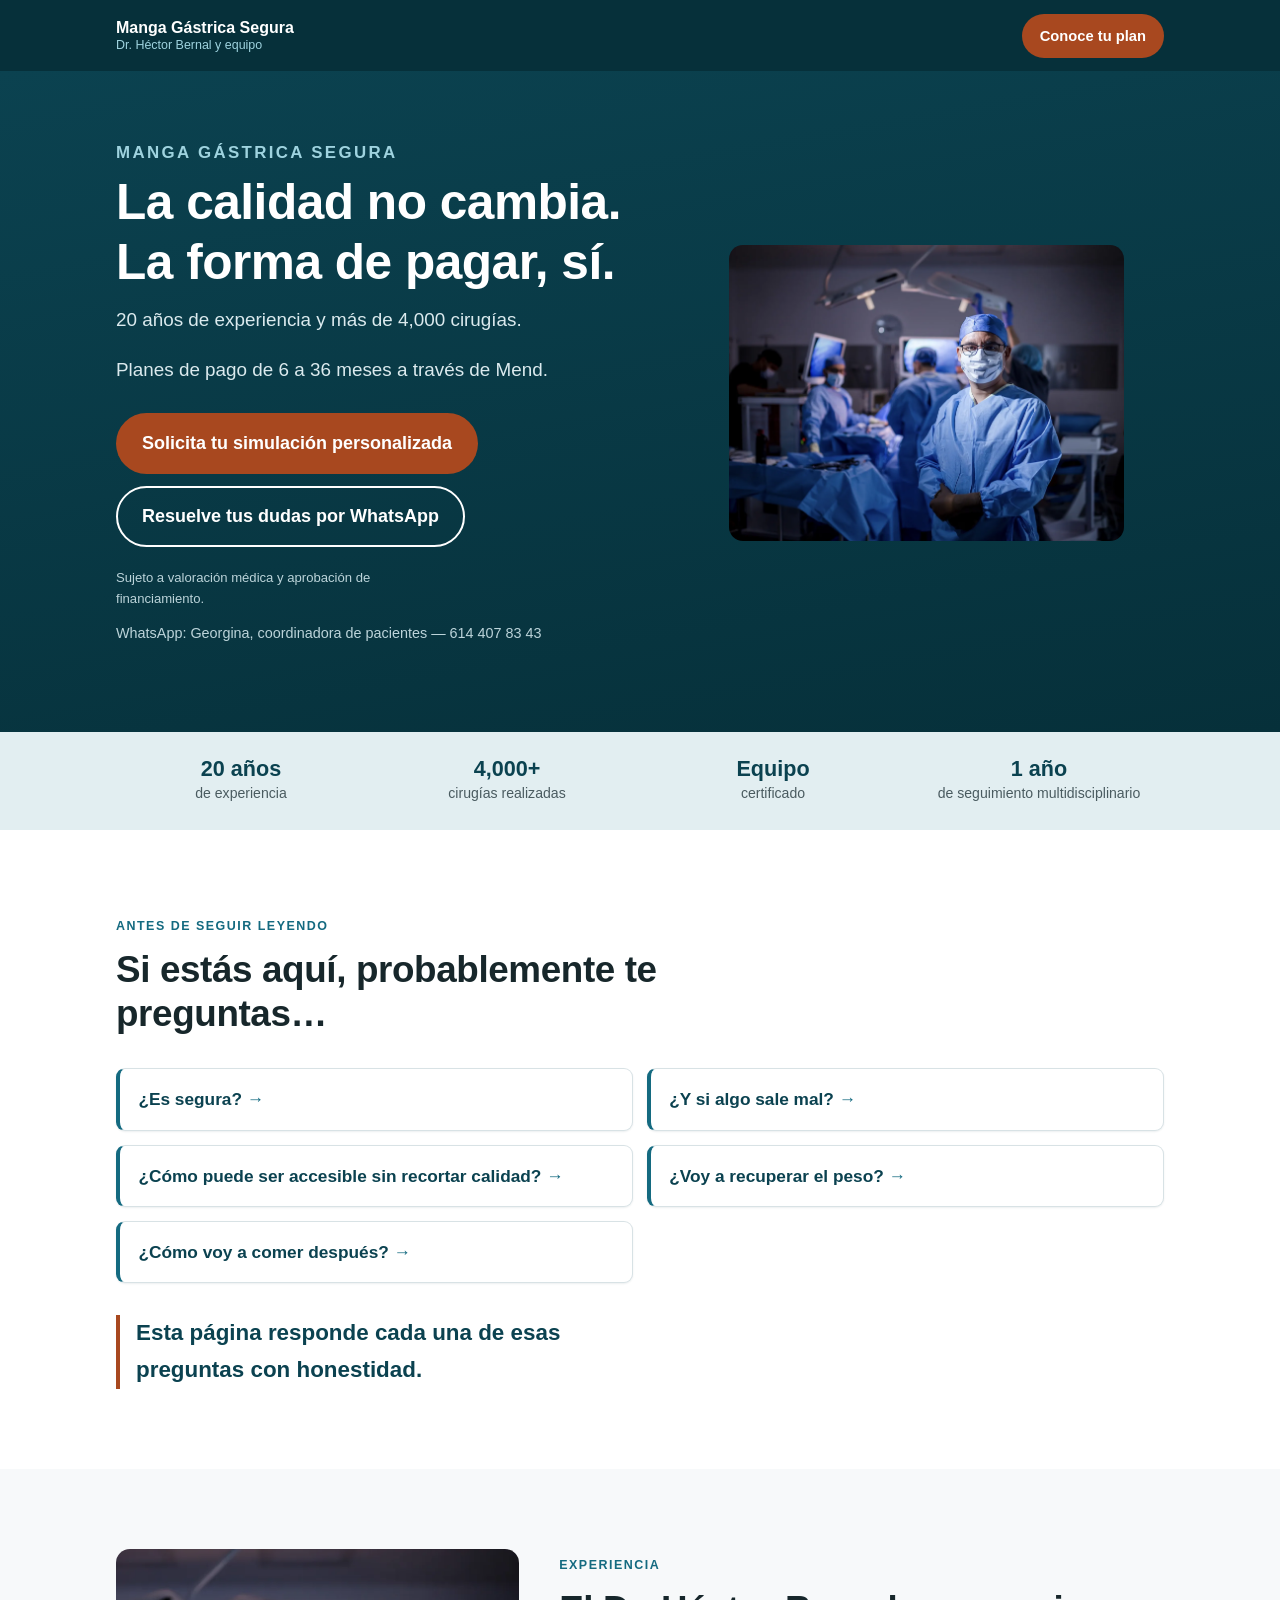
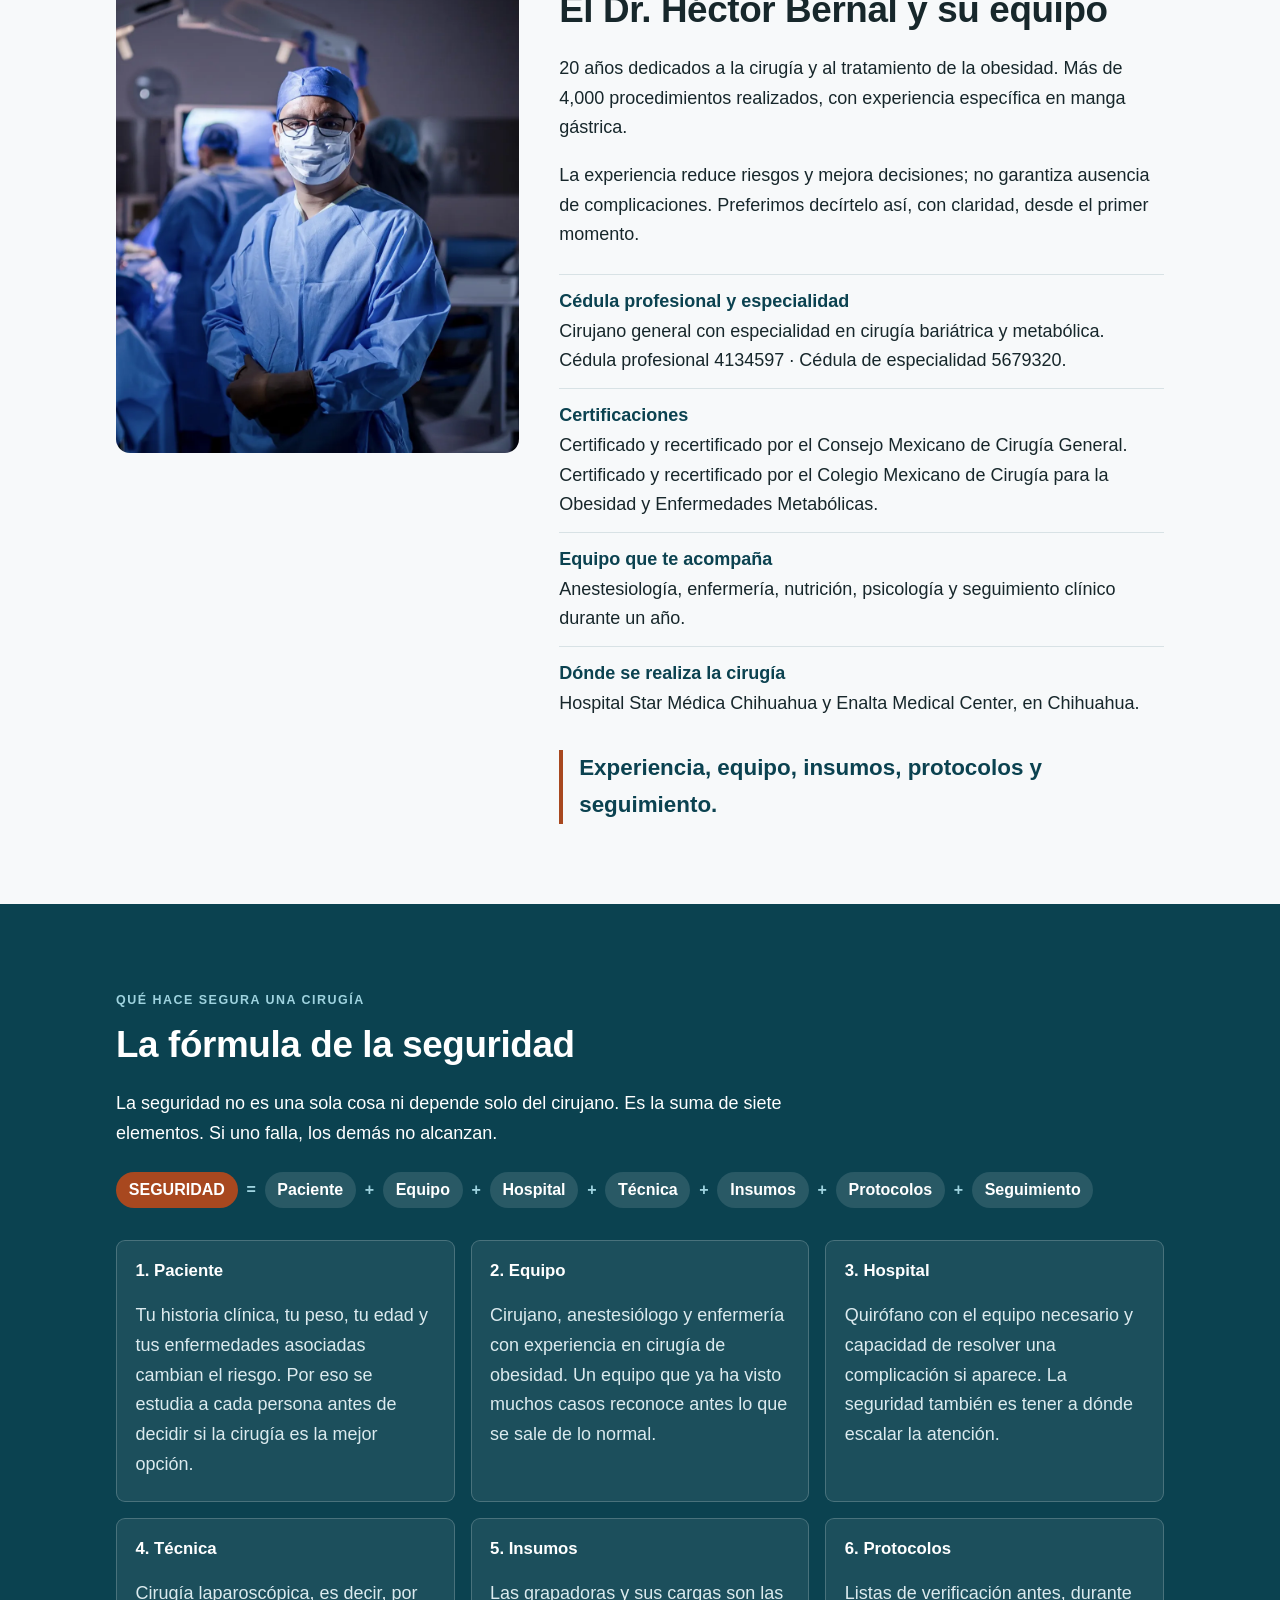
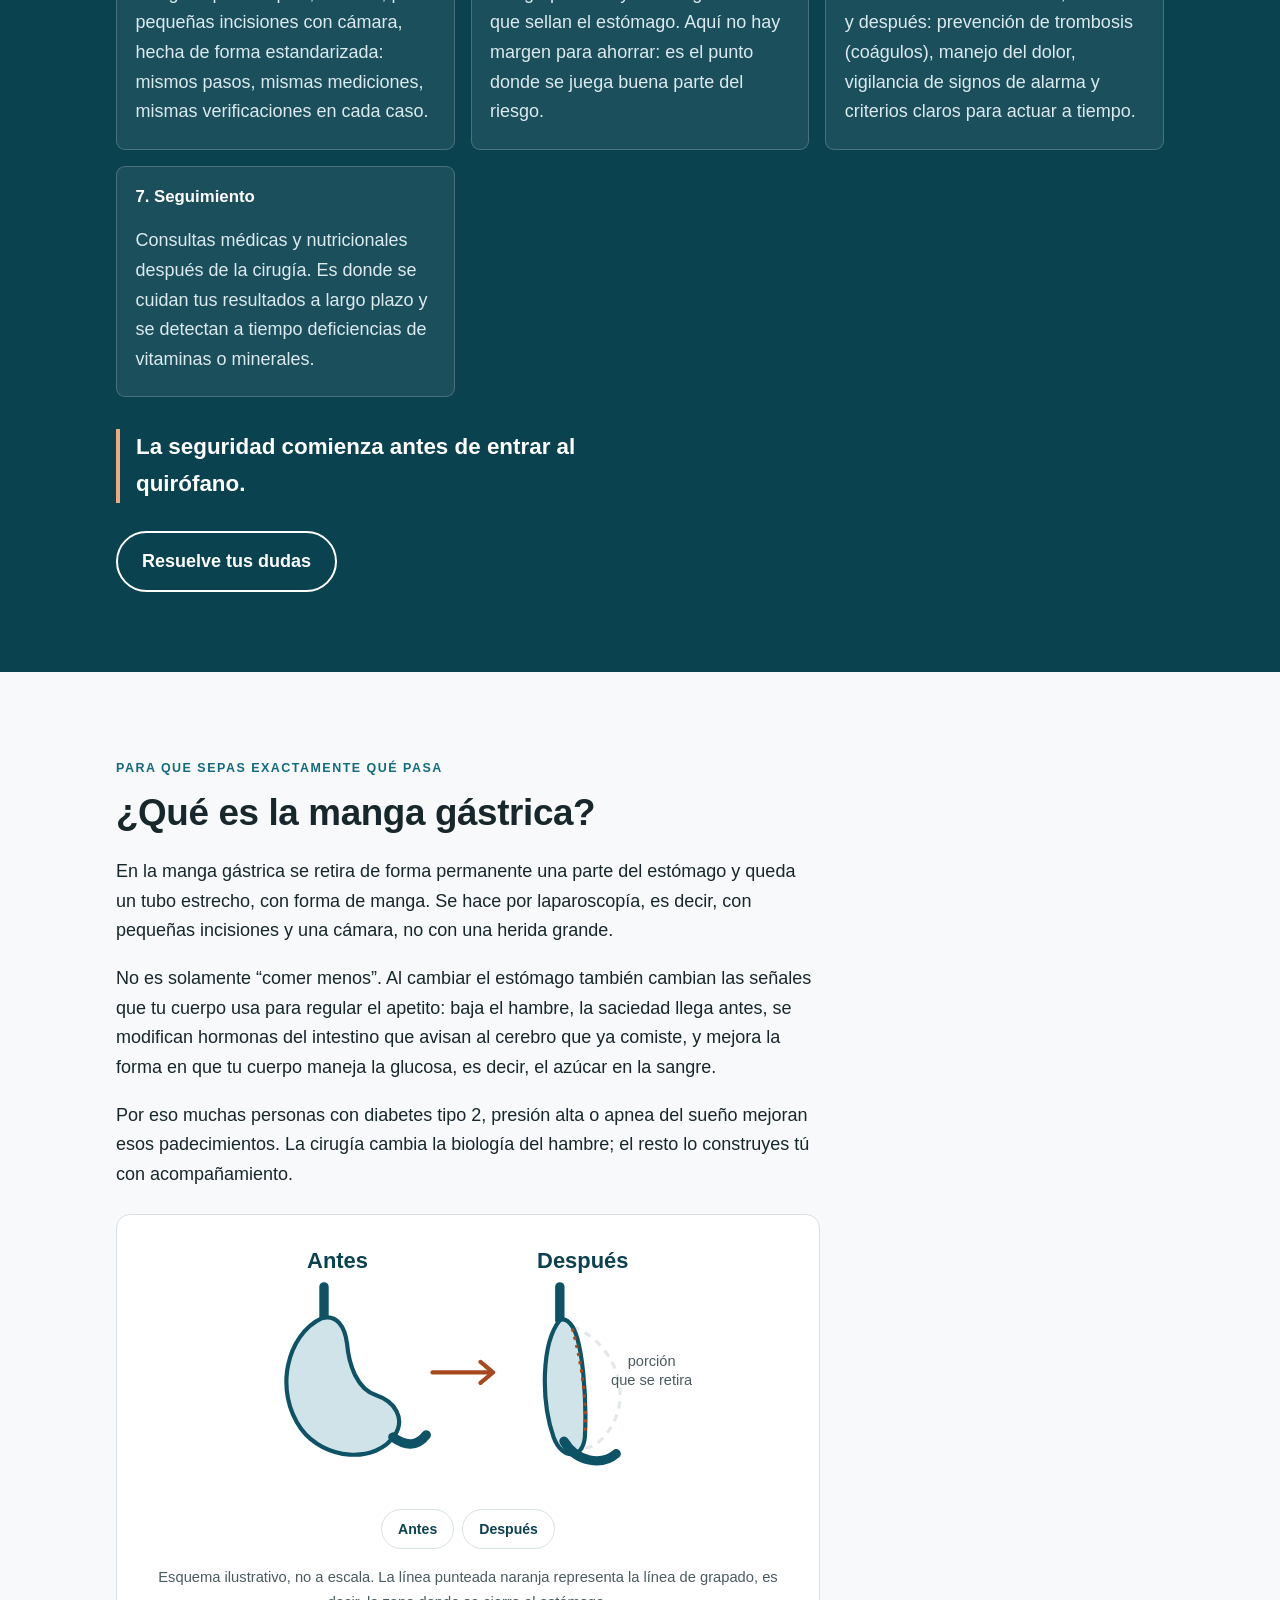
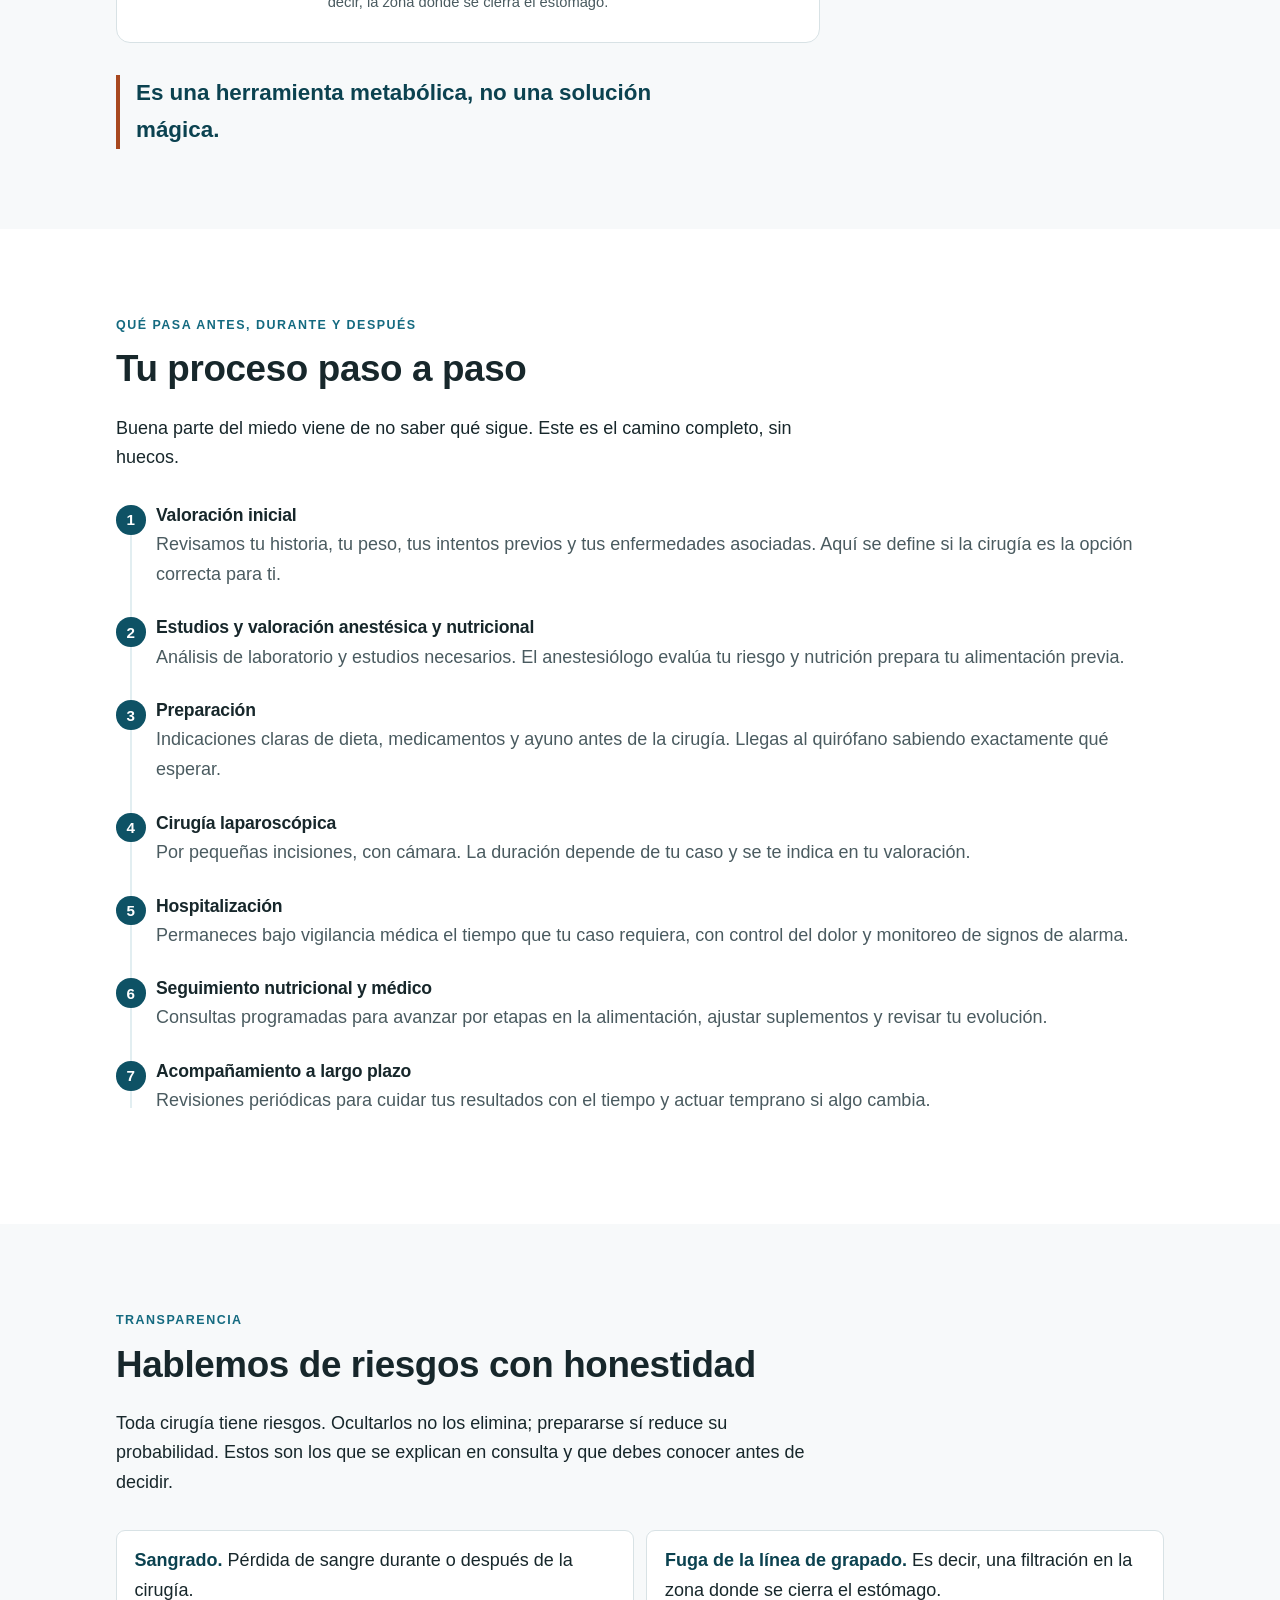
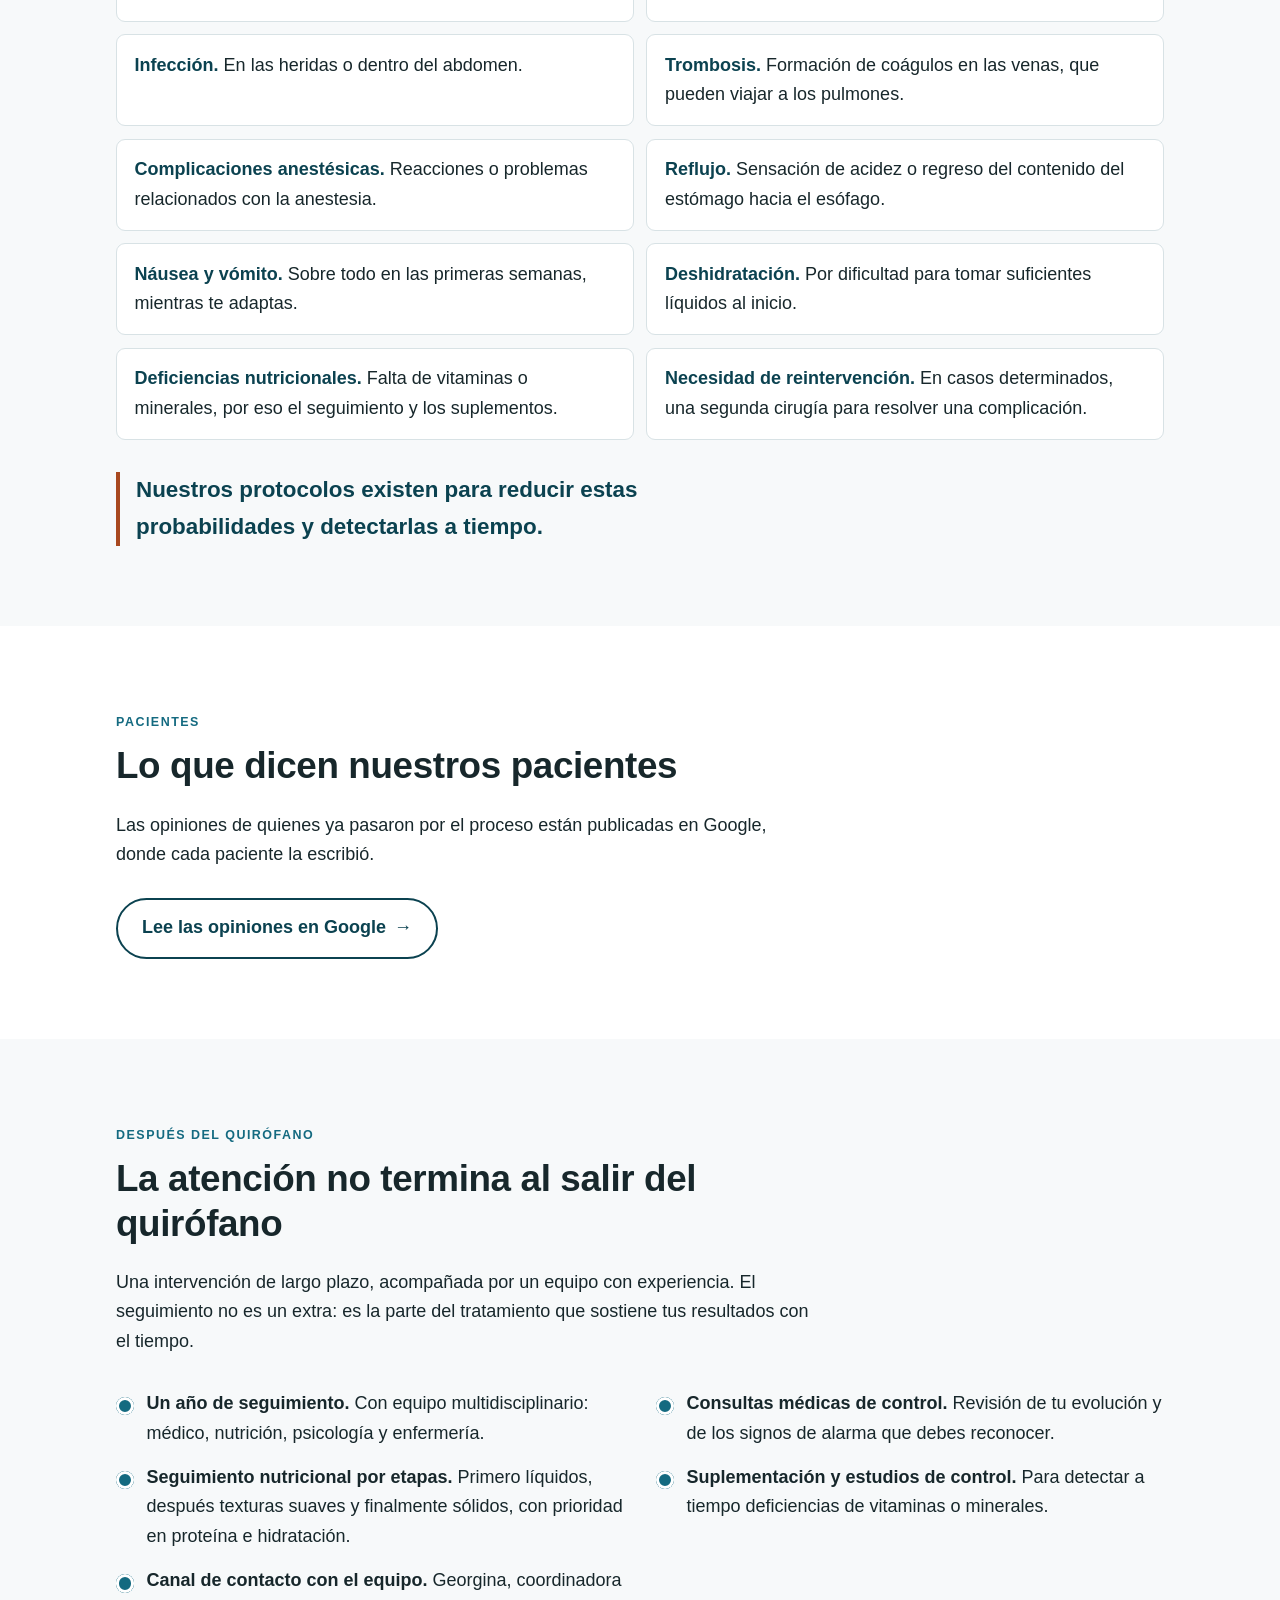
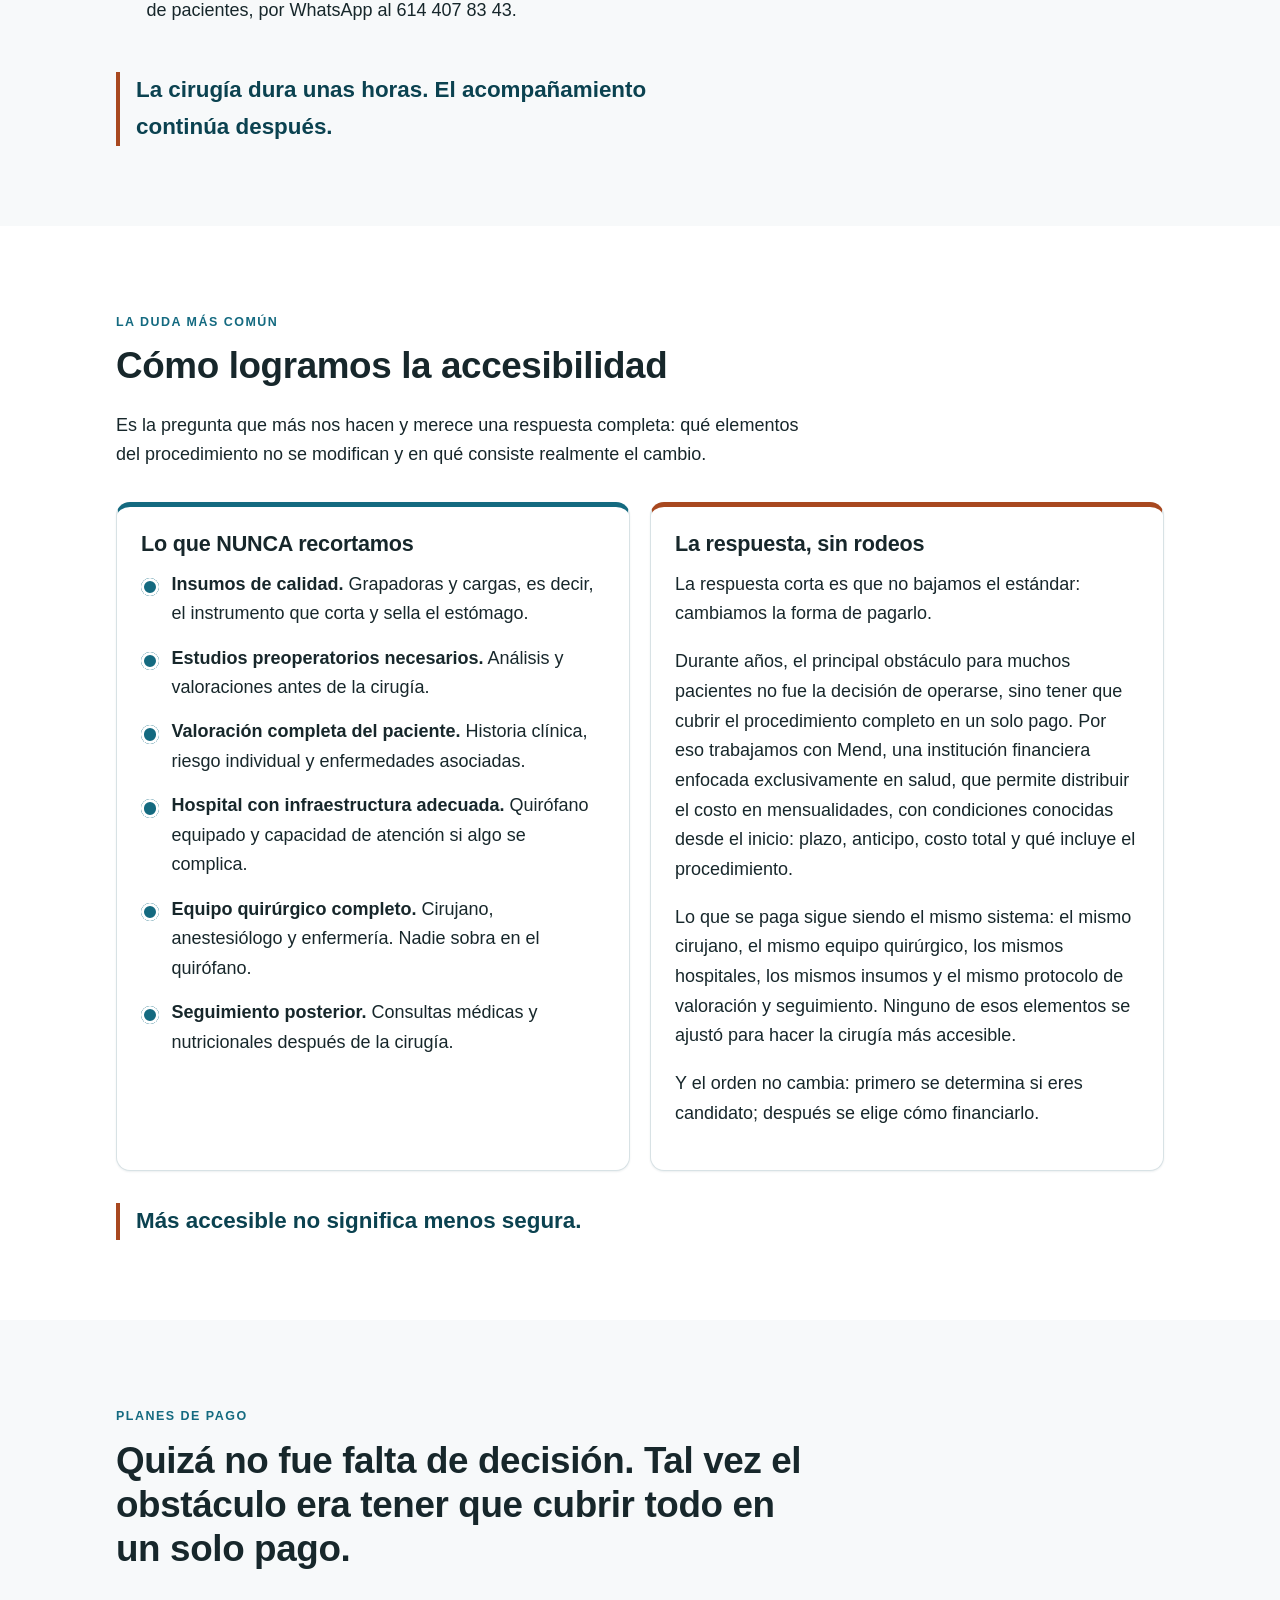
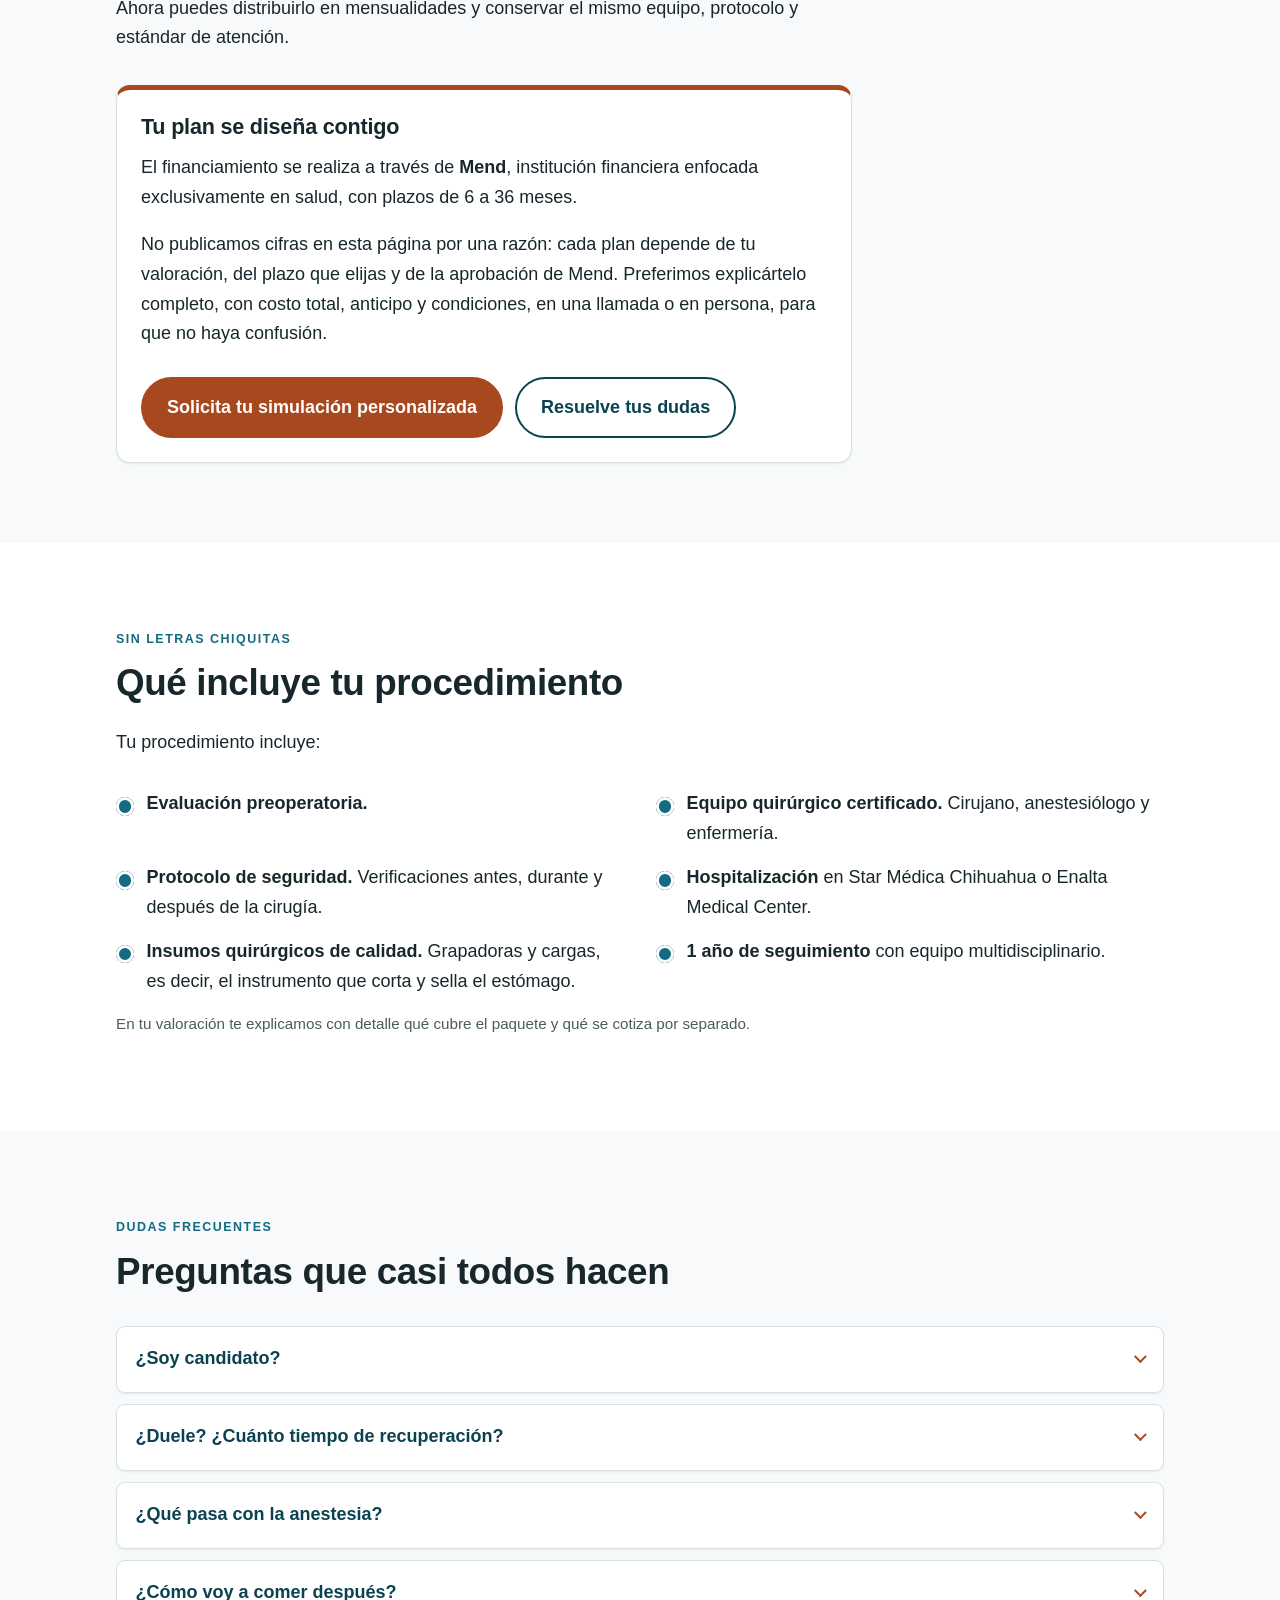
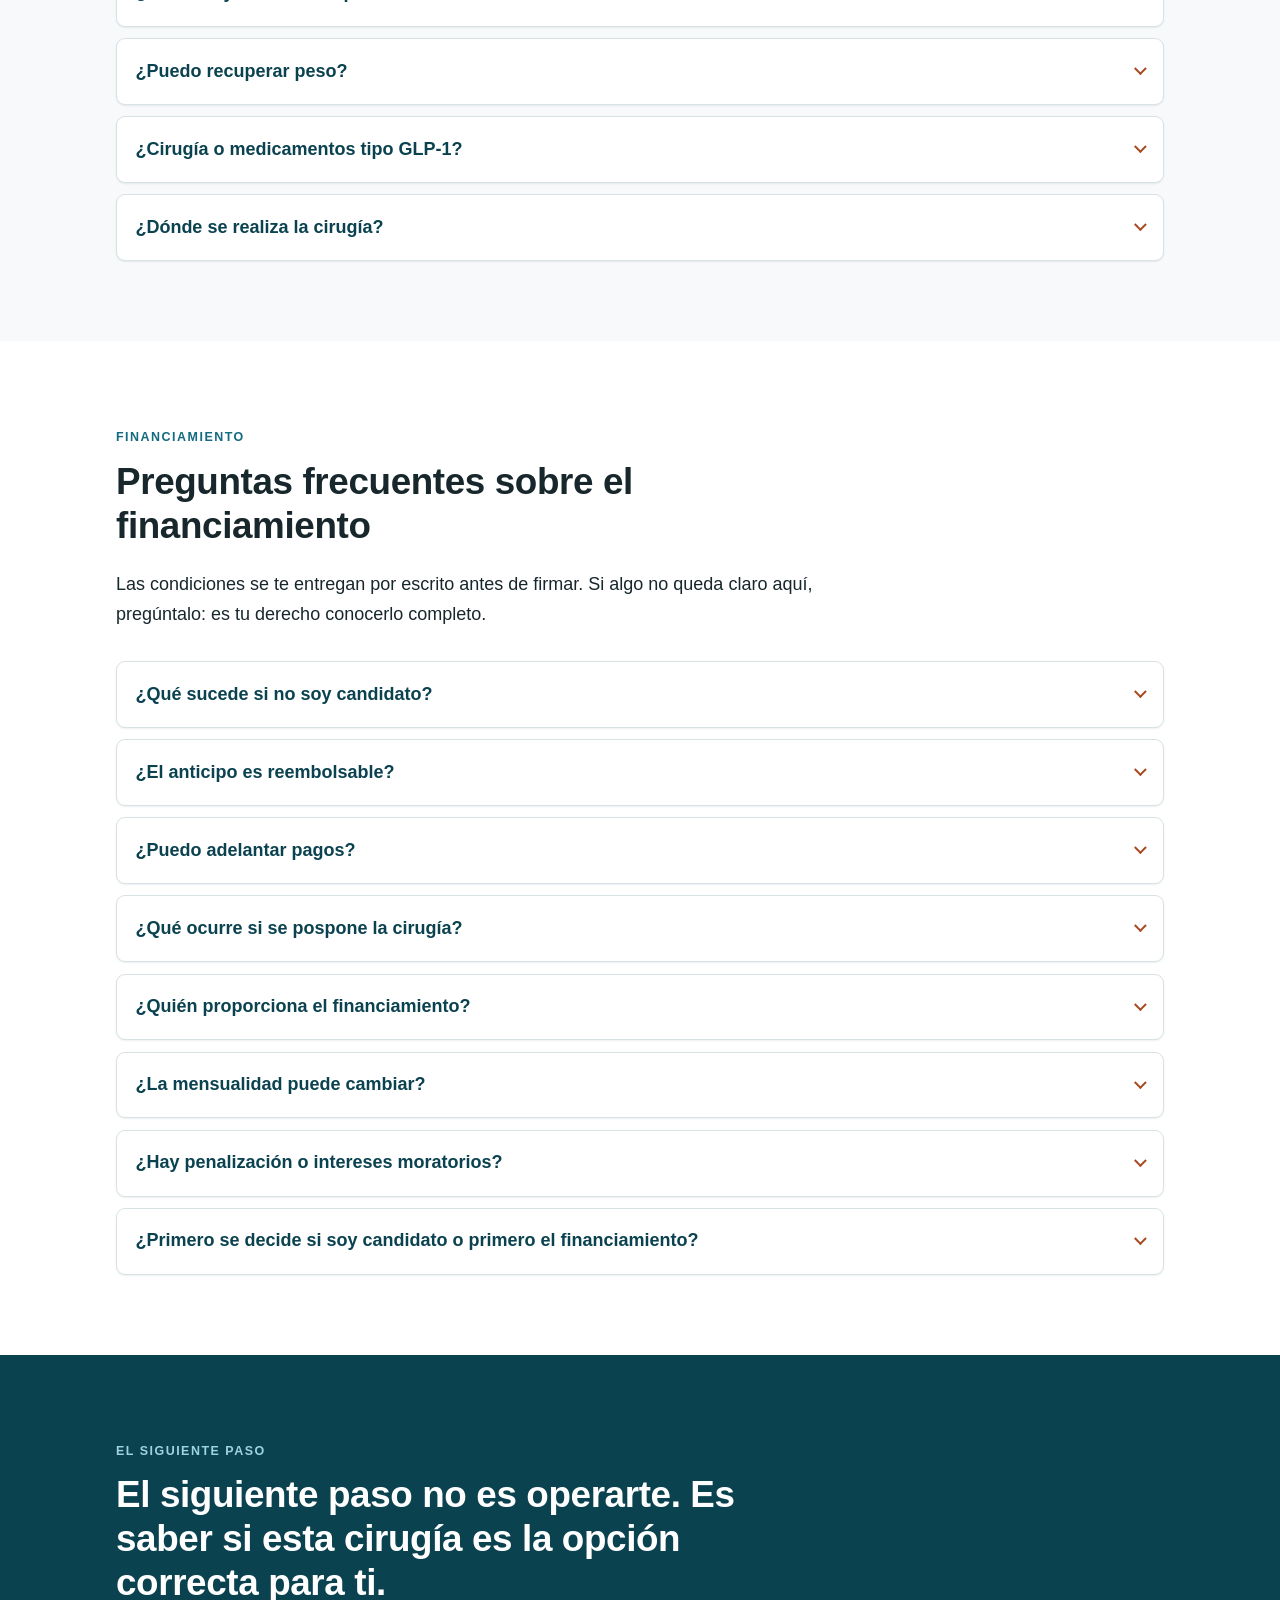
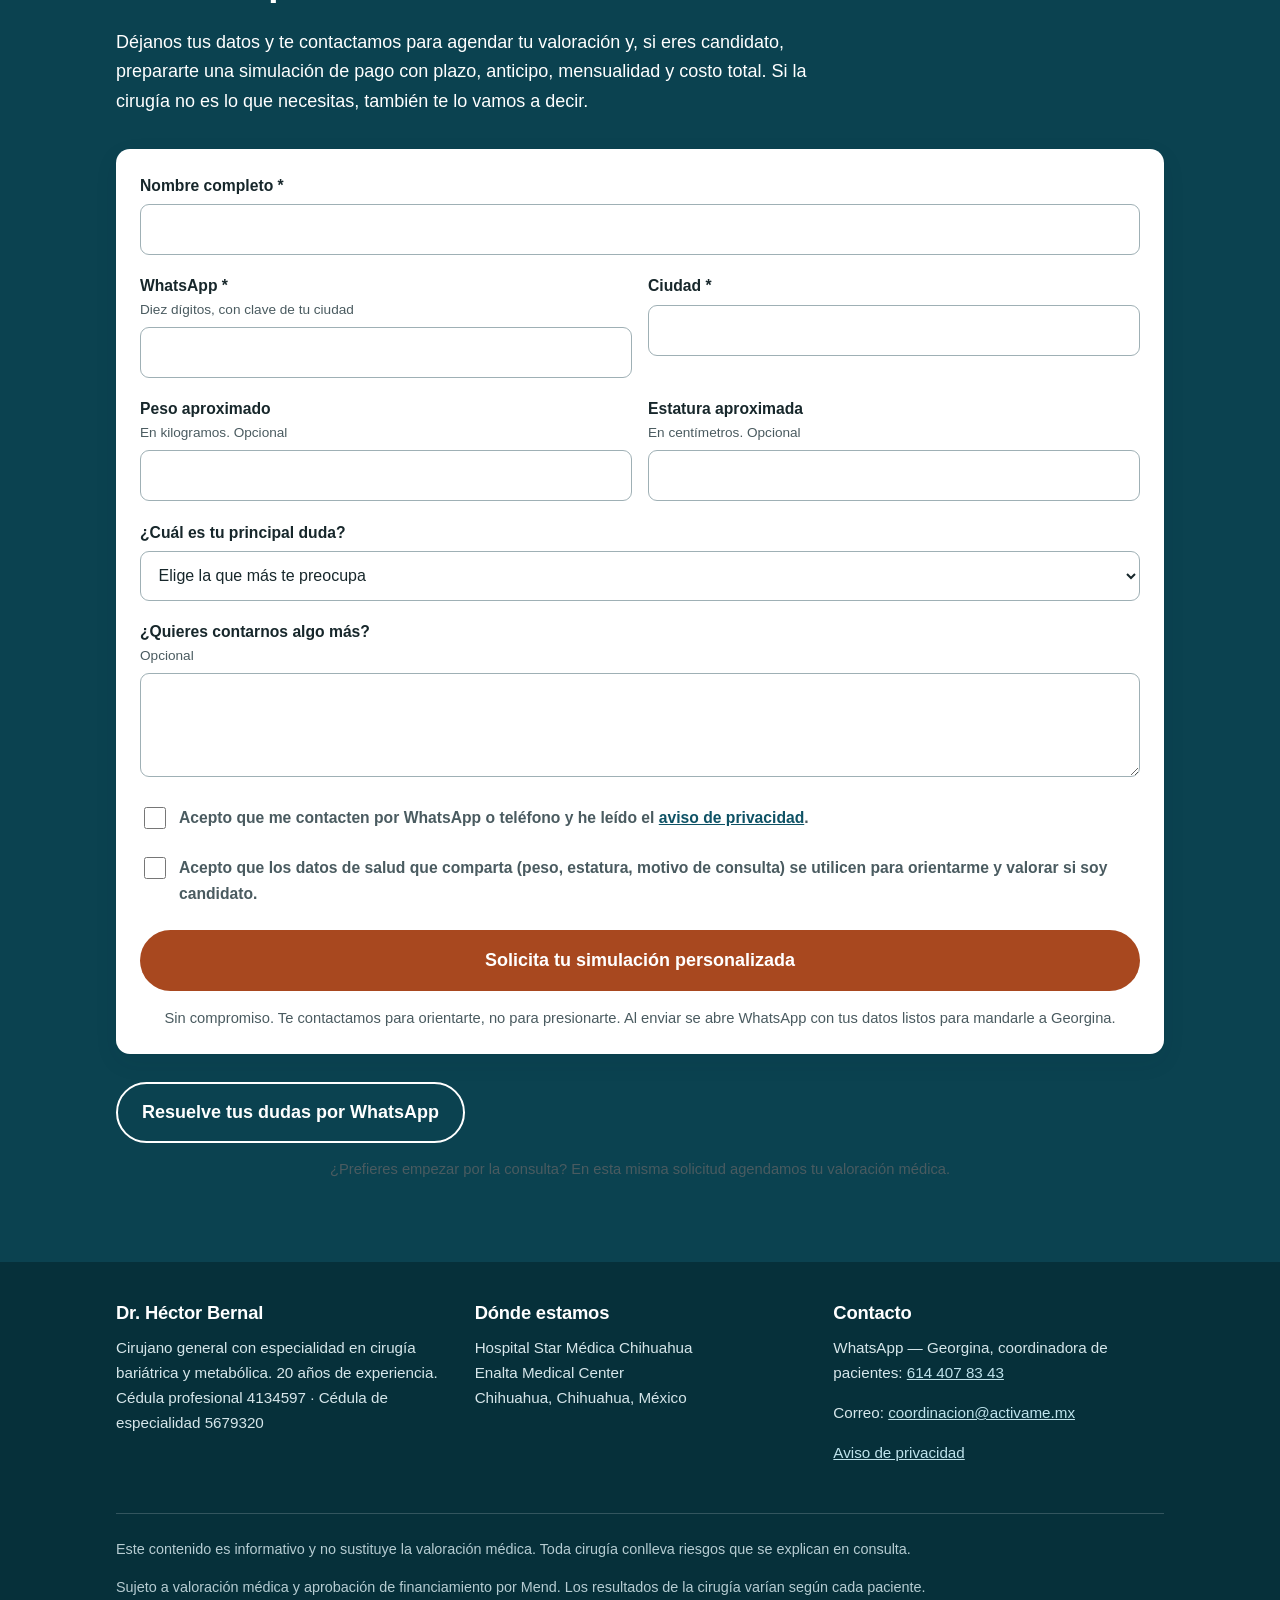
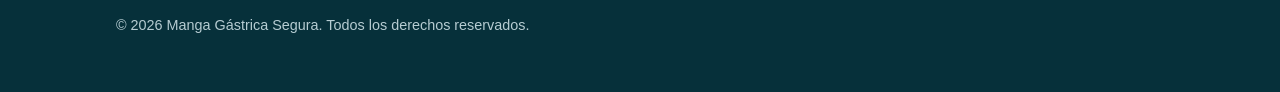
==== commit 544de5a6: "Añade el consentimiento de datos de salud y audita el rastreo de terceros El borrador del aviso de p" ====
--- a/index.html
+++ b/index.html
@@ -871,11 +871,23 @@
           <input type="checkbox" id="privacidad" name="acepta_privacidad" required>
           <label for="privacidad">
             Acepto que me contacten por WhatsApp o teléfono y he leído el
-            <!-- Pendiente legal: publicar el aviso de privacidad y sustituir el ancla por su
-                 URL definitiva, aquí y en el pie. Mientras tanto apunta al bloque legal del pie
-                 para no dejar un enlace roto. El consentimiento no es válido hasta que el
-                 documento exista. -->
+            <!-- Pendiente legal: publicar el aviso de privacidad y sustituir el ancla por
+                 /aviso-de-privacidad, aquí y en el pie. Mientras tanto apunta al bloque legal
+                 del pie para no dejar un enlace roto. El consentimiento no es válido hasta que
+                 el documento exista. -->
             <a href="#aviso-privacidad">aviso de privacidad</a>.
+          </label>
+        </div>
+
+        <!-- Consentimiento aparte para los datos de salud. Va separado del anterior a
+             propósito: son dos finalidades distintas y cada una necesita su propia
+             manifestación de voluntad. Ambas casillas son obligatorias, así que la
+             validación nativa del navegador bloquea el envío si falta cualquiera. -->
+        <div class="campo consentimiento">
+          <input type="checkbox" id="datos-salud" name="acepta_datos_salud" required>
+          <label for="datos-salud">
+            Acepto que los datos de salud que comparta (peso, estatura, motivo de consulta)
+            se utilicen para orientarme y valorar si soy candidato.
           </label>
         </div>
 
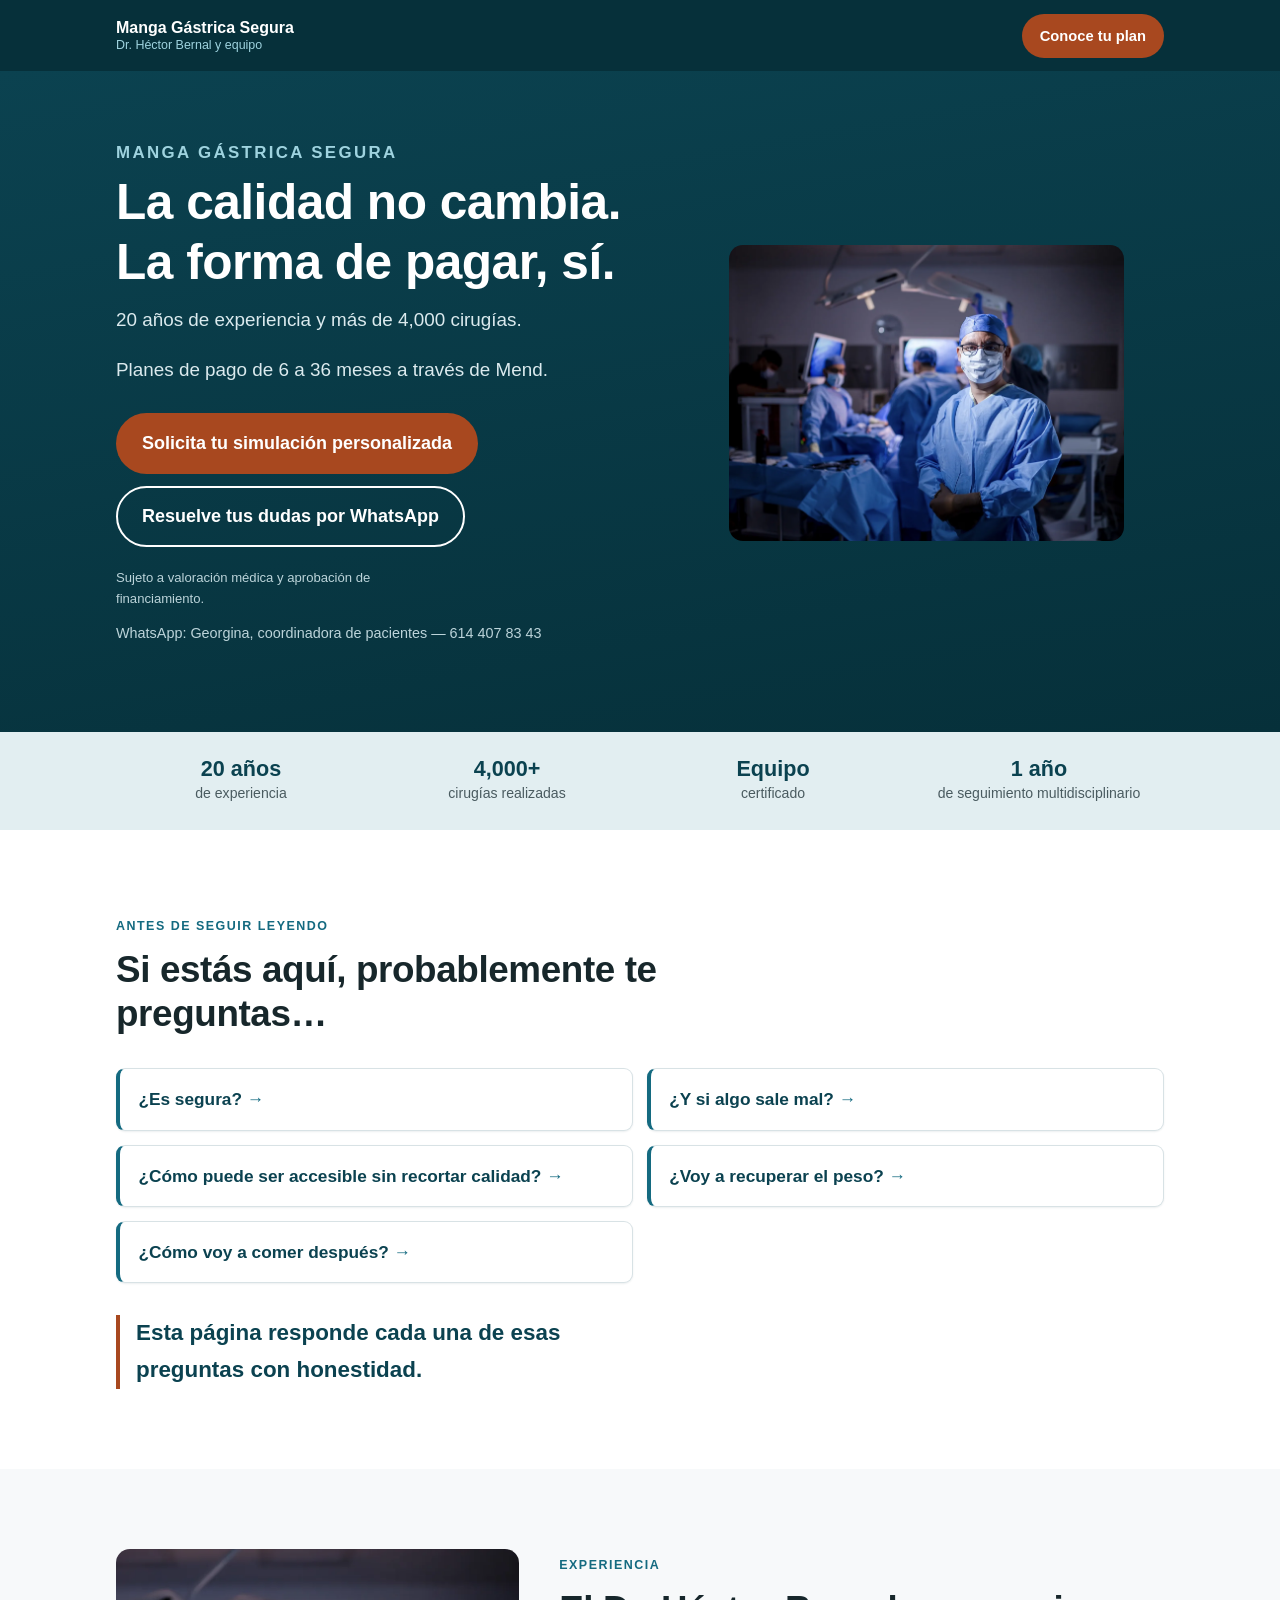
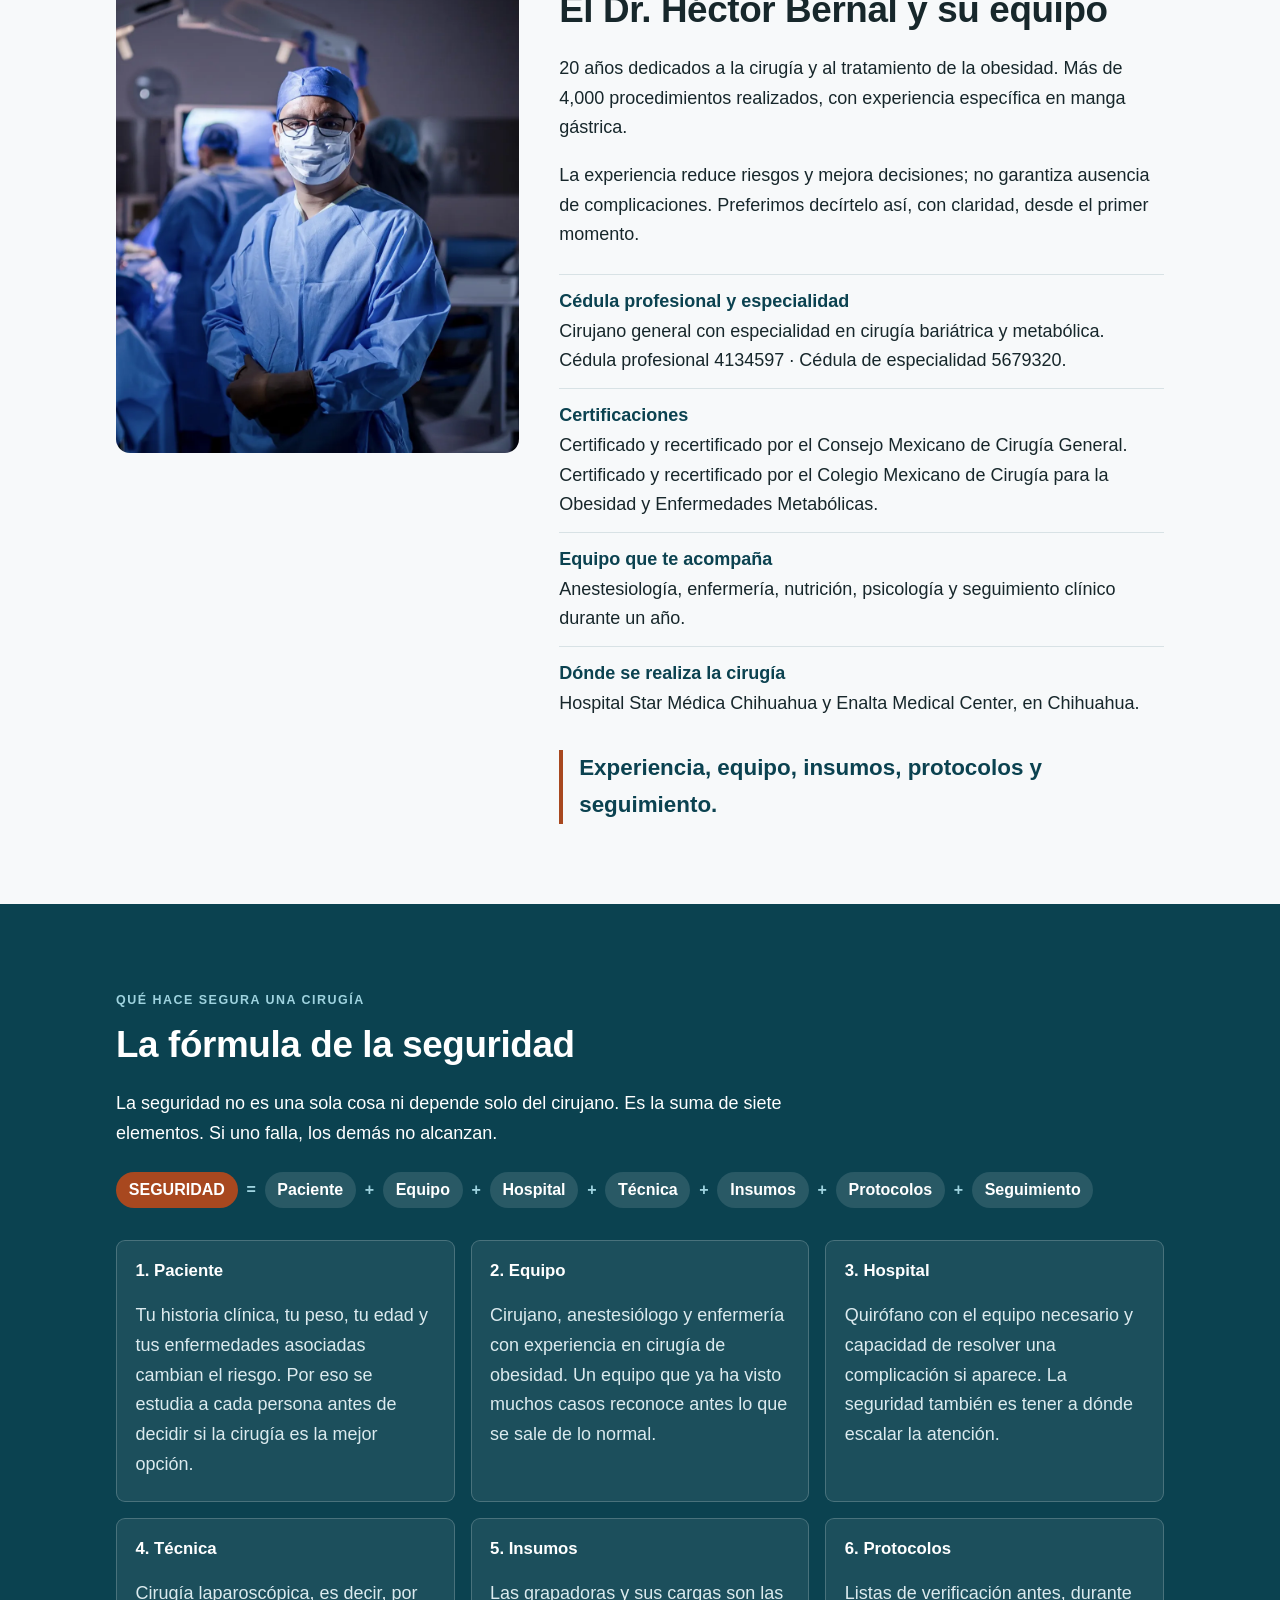
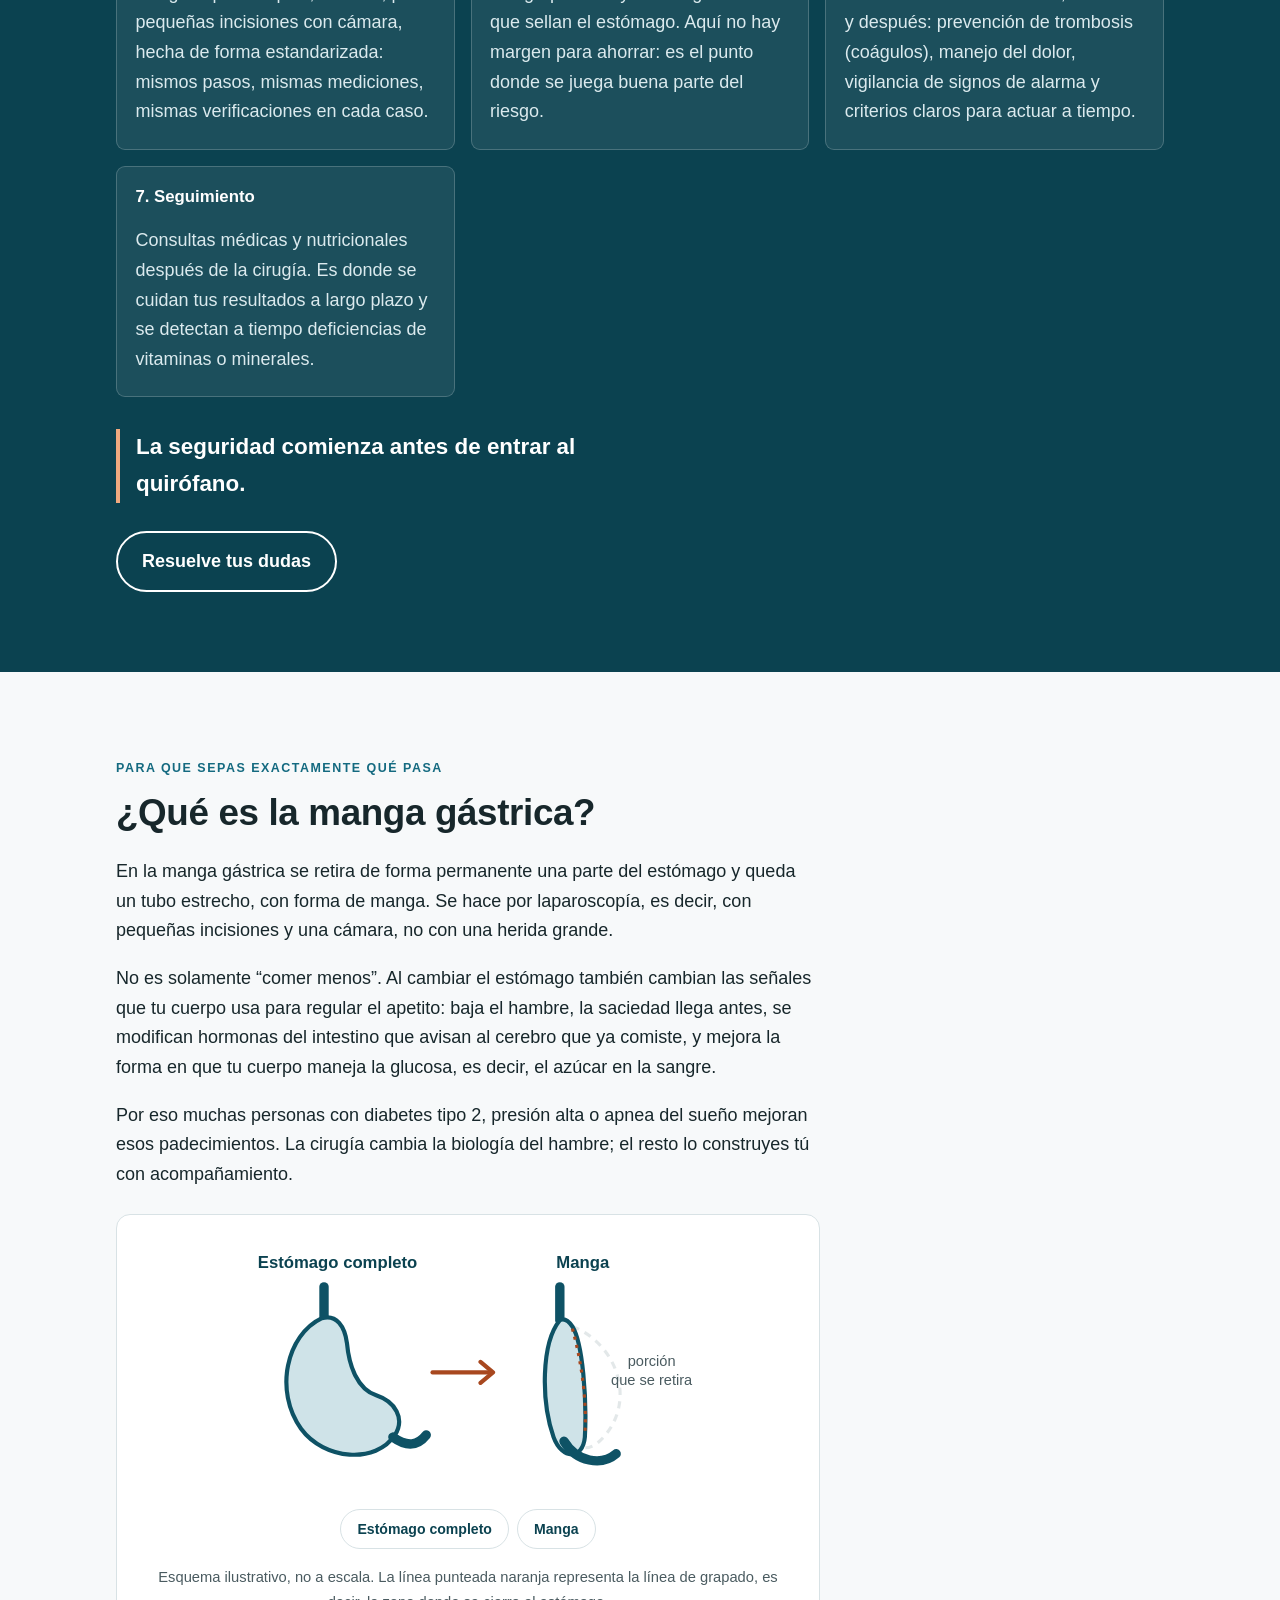
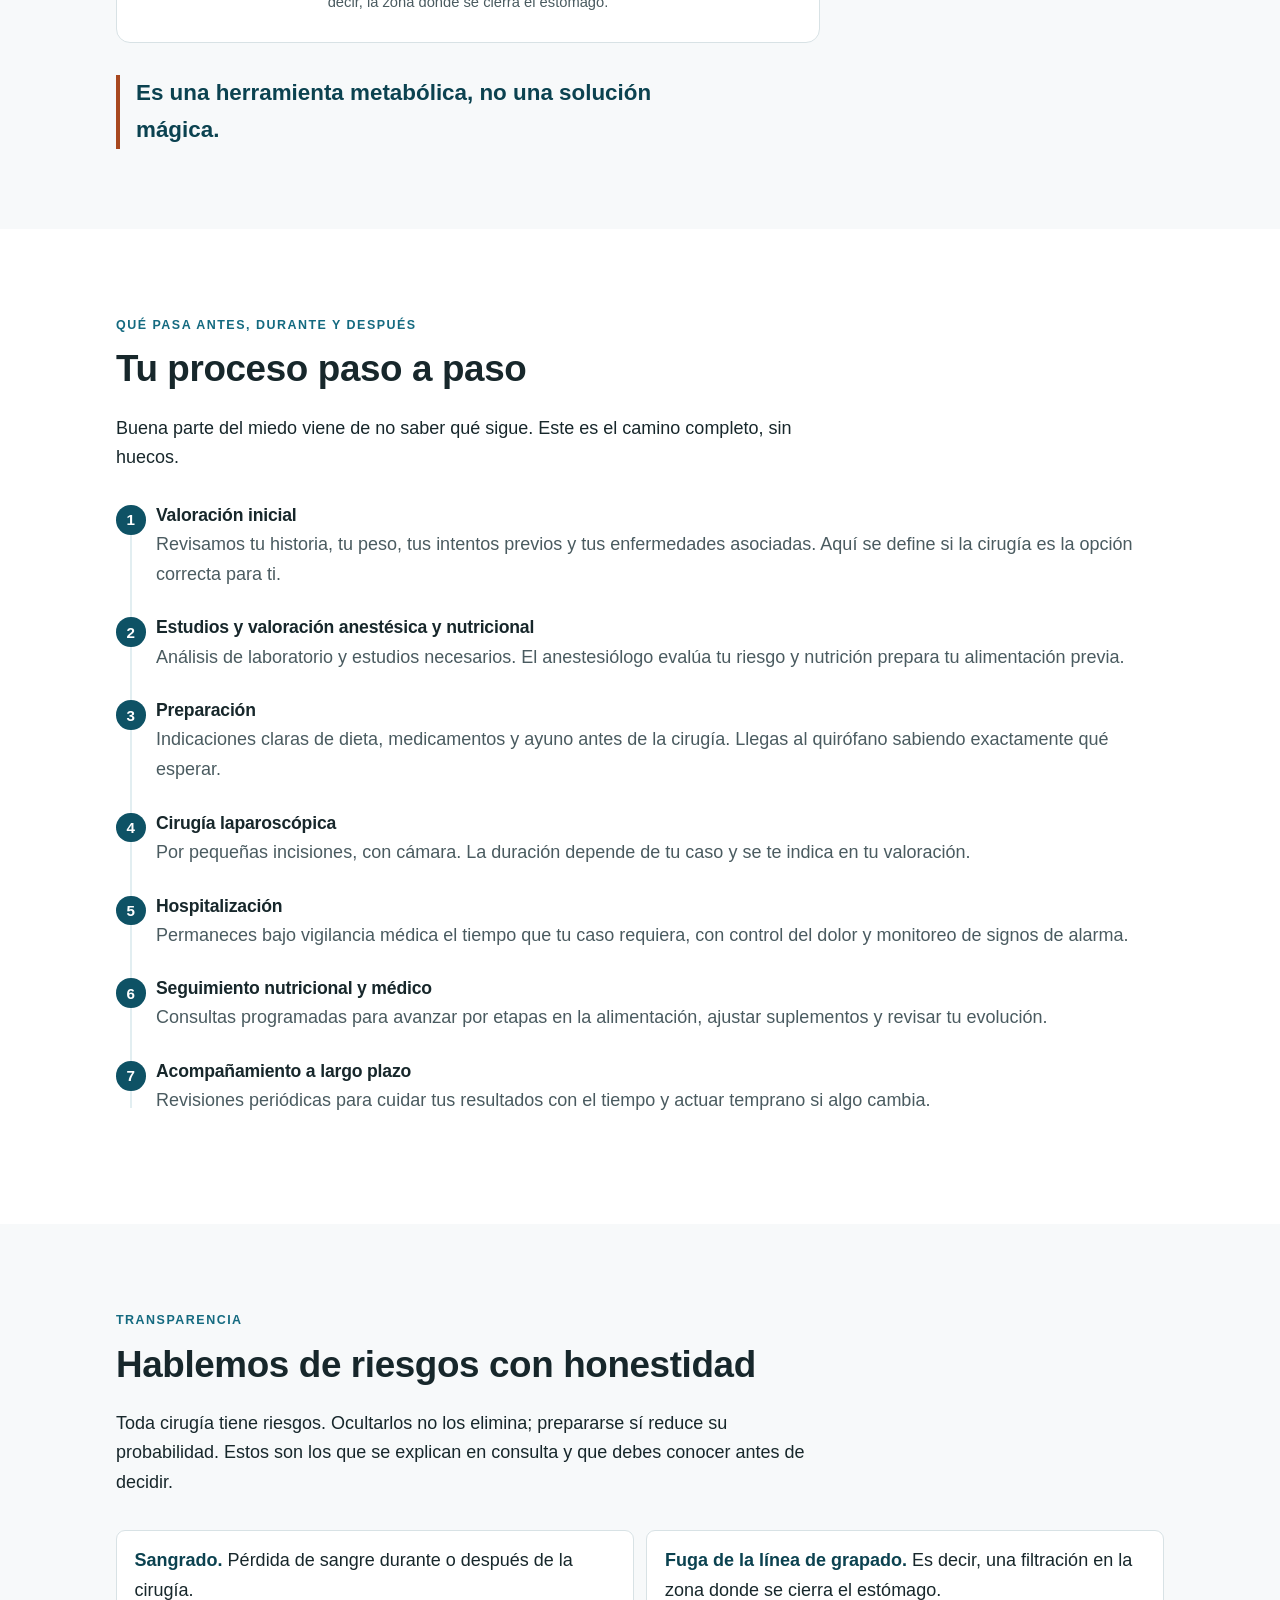
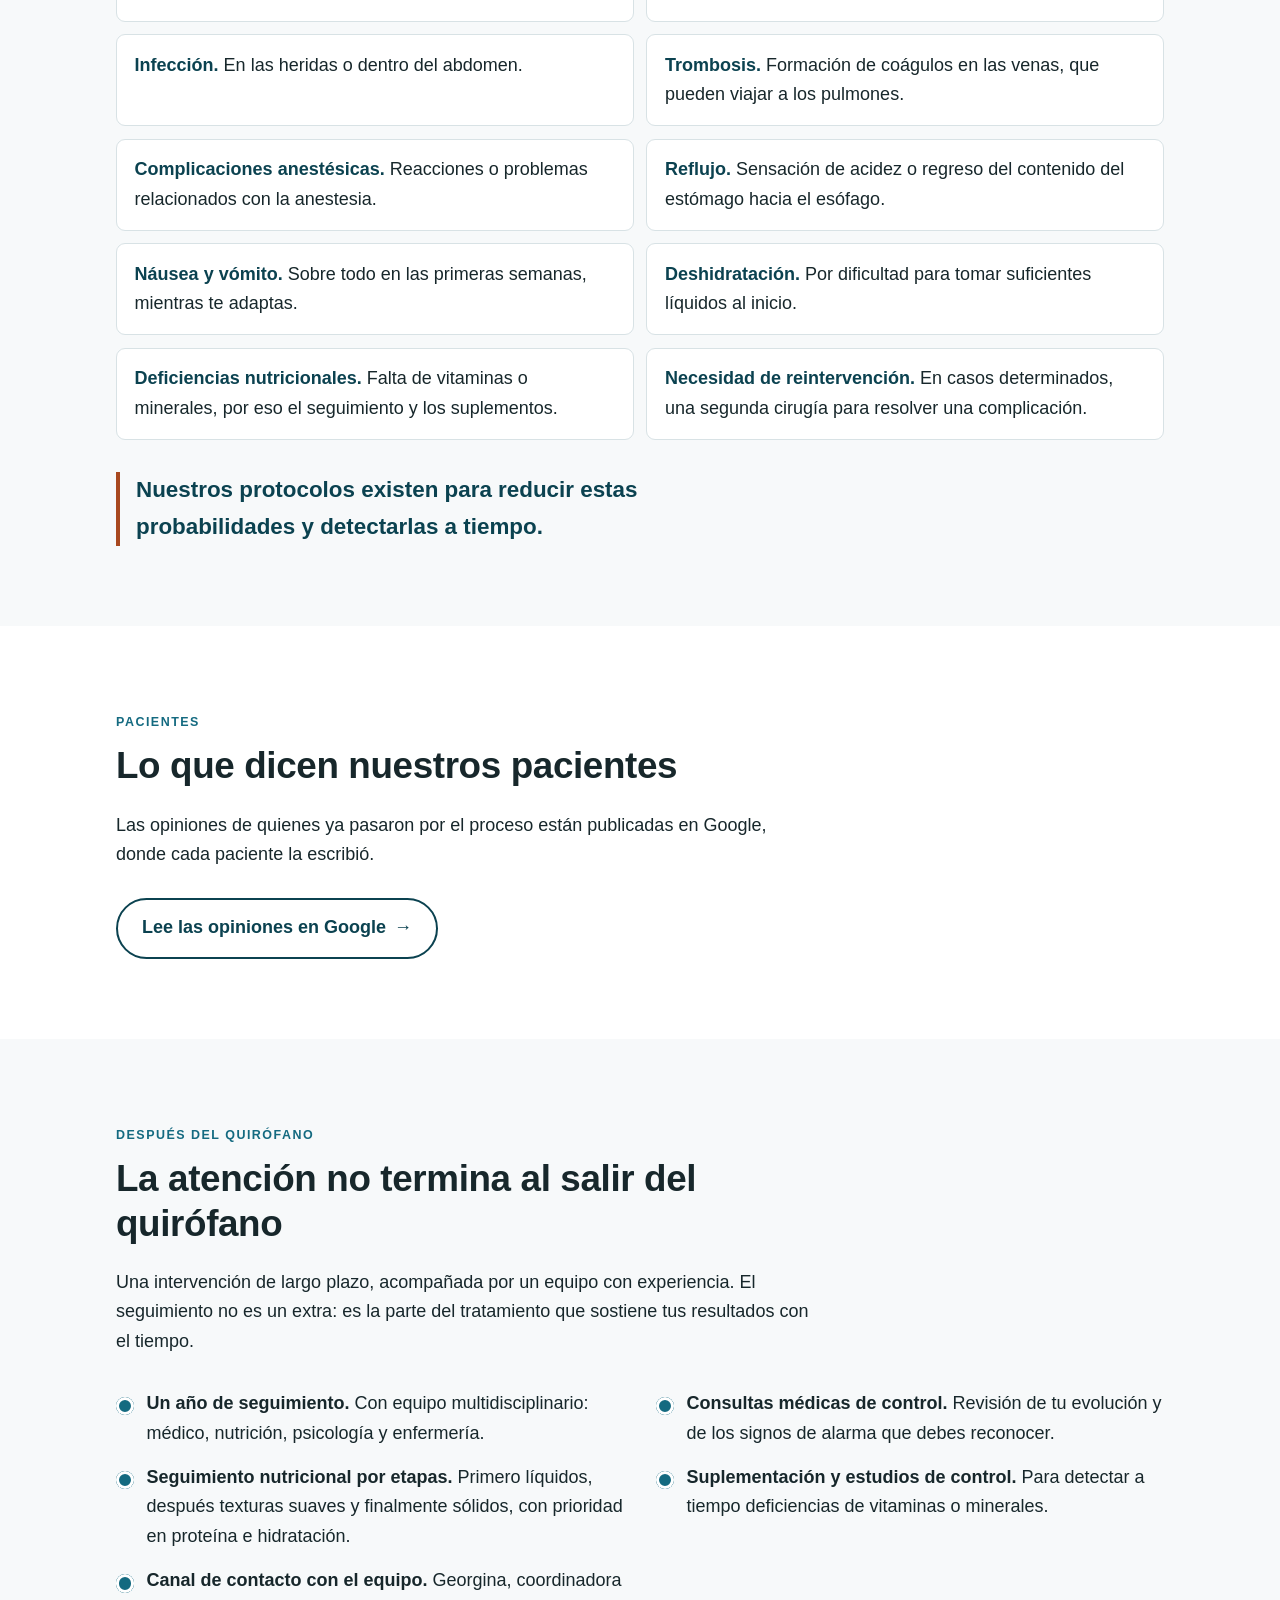
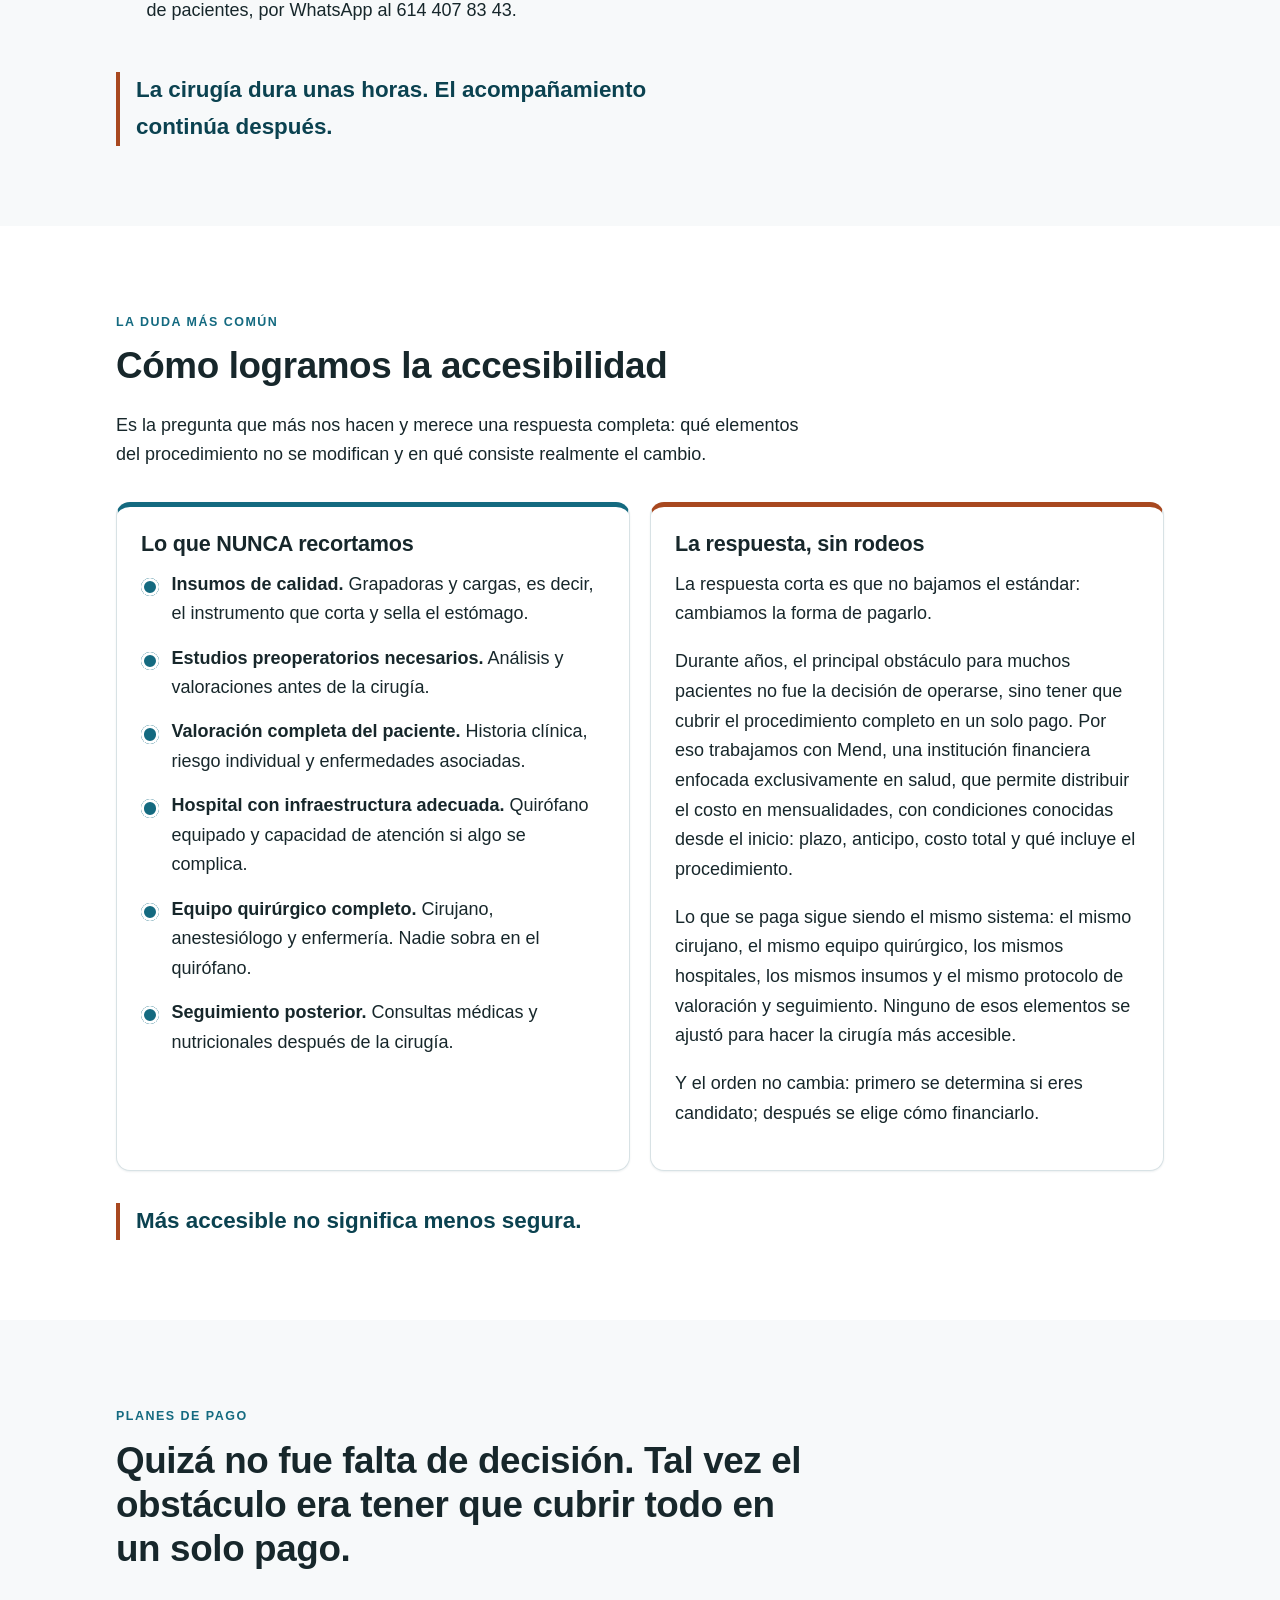
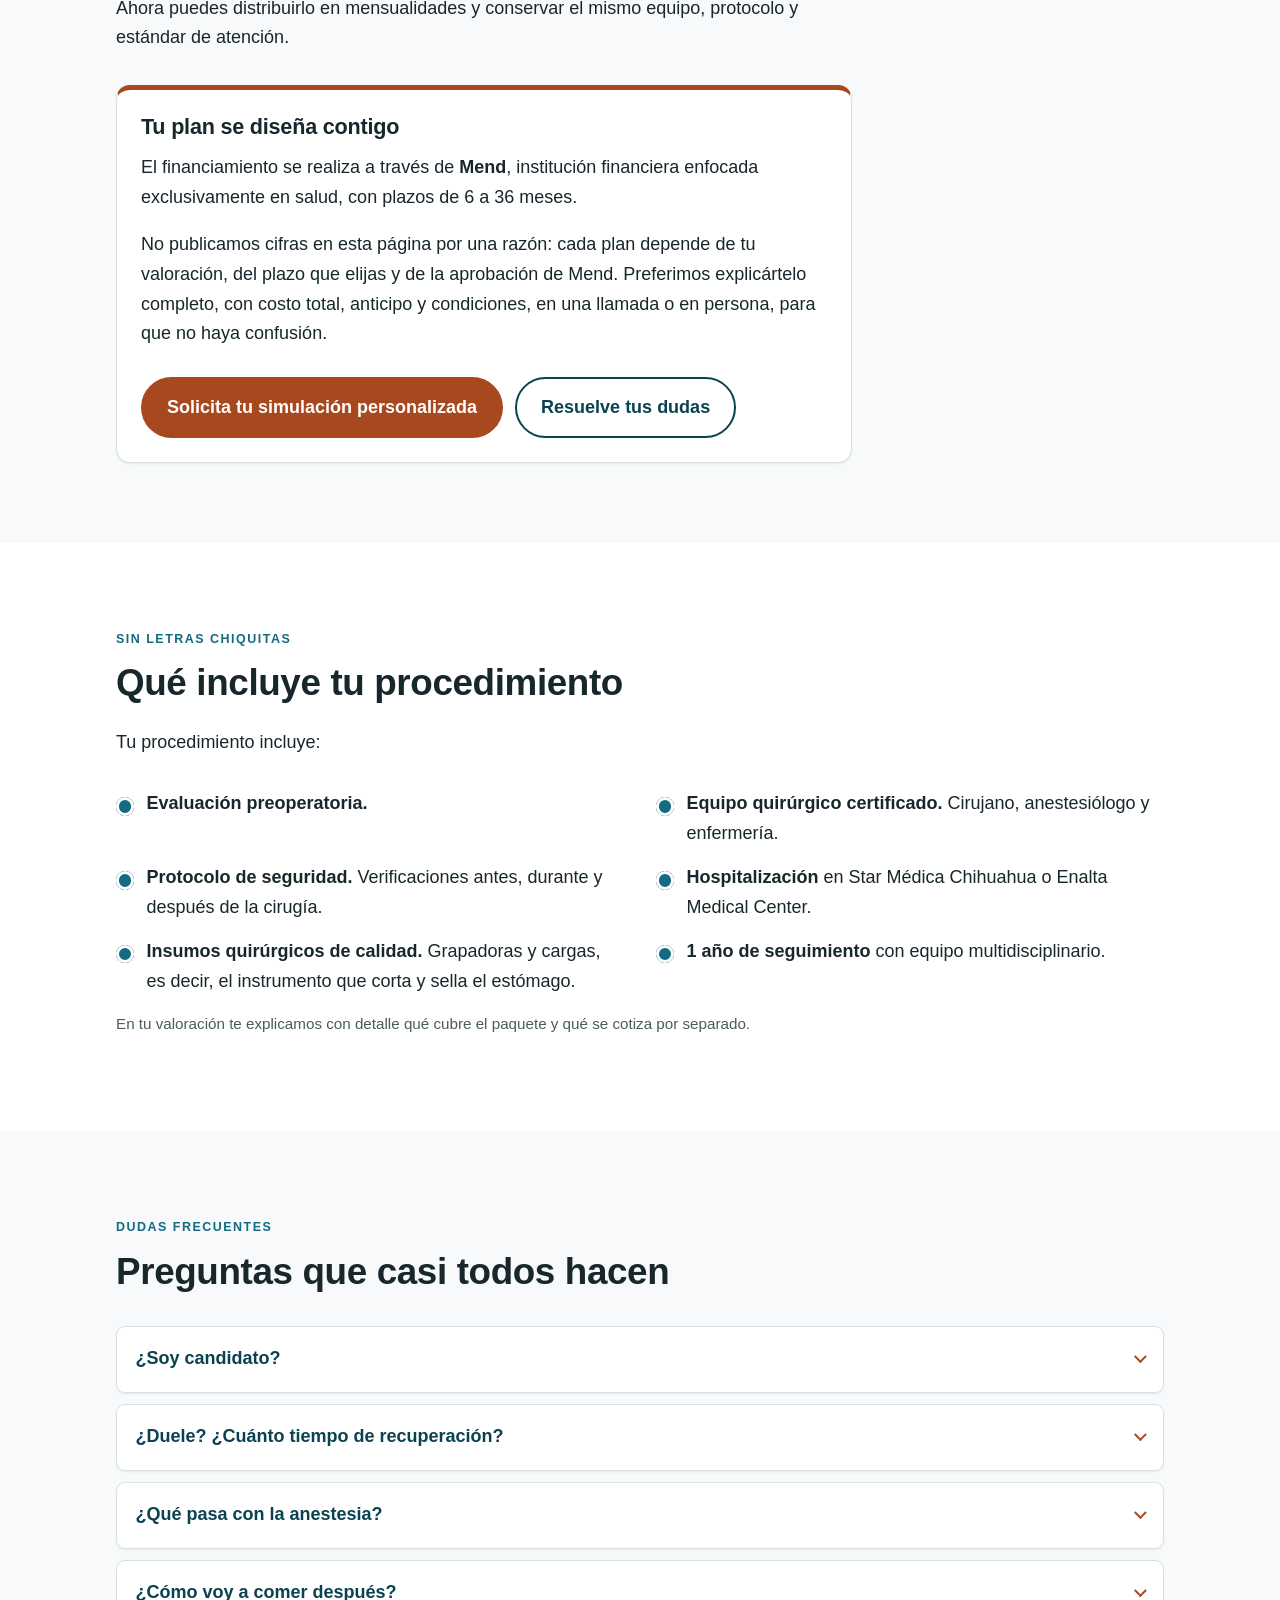
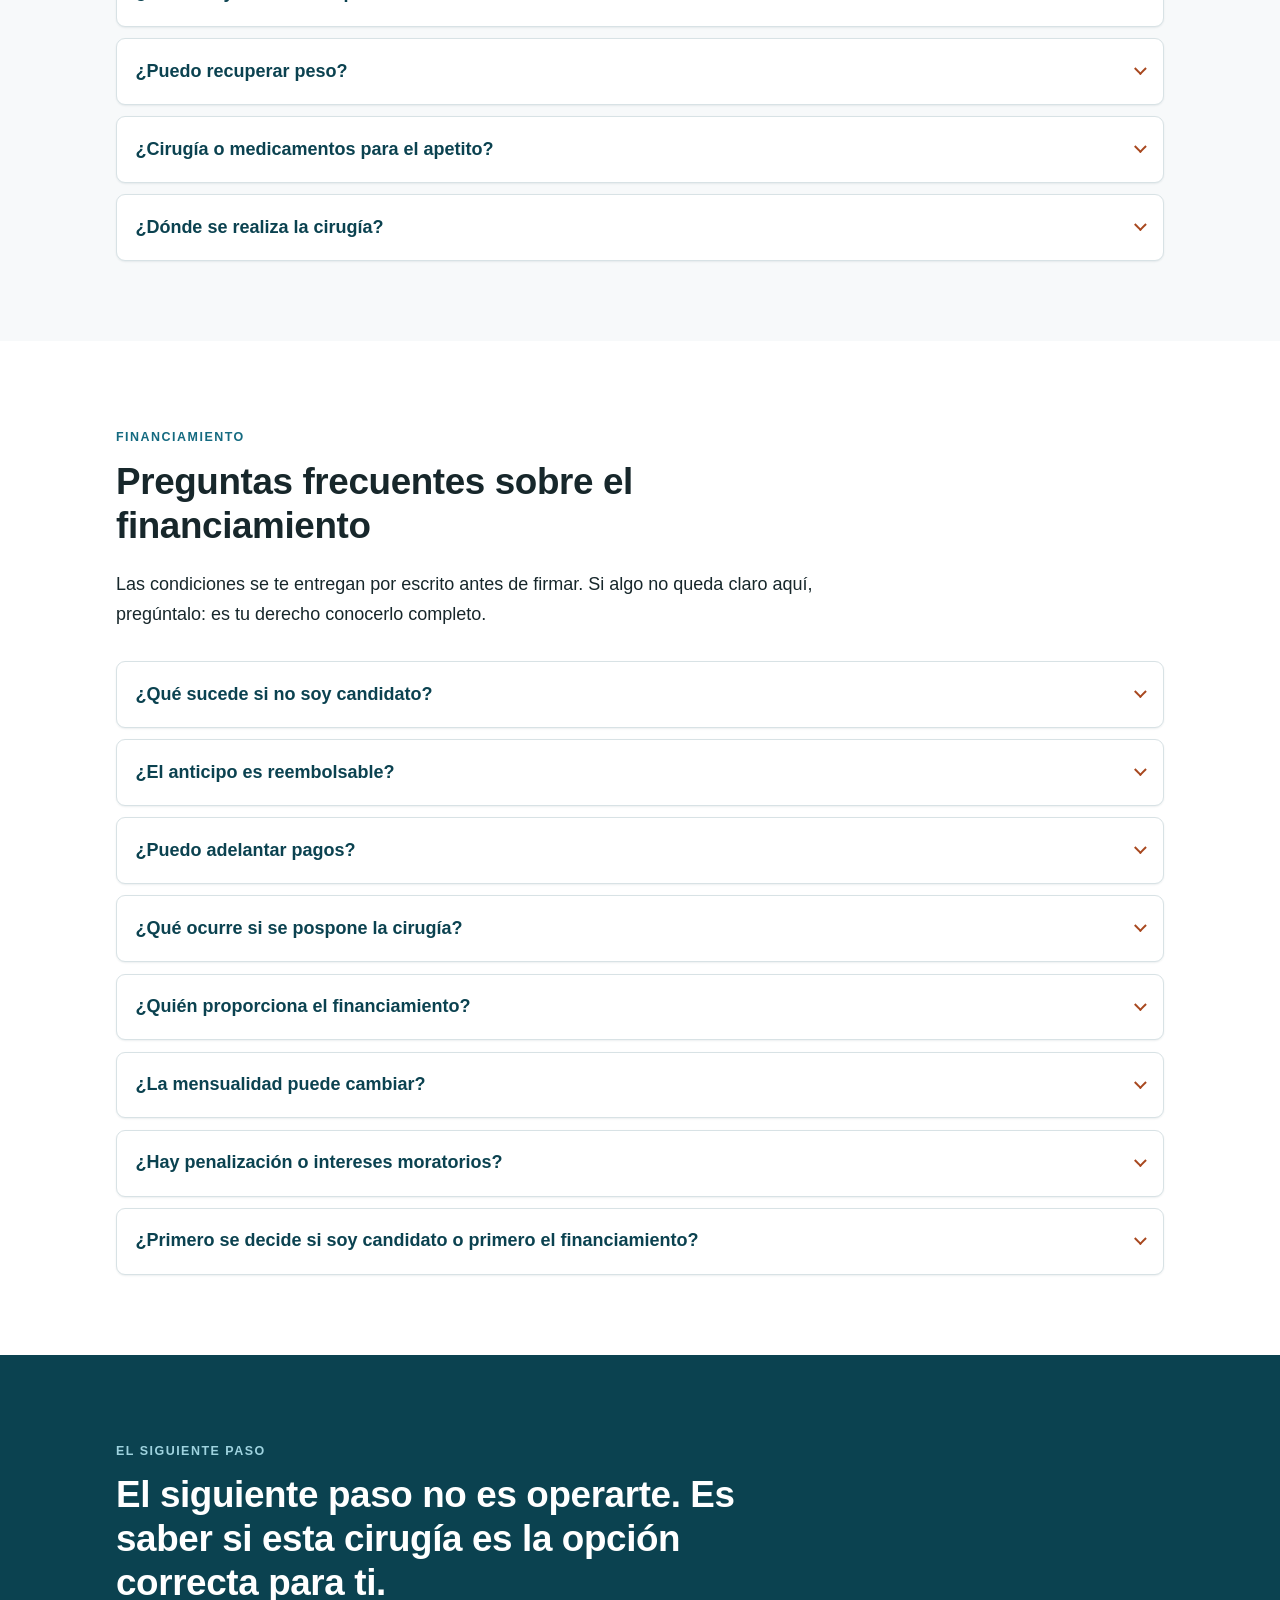
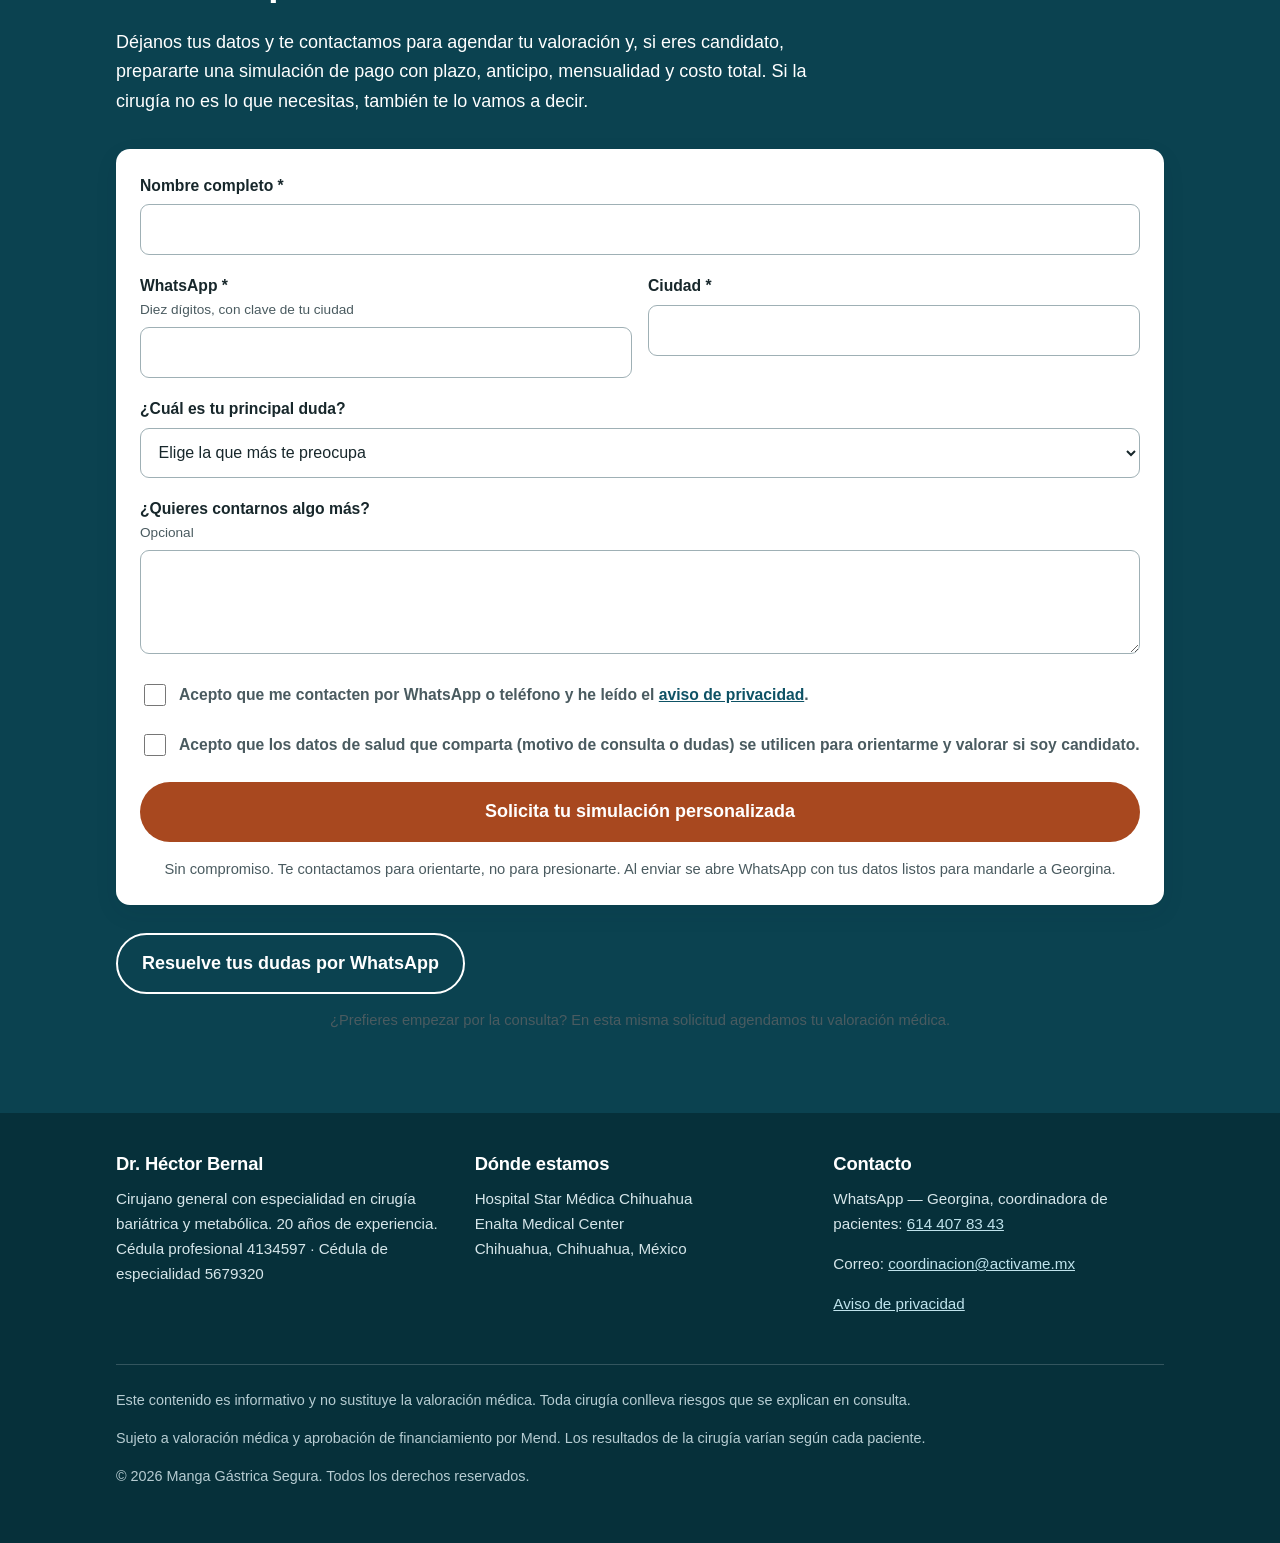
==== commit f1c7b67d: "Prepara la landing para campaña pagada La FAQ de medicamentos deja de nombrar GLP-1 y pasa a "¿Cirug" ====
--- a/index.html
+++ b/index.html
@@ -303,14 +303,14 @@
           <svg viewBox="0 0 460 240" role="img" aria-labelledby="titulo-esquema desc-esquema" class="esquema__svg">
             <title id="titulo-esquema">Esquema comparativo del estómago antes y después de la manga gástrica</title>
             <desc id="desc-esquema">
-              A la izquierda, un estómago completo con forma de bolsa amplia. A la derecha, el mismo
-              estómago convertido en un tubo estrecho y vertical; la parte punteada representa la
-              porción que se retira.
+              A la izquierda, el estómago completo, con forma de bolsa amplia. A la derecha, la
+              manga: el mismo estómago convertido en un tubo estrecho y vertical; la parte
+              punteada representa la porción que se retira.
             </desc>
 
-            <!-- ANTES -->
-            <g class="esq-grupo" data-estado="antes">
-              <text x="105" y="24" text-anchor="middle" font-family="sans-serif" font-size="21" font-weight="700" fill="#0b4250">Antes</text>
+            <!-- ESTÓMAGO COMPLETO -->
+            <g class="esq-grupo" data-estado="completo">
+              <text x="105" y="24" text-anchor="middle" font-family="sans-serif" font-size="16" font-weight="700" fill="#0b4250">Estómago completo</text>
               <!-- esófago -->
               <path d="M92 42 L92 74" stroke="#0e5265" stroke-width="9" stroke-linecap="round" fill="none"/>
               <!-- cuerpo del estómago -->
@@ -326,9 +326,9 @@
               <path d="M242 114 L254 124 L242 134" fill="none" stroke="#a8481f" stroke-width="4" stroke-linecap="round" stroke-linejoin="round"/>
             </g>
 
-            <!-- DESPUÉS -->
-            <g class="esq-grupo" data-estado="despues">
-              <text x="340" y="24" text-anchor="middle" font-family="sans-serif" font-size="21" font-weight="700" fill="#0b4250">Después</text>
+            <!-- MANGA -->
+            <g class="esq-grupo" data-estado="manga">
+              <text x="340" y="24" text-anchor="middle" font-family="sans-serif" font-size="16" font-weight="700" fill="#0b4250">Manga</text>
               <!-- esófago -->
               <path d="M318 42 L318 74" stroke="#0e5265" stroke-width="9" stroke-linecap="round" fill="none"/>
               <!-- porción retirada, punteada -->
@@ -346,11 +346,11 @@
             </g>
           </svg>
           <!-- Los botones sólo enfatizan una mitad del esquema: no ocultan la otra, para que
-               la comparación entre antes y después siga leyéndose completa. Los añade el
-               JavaScript, así que sin él el esquema se ve entero, como hasta ahora. -->
+               la comparación entre el estómago completo y la manga siga leyéndose entera. Los
+               añade el JavaScript, así que sin él el esquema se ve completo, como hasta ahora. -->
           <div class="esquema__controles" hidden>
-            <button type="button" class="esquema__boton" data-esquema="antes" aria-pressed="false">Antes</button>
-            <button type="button" class="esquema__boton" data-esquema="despues" aria-pressed="false">Después</button>
+            <button type="button" class="esquema__boton" data-esquema="completo" aria-pressed="false">Estómago completo</button>
+            <button type="button" class="esquema__boton" data-esquema="manga" aria-pressed="false">Manga</button>
           </div>
           <figcaption>
             Esquema ilustrativo, no a escala. La línea punteada naranja representa la línea de
@@ -679,11 +679,11 @@
         </details>
 
         <details class="faq__item">
-          <summary>¿Cirugía o medicamentos tipo GLP-1?</summary>
-          <div class="faq__envoltura">
-            <div class="faq__respuesta">
-              <p>No son rivales. Los medicamentos tipo GLP-1, que imitan hormonas del intestino que
-              regulan el apetito, y la cirugía actúan sobre mecanismos parecidos, con alcances
+          <summary>¿Cirugía o medicamentos para el apetito?</summary>
+          <div class="faq__envoltura">
+            <div class="faq__respuesta">
+              <p>No son rivales. Los medicamentos que imitan hormonas del intestino que
+              regulan el apetito, y la cirugía, actúan sobre mecanismos parecidos, con alcances
               distintos.</p>
               <p>Para algunas personas el medicamento es suficiente; para otras la cirugía es la
               herramienta adecuada; en ciertos casos se combinan. Eso se define en tu valoración,
@@ -826,21 +826,6 @@
           <div class="campo">
             <label for="ciudad">Ciudad <span aria-hidden="true">*</span></label>
             <input type="text" id="ciudad" name="ciudad" autocomplete="address-level2" required>
-          </div>
-        </div>
-
-        <div class="campos-fila">
-          <div class="campo">
-            <label for="peso">Peso aproximado
-              <span class="campo__ayuda">En kilogramos. Opcional</span>
-            </label>
-            <input type="number" id="peso" name="peso_kg" min="30" max="400" step="1" inputmode="numeric">
-          </div>
-          <div class="campo">
-            <label for="estatura">Estatura aproximada
-              <span class="campo__ayuda">En centímetros. Opcional</span>
-            </label>
-            <input type="number" id="estatura" name="estatura_cm" min="100" max="230" step="1" inputmode="numeric">
           </div>
         </div>
 
@@ -871,11 +856,7 @@
           <input type="checkbox" id="privacidad" name="acepta_privacidad" required>
           <label for="privacidad">
             Acepto que me contacten por WhatsApp o teléfono y he leído el
-            <!-- Pendiente legal: publicar el aviso de privacidad y sustituir el ancla por
-                 /aviso-de-privacidad, aquí y en el pie. Mientras tanto apunta al bloque legal
-                 del pie para no dejar un enlace roto. El consentimiento no es válido hasta que
-                 el documento exista. -->
-            <a href="#aviso-privacidad">aviso de privacidad</a>.
+            <a href="/aviso-de-privacidad" target="_blank" rel="noopener">aviso de privacidad</a>.
           </label>
         </div>
 
@@ -886,7 +867,7 @@
         <div class="campo consentimiento">
           <input type="checkbox" id="datos-salud" name="acepta_datos_salud" required>
           <label for="datos-salud">
-            Acepto que los datos de salud que comparta (peso, estatura, motivo de consulta)
+            Acepto que los datos de salud que comparta (motivo de consulta o dudas)
             se utilicen para orientarme y valorar si soy candidato.
           </label>
         </div>
@@ -942,12 +923,11 @@
         <p>
           Correo: <a href="mailto:coordinacion@activame.mx">coordinacion@activame.mx</a>
         </p>
-        <!-- Pendiente legal: sustituir por la URL del aviso de privacidad cuando exista. -->
-        <p><a href="#aviso-privacidad">Aviso de privacidad</a></p>
-      </div>
-    </div>
-
-    <div class="pie__legal" id="aviso-privacidad">
+        <p><a href="/aviso-de-privacidad">Aviso de privacidad</a></p>
+      </div>
+    </div>
+
+    <div class="pie__legal">
       <p>
         Este contenido es informativo y no sustituye la valoración médica. Toda cirugía conlleva
         riesgos que se explican en consulta.
@@ -1101,10 +1081,10 @@
         },
         {
           "@type": "Question",
-          "name": "¿Cirugía o medicamentos tipo GLP-1?",
+          "name": "¿Cirugía o medicamentos para el apetito?",
           "acceptedAnswer": {
             "@type": "Answer",
-            "text": "No son rivales. Los medicamentos tipo GLP-1 y la cirugía actúan sobre mecanismos parecidos con alcances distintos. Para algunas personas el medicamento es suficiente, para otras la cirugía es la herramienta adecuada y en ciertos casos se combinan. Se define en la valoración."
+            "text": "No son rivales. Los medicamentos que imitan hormonas del intestino y la cirugía actúan sobre mecanismos parecidos con alcances distintos. Para algunas personas el medicamento es suficiente, para otras la cirugía es la herramienta adecuada y en ciertos casos se combinan. Se define en la valoración."
           }
         }
       ]
--- a/assets/css/styles.css
+++ b/assets/css/styles.css
@@ -864,8 +864,8 @@
   color: var(--blanco);
 }
 .esq-grupo { transition: opacity 400ms var(--curva); }
-.esquema__svg[data-enfasis="antes"] .esq-grupo[data-estado="despues"],
-.esquema__svg[data-enfasis="despues"] .esq-grupo[data-estado="antes"] { opacity: .2; }
+.esquema__svg[data-enfasis="completo"] .esq-grupo[data-estado="manga"],
+.esquema__svg[data-enfasis="manga"] .esq-grupo[data-estado="completo"] { opacity: .2; }
 
 /* ---- 2. Contadores: ancho estable mientras suben ---- */
 .confianza__dato { font-variant-numeric: tabular-nums; }
@@ -904,3 +904,44 @@
 @media (prefers-reduced-motion: no-preference) {
   .faq__item > summary::after { transition: transform 320ms var(--curva); }
 }
+
+/* ---------- 23. Documento de texto largo (aviso de privacidad) ---------- */
+.documento { max-width: 46rem; }
+.documento h1 {
+  font-size: clamp(1.8rem, 6vw, 2.5rem);
+  margin-bottom: .75rem;
+}
+.documento h2 {
+  font-size: clamp(1.15rem, 3.6vw, 1.4rem);
+  color: var(--azul-800);
+  margin-top: 2.5rem;
+  margin-bottom: .6rem;
+  padding-top: 1.25rem;
+  border-top: 1px solid var(--linea);
+}
+.documento h3 {
+  font-size: 1.02rem;
+  color: var(--azul-700);
+  margin-top: 1.5rem;
+  margin-bottom: .4rem;
+}
+.documento p { margin-bottom: 1rem; }
+.documento ul {
+  margin: 0 0 1.25rem;
+  padding-left: 1.25rem;
+}
+.documento li { margin-bottom: .65rem; }
+.documento__entrada {
+  color: var(--tinta-suave);
+  border-left: 4px solid var(--terra-600);
+  padding-left: 1rem;
+  margin-bottom: 2rem;
+}
+.documento__cierre {
+  margin-top: 2.5rem;
+  padding-top: 1.25rem;
+  border-top: 1px solid var(--linea);
+  font-size: .95rem;
+  color: var(--tinta-suave);
+}
+.documento__volver { margin-top: 2rem; font-weight: 600; }
